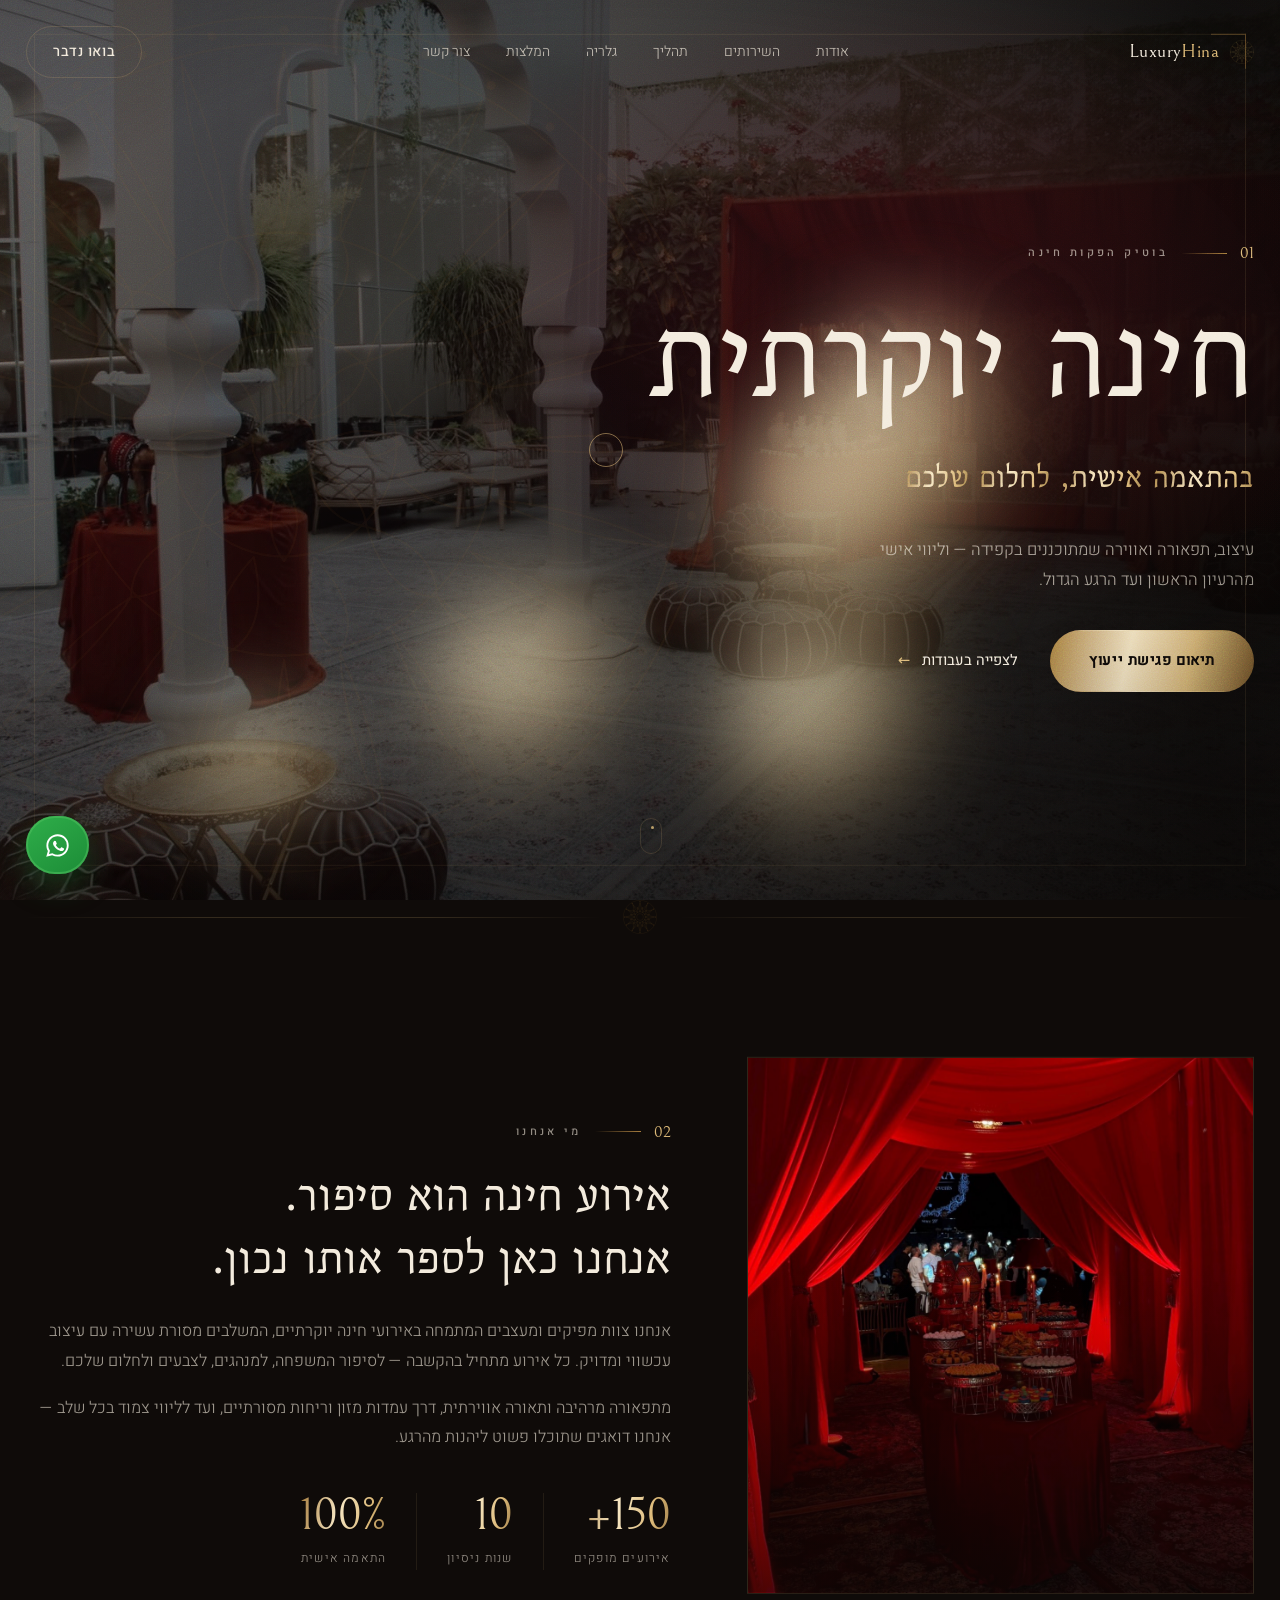
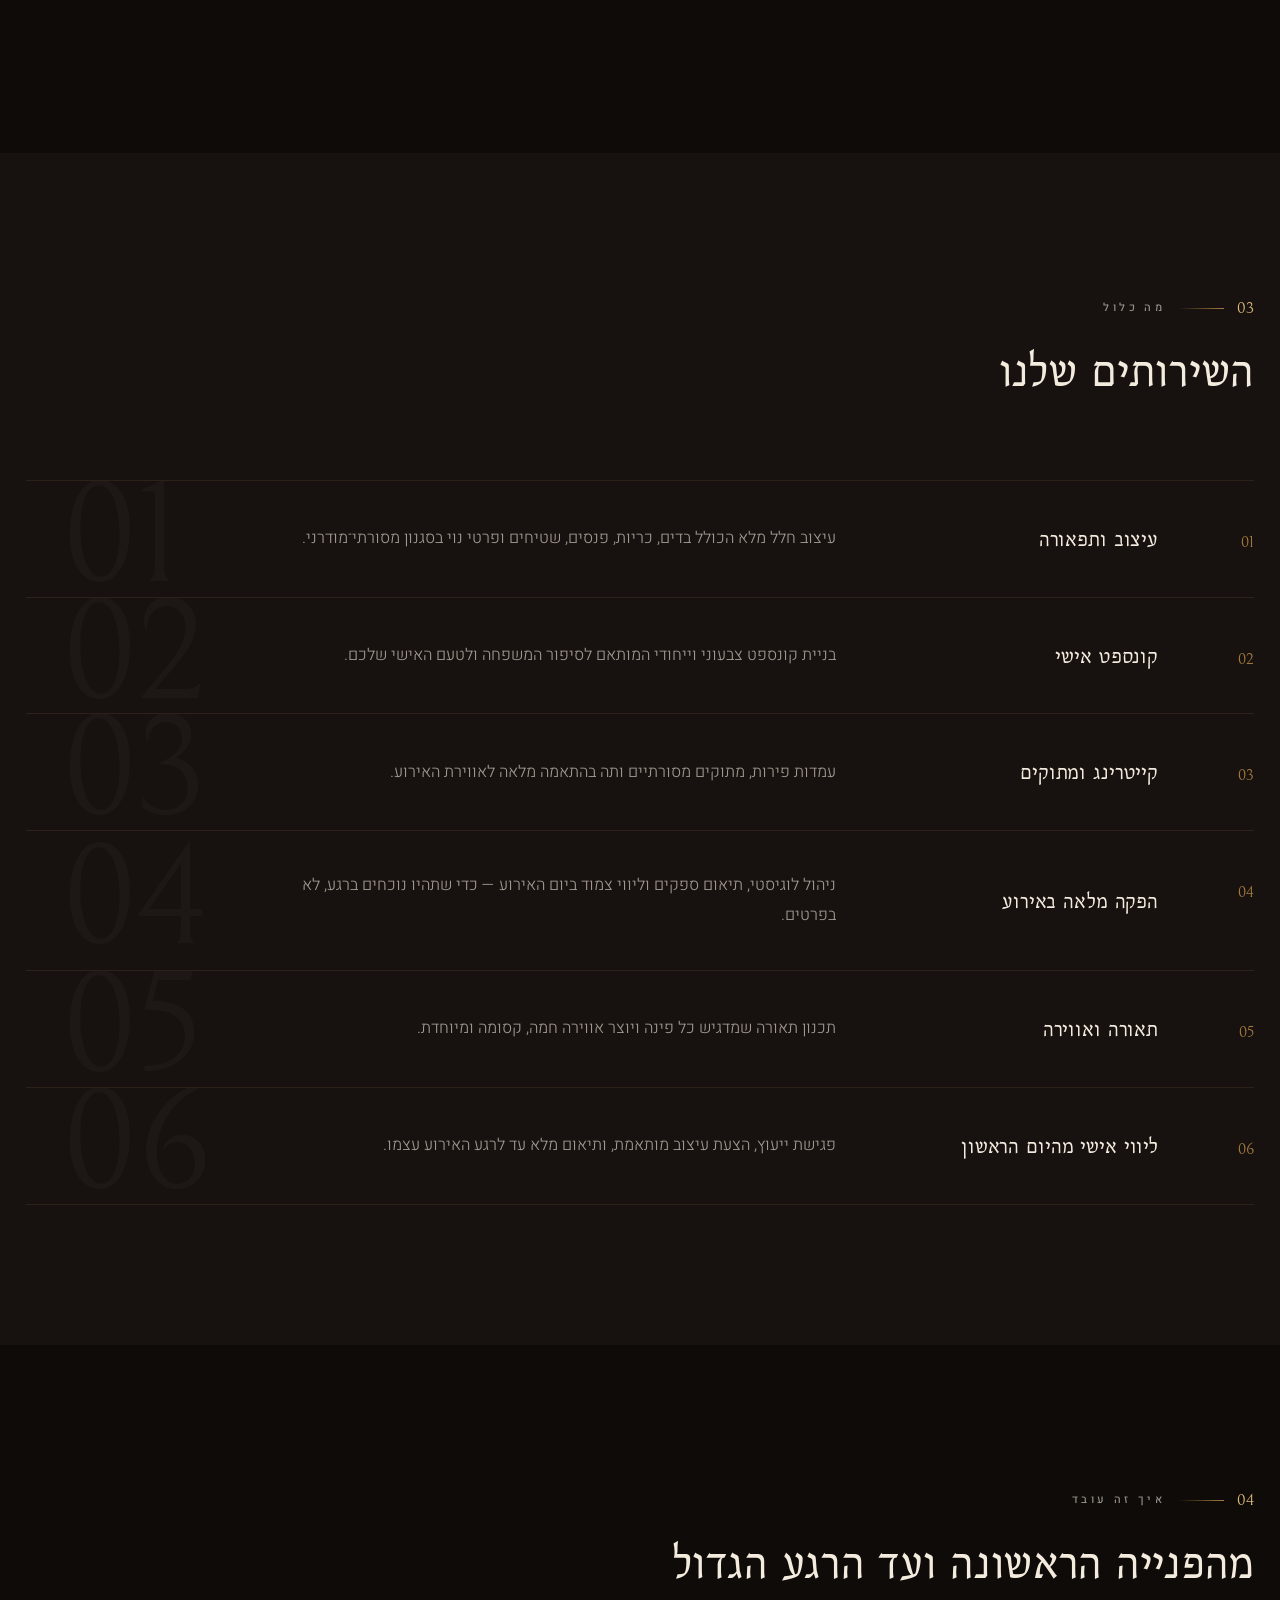
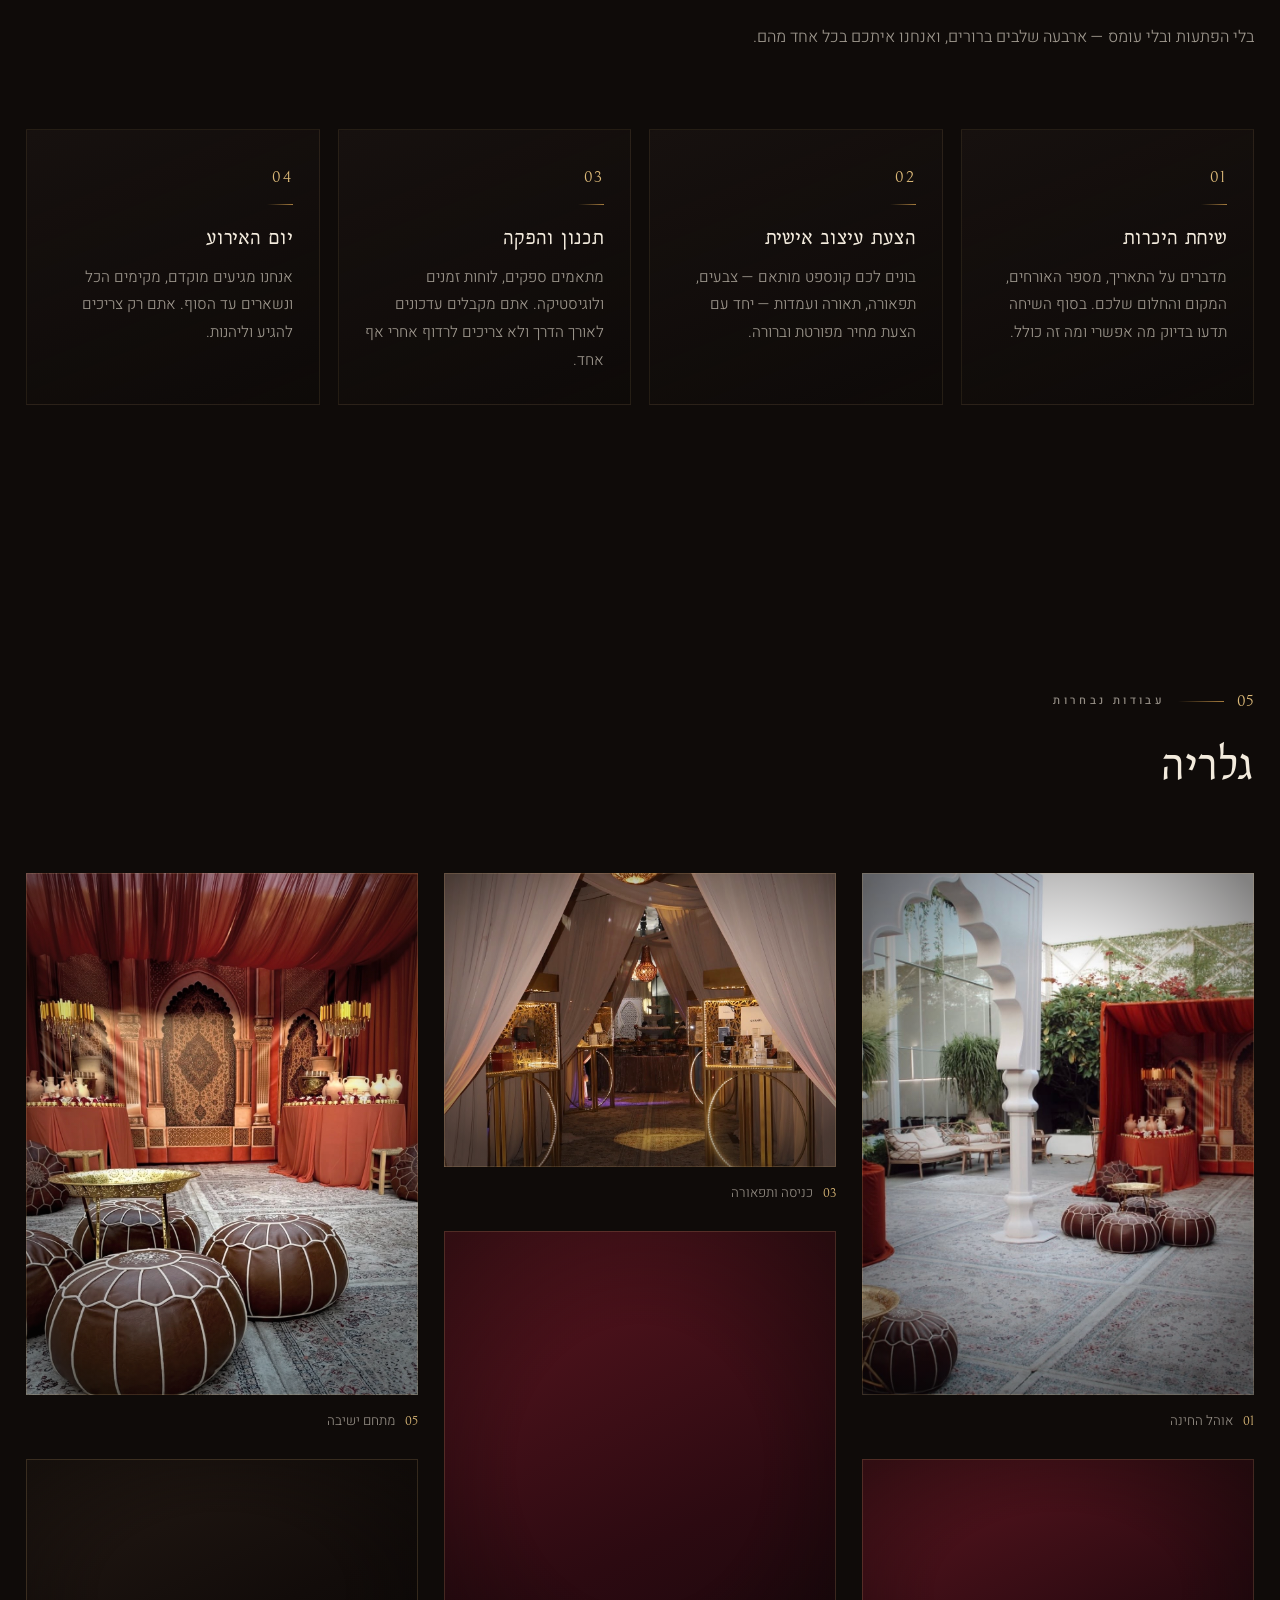
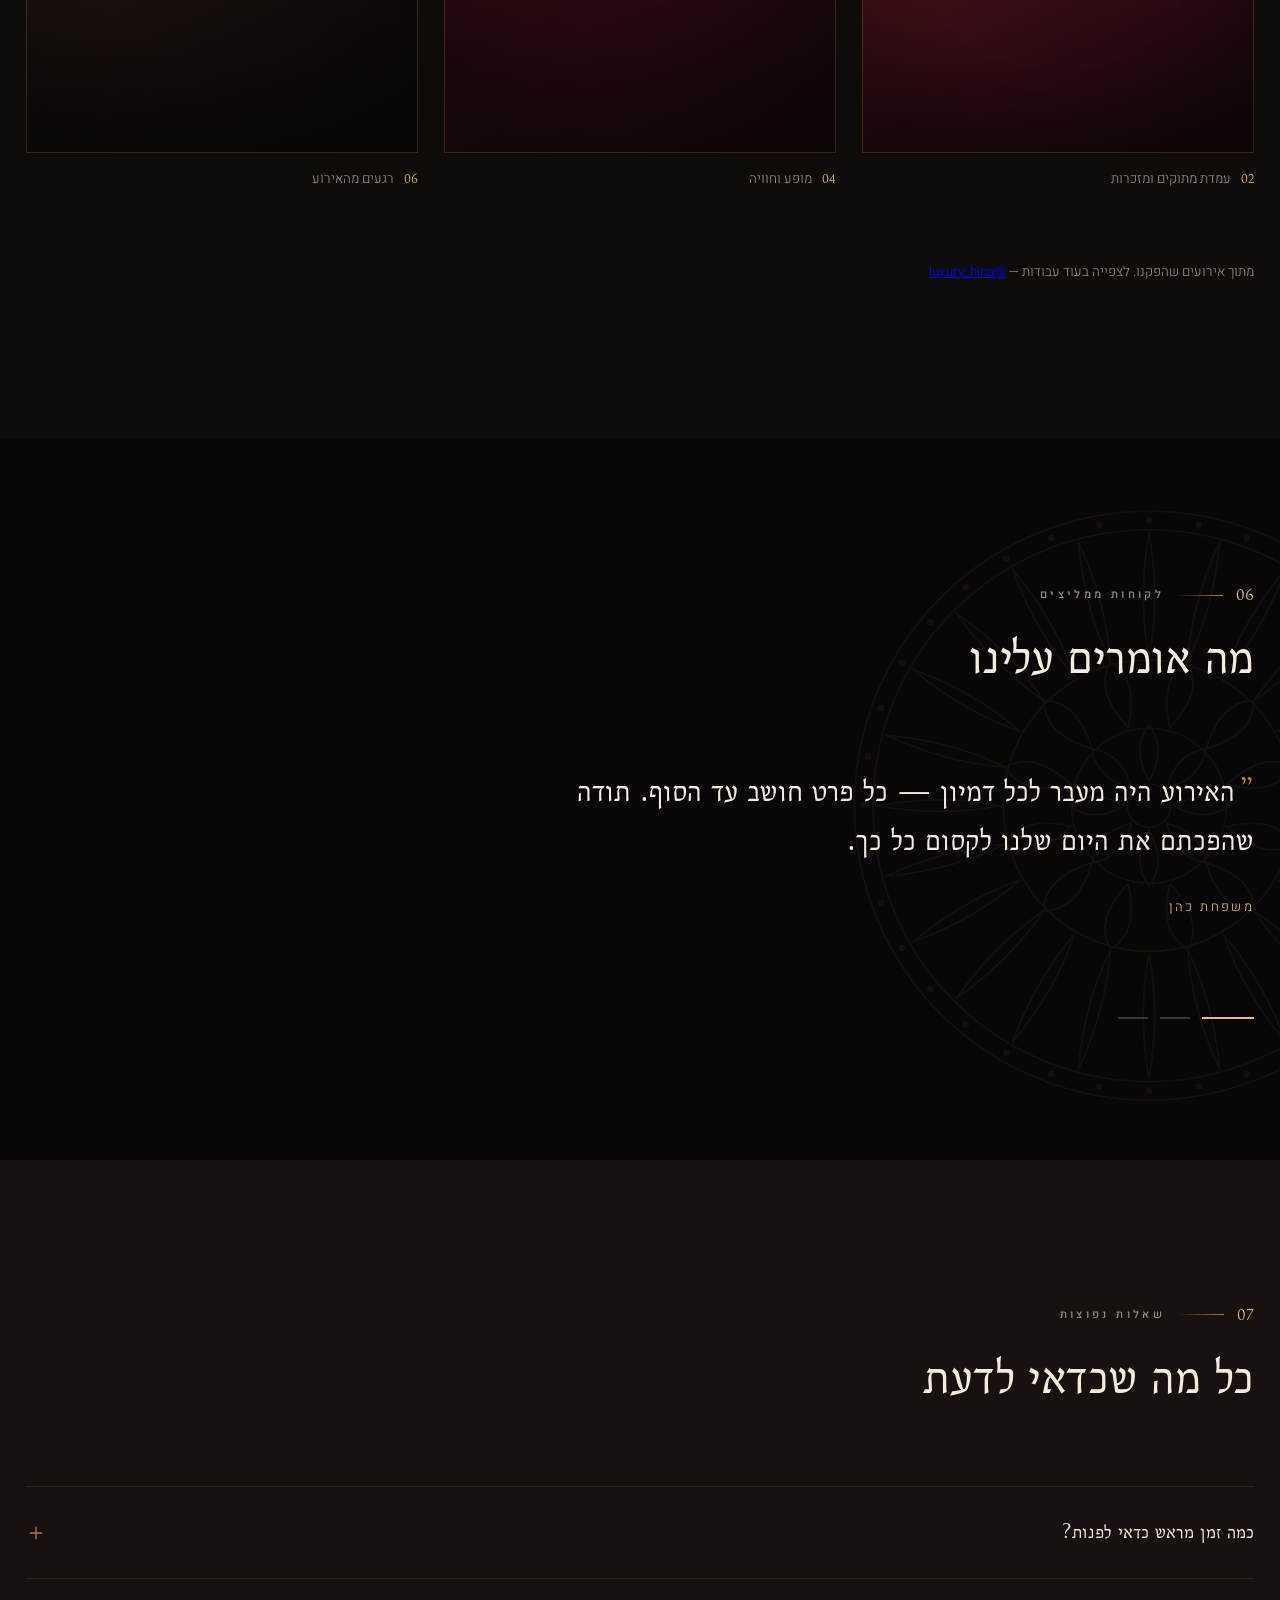
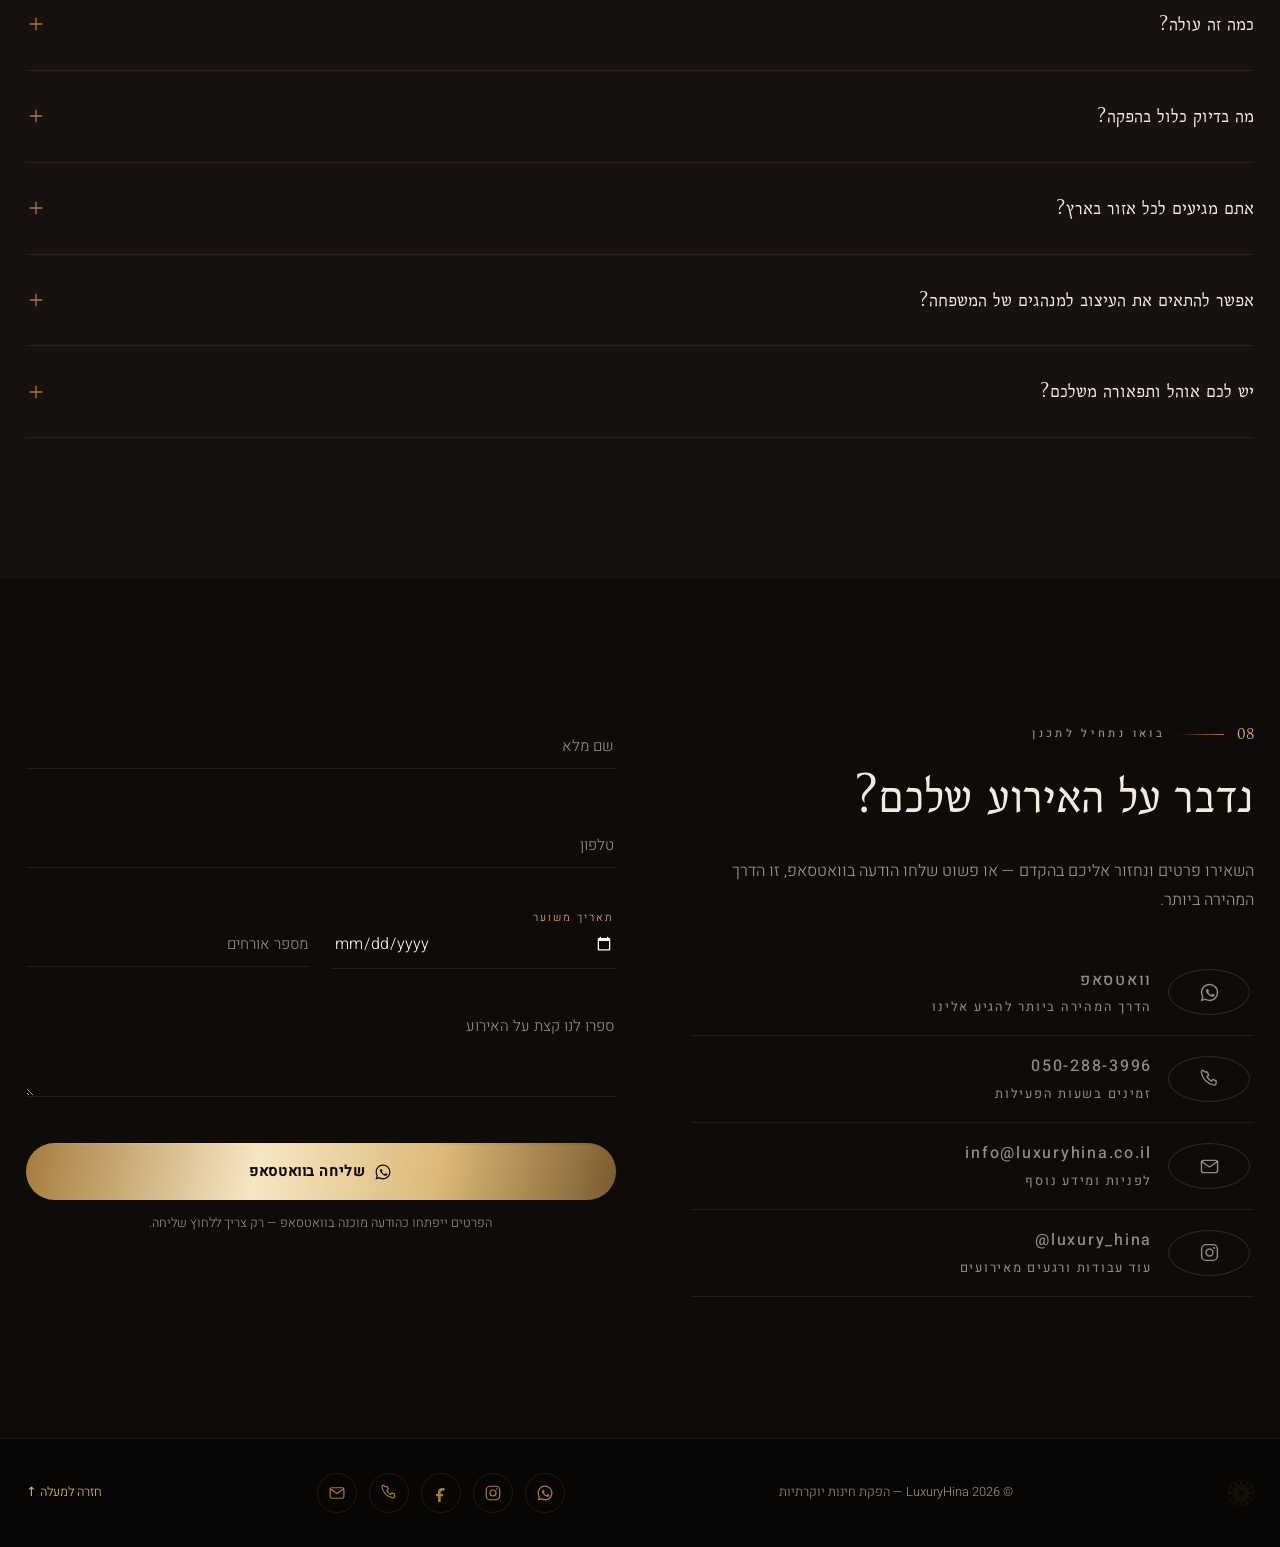
==== index.html @ 3c3fc256 "Add conversion layer: social icons, WhatsApp lead capture, process + FAQ Marketing gaps closed: - Re" ====
<!DOCTYPE html>
<html lang="he" dir="rtl">
<head>
<meta charset="UTF-8">
<meta name="viewport" content="width=device-width, initial-scale=1.0">
<title>LuxuryHina | הפקת חינות יוקרתיות ואירועי חינה מרוקאית</title>
<meta name="description" content="הפקת אירועי חינה יוקרתיים בהתאמה אישית: עיצוב ותפאורה מרוקאית, תאורה, עמדות מתוקים וליווי אישי מלא — מהרעיון הראשון ועד הרגע הגדול.">
<meta name="theme-color" content="#0f0b09">
<link rel="canonical" href="https://yehidi.github.io/LuxuryHina/">

<!-- Share card: this is what appears when the link is sent in WhatsApp -->
<meta property="og:site_name" content="LuxuryHina">
<meta property="og:title" content="LuxuryHina | הפקת חינות יוקרתיות">
<meta property="og:description" content="עיצוב, תפאורה ואווירה שמתוכננים בקפידה — וליווי אישי מהרעיון הראשון ועד הרגע הגדול.">
<meta property="og:type" content="website">
<meta property="og:locale" content="he_IL">
<meta property="og:url" content="https://yehidi.github.io/LuxuryHina/">
<meta property="og:image" content="https://yehidi.github.io/LuxuryHina/images/IMG_4621.jpeg">
<meta property="og:image:width" content="1602">
<meta property="og:image:height" content="1206">
<meta name="twitter:card" content="summary_large_image">
<meta name="twitter:image" content="https://yehidi.github.io/LuxuryHina/images/IMG_4621.jpeg">
<link rel="icon" href="data:image/svg+xml,%3Csvg xmlns='http://www.w3.org/2000/svg' viewBox='0 0 24 24'%3E%3Crect width='24' height='24' fill='%230f0b09'/%3E%3Cg fill='none' stroke='%23dcb978' stroke-width='1.1'%3E%3Ccircle cx='12' cy='12' r='7'/%3E%3Cpath d='M12 5v14M5 12h14M7 7l10 10M17 7L7 17'/%3E%3C/g%3E%3C/svg%3E">
<script type="application/ld+json">
{
  "@context": "https://schema.org",
  "@type": "LocalBusiness",
  "additionalType": "https://schema.org/EventService",
  "name": "LuxuryHina",
  "description": "הפקת אירועי חינה יוקרתיים בהתאמה אישית — עיצוב, תפאורה, תאורה וליווי מלא.",
  "url": "https://yehidi.github.io/LuxuryHina/",
  "image": "https://yehidi.github.io/LuxuryHina/images/IMG_4621.jpeg",
  "telephone": "+972502883996",
  "email": "info@luxuryhina.co.il",
  "priceRange": "$$$",
  "areaServed": { "@type": "Country", "name": "IL" },
  "sameAs": ["https://www.instagram.com/luxury_hina", "https://www.facebook.com/share/19AWW7qJVB/"]
}
</script>
<link rel="stylesheet" href="style.css">
</head>
<body class="is-loading">

<!-- ─────────────  ORNAMENT LIBRARY  ───────────── -->
<svg xmlns="http://www.w3.org/2000/svg" width="0" height="0" class="orn-defs" aria-hidden="true" focusable="false"><defs>
<symbol id="orn-mandala" viewBox="0 0 400 400">
    <g fill="none" stroke="currentColor" stroke-width="1.05" stroke-linejoin="round">
      <path d="M296.00,200.00 Q333.80,192.64 376.00,200.00 Q333.80,207.36 296.00,200.00 Z"/>
      <path d="M292.73,224.85 Q331.14,227.52 370.00,245.55 Q327.33,241.74 292.73,224.85 Z"/>
      <path d="M283.14,248.00 Q319.55,260.52 352.42,288.00 Q312.19,273.28 283.14,248.00 Z"/>
      <path d="M267.88,267.88 Q299.82,289.40 324.45,324.45 Q289.40,299.82 267.88,267.88 Z"/>
      <path d="M248.00,283.14 Q273.28,312.19 288.00,352.42 Q260.52,319.55 248.00,283.14 Z"/>
      <path d="M224.85,292.73 Q241.74,327.33 245.55,370.00 Q227.52,331.14 224.85,292.73 Z"/>
      <path d="M200.00,296.00 Q207.36,333.80 200.00,376.00 Q192.64,333.80 200.00,296.00 Z"/>
      <path d="M175.15,292.73 Q172.48,331.14 154.45,370.00 Q158.26,327.33 175.15,292.73 Z"/>
      <path d="M152.00,283.14 Q139.48,319.55 112.00,352.42 Q126.72,312.19 152.00,283.14 Z"/>
      <path d="M132.12,267.88 Q110.60,299.82 75.55,324.45 Q100.18,289.40 132.12,267.88 Z"/>
      <path d="M116.86,248.00 Q87.81,273.28 47.58,288.00 Q80.45,260.52 116.86,248.00 Z"/>
      <path d="M107.27,224.85 Q72.67,241.74 30.00,245.55 Q68.86,227.52 107.27,224.85 Z"/>
      <path d="M104.00,200.00 Q66.20,207.36 24.00,200.00 Q66.20,192.64 104.00,200.00 Z"/>
      <path d="M107.27,175.15 Q68.86,172.48 30.00,154.45 Q72.67,158.26 107.27,175.15 Z"/>
      <path d="M116.86,152.00 Q80.45,139.48 47.58,112.00 Q87.81,126.72 116.86,152.00 Z"/>
      <path d="M132.12,132.12 Q100.18,110.60 75.55,75.55 Q110.60,100.18 132.12,132.12 Z"/>
      <path d="M152.00,116.86 Q126.72,87.81 112.00,47.58 Q139.48,80.45 152.00,116.86 Z"/>
      <path d="M175.15,107.27 Q158.26,72.67 154.45,30.00 Q172.48,68.86 175.15,107.27 Z"/>
      <path d="M200.00,104.00 Q192.64,66.20 200.00,24.00 Q207.36,66.20 200.00,104.00 Z"/>
      <path d="M224.85,107.27 Q227.52,68.86 245.55,30.00 Q241.74,72.67 224.85,107.27 Z"/>
      <path d="M248.00,116.86 Q260.52,80.45 288.00,47.58 Q273.28,87.81 248.00,116.86 Z"/>
      <path d="M267.88,132.12 Q289.40,100.18 324.45,75.55 Q299.82,110.60 267.88,132.12 Z"/>
      <path d="M283.14,152.00 Q312.19,126.72 352.42,112.00 Q319.55,139.48 283.14,152.00 Z"/>
      <path d="M292.73,175.15 Q327.33,158.26 370.00,154.45 Q331.14,172.48 292.73,175.15 Z"/>
      <path d="M250.23,213.46 Q281.78,206.01 292.73,224.85 Q273.83,235.69 250.23,213.46 Z"/>
      <path d="M236.77,236.77 Q267.82,246.09 267.88,267.88 Q246.09,267.82 236.77,236.77 Z"/>
      <path d="M213.46,250.23 Q235.69,273.83 224.85,292.73 Q206.01,281.78 213.46,250.23 Z"/>
      <path d="M186.54,250.23 Q193.99,281.78 175.15,292.73 Q164.31,273.83 186.54,250.23 Z"/>
      <path d="M163.23,236.77 Q153.91,267.82 132.12,267.88 Q132.18,246.09 163.23,236.77 Z"/>
      <path d="M149.77,213.46 Q126.17,235.69 107.27,224.85 Q118.22,206.01 149.77,213.46 Z"/>
      <path d="M149.77,186.54 Q118.22,193.99 107.27,175.15 Q126.17,164.31 149.77,186.54 Z"/>
      <path d="M163.23,163.23 Q132.18,153.91 132.12,132.12 Q153.91,132.18 163.23,163.23 Z"/>
      <path d="M186.54,149.77 Q164.31,126.17 175.15,107.27 Q193.99,118.22 186.54,149.77 Z"/>
      <path d="M213.46,149.77 Q206.01,118.22 224.85,107.27 Q235.69,126.17 213.46,149.77 Z"/>
      <path d="M236.77,163.23 Q246.09,132.18 267.88,132.12 Q267.82,153.91 236.77,163.23 Z"/>
      <path d="M250.23,186.54 Q273.83,164.31 292.73,175.15 Q281.78,193.99 250.23,186.54 Z"/>
      <path d="M216.00,200.00 Q236.14,188.26 252.00,200.00 Q236.14,211.74 216.00,200.00 Z"/>
      <path d="M211.31,211.31 Q233.86,217.25 236.77,236.77 Q217.25,233.86 211.31,211.31 Z"/>
      <path d="M200.00,216.00 Q211.74,236.14 200.00,252.00 Q188.26,236.14 200.00,216.00 Z"/>
      <path d="M188.69,211.31 Q182.75,233.86 163.23,236.77 Q166.14,217.25 188.69,211.31 Z"/>
      <path d="M184.00,200.00 Q163.86,211.74 148.00,200.00 Q163.86,188.26 184.00,200.00 Z"/>
      <path d="M188.69,188.69 Q166.14,182.75 163.23,163.23 Q182.75,166.14 188.69,188.69 Z"/>
      <path d="M200.00,184.00 Q188.26,163.86 200.00,148.00 Q211.74,163.86 200.00,184.00 Z"/>
      <path d="M211.31,188.69 Q217.25,166.14 236.77,163.23 Q233.86,182.75 211.31,188.69 Z"/>
      <circle cx="200" cy="200" r="14"/>
      <circle cx="200" cy="200" r="50"/>
      <circle cx="200" cy="200" r="94"/>
      <circle cx="200" cy="200" r="178"/>
      <circle cx="200" cy="200" r="190"/>
      <circle cx="384.00" cy="200.00" r="1.6" class="fill"/>
      <circle cx="381.20" cy="231.95" r="1.6" class="fill"/>
      <circle cx="372.90" cy="262.93" r="1.6" class="fill"/>
      <circle cx="359.35" cy="292.00" r="1.6" class="fill"/>
      <circle cx="340.95" cy="318.27" r="1.6" class="fill"/>
      <circle cx="318.27" cy="340.95" r="1.6" class="fill"/>
      <circle cx="292.00" cy="359.35" r="1.6" class="fill"/>
      <circle cx="262.93" cy="372.90" r="1.6" class="fill"/>
      <circle cx="231.95" cy="381.20" r="1.6" class="fill"/>
      <circle cx="200.00" cy="384.00" r="1.6" class="fill"/>
      <circle cx="168.05" cy="381.20" r="1.6" class="fill"/>
      <circle cx="137.07" cy="372.90" r="1.6" class="fill"/>
      <circle cx="108.00" cy="359.35" r="1.6" class="fill"/>
      <circle cx="81.73" cy="340.95" r="1.6" class="fill"/>
      <circle cx="59.05" cy="318.27" r="1.6" class="fill"/>
      <circle cx="40.65" cy="292.00" r="1.6" class="fill"/>
      <circle cx="27.10" cy="262.93" r="1.6" class="fill"/>
      <circle cx="18.80" cy="231.95" r="1.6" class="fill"/>
      <circle cx="16.00" cy="200.00" r="1.6" class="fill"/>
      <circle cx="18.80" cy="168.05" r="1.6" class="fill"/>
      <circle cx="27.10" cy="137.07" r="1.6" class="fill"/>
      <circle cx="40.65" cy="108.00" r="1.6" class="fill"/>
      <circle cx="59.05" cy="81.73" r="1.6" class="fill"/>
      <circle cx="81.73" cy="59.05" r="1.6" class="fill"/>
      <circle cx="108.00" cy="40.65" r="1.6" class="fill"/>
      <circle cx="137.07" cy="27.10" r="1.6" class="fill"/>
      <circle cx="168.05" cy="18.80" r="1.6" class="fill"/>
      <circle cx="200.00" cy="16.00" r="1.6" class="fill"/>
      <circle cx="231.95" cy="18.80" r="1.6" class="fill"/>
      <circle cx="262.93" cy="27.10" r="1.6" class="fill"/>
      <circle cx="292.00" cy="40.65" r="1.6" class="fill"/>
      <circle cx="318.27" cy="59.05" r="1.6" class="fill"/>
      <circle cx="340.95" cy="81.73" r="1.6" class="fill"/>
      <circle cx="359.35" cy="108.00" r="1.6" class="fill"/>
      <circle cx="372.90" cy="137.07" r="1.6" class="fill"/>
      <circle cx="381.20" cy="168.05" r="1.6" class="fill"/>
    </g>
  </symbol>

  <symbol id="orn-rosette" viewBox="0 0 400 400">
    <g fill="none" stroke="currentColor" stroke-width="1.15" stroke-linejoin="round">
      <path d="M200.00,30.00 L223.81,111.13 L285.00,52.78 L265.05,134.95 L347.22,115.00 L288.87,176.19 L370.00,200.00 L288.87,223.81 L347.22,285.00 L265.05,265.05 L285.00,347.22 L223.81,288.87 L200.00,370.00 L176.19,288.87 L115.00,347.22 L134.95,265.05 L52.78,285.00 L111.13,223.81 L30.00,200.00 L111.13,176.19 L52.78,115.00 L134.95,134.95 L115.00,52.78 L176.19,111.13 Z"/>
      <path d="M231.06,84.09 L231.00,146.31 L284.85,115.15 L253.69,169.00 L315.91,168.94 L262.00,200.00 L315.91,231.06 L253.69,231.00 L284.85,284.85 L231.00,253.69 L231.06,315.91 L200.00,262.00 L168.94,315.91 L169.00,253.69 L115.15,284.85 L146.31,231.00 L84.09,231.06 L138.00,200.00 L84.09,168.94 L146.31,169.00 L115.15,115.15 L169.00,146.31 L168.94,84.09 L200.00,138.00 Z"/>
      <path d="M200.00,138.00 L200.00,14.00"/>
      <circle cx="200.00" cy="14.00" r="3" class="fill"/>
      <path d="M231.00,146.31 L293.00,38.92"/>
      <circle cx="293.00" cy="38.92" r="3" class="fill"/>
      <path d="M253.69,169.00 L361.08,107.00"/>
      <circle cx="361.08" cy="107.00" r="3" class="fill"/>
      <path d="M262.00,200.00 L386.00,200.00"/>
      <circle cx="386.00" cy="200.00" r="3" class="fill"/>
      <path d="M253.69,231.00 L361.08,293.00"/>
      <circle cx="361.08" cy="293.00" r="3" class="fill"/>
      <path d="M231.00,253.69 L293.00,361.08"/>
      <circle cx="293.00" cy="361.08" r="3" class="fill"/>
      <path d="M200.00,262.00 L200.00,386.00"/>
      <circle cx="200.00" cy="386.00" r="3" class="fill"/>
      <path d="M169.00,253.69 L107.00,361.08"/>
      <circle cx="107.00" cy="361.08" r="3" class="fill"/>
      <path d="M146.31,231.00 L38.92,293.00"/>
      <circle cx="38.92" cy="293.00" r="3" class="fill"/>
      <path d="M138.00,200.00 L14.00,200.00"/>
      <circle cx="14.00" cy="200.00" r="3" class="fill"/>
      <path d="M146.31,169.00 L38.92,107.00"/>
      <circle cx="38.92" cy="107.00" r="3" class="fill"/>
      <path d="M169.00,146.31 L107.00,38.92"/>
      <circle cx="107.00" cy="38.92" r="3" class="fill"/>
      <circle cx="200" cy="200" r="40"/>
      <circle cx="200" cy="200" r="62"/>
      <circle cx="200" cy="200" r="196"/>
    </g>
  </symbol>

  <symbol id="orn-boteh" viewBox="0 0 400 400">
    <g fill="none" stroke="currentColor" stroke-width="1.3" stroke-linejoin="round">
      <path transform="translate(186.00,212.00) scale(1.0) translate(-186.00,-212.00)" d="M250,58 C302,138 300,232 236,296 C186,346 104,342 84,286 C64,230 104,174 150,159 C196,144 226,118 250,58 Z"/>
      <path transform="translate(186.00,212.00) scale(0.8) translate(-186.00,-212.00)" d="M250,58 C302,138 300,232 236,296 C186,346 104,342 84,286 C64,230 104,174 150,159 C196,144 226,118 250,58 Z"/>
      <path transform="translate(186.00,212.00) scale(0.6) translate(-186.00,-212.00)" d="M250,58 C302,138 300,232 236,296 C186,346 104,342 84,286 C64,230 104,174 150,159 C196,144 226,118 250,58 Z"/>
      <path transform="translate(186.00,212.00) scale(0.42) translate(-186.00,-212.00)" d="M250,58 C302,138 300,232 236,296 C186,346 104,342 84,286 C64,230 104,174 150,159 C196,144 226,118 250,58 Z"/>
      <ellipse cx="232" cy="120" rx="13" ry="8.58" transform="rotate(-44.00 232 120)"/>
      <ellipse cx="246" cy="168" rx="15" ry="9.90" transform="rotate(-17.60 246 168)"/>
      <ellipse cx="240" cy="220" rx="15" ry="9.90" transform="rotate(11.00 240 220)"/>
      <ellipse cx="214" cy="262" rx="13" ry="8.58" transform="rotate(34.10 214 262)"/>
      <ellipse cx="174" cy="288" rx="11" ry="7.26" transform="rotate(48.40 174 288)"/>
      <ellipse cx="132" cy="288" rx="8" ry="5.28" transform="rotate(48.40 132 288)"/>
      <circle cx="242.60" cy="150.16" r="1.9" class="fill"/>
      <circle cx="254.56" cy="175.87" r="1.9" class="fill"/>
      <circle cx="259.81" cy="205.12" r="1.9" class="fill"/>
      <circle cx="257.84" cy="235.05" r="1.9" class="fill"/>
      <circle cx="248.83" cy="262.72" r="1.9" class="fill"/>
      <circle cx="233.67" cy="285.42" r="1.9" class="fill"/>
      <circle cx="213.85" cy="300.94" r="1.9" class="fill"/>
      <circle cx="191.30" cy="307.75" r="1.9" class="fill"/>
      <circle cx="168.23" cy="305.19" r="1.9" class="fill"/>
      <circle cx="146.90" cy="293.51" r="1.9" class="fill"/>
      <circle cx="129.40" cy="273.84" r="1.9" class="fill"/>
      <circle cx="117.44" cy="248.13" r="1.9" class="fill"/>
      <circle cx="112.19" cy="218.88" r="1.9" class="fill"/>
      <circle cx="114.16" cy="188.95" r="1.9" class="fill"/>
      <circle cx="123.17" cy="161.28" r="1.9" class="fill"/>
      <circle cx="138.33" cy="138.58" r="1.9" class="fill"/>
      <circle cx="158.15" cy="123.06" r="1.9" class="fill"/>
      <circle cx="180.70" cy="116.25" r="1.9" class="fill"/>
      <circle cx="203.77" cy="118.81" r="1.9" class="fill"/>
      <circle cx="225.10" cy="130.49" r="1.9" class="fill"/>
      <circle cx="268" cy="36" r="3.4" class="fill"/>
      <circle cx="282" cy="20" r="2.4" class="fill"/>
      <circle cx="292" cy="8" r="1.6" class="fill"/>
    </g>
  </symbol>

  <symbol id="orn-vine" viewBox="0 0 400 400">
    <g fill="none" stroke="currentColor" stroke-width="1.5" stroke-linecap="round" stroke-linejoin="round">
      <path d="M24,352 C96,312 66,222 138,186 C206,152 178,76 252,52 C312,32 348,58 380,40"/>
      <path transform="rotate(-46 70 306)" d="M70,306 c14,-20 40,-24 56,-2 c-16,22 -42,20 -56,2 Z"/>
      <path transform="rotate(-46 70 306)" d="M70,306 l54,-1"/>
      <path transform="rotate(34 104 266)" d="M104,266 c14,-20 40,-24 56,-2 c-16,22 -42,20 -56,2 Z"/>
      <path transform="rotate(34 104 266)" d="M104,266 l54,-1"/>
      <path transform="rotate(-38 140 214)" d="M140,214 c14,-20 40,-24 56,-2 c-16,22 -42,20 -56,2 Z"/>
      <path transform="rotate(-38 140 214)" d="M140,214 l54,-1"/>
      <path transform="rotate(28 176 170)" d="M176,170 c14,-20 40,-24 56,-2 c-16,22 -42,20 -56,2 Z"/>
      <path transform="rotate(28 176 170)" d="M176,170 l54,-1"/>
      <path transform="rotate(-34 214 132)" d="M214,132 c14,-20 40,-24 56,-2 c-16,22 -42,20 -56,2 Z"/>
      <path transform="rotate(-34 214 132)" d="M214,132 l54,-1"/>
      <path transform="rotate(22 252 92)" d="M252,92 c14,-20 40,-24 56,-2 c-16,22 -42,20 -56,2 Z"/>
      <path transform="rotate(22 252 92)" d="M252,92 l54,-1"/>
      <path transform="rotate(-26 300 60)" d="M300,60 c14,-20 40,-24 56,-2 c-16,22 -42,20 -56,2 Z"/>
      <path transform="rotate(-26 300 60)" d="M300,60 l54,-1"/>
      <path transform="rotate(16 342 50)" d="M342,50 c14,-20 40,-24 56,-2 c-16,22 -42,20 -56,2 Z"/>
      <path transform="rotate(16 342 50)" d="M342,50 l54,-1"/>
      <path d="M122.00,240.00 L122.56,239.20 L122.77,238.09 L122.50,236.82 L121.68,235.59 L120.34,234.61 L118.56,234.09 L116.52,234.20 L114.45,235.04 L112.61,236.64 L111.27,238.90 L110.67,241.66 L110.98,244.67 L112.29,247.62 L114.58,250.16 L117.71,251.98 L121.45,252.80 L125.46,252.41 L129.35,250.74 L132.70,247.84 L135.11,243.88 L136.26,239.18 L135.92,234.15 L134.01,229.28 L130.58,225.04 L125.87,221.93"/>
      <path d="M194.00,150.00 L193.44,149.20 L193.23,148.09 L193.50,146.82 L194.32,145.59 L195.66,144.61 L197.44,144.09 L199.48,144.20 L201.55,145.04 L203.39,146.64 L204.73,148.90 L205.33,151.66 L205.02,154.67 L203.71,157.62 L201.42,160.16 L198.29,161.98 L194.55,162.80 L190.54,162.41 L186.65,160.74 L183.30,157.84 L180.89,153.88 L179.74,149.18 L180.08,144.15 L181.99,139.28 L185.42,135.04 L190.13,131.93"/>
      <path d="M288.00,74.00 L288.56,73.20 L288.77,72.09 L288.50,70.82 L287.68,69.59 L286.34,68.61 L284.56,68.09 L282.52,68.20 L280.45,69.04 L278.61,70.64 L277.27,72.90 L276.67,75.66 L276.98,78.67 L278.29,81.62 L280.58,84.16 L283.71,85.98 L287.45,86.80 L291.46,86.41 L295.35,84.74 L298.70,81.84 L301.11,77.88 L302.26,73.18 L301.92,68.15 L300.01,63.28 L296.58,59.04 L291.87,55.93"/>
      <ellipse cx="150.00" cy="186.00" rx="6.4" ry="4.2" transform="rotate(0.00 150.00 186.00)"/>
      <ellipse cx="144.00" cy="196.39" rx="6.4" ry="4.2" transform="rotate(60.00 144.00 196.39)"/>
      <ellipse cx="132.00" cy="196.39" rx="6.4" ry="4.2" transform="rotate(120.00 132.00 196.39)"/>
      <ellipse cx="126.00" cy="186.00" rx="6.4" ry="4.2" transform="rotate(180.00 126.00 186.00)"/>
      <ellipse cx="132.00" cy="175.61" rx="6.4" ry="4.2" transform="rotate(240.00 132.00 175.61)"/>
      <ellipse cx="144.00" cy="175.61" rx="6.4" ry="4.2" transform="rotate(300.00 144.00 175.61)"/>
      <circle cx="138" cy="186" r="3.6" class="fill"/>
      <ellipse cx="264.00" cy="52.00" rx="6.4" ry="4.2" transform="rotate(0.00 264.00 52.00)"/>
      <ellipse cx="258.00" cy="62.39" rx="6.4" ry="4.2" transform="rotate(60.00 258.00 62.39)"/>
      <ellipse cx="246.00" cy="62.39" rx="6.4" ry="4.2" transform="rotate(120.00 246.00 62.39)"/>
      <ellipse cx="240.00" cy="52.00" rx="6.4" ry="4.2" transform="rotate(180.00 240.00 52.00)"/>
      <ellipse cx="246.00" cy="41.61" rx="6.4" ry="4.2" transform="rotate(240.00 246.00 41.61)"/>
      <ellipse cx="258.00" cy="41.61" rx="6.4" ry="4.2" transform="rotate(300.00 258.00 41.61)"/>
      <circle cx="252" cy="52" r="3.6" class="fill"/>
      <ellipse cx="392.00" cy="40.00" rx="6.4" ry="4.2" transform="rotate(0.00 392.00 40.00)"/>
      <ellipse cx="386.00" cy="50.39" rx="6.4" ry="4.2" transform="rotate(60.00 386.00 50.39)"/>
      <ellipse cx="374.00" cy="50.39" rx="6.4" ry="4.2" transform="rotate(120.00 374.00 50.39)"/>
      <ellipse cx="368.00" cy="40.00" rx="6.4" ry="4.2" transform="rotate(180.00 368.00 40.00)"/>
      <ellipse cx="374.00" cy="29.61" rx="6.4" ry="4.2" transform="rotate(240.00 374.00 29.61)"/>
      <ellipse cx="386.00" cy="29.61" rx="6.4" ry="4.2" transform="rotate(300.00 386.00 29.61)"/>
      <circle cx="380" cy="40" r="3.6" class="fill"/>
    </g>
  </symbol>

  <pattern id="pat-girih" width="120" height="120" patternUnits="userSpaceOnUse">
    <g fill="none" stroke="currentColor" stroke-width="0.9">
        <path d="M33.26,13.78 L11.46,11.46 L13.78,33.26 L0.00,16.20 L-13.78,33.26 L-11.46,11.46 L-33.26,13.78 L-16.20,0.00 L-33.26,-13.78 L-11.46,-11.46 L-13.78,-33.26 L-0.00,-16.20 L13.78,-33.26 L11.46,-11.46 L33.26,-13.78 L16.20,-0.00 Z"/>
        <path d="M153.26,13.78 L131.46,11.46 L133.78,33.26 L120.00,16.20 L106.22,33.26 L108.54,11.46 L86.74,13.78 L103.80,0.00 L86.74,-13.78 L108.54,-11.46 L106.22,-33.26 L120.00,-16.20 L133.78,-33.26 L131.46,-11.46 L153.26,-13.78 L136.20,-0.00 Z"/>
        <path d="M33.26,133.78 L11.46,131.46 L13.78,153.26 L0.00,136.20 L-13.78,153.26 L-11.46,131.46 L-33.26,133.78 L-16.20,120.00 L-33.26,106.22 L-11.46,108.54 L-13.78,86.74 L-0.00,103.80 L13.78,86.74 L11.46,108.54 L33.26,106.22 L16.20,120.00 Z"/>
        <path d="M153.26,133.78 L131.46,131.46 L133.78,153.26 L120.00,136.20 L106.22,153.26 L108.54,131.46 L86.74,133.78 L103.80,120.00 L86.74,106.22 L108.54,108.54 L106.22,86.74 L120.00,103.80 L133.78,86.74 L131.46,108.54 L153.26,106.22 L136.20,120.00 Z"/>
        <path d="M93.26,73.78 L71.46,71.46 L73.78,93.26 L60.00,76.20 L46.22,93.26 L48.54,71.46 L26.74,73.78 L43.80,60.00 L26.74,46.22 L48.54,48.54 L46.22,26.74 L60.00,43.80 L73.78,26.74 L71.46,48.54 L93.26,46.22 L76.20,60.00 Z"/>
        <path d="M72.75,5.28 L65.28,12.75 L54.72,12.75 L47.25,5.28 L47.25,-5.28 L54.72,-12.75 L65.28,-12.75 L72.75,-5.28 Z"/>
        <path d="M12.75,65.28 L5.28,72.75 L-5.28,72.75 L-12.75,65.28 L-12.75,54.72 L-5.28,47.25 L5.28,47.25 L12.75,54.72 Z"/>
        <path d="M132.75,65.28 L125.28,72.75 L114.72,72.75 L107.25,65.28 L107.25,54.72 L114.72,47.25 L125.28,47.25 L132.75,54.72 Z"/>
        <path d="M72.75,125.28 L65.28,132.75 L54.72,132.75 L47.25,125.28 L47.25,114.72 L54.72,107.25 L65.28,107.25 L72.75,114.72 Z"/>
    </g>
  </pattern>

  <pattern id="pat-ogee" width="120" height="160" patternUnits="userSpaceOnUse">
    <g fill="none" stroke="currentColor" stroke-width="0.9">
        <path d="M60.00,0 C110.40,25.60 120.00,44.80 120.00,80.00 C120.00,115.20 110.40,134.40 60.00,160.00 C9.60,134.40 0,115.20 0,80.00 C0,44.80 9.60,25.60 60.00,0 Z"/>
        <path d="M60.00,48.00 C84.00,64.00 84.00,96.00 60.00,112.00 C36.00,96.00 36.00,64.00 60.00,48.00 Z"/>
        <circle cx="60.00" cy="80.00" r="6.60" class="fill"/>
        <path d="M0,0 C12.00,16.00 19.20,32.00 19.20,80.00 C19.20,128.00 12.00,144.00 0,160.00" opacity=".5"/>
        <path d="M120.00,0 C108.00,16.00 100.80,32.00 100.80,80.00 C100.80,128.00 108.00,144.00 120.00,160.00" opacity=".5"/>
    </g>
  </pattern>

  <pattern id="pat-scallop" width="64" height="64" patternUnits="userSpaceOnUse">
    <g fill="none" stroke="currentColor" stroke-width="0.8">
        <circle cx="0.00" cy="0.00" r="32.00"/>
        <circle cx="64.00" cy="0.00" r="32.00"/>
        <circle cx="0.00" cy="64.00" r="32.00"/>
        <circle cx="64.00" cy="64.00" r="32.00"/>
        <circle cx="32.00" cy="32.00" r="32.00"/>
    </g>
  </pattern>

  <!-- ui / social icons (24x24 grid, stroke-based to match the ornament language) -->
  <symbol id="ic-whatsapp" viewBox="0 0 24 24">
    <path fill="currentColor" d="M12.04 2C6.58 2 2.13 6.45 2.13 11.91c0 1.75.46 3.45 1.32 4.95L2 22l5.25-1.38a9.86 9.86 0 0 0 4.79 1.22h.01c5.46 0 9.91-4.45 9.91-9.91 0-2.65-1.03-5.14-2.9-7.01A9.82 9.82 0 0 0 12.04 2Zm0 1.67c2.2 0 4.27.86 5.83 2.42a8.2 8.2 0 0 1 2.41 5.82c0 4.54-3.7 8.24-8.25 8.24a8.22 8.22 0 0 1-4.19-1.15l-.3-.18-3.12.82.83-3.04-.2-.31a8.19 8.19 0 0 1-1.26-4.38c0-4.54 3.7-8.24 8.25-8.24Zm-2.5 4.2c-.16 0-.42.06-.64.3-.22.24-.85.83-.85 2.02s.87 2.34.99 2.5c.12.16 1.7 2.6 4.12 3.64.58.25 1.02.4 1.37.51.58.18 1.1.16 1.52.1.46-.07 1.43-.58 1.63-1.15.2-.57.2-1.05.14-1.15-.06-.1-.22-.16-.46-.28-.24-.12-1.43-.71-1.65-.79-.22-.08-.38-.12-.54.12-.16.24-.62.79-.76.95-.14.16-.28.18-.52.06-.24-.12-1.02-.38-1.94-1.2-.72-.64-1.2-1.43-1.34-1.67-.14-.24-.02-.37.1-.49.11-.11.24-.28.36-.42.12-.14.16-.24.24-.4.08-.16.04-.3-.02-.42-.06-.12-.54-1.31-.74-1.79-.19-.46-.39-.4-.54-.41h-.46Z"/>
  </symbol>
  <symbol id="ic-instagram" viewBox="0 0 24 24">
    <g fill="none" stroke="currentColor" stroke-width="1.6" stroke-linecap="round" stroke-linejoin="round">
      <rect x="3" y="3" width="18" height="18" rx="5"/>
      <circle cx="12" cy="12" r="4"/>
      <circle cx="17.2" cy="6.8" r="1.1" fill="currentColor" stroke="none"/>
    </g>
  </symbol>
  <symbol id="ic-facebook" viewBox="0 0 24 24">
    <path fill="currentColor" d="M14.5 8.5h2.2V5.6c-.38-.05-1.69-.17-3.21-.17-3.18 0-5.36 1.9-5.36 5.4v2.34H5.3v3.26h2.83V24h3.47v-7.57h2.82l.43-3.26h-3.25v-2.02c0-.94.26-1.58 1.6-1.58Z"/>
  </symbol>
  <symbol id="ic-phone" viewBox="0 0 24 24">
    <path fill="none" stroke="currentColor" stroke-width="1.6" stroke-linecap="round" stroke-linejoin="round" d="M6.6 3.5h3l1.5 3.8-2 1.4a12.5 12.5 0 0 0 5.2 5.2l1.4-2 3.8 1.5v3a2 2 0 0 1-2.2 2 17.5 17.5 0 0 1-14.7-14.7 2 2 0 0 1 2-2.2Z"/>
  </symbol>
  <symbol id="ic-mail" viewBox="0 0 24 24">
    <g fill="none" stroke="currentColor" stroke-width="1.6" stroke-linecap="round" stroke-linejoin="round">
      <rect x="2.8" y="5" width="18.4" height="14" rx="2.4"/>
      <path d="m3.4 6.6 8.6 6 8.6-6"/>
    </g>
  </symbol>
  <symbol id="ic-plus" viewBox="0 0 24 24">
    <g fill="none" stroke="currentColor" stroke-width="1.6" stroke-linecap="round">
      <path d="M12 5v14M5 12h14"/>
    </g>
  </symbol>
</defs></svg>

<!-- ─────────────  INTRO  ───────────── -->
<div class="intro" id="intro">
  <div class="intro-inner">
    <svg class="intro-mark" viewBox="0 0 400 400" aria-hidden="true"><use href="#orn-rosette"/></svg>
    <span class="intro-word">LUXURYHINA</span>
    <span class="intro-count" id="introCount">0</span>
  </div>
  <span class="intro-panel intro-panel-a"></span>
  <span class="intro-panel intro-panel-b"></span>
</div>

<div class="progress" id="progress" aria-hidden="true"></div>
<div class="cursor" id="cursor" aria-hidden="true"><span class="cursor-dot"></span><span class="cursor-ring"></span></div>

<!-- ─────────────  HEADER  ───────────── -->
<header class="header" id="header">
  <div class="shell header-inner">
    <a href="#top" class="brand" aria-label="LuxuryHina - לראש העמוד">
      <svg class="brand-mark" viewBox="0 0 400 400" aria-hidden="true"><use href="#orn-rosette"/></svg>
      <span class="brand-name">Luxury<em>Hina</em></span>
    </a>
    <nav class="nav" id="nav" aria-label="ניווט ראשי">
      <a href="#about"><span>אודות</span></a>
      <a href="#services"><span>השירותים</span></a>
      <a href="#process"><span>תהליך</span></a>
      <a href="#gallery"><span>גלריה</span></a>
      <a href="#testimonials"><span>המלצות</span></a>
      <a href="#contact"><span>צור קשר</span></a>
    </nav>
    <a href="#contact" class="btn btn-ghost header-cta magnetic"><span>בואו נדבר</span></a>
    <button class="burger" id="burger" aria-label="פתיחת תפריט" aria-expanded="false" aria-controls="nav">
      <span></span><span></span>
    </button>
  </div>
</header>

<main>

<!-- ─────────────  HERO  ───────────── -->
<section class="hero" id="top">
  <div class="hero-photo" data-video="videos/hero.mp4" data-photo="images/IMG_4621.jpeg" aria-hidden="true"></div>
  <div class="hero-light" aria-hidden="true"></div>
  <div class="hero-mandala" aria-hidden="true" data-parallax="0.03">
    <svg viewBox="0 0 400 400"><use href="#orn-mandala"/></svg>
  </div>
  <div class="bokeh" id="bokeh" aria-hidden="true"></div>
  <div class="hero-frame" aria-hidden="true" data-parallax="0.014"></div>

  <div class="shell hero-inner">
    <p class="eyebrow hero-eyebrow"><b>01</b><i></i>בוטיק הפקות חינה</p>
    <h1 class="hero-title" data-split>חינה יוקרתית</h1>
    <p class="hero-lede" data-split>בהתאמה אישית, לחלום שלכם</p>
    <p class="hero-sub fade" style="--d:.9s">עיצוב, תפאורה ואווירה שמתוכננים בקפידה — וליווי אישי מהרעיון הראשון ועד הרגע הגדול.</p>
    <div class="hero-cta fade" style="--d:1.02s">
      <a href="https://wa.me/972502883996" target="_blank" rel="noopener" class="btn btn-gold magnetic"><span>תיאום פגישת ייעוץ</span></a>
      <a href="#gallery" class="arrow-link magnetic"><span>לצפייה בעבודות</span><i aria-hidden="true">←</i></a>
    </div>
  </div>

  <a href="#about" class="scroll-hint fade" style="--d:1.2s" aria-label="גלילה למטה"><span></span></a>
  <div class="grain" aria-hidden="true"></div>
  <div class="vignette" aria-hidden="true"></div>
</section>

<!-- ─────────────  RULE  ───────────── -->
<div class="rule" aria-hidden="true">
  <span class="rule-line"></span>
  <svg class="rule-mark" viewBox="0 0 400 400"><use href="#orn-rosette"/></svg>
  <span class="rule-line"></span>
</div>

<!-- ─────────────  ABOUT  ───────────── -->
<section class="about" id="about">
  <div class="shell about-grid">
    <div class="panel reveal" data-photo="images/IMG_4631.jpeg" aria-hidden="true" data-parallax="0.02">
      <div class="panel-glow"></div>
      <div class="panel-pattern"></div>
      <svg class="panel-motif" viewBox="0 0 400 400"><use href="#orn-mandala"/></svg>
      <span class="panel-corner tl"></span><span class="panel-corner tr"></span>
      <span class="panel-corner bl"></span><span class="panel-corner br"></span>
    </div>

    <div class="about-body">
      <p class="eyebrow reveal"><b>02</b><i></i>מי אנחנו</p>
      <h2 class="reveal" data-split>אירוע חינה הוא סיפור.<br>אנחנו כאן לספר אותו נכון.</h2>
      <p class="reveal" style="--d:.1s">אנחנו צוות מפיקים ומעצבים המתמחה באירועי חינה יוקרתיים, המשלבים מסורת עשירה עם עיצוב עכשווי ומדויק. כל אירוע מתחיל בהקשבה — לסיפור המשפחה, למנהגים, לצבעים ולחלום שלכם.</p>
      <p class="reveal" style="--d:.18s">מתפאורה מרהיבה ותאורה אווירתית, דרך עמדות מזון וריחות מסורתיים, ועד לליווי צמוד בכל שלב — אנחנו דואגים שתוכלו פשוט ליהנות מהרגע.</p>
      <ul class="stats reveal" style="--d:.26s">
        <li><strong class="foil" data-count="150" data-suffix="+">0</strong><span>אירועים מופקים</span></li>
        <li><strong class="foil" data-count="10">0</strong><span>שנות ניסיון</span></li>
        <li><strong class="foil" data-count="100" data-suffix="%">0</strong><span>התאמה אישית</span></li>
      </ul>
    </div>
  </div>
</section>

<!-- ─────────────  SERVICES  ───────────── -->
<section class="services" id="services">
  <div class="shell">
    <header class="sec-head">
      <p class="eyebrow reveal"><b>03</b><i></i>מה כלול</p>
      <h2 class="reveal" data-split>השירותים שלנו</h2>
    </header>

    <div class="rows">
      <article class="row reveal">
        <span class="row-ghost" aria-hidden="true">01</span>
        <span class="row-num">01</span>
        <h3>עיצוב ותפאורה</h3>
        <p>עיצוב חלל מלא הכולל בדים, כריות, פנסים, שטיחים ופרטי נוי בסגנון מסורתי־מודרני.</p>
        <svg class="row-orn" viewBox="0 0 400 400" aria-hidden="true"><use href="#orn-boteh"/></svg>
      </article>
      <article class="row reveal">
        <span class="row-ghost" aria-hidden="true">02</span>
        <span class="row-num">02</span>
        <h3>קונספט אישי</h3>
        <p>בניית קונספט צבעוני וייחודי המותאם לסיפור המשפחה ולטעם האישי שלכם.</p>
        <svg class="row-orn" viewBox="0 0 400 400" aria-hidden="true"><use href="#orn-rosette"/></svg>
      </article>
      <article class="row reveal">
        <span class="row-ghost" aria-hidden="true">03</span>
        <span class="row-num">03</span>
        <h3>קייטרינג ומתוקים</h3>
        <p>עמדות פירות, מתוקים מסורתיים ותה בהתאמה מלאה לאווירת האירוע.</p>
        <svg class="row-orn" viewBox="0 0 400 400" aria-hidden="true"><use href="#orn-vine"/></svg>
      </article>
      <article class="row reveal">
        <span class="row-ghost" aria-hidden="true">04</span>
        <span class="row-num">04</span>
        <h3>הפקה מלאה באירוע</h3>
        <p>ניהול לוגיסטי, תיאום ספקים וליווי צמוד ביום האירוע — כדי שתהיו נוכחים ברגע, לא בפרטים.</p>
        <svg class="row-orn" viewBox="0 0 400 400" aria-hidden="true"><use href="#orn-mandala"/></svg>
      </article>
      <article class="row reveal">
        <span class="row-ghost" aria-hidden="true">05</span>
        <span class="row-num">05</span>
        <h3>תאורה ואווירה</h3>
        <p>תכנון תאורה שמדגיש כל פינה ויוצר אווירה חמה, קסומה ומיוחדת.</p>
        <svg class="row-orn" viewBox="0 0 400 400" aria-hidden="true"><use href="#orn-rosette"/></svg>
      </article>
      <article class="row reveal">
        <span class="row-ghost" aria-hidden="true">06</span>
        <span class="row-num">06</span>
        <h3>ליווי אישי מהיום הראשון</h3>
        <p>פגישת ייעוץ, הצעת עיצוב מותאמת, ותיאום מלא עד לרגע האירוע עצמו.</p>
        <svg class="row-orn" viewBox="0 0 400 400" aria-hidden="true"><use href="#orn-boteh"/></svg>
      </article>
    </div>
  </div>
</section>

<!-- ─────────────  PROCESS  ───────────── -->
<section class="process" id="process">
  <div class="shell">
    <header class="sec-head">
      <p class="eyebrow reveal"><b>04</b><i></i>איך זה עובד</p>
      <h2 class="reveal" data-split>מהפנייה הראשונה ועד הרגע הגדול</h2>
      <p class="reveal" style="--d:.08s">בלי הפתעות ובלי עומס — ארבעה שלבים ברורים, ואנחנו איתכם בכל אחד מהם.</p>
    </header>

    <ol class="steps">
      <li class="step reveal">
        <span class="step-num">01</span>
        <h3>שיחת היכרות</h3>
        <p>מדברים על התאריך, מספר האורחים, המקום והחלום שלכם. בסוף השיחה תדעו בדיוק מה אפשרי ומה זה כולל.</p>
      </li>
      <li class="step reveal" style="--d:.08s">
        <span class="step-num">02</span>
        <h3>הצעת עיצוב אישית</h3>
        <p>בונים לכם קונספט מותאם — צבעים, תפאורה, תאורה ועמדות — יחד עם הצעת מחיר מפורטת וברורה.</p>
      </li>
      <li class="step reveal" style="--d:.16s">
        <span class="step-num">03</span>
        <h3>תכנון והפקה</h3>
        <p>מתאמים ספקים, לוחות זמנים ולוגיסטיקה. אתם מקבלים עדכונים לאורך הדרך ולא צריכים לרדוף אחרי אף אחד.</p>
      </li>
      <li class="step reveal" style="--d:.24s">
        <span class="step-num">04</span>
        <h3>יום האירוע</h3>
        <p>אנחנו מגיעים מוקדם, מקימים הכל ונשארים עד הסוף. אתם רק צריכים להגיע וליהנות.</p>
      </li>
    </ol>
  </div>
</section>

<!-- ─────────────  GALLERY  ───────────── -->
<section class="gallery" id="gallery">
  <div class="shell">
    <header class="sec-head">
      <p class="eyebrow reveal"><b>05</b><i></i>עבודות נבחרות</p>
      <h2 class="reveal" data-split>גלריה</h2>
    </header>

    <div class="plates" id="plates">
      <figure class="plate tall reveal">
        <button class="plate-face" type="button" data-motif="orn-mandala" data-tone="a" data-title="אוהל החינה" data-index="01" data-video="videos/gallery-01.mp4" data-photo="images/IMG_4621.jpeg">
          <span class="plate-bg tone-a"></span>
          <span class="plate-pat pat-girih"></span>
          <span class="plate-motif"><svg viewBox="0 0 400 400"><use href="#orn-mandala"/></svg></span>
          <span class="plate-sheen"></span>
          <span class="plate-edge"></span>
          <span class="plate-zoom" aria-hidden="true">הגדלה</span>
        </button>
        <figcaption><b>01</b> אוהל החינה</figcaption>
      </figure>

      <figure class="plate reveal" style="--d:.06s">
        <button class="plate-face" type="button" data-motif="orn-boteh" data-tone="b" data-title="עמדת מתוקים ומזכרות" data-index="02" data-video="videos/gallery-02.mp4" data-photo="images/IMG_4623.jpeg">
          <span class="plate-bg tone-b"></span>
          <span class="plate-pat pat-ogee"></span>
          <span class="plate-motif"><svg viewBox="0 0 400 400"><use href="#orn-boteh"/></svg></span>
          <span class="plate-sheen"></span>
          <span class="plate-edge"></span>
          <span class="plate-zoom" aria-hidden="true">הגדלה</span>
        </button>
        <figcaption><b>02</b> עמדת מתוקים ומזכרות</figcaption>
      </figure>

      <figure class="plate reveal" style="--d:.12s">
        <button class="plate-face" type="button" data-motif="orn-rosette" data-tone="a" data-title="כניסה ותפאורה" data-index="03" data-video="videos/gallery-03.mp4" data-photo="images/IMG_4624.jpeg">
          <span class="plate-bg tone-a"></span>
          <span class="plate-pat pat-scallop"></span>
          <span class="plate-motif"><svg viewBox="0 0 400 400"><use href="#orn-rosette"/></svg></span>
          <span class="plate-sheen"></span>
          <span class="plate-edge"></span>
          <span class="plate-zoom" aria-hidden="true">הגדלה</span>
        </button>
        <figcaption><b>03</b> כניסה ותפאורה</figcaption>
      </figure>

      <figure class="plate tall reveal" style="--d:.18s">
        <button class="plate-face" type="button" data-motif="orn-vine" data-tone="b" data-title="מופע וחוויה" data-index="04" data-video="videos/gallery-04.mp4" data-photo="images/IMG_4625.jpeg">
          <span class="plate-bg tone-b"></span>
          <span class="plate-pat pat-girih"></span>
          <span class="plate-motif"><svg viewBox="0 0 400 400"><use href="#orn-vine"/></svg></span>
          <span class="plate-sheen"></span>
          <span class="plate-edge"></span>
          <span class="plate-zoom" aria-hidden="true">הגדלה</span>
        </button>
        <figcaption><b>04</b> מופע וחוויה</figcaption>
      </figure>

      <figure class="plate tall reveal" style="--d:.24s">
        <button class="plate-face" type="button" data-motif="orn-mandala" data-tone="b" data-title="מתחם ישיבה" data-index="05" data-video="videos/gallery-05.mp4" data-photo="images/IMG_4622.jpeg">
          <span class="plate-bg tone-b"></span>
          <span class="plate-pat pat-ogee"></span>
          <span class="plate-motif"><svg viewBox="0 0 400 400"><use href="#orn-mandala"/></svg></span>
          <span class="plate-sheen"></span>
          <span class="plate-edge"></span>
          <span class="plate-zoom" aria-hidden="true">הגדלה</span>
        </button>
        <figcaption><b>05</b> מתחם ישיבה</figcaption>
      </figure>

      <figure class="plate reveal" style="--d:.3s">
        <button class="plate-face" type="button" data-motif="orn-boteh" data-tone="a" data-title="רגעים מהאירוע" data-index="06" data-video="videos/gallery-06.mp4" data-photo="images/IMG_4627.jpeg">
          <span class="plate-bg tone-a"></span>
          <span class="plate-pat pat-scallop"></span>
          <span class="plate-motif"><svg viewBox="0 0 400 400"><use href="#orn-boteh"/></svg></span>
          <span class="plate-sheen"></span>
          <span class="plate-edge"></span>
          <span class="plate-zoom" aria-hidden="true">הגדלה</span>
        </button>
        <figcaption><b>06</b> רגעים מהאירוע</figcaption>
      </figure>
    </div>

    <p class="plates-note reveal">מתוך אירועים שהפקנו. לצפייה בעוד עבודות — <a href="https://www.instagram.com/luxury_hina" target="_blank" rel="noopener">@luxury_hina</a></p>
  </div>
</section>

<!-- ─────────────  TESTIMONIALS  ───────────── -->
<section class="quotes" id="testimonials">
  <svg class="quotes-orn" viewBox="0 0 400 400" aria-hidden="true" data-parallax="0.025"><use href="#orn-mandala"/></svg>
  <div class="shell">
    <header class="sec-head">
      <p class="eyebrow reveal"><b>06</b><i></i>לקוחות ממליצים</p>
      <h2 class="reveal" data-split>מה אומרים עלינו</h2>
    </header>

    <div class="quote-box reveal">
      <div class="quote-track" id="quoteTrack">
        <blockquote class="quote is-on">
          <p>האירוע היה מעבר לכל דמיון — כל פרט חושב עד הסוף. תודה שהפכתם את היום שלנו לקסום כל כך.</p>
          <cite>משפחת כהן</cite>
        </blockquote>
        <blockquote class="quote">
          <p>מקצועיות, טעם עיצובי מדהים וזמינות מלאה לאורך כל התהליך. ממליצים בחום.</p>
          <cite>משפחת לוי</cite>
        </blockquote>
        <blockquote class="quote">
          <p>הצוות הבין בדיוק את החלום שלנו והפך אותו למציאות. אירוע שכל האורחים עדיין מדברים עליו.</p>
          <cite>משפחת אזולאי</cite>
        </blockquote>
      </div>
      <div class="quote-nav" id="quoteNav" role="tablist" aria-label="בחירת המלצה"></div>
    </div>
  </div>
  <div class="grain" aria-hidden="true"></div>
</section>

<!-- ─────────────  FAQ  ───────────── -->
<section class="faq" id="faq">
  <div class="shell">
    <header class="sec-head">
      <p class="eyebrow reveal"><b>07</b><i></i>שאלות נפוצות</p>
      <h2 class="reveal" data-split>כל מה שכדאי לדעת</h2>
    </header>

    <div class="faq-list">
      <details class="faq-item reveal">
        <summary><span>כמה זמן מראש כדאי לפנות?</span><svg class="faq-ic" viewBox="0 0 24 24" aria-hidden="true"><use href="#ic-plus"/></svg></summary>
        <div class="faq-body"><p>ככל שמוקדם יותר — כך יש יותר גמישות בתאריכים ובספקים. בעונה החמה התאריכים נתפסים מהר, אז שווה לפנות ברגע שיש תאריך משוער, גם אם עוד לא הכל סגור.</p></div>
      </details>
      <details class="faq-item reveal" style="--d:.05s">
        <summary><span>כמה זה עולה?</span><svg class="faq-ic" viewBox="0 0 24 24" aria-hidden="true"><use href="#ic-plus"/></svg></summary>
        <div class="faq-body"><p>המחיר נבנה לפי היקף האירוע — מספר האורחים, גודל החלל, היקף התפאורה והעמדות. אחרי שיחת היכרות קצרה נשלח הצעת מחיר מפורטת ושקופה, בלי הפתעות בהמשך.</p></div>
      </details>
      <details class="faq-item reveal" style="--d:.1s">
        <summary><span>מה בדיוק כלול בהפקה?</span><svg class="faq-ic" viewBox="0 0 24 24" aria-hidden="true"><use href="#ic-plus"/></svg></summary>
        <div class="faq-body"><p>אפשר לקחת הכל או רק חלק. הפקה מלאה כוללת עיצוב ותפאורה, תאורה, עמדות מתוקים וקייטרינג, תיאום ספקים וליווי צמוד ביום האירוע. אפשר גם רק עיצוב ותפאורה — נתאים לפי מה שצריך.</p></div>
      </details>
      <details class="faq-item reveal" style="--d:.15s">
        <summary><span>אתם מגיעים לכל אזור בארץ?</span><svg class="faq-ic" viewBox="0 0 24 24" aria-hidden="true"><use href="#ic-plus"/></svg></summary>
        <div class="faq-body"><p>כן, אנחנו מפיקים אירועים ברחבי הארץ. באזורים מרוחקים ייתכן תוספת הגעה שתופיע מראש ובשקיפות בהצעת המחיר.</p></div>
      </details>
      <details class="faq-item reveal" style="--d:.2s">
        <summary><span>אפשר להתאים את העיצוב למנהגים של המשפחה?</span><svg class="faq-ic" viewBox="0 0 24 24" aria-hidden="true"><use href="#ic-plus"/></svg></summary>
        <div class="faq-body"><p>בהחלט — זה בדיוק הלב של מה שאנחנו עושים. מרוקאי, תימני, כורדי או שילוב משלכם: אנחנו מקשיבים לסיפור המשפחה ובונים סביבו את העיצוב, הצבעים והפרטים.</p></div>
      </details>
      <details class="faq-item reveal" style="--d:.25s">
        <summary><span>יש לכם אוהל ותפאורה משלכם?</span><svg class="faq-ic" viewBox="0 0 24 24" aria-hidden="true"><use href="#ic-plus"/></svg></summary>
        <div class="faq-body"><p>כן. יש לנו מלאי תפאורה, אוהלים, שטיחים, פופים, פמוטים ופרטי נוי — כך שהעיצוב נבנה מתוך מה שראיתם בגלריה, ולא מתמונות שאי אפשר לממש.</p></div>
      </details>
    </div>
  </div>
</section>

<!-- ─────────────  CONTACT  ───────────── -->
<section class="contact" id="contact">
  <div class="shell contact-grid">
    <div class="contact-side">
      <p class="eyebrow reveal"><b>08</b><i></i>בואו נתחיל לתכנן</p>
      <h2 class="reveal" data-split>נדבר על האירוע שלכם?</h2>
      <p class="reveal" style="--d:.08s">השאירו פרטים ונחזור אליכם בהקדם — או פשוט שלחו הודעה בוואטסאפ, זו הדרך המהירה ביותר.</p>
      <ul class="channels reveal" style="--d:.16s">
        <li>
          <a class="ch" href="https://wa.me/972502883996" target="_blank" rel="noopener" data-wa-link>
            <span class="ch-ic ch-wa"><svg viewBox="0 0 24 24" aria-hidden="true"><use href="#ic-whatsapp"/></svg></span>
            <span class="ch-txt"><b>וואטסאפ</b><em>הדרך המהירה ביותר להגיע אלינו</em></span>
          </a>
        </li>
        <li>
          <a class="ch" href="tel:+972502883996">
            <span class="ch-ic"><svg viewBox="0 0 24 24" aria-hidden="true"><use href="#ic-phone"/></svg></span>
            <span class="ch-txt"><b dir="ltr">050-288-3996</b><em>זמינים בשעות הפעילות</em></span>
          </a>
        </li>
        <li>
          <a class="ch" href="mailto:info@luxuryhina.co.il">
            <span class="ch-ic"><svg viewBox="0 0 24 24" aria-hidden="true"><use href="#ic-mail"/></svg></span>
            <span class="ch-txt"><b dir="ltr">info@luxuryhina.co.il</b><em>לפניות ומידע נוסף</em></span>
          </a>
        </li>
        <li>
          <a class="ch" href="https://www.instagram.com/luxury_hina" target="_blank" rel="noopener">
            <span class="ch-ic ch-ig"><svg viewBox="0 0 24 24" aria-hidden="true"><use href="#ic-instagram"/></svg></span>
            <span class="ch-txt"><b dir="ltr">@luxury_hina</b><em>עוד עבודות ורגעים מאירועים</em></span>
          </a>
        </li>
      </ul>
    </div>

    <form class="form reveal" style="--d:.1s" id="form" novalidate>
      <div class="field">
        <input type="text" id="f-name" name="name" placeholder=" " required autocomplete="name">
        <label for="f-name">שם מלא</label>
        <span class="field-line"></span>
        <span class="field-err" data-for="f-name"></span>
      </div>
      <div class="field">
        <input type="tel" id="f-phone" name="phone" placeholder=" " required autocomplete="tel" inputmode="tel">
        <label for="f-phone">טלפון</label>
        <span class="field-line"></span>
        <span class="field-err" data-for="f-phone"></span>
      </div>
      <div class="field-pair">
        <div class="field">
          <input type="date" id="f-date" name="date" placeholder=" ">
          <label for="f-date" class="is-lifted">תאריך משוער</label>
          <span class="field-line"></span>
        </div>
        <div class="field">
          <input type="number" id="f-guests" name="guests" placeholder=" " min="1" inputmode="numeric">
          <label for="f-guests">מספר אורחים</label>
          <span class="field-line"></span>
        </div>
      </div>
      <div class="field">
        <textarea id="f-msg" name="message" rows="3" placeholder=" "></textarea>
        <label for="f-msg">ספרו לנו קצת על האירוע</label>
        <span class="field-line"></span>
      </div>
      <button type="submit" class="btn btn-gold form-send magnetic">
        <svg class="btn-ic" viewBox="0 0 24 24" aria-hidden="true"><use href="#ic-whatsapp"/></svg>
        <span>שליחה בוואטסאפ</span>
      </button>
      <p class="form-hint">הפרטים ייפתחו כהודעה מוכנה בוואטסאפ — רק צריך ללחוץ שליחה.</p>
      <p class="form-note" id="formNote" role="status" aria-live="polite"></p>
    </form>
  </div>
</section>

</main>

<footer class="footer">
  <div class="shell footer-inner">
    <svg class="footer-mark" viewBox="0 0 400 400" aria-hidden="true"><use href="#orn-rosette"/></svg>
    <p>© <span id="year"></span> LuxuryHina — הפקת חינות יוקרתיות</p>
    <ul class="social" aria-label="הרשתות החברתיות שלנו">
      <li><a href="https://wa.me/972502883996" target="_blank" rel="noopener" aria-label="וואטסאפ" data-wa-link><svg viewBox="0 0 24 24" aria-hidden="true"><use href="#ic-whatsapp"/></svg></a></li>
      <li><a href="https://www.instagram.com/luxury_hina" target="_blank" rel="noopener" aria-label="אינסטגרם"><svg viewBox="0 0 24 24" aria-hidden="true"><use href="#ic-instagram"/></svg></a></li>
      <li><a href="https://www.facebook.com/share/19AWW7qJVB/" target="_blank" rel="noopener" aria-label="פייסבוק"><svg viewBox="0 0 24 24" aria-hidden="true"><use href="#ic-facebook"/></svg></a></li>
      <li><a href="tel:+972502883996" aria-label="טלפון"><svg viewBox="0 0 24 24" aria-hidden="true"><use href="#ic-phone"/></svg></a></li>
      <li><a href="mailto:info@luxuryhina.co.il" aria-label="אימייל"><svg viewBox="0 0 24 24" aria-hidden="true"><use href="#ic-mail"/></svg></a></li>
    </ul>
    <a href="#top" class="to-top">חזרה למעלה ↑</a>
  </div>
</footer>

<!-- ─────────────  LIGHTBOX  ───────────── -->
<div class="lb" id="lb" role="dialog" aria-modal="true" aria-label="תצוגה מוגדלת" hidden>
  <button class="lb-close" id="lbClose" aria-label="סגירה">✕</button>
  <button class="lb-prev" id="lbPrev" aria-label="הקודם">←</button>
  <button class="lb-next" id="lbNext" aria-label="הבא">→</button>
  <figure class="lb-stage">
    <span class="lb-plate" id="lbPlate">
      <span class="lb-bg" id="lbBg"></span>
      <span class="lb-pat" id="lbPat"></span>
      <span class="lb-motif"><svg viewBox="0 0 400 400"><use href="#orn-mandala" id="lbUse"/></svg></span>
      <span class="lb-photo" id="lbPhoto"></span>
      <span class="lb-edge"></span>
    </span>
    <figcaption class="lb-cap"><b id="lbIndex">01</b> <span id="lbTitle"></span></figcaption>
  </figure>
</div>

<a class="wa-float" id="waFloat" href="https://wa.me/972502883996" target="_blank" rel="noopener" data-wa-link aria-label="שליחת הודעה בוואטסאפ">
  <svg viewBox="0 0 24 24" aria-hidden="true"><use href="#ic-whatsapp"/></svg>
  <span class="wa-float-txt">דברו איתנו</span>
</a>

<button class="totop-btn" id="toTop" aria-label="חזרה לראש העמוד">↑</button>

<script src="script.js"></script>
</body>
</html>
---- style.css ----
@font-face {
  font-family: 'Bellefair';
  font-style: normal;
  font-weight: 400;
  font-display: swap;
  src: url('fonts/bellefair-400-hebrew.woff2') format('woff2');
  unicode-range: U+0307-0308, U+0590-05FF, U+200C-2010, U+20AA, U+25CC, U+FB1D-FB4F;
}
@font-face {
  font-family: 'Bellefair';
  font-style: normal;
  font-weight: 400;
  font-display: swap;
  src: url('fonts/bellefair-400-latin.woff2') format('woff2');
  unicode-range: U+0000-00FF, U+0131, U+0152-0153, U+02BB-02BC, U+02C6, U+02DA, U+02DC, U+0304, U+0308, U+0329, U+2000-206F, U+20AC, U+2122, U+2191, U+2193, U+2212, U+2215, U+FEFF, U+FFFD;
}
@font-face {
  font-family: 'Heebo';
  font-style: normal;
  font-weight: 300;
  font-display: swap;
  src: url('fonts/heebo-300-hebrew.woff2') format('woff2');
  unicode-range: U+0307-0308, U+0590-05FF, U+200C-2010, U+20AA, U+25CC, U+FB1D-FB4F;
}
@font-face {
  font-family: 'Heebo';
  font-style: normal;
  font-weight: 300;
  font-display: swap;
  src: url('fonts/heebo-300-latin.woff2') format('woff2');
  unicode-range: U+0000-00FF, U+0131, U+0152-0153, U+02BB-02BC, U+02C6, U+02DA, U+02DC, U+0304, U+0308, U+0329, U+2000-206F, U+20AC, U+2122, U+2191, U+2193, U+2212, U+2215, U+FEFF, U+FFFD;
}
@font-face {
  font-family: 'Heebo';
  font-style: normal;
  font-weight: 400;
  font-display: swap;
  src: url('fonts/heebo-400-hebrew.woff2') format('woff2');
  unicode-range: U+0307-0308, U+0590-05FF, U+200C-2010, U+20AA, U+25CC, U+FB1D-FB4F;
}
@font-face {
  font-family: 'Heebo';
  font-style: normal;
  font-weight: 400;
  font-display: swap;
  src: url('fonts/heebo-400-latin.woff2') format('woff2');
  unicode-range: U+0000-00FF, U+0131, U+0152-0153, U+02BB-02BC, U+02C6, U+02DA, U+02DC, U+0304, U+0308, U+0329, U+2000-206F, U+20AC, U+2122, U+2191, U+2193, U+2212, U+2215, U+FEFF, U+FFFD;
}
@font-face {
  font-family: 'Heebo';
  font-style: normal;
  font-weight: 500;
  font-display: swap;
  src: url('fonts/heebo-500-hebrew.woff2') format('woff2');
  unicode-range: U+0307-0308, U+0590-05FF, U+200C-2010, U+20AA, U+25CC, U+FB1D-FB4F;
}
@font-face {
  font-family: 'Heebo';
  font-style: normal;
  font-weight: 500;
  font-display: swap;
  src: url('fonts/heebo-500-latin.woff2') format('woff2');
  unicode-range: U+0000-00FF, U+0131, U+0152-0153, U+02BB-02BC, U+02C6, U+02DA, U+02DC, U+0304, U+0308, U+0329, U+2000-206F, U+20AC, U+2122, U+2191, U+2193, U+2212, U+2215, U+FEFF, U+FFFD;
}

:root {
  --girih-url: url("data:image/svg+xml,%3Csvg xmlns='http://www.w3.org/2000/svg' width='120' height='120' viewBox='0 0 120 120'%3E%3Cg fill='none' stroke='%23dcb978' stroke-width='0.9'%3E%3Cpath d='M33.26,13.78 L11.46,11.46 L13.78,33.26 L0.00,16.20 L-13.78,33.26 L-11.46,11.46 L-33.26,13.78 L-16.20,0.00 L-33.26,-13.78 L-11.46,-11.46 L-13.78,-33.26 L-0.00,-16.20 L13.78,-33.26 L11.46,-11.46 L33.26,-13.78 L16.20,-0.00 Z'/%3E%3Cpath d='M153.26,13.78 L131.46,11.46 L133.78,33.26 L120.00,16.20 L106.22,33.26 L108.54,11.46 L86.74,13.78 L103.80,0.00 L86.74,-13.78 L108.54,-11.46 L106.22,-33.26 L120.00,-16.20 L133.78,-33.26 L131.46,-11.46 L153.26,-13.78 L136.20,-0.00 Z'/%3E%3Cpath d='M33.26,133.78 L11.46,131.46 L13.78,153.26 L0.00,136.20 L-13.78,153.26 L-11.46,131.46 L-33.26,133.78 L-16.20,120.00 L-33.26,106.22 L-11.46,108.54 L-13.78,86.74 L-0.00,103.80 L13.78,86.74 L11.46,108.54 L33.26,106.22 L16.20,120.00 Z'/%3E%3Cpath d='M153.26,133.78 L131.46,131.46 L133.78,153.26 L120.00,136.20 L106.22,153.26 L108.54,131.46 L86.74,133.78 L103.80,120.00 L86.74,106.22 L108.54,108.54 L106.22,86.74 L120.00,103.80 L133.78,86.74 L131.46,108.54 L153.26,106.22 L136.20,120.00 Z'/%3E%3Cpath d='M93.26,73.78 L71.46,71.46 L73.78,93.26 L60.00,76.20 L46.22,93.26 L48.54,71.46 L26.74,73.78 L43.80,60.00 L26.74,46.22 L48.54,48.54 L46.22,26.74 L60.00,43.80 L73.78,26.74 L71.46,48.54 L93.26,46.22 L76.20,60.00 Z'/%3E%3Cpath d='M72.75,5.28 L65.28,12.75 L54.72,12.75 L47.25,5.28 L47.25,-5.28 L54.72,-12.75 L65.28,-12.75 L72.75,-5.28 Z'/%3E%3Cpath d='M12.75,65.28 L5.28,72.75 L-5.28,72.75 L-12.75,65.28 L-12.75,54.72 L-5.28,47.25 L5.28,47.25 L12.75,54.72 Z'/%3E%3Cpath d='M132.75,65.28 L125.28,72.75 L114.72,72.75 L107.25,65.28 L107.25,54.72 L114.72,47.25 L125.28,47.25 L132.75,54.72 Z'/%3E%3Cpath d='M72.75,125.28 L65.28,132.75 L54.72,132.75 L47.25,125.28 L47.25,114.72 L54.72,107.25 L65.28,107.25 L72.75,114.72 Z'/%3E%3C/g%3E%3C/svg%3E");
  --ogee-url: url("data:image/svg+xml,%3Csvg xmlns='http://www.w3.org/2000/svg' width='120' height='160' viewBox='0 0 120 160'%3E%3Cg fill='none' stroke='%23dcb978' stroke-width='0.9'%3E%3Cpath d='M60.00,0 C110.40,25.60 120.00,44.80 120.00,80.00 C120.00,115.20 110.40,134.40 60.00,160.00 C9.60,134.40 0,115.20 0,80.00 C0,44.80 9.60,25.60 60.00,0 Z'/%3E%3Cpath d='M60.00,48.00 C84.00,64.00 84.00,96.00 60.00,112.00 C36.00,96.00 36.00,64.00 60.00,48.00 Z'/%3E%3Ccircle cx='60.00' cy='80.00' r='6.60' fill='%23dcb978'/%3E%3C/g%3E%3C/svg%3E");
  --scallop-url: url("data:image/svg+xml,%3Csvg xmlns='http://www.w3.org/2000/svg' width='64' height='64' viewBox='0 0 64 64'%3E%3Cg fill='none' stroke='%23dcb978' stroke-width='0.8'%3E%3Ccircle cx='0.00' cy='0.00' r='32.00'/%3E%3Ccircle cx='64.00' cy='0.00' r='32.00'/%3E%3Ccircle cx='0.00' cy='64.00' r='32.00'/%3E%3Ccircle cx='64.00' cy='64.00' r='32.00'/%3E%3Ccircle cx='32.00' cy='32.00' r='32.00'/%3E%3C/g%3E%3C/svg%3E");
}

/* ═══════════════  TOKENS  ═══════════════ */
:root {
  --void:        #080605;
  --ink:         #0f0b09;
  --ink-raised:  #171110;
  --ink-lift:    #1e1614;
  --wine:        #4a1018;
  --wine-glow:   #7a1e2a;

  --gold-1: #f7e7c3;
  --gold-2: #dcb978;
  --gold-3: #a67c3d;
  --gold-4: #6b4d24;

  --cream:      #f3ebdd;
  --cream-dim:  rgba(243, 235, 221, .62);
  --cream-faint:rgba(243, 235, 221, .58);   /* .34 failed WCAG AA (2.75:1) on --ink */
  --hair:       rgba(220, 185, 120, .18);
  --hair-soft:  rgba(220, 185, 120, .10);

  --shell: 1280px;
  --ease:  cubic-bezier(.22, 1, .36, 1);
  --ease-io: cubic-bezier(.65, 0, .35, 1);

  --f-display: 'Bellefair', 'Frank Ruhl Libre', Georgia, serif;
  --f-body:    'Heebo', system-ui, -apple-system, sans-serif;

  --foil: linear-gradient(102deg,
    var(--gold-3)  0%,  var(--gold-1) 18%, var(--gold-2) 32%,
    var(--gold-4) 48%,  var(--gold-1) 66%, var(--gold-2) 80%, var(--gold-3) 100%);
}

* { box-sizing: border-box; }

html {
  scroll-behavior: smooth;
  scroll-padding-top: 96px;
  -webkit-text-size-adjust: 100%;
}

body {
  margin: 0;
  background: var(--ink);
  color: var(--cream);
  font-family: var(--f-body);
  font-weight: 300;
  font-size: 1.02rem;
  line-height: 1.8;
  overflow-x: hidden;
  -webkit-font-smoothing: antialiased;
}
body.is-loading { overflow: hidden; }
body.lb-open { overflow: hidden; }

.orn-defs { position: absolute; width: 0; height: 0; overflow: hidden; }
.fill { fill: currentColor; }

.shell {
  width: 100%;
  max-width: var(--shell);
  margin-inline: auto;
  padding-inline: 26px;
}

::selection { background: var(--gold-3); color: var(--ink); }

:focus-visible {
  outline: 2px solid var(--gold-2);
  outline-offset: 3px;
  border-radius: 2px;
}

/* ═══════════════  TYPE  ═══════════════ */
h1, h2, h3 {
  font-family: var(--f-display);
  font-weight: 400;
  margin: 0 0 .5em;
  line-height: 1.06;
  letter-spacing: -.005em;
  color: var(--cream);
}
h2 { font-size: clamp(2.1rem, 4.6vw, 3.5rem); }
h3 { font-size: clamp(1.3rem, 2vw, 1.65rem); line-height: 1.25; margin-bottom: .3em; }
p  { margin: 0 0 1.1em; color: var(--cream-dim); }

.foil {
  background: var(--foil);
  background-size: 260% 100%;
  -webkit-background-clip: text;
  background-clip: text;
  color: transparent;
  animation: foil 11s linear infinite;
}
@keyframes foil { to { background-position: 260% 0; } }

.eyebrow {
  display: flex;
  align-items: center;
  gap: 13px;
  font-size: .7rem;
  font-weight: 500;
  letter-spacing: .3em;
  text-transform: uppercase;
  color: var(--cream-faint);
  margin: 0 0 1.5em;
}
.eyebrow b {
  font-family: var(--f-display);
  font-weight: 400;
  font-size: 1.05rem;
  letter-spacing: 0;
  color: var(--gold-2);
}
.eyebrow i { width: 46px; height: 1px; background: linear-gradient(to left, var(--gold-3), transparent); }

.sec-head { margin-bottom: clamp(48px, 6vw, 78px); max-width: 720px; }

/* ═══════════════  BUTTONS  ═══════════════ */
.btn {
  --pad: 17px 38px;
  position: relative;
  display: inline-flex;
  align-items: center;
  justify-content: center;
  padding: var(--pad);
  border: 1px solid transparent;
  border-radius: 999px;
  font-family: var(--f-body);
  font-size: .9rem;
  font-weight: 500;
  letter-spacing: .04em;
  text-decoration: none;
  cursor: pointer;
  overflow: hidden;
  isolation: isolate;
  transition: color .45s var(--ease), border-color .45s var(--ease), background .45s var(--ease);
}
.btn > span { position: relative; z-index: 2; }

.btn-gold {
  color: var(--ink);
  background: var(--foil);
  background-size: 220% 100%;
  animation: foil 11s linear infinite;
  font-weight: 600;
}
.btn-gold::after {
  content: "";
  position: absolute; inset: 0; z-index: 1;
  background: linear-gradient(100deg, transparent 35%, rgba(255,255,255,.55) 50%, transparent 65%);
  transform: translateX(-130%);
  transition: transform .85s var(--ease);
}
.btn-gold:hover::after { transform: translateX(130%); }

.btn-ghost {
  color: var(--cream);
  border-color: var(--hair);
  background: transparent;
}
.btn-ghost:hover { border-color: var(--gold-2); color: var(--gold-2); }

.arrow-link {
  display: inline-flex;
  align-items: center;
  gap: 12px;
  color: var(--cream);
  text-decoration: none;
  font-size: .92rem;
  font-weight: 400;
  padding: 17px 2px;
}
.arrow-link i { font-style: normal; color: var(--gold-2); transition: transform .45s var(--ease); }
.arrow-link:hover i { transform: translateX(-7px); }
.arrow-link span { position: relative; }
.arrow-link span::after {
  content: ""; position: absolute; inset-inline-end: 0; bottom: -3px;
  width: 100%; height: 1px; background: var(--gold-2);
  transform: scaleX(0); transform-origin: right; /* RTL: inline-end -> physical right is the reading start */
  transition: transform .45s var(--ease);
}
.arrow-link:hover span::after { transform: scaleX(1); }

/* ═══════════════  TEXTURE LAYERS  ═══════════════ */
.grain {
  position: absolute; inset: 0; z-index: 6;
  pointer-events: none; opacity: .30; mix-blend-mode: overlay;
  background-image: url("data:image/svg+xml;utf8,<svg xmlns='http://www.w3.org/2000/svg' width='160' height='160'><filter id='g'><feTurbulence type='fractalNoise' baseFrequency='.86' numOctaves='3' stitchTiles='stitch'/></filter><rect width='100%25' height='100%25' filter='url(%23g)'/></svg>");
  animation: grainShift 900ms steps(3) infinite;
}
@keyframes grainShift {
  0%   { transform: translate(0, 0); }
  33%  { transform: translate(-2%, 1%); }
  66%  { transform: translate(1%, -2%); }
  100% { transform: translate(0, 0); }
}
.vignette {
  position: absolute; inset: 0; z-index: 5; pointer-events: none;
  background: radial-gradient(120% 90% at 50% 40%, transparent 42%, rgba(8,6,5,.55) 88%, rgba(8,6,5,.85) 100%);
}

/* ═══════════════  INTRO  ═══════════════ */
.intro {
  position: fixed; inset: 0; z-index: 9999;
  display: grid; place-items: center;
  background: var(--void);
}
.intro-inner {
  position: relative; z-index: 2;
  display: grid; place-items: center; gap: 22px;
  transition: opacity .5s var(--ease);
}
.intro.is-done .intro-inner { opacity: 0; }
.intro-mark {
  width: 96px; height: 96px; color: var(--gold-3);
}
.intro-mark path, .intro-mark circle { stroke-dasharray: 620; stroke-dashoffset: 620; animation: draw 1.5s var(--ease) forwards; }
@keyframes draw { to { stroke-dashoffset: 0; } }
.intro-word {
  font-family: var(--f-display);
  font-size: 1.15rem; letter-spacing: .42em;
  color: var(--cream); opacity: 0;
  animation: introIn .9s var(--ease) .35s forwards;
}
.intro-count {
  font-family: var(--f-display); font-size: .95rem;
  color: var(--gold-3); letter-spacing: .1em;
  opacity: 0; animation: introIn .6s var(--ease) .5s forwards;
}
@keyframes introIn { to { opacity: 1; } }

.intro-panel {
  position: absolute; inset-inline: 0; height: 50.5%;
  background: var(--void); z-index: 1;
  transition: transform 1s var(--ease);
}
.intro-panel-a { top: 0; }
.intro-panel-b { bottom: 0; }
.intro.is-done .intro-panel-a { transform: translateY(-100%); }
.intro.is-done .intro-panel-b { transform: translateY(100%); }
.intro.is-gone { pointer-events: none; visibility: hidden; }

/* ═══════════════  PROGRESS + CURSOR  ═══════════════ */
.progress {
  position: fixed; top: 0; inset-inline-end: 0; height: 2px; width: 0;
  background: var(--foil); background-size: 300% 100%;
  z-index: 900; transition: width .12s linear;
}
.cursor { position: fixed; top: 0; left: 0; z-index: 9998; pointer-events: none; opacity: 0; transition: opacity .35s; }
body.has-cursor .cursor { opacity: 1; }
.cursor-dot, .cursor-ring {
  position: absolute; border-radius: 50%;
  transform: translate(-50%, -50%);
  will-change: transform;
}
.cursor-dot { width: 5px; height: 5px; background: var(--gold-1); }
.cursor-ring {
  width: 34px; height: 34px; border: 1px solid rgba(220,185,120,.55);
  transition: width .3s var(--ease), height .3s var(--ease), background .3s var(--ease), border-color .3s;
}
.cursor.is-hot .cursor-ring { width: 58px; height: 58px; background: rgba(220,185,120,.08); border-color: rgba(220,185,120,.32); }
.cursor.is-hot .cursor-dot { opacity: 0; }

/* ═══════════════  HEADER  ═══════════════ */
.header {
  position: fixed; inset-inline: 0; top: 0; z-index: 800;
  border-bottom: 1px solid transparent;
  transition: background .5s var(--ease), border-color .5s var(--ease), backdrop-filter .5s;
}
.header.is-stuck {
  background: rgba(15, 11, 9, .78);
  backdrop-filter: blur(16px) saturate(140%);
  border-bottom-color: var(--hair-soft);
}
.header-inner {
  display: flex; align-items: center; justify-content: space-between; gap: 18px;
  padding-block: 26px;
  transition: padding-block .5s var(--ease);
}
.header.is-stuck .header-inner { padding-block: 15px; }

.brand { display: inline-flex; align-items: center; gap: 11px; text-decoration: none; }
.brand-mark { width: 24px; height: 24px; color: var(--gold-2); transition: transform 1.1s var(--ease); }
.brand:hover .brand-mark { transform: rotate(90deg); }
.brand-name { font-family: var(--f-display); font-size: 1.22rem; color: var(--cream); letter-spacing: .02em; }
.brand-name em { font-style: normal; color: var(--gold-2); }

.nav { display: none; gap: 36px; }
.nav a { position: relative; color: var(--cream); opacity: .74; text-decoration: none; font-size: .88rem; padding-block: 5px; transition: opacity .35s; }
.nav a:hover { opacity: 1; }
.nav a span::after {
  content: ""; position: absolute; inset-inline-end: 0; bottom: 0;
  width: 100%; height: 1px; background: var(--gold-2);
  transform: scaleX(0); transform-origin: right; /* RTL: inline-end -> physical right is the reading start */ transition: transform .45s var(--ease);
}
.nav a:hover span::after { transform: scaleX(1); }
.header-cta { display: none; --pad: 12px 26px; }

.burger { display: grid; gap: 6px; background: none; border: 0; cursor: pointer; padding: 8px; }
.burger span { display: block; width: 24px; height: 1px; background: var(--cream); transition: transform .4s var(--ease), opacity .3s; }
.burger[aria-expanded="true"] span:first-child { transform: translateY(3.5px) rotate(45deg); }
.burger[aria-expanded="true"] span:last-child  { transform: translateY(-3.5px) rotate(-45deg); }

.nav.is-open {
  display: flex; flex-direction: column; gap: 20px;
  position: absolute; inset-inline: 0; top: 100%;
  padding: 26px;
  background: rgba(15,11,9,.97);
  backdrop-filter: blur(16px);
  border-bottom: 1px solid var(--hair-soft);
}

/* ═══════════════  HERO  ═══════════════ */
.hero {
  position: relative;
  min-height: 100svh;
  display: flex; align-items: center;
  padding-block: 140px 110px;
  background: var(--ink);
  overflow: hidden;
}
.hero-light {
  position: absolute; inset: 0; z-index: 0;
  background:
    radial-gradient(58% 52% at 72% 34%, rgba(122,30,42,.34), transparent 68%),
    radial-gradient(46% 44% at 20% 78%, rgba(166,124,61,.20), transparent 70%),
    radial-gradient(90% 80% at 50% 50%, rgba(30,22,20,.6), var(--ink) 76%);
}
/* Positioned with the individual `translate` property so the spin animation
   (which uses `rotate`) and the parallax offset can compose without fighting. */
.hero-mandala {
  position: absolute; z-index: 1;
  top: 50%; inset-inline-end: -13%;
  width: min(104vh, 900px); aspect-ratio: 1;
  translate: 0 calc(-50% + var(--py, 0px));
  color: var(--gold-3); opacity: .10;
  animation: spin 260s linear infinite;
  will-change: rotate;
}
.hero-mandala svg { width: 100%; height: 100%; }
@keyframes spin { to { rotate: 360deg; } }

.hero-frame {
  position: absolute; z-index: 2;
  inset: 34px;
  border: 1px solid var(--hair-soft);
  translate: 0 var(--py, 0px);
}
.hero-frame::before, .hero-frame::after {
  content: ""; position: absolute; width: 34px; height: 34px;
  border: 1px solid var(--gold-3); opacity: .5;
}
.hero-frame::before { top: -1px; inset-inline-start: -1px; border-inline-end: 0; border-block-end: 0; }
.hero-frame::after  { bottom: -1px; inset-inline-end: -1px; border-inline-start: 0; border-block-start: 0; }

.bokeh { position: absolute; inset: 0; z-index: 1; pointer-events: none; }
.bokeh span {
  position: absolute; border-radius: 50%;
  background: radial-gradient(circle at 35% 35%, rgba(247,231,195,.85), rgba(220,185,120,.35) 45%, transparent 72%);
  filter: blur(46px);
  will-change: transform;
  animation: drift linear infinite;
}
@keyframes drift {
  0%   { transform: translate3d(0,0,0) scale(1);    opacity: 0; }
  14%  { opacity: var(--o, .16); }
  86%  { opacity: var(--o, .16); }
  100% { transform: translate3d(var(--dx,40px), var(--dy,-160px), 0) scale(1.22); opacity: 0; }
}

.hero-inner { position: relative; z-index: 4; }
.hero-eyebrow { color: var(--cream-faint); }
.hero-title {
  font-size: clamp(3.1rem, 11.5vw, 9.2rem);
  line-height: .92;
  margin: 0 0 .16em;
  color: var(--cream);
}
.hero-lede {
  font-family: var(--f-display);
  font-size: clamp(1.25rem, 3.1vw, 2.35rem);
  line-height: 1.25;
  margin: 0 0 .9em;
}
/* The foil must sit on whatever element actually holds the glyphs. After
   [data-split] runs, that is `.word-in` — putting background-clip:text on the
   parent would clip to text the parent no longer directly contains. */
.hero-lede, .hero-lede .word-in {
  background: var(--foil);
  background-size: 260% 100%;
  -webkit-background-clip: text; background-clip: text;
  color: transparent;
  animation: foil 11s linear infinite;
}
.hero-sub { max-width: 46ch; font-size: 1.04rem; color: var(--cream-dim); }
.hero-cta { display: flex; flex-wrap: wrap; align-items: center; gap: 14px 30px; margin-top: 34px; }

.scroll-hint {
  position: absolute; z-index: 4; bottom: 46px; left: 50%;
  width: 22px; height: 36px; margin-inline-start: -11px;
  border: 1px solid var(--hair); border-radius: 12px;
}
.scroll-hint span {
  position: absolute; top: 7px; left: 50%; width: 3px; height: 3px;
  margin-inline-start: -1.5px; border-radius: 50%; background: var(--gold-2);
  animation: hint 2.1s var(--ease-io) infinite;
}
@keyframes hint { 0% { top: 7px; opacity: 1; } 70% { opacity: .25; } 100% { top: 21px; opacity: 0; } }

/* split-text reveal */
[data-split] .word-mask { display: inline-block; overflow: hidden; vertical-align: bottom; padding-block-end: .06em; }
[data-split] .word-in {
  display: inline-block;
  transform: translateY(112%);
  transition: transform 1.05s var(--ease);
  transition-delay: var(--wd, 0s);
}
[data-split].is-in .word-in { transform: translateY(0); }

.fade { opacity: 0; transform: translateY(16px); transition: opacity .9s var(--ease) var(--d,0s), transform .9s var(--ease) var(--d,0s); }
body:not(.is-loading) .hero .fade { opacity: 1; transform: none; }

.reveal { opacity: 0; transform: translateY(26px); transition: opacity .95s var(--ease) var(--d,0s), transform .95s var(--ease) var(--d,0s); }
.reveal.is-in { opacity: 1; transform: none; }

/* ═══════════════  RULE  ═══════════════ */
.rule { display: flex; align-items: center; gap: 22px; padding: 0 26px; background: var(--ink); }
.rule-line { flex: 1; height: 1px; background: linear-gradient(to var(--dir, left), transparent, var(--hair) 30%, var(--hair) 70%, transparent); }
.rule-mark { width: 34px; height: 34px; color: var(--gold-3); opacity: .75; }

/* ═══════════════  ABOUT  ═══════════════ */
.about { position: relative; padding-block: clamp(88px, 11vw, 150px); background: var(--ink); }
.about-grid { display: grid; gap: clamp(44px, 6vw, 78px); align-items: center; }

.panel {
  position: relative; aspect-ratio: 1 / 1.06;
  translate: 0 var(--py, 0px);
  background: linear-gradient(158deg, var(--ink-lift), var(--void) 62%, #120c0a);
  border: 1px solid var(--hair);
  display: grid; place-items: center;
  overflow: hidden;
}
.panel-glow {
  position: absolute; inset: 0;
  background: radial-gradient(58% 48% at 50% 42%, rgba(166,124,61,.28), transparent 70%);
}
.panel-pattern {
  position: absolute; inset: 0; color: var(--gold-3); opacity: .16;
  background-image: var(--girih-url);
  background-size: 120px 120px;
}
.panel-motif { position: relative; width: 74%; height: 74%; color: var(--gold-2); opacity: .82; }
.panel-corner { position: absolute; width: 26px; height: 26px; border: 1px solid var(--gold-3); opacity: .7; }
.panel-corner.tl { top: 12px; left: 12px; border-inline-end: 0; border-block-end: 0; }
.panel-corner.tr { top: 12px; right: 12px; border-inline-start: 0; border-block-end: 0; }
.panel-corner.bl { bottom: 12px; left: 12px; border-inline-end: 0; border-block-start: 0; }
.panel-corner.br { bottom: 12px; right: 12px; border-inline-start: 0; border-block-start: 0; }

.stats { display: flex; flex-wrap: wrap; list-style: none; padding: 0; margin: 40px 0 0; }
.stats li { display: flex; flex-direction: column; padding-inline: 30px; border-inline-end: 1px solid var(--hair-soft); }
.stats li:first-child { padding-inline-start: 0; }
.stats li:last-child { border-inline-end: 0; }
.stats strong { font-family: var(--f-display); font-size: clamp(2.1rem, 3.6vw, 2.9rem); line-height: 1; font-weight: 400; }
.stats span { font-size: .76rem; letter-spacing: .1em; color: var(--cream-faint); margin-top: 9px; }

/* ═══════════════  SERVICES  ═══════════════ */
.services { position: relative; padding-block: clamp(88px, 11vw, 150px); background: var(--ink-raised); }
.rows { border-top: 1px solid var(--hair-soft); }

.row {
  position: relative;
  display: grid;
  grid-template-columns: 54px 1fr;
  gap: 4px 22px;
  padding: 34px 0;
  border-bottom: 1px solid var(--hair-soft);
  overflow: hidden;
  transition: padding-inline-start .55s var(--ease);
}
.row::before {
  content: ""; position: absolute; inset: 0; z-index: 0;
  background: linear-gradient(to left, rgba(122,30,42,.28), rgba(166,124,61,.10) 45%, transparent 75%);
  transform: scaleX(0); transform-origin: right; /* RTL: inline-end -> physical right is the reading start */
  transition: transform .7s var(--ease);
}
.row:hover::before { transform: scaleX(1); }
.row::after {
  /* marker sits at the reading start (right, in RTL) beside the row number */
  content: ""; position: absolute; inset-block: 0; inset-inline-start: 0; width: 2px;
  background: var(--foil); background-size: 100% 300%;
  transform: scaleY(0); transform-origin: bottom;
  transition: transform .6s var(--ease);
}
.row:hover::after { transform: scaleY(1); }
.row:hover { padding-inline-start: 16px; }

.row-ghost {
  position: absolute; z-index: 0;
  inset-inline-end: 3%; top: 50%; transform: translateY(-50%);
  font-family: var(--f-display); font-size: 7rem; line-height: 1;
  color: var(--cream); opacity: .028;
  pointer-events: none;
}
.row-num { position: relative; z-index: 1; font-family: var(--f-display); font-size: 1rem; color: var(--gold-3); padding-top: 7px; transition: color .5s; }
.row:hover .row-num { color: var(--gold-1); }
.row h3 { position: relative; z-index: 1; grid-column: 2; }
.row:hover h3 { background: var(--foil); background-size: 260% 100%; -webkit-background-clip: text; background-clip: text; color: transparent; animation: foil 11s linear infinite; }
.row p  { position: relative; z-index: 1; grid-column: 2; margin: 0; max-width: 62ch; }
.row-orn {
  position: absolute; z-index: 0; inset-inline-start: 4%; top: 50%;
  width: 108px; height: 108px; color: var(--gold-2);
  opacity: 0; transform: translateY(-50%) rotate(-22deg) scale(.85);
  transition: opacity .65s var(--ease), transform .8s var(--ease);
  pointer-events: none;
}
.row:hover .row-orn { opacity: .30; transform: translateY(-50%) rotate(0deg) scale(1); }

/* ═══════════════  GALLERY  ═══════════════ */
.gallery { padding-block: clamp(88px, 11vw, 150px); background: var(--ink); }
/* Multi-column masonry: mixed 4:3 / 3:4 plates pack flush here, whereas a
   row-based grid leaves a ragged gap under every short plate. */
.plates { columns: 1; column-gap: 22px; }

.plate { margin: 0 0 22px; break-inside: avoid; }
.plate-face {
  position: relative; display: block; width: 100%; aspect-ratio: 4 / 3;
  padding: 0; border: 0; cursor: pointer; overflow: hidden; background: none;
  transition: transform .8s var(--ease);
}
.plate.tall .plate-face { aspect-ratio: 3 / 4; }
.plate-face > span { position: absolute; inset: 0; display: block; }

.plate-bg.tone-a { background: linear-gradient(155deg, #241a14 0%, #120c0a 55%, #080605 100%); }
.plate-bg.tone-b { background: linear-gradient(155deg, #5c1620 0%, #2c0a11 58%, #12060a 100%); }
.plate-pat { color: var(--gold-2); opacity: .13; background-repeat: repeat; }
.plate-pat.pat-girih   { background-image: var(--girih-url);   background-size: 120px 120px; }
.plate-pat.pat-ogee    { background-image: var(--ogee-url);    background-size: 120px 160px; }
.plate-pat.pat-scallop { background-image: var(--scallop-url); background-size: 64px 64px; }

.plate-motif { display: grid; place-items: center; color: var(--gold-2); }
.plate-motif svg { width: 62%; height: 62%; opacity: .9; transition: transform 1s var(--ease); }
.plate-face:hover .plate-motif svg { transform: scale(1.07) rotate(4deg); }

.plate-sheen {
  background: linear-gradient(104deg, transparent 36%, rgba(247,231,195,.16) 50%, transparent 64%);
  transform: translateX(-120%);
  transition: transform 1.1s var(--ease);
}
.plate-face:hover .plate-sheen { transform: translateX(120%); }

.plate-edge { border: 1px solid var(--hair); transition: border-color .6s var(--ease); }
.plate-face:hover .plate-edge { border-color: rgba(220,185,120,.5); }
.plate-face::after {
  content: ""; position: absolute; inset: 0; z-index: 2;
  background: radial-gradient(70% 60% at 50% 45%, transparent 45%, rgba(8,6,5,.5) 100%);
  pointer-events: none;
}

.plate-zoom {
  position: absolute; z-index: 3; inset: auto 14px 14px auto;
  width: auto; height: auto;
  font-family: var(--f-body); font-size: .68rem; letter-spacing: .22em;
  color: var(--gold-1); text-transform: uppercase;
  padding: 7px 14px; border: 1px solid rgba(220,185,120,.4);
  border-radius: 999px; background: rgba(8,6,5,.5); backdrop-filter: blur(4px);
  opacity: 0; transform: translateY(8px);
  transition: opacity .5s var(--ease), transform .5s var(--ease);
}
.plate-face:hover .plate-zoom { opacity: 1; transform: none; }

.plate figcaption { display: flex; gap: 10px; margin-top: 14px; font-size: .84rem; color: var(--cream-faint); }
.plate figcaption b { font-family: var(--f-display); font-weight: 400; color: var(--gold-2); }
.plates-note { margin-top: 42px; font-size: .84rem; color: var(--cream-faint); max-width: 60ch; }

/* ═══════════════  QUOTES  ═══════════════ */
.quotes { position: relative; padding-block: clamp(88px, 11vw, 150px); background: var(--void); overflow: hidden; }
.quotes-orn {
  position: absolute; z-index: 0;
  inset-inline-start: -14%; top: 50%;
  translate: 0 calc(-50% + var(--py, 0px));
  width: min(70vh, 620px); height: min(70vh, 620px);
  color: var(--gold-3); opacity: .07;
}
.quotes .shell { position: relative; z-index: 2; }
.quote-box { max-width: 780px; }
.quote-track { position: relative; min-height: 210px; }
.quote {
  position: absolute; inset: 0; margin: 0;
  opacity: 0; visibility: hidden; transform: translateY(14px);
  transition: opacity .8s var(--ease), transform .8s var(--ease), visibility .8s;
}
.quote.is-on { position: relative; opacity: 1; visibility: visible; transform: none; }
.quote p {
  font-family: var(--f-display);
  font-size: clamp(1.4rem, 3vw, 2.15rem);
  line-height: 1.42; color: var(--cream); margin-bottom: .8em;
}
.quote p::before { content: "”"; color: var(--gold-3); margin-inline-end: .12em; }
.quote cite { font-style: normal; font-size: .82rem; letter-spacing: .18em; color: var(--gold-2); }

.quote-nav { display: flex; gap: 12px; margin-top: 40px; }
.quote-nav button {
  width: 30px; height: 2px; padding: 0; border: 0; cursor: pointer;
  background: rgba(243,235,221,.2);
  transition: background .45s, width .45s var(--ease);
}
.quote-nav button.is-on { background: var(--gold-2); width: 52px; }

/* ═══════════════  CONTACT  ═══════════════ */
.contact { padding-block: clamp(88px, 11vw, 150px); background: var(--ink); }
.contact-grid { display: grid; gap: clamp(48px, 6vw, 80px); }

.channels { list-style: none; padding: 0; margin: 34px 0 0; }
.channels li {
  display: flex; align-items: baseline; gap: 14px;
  padding-block: 16px; border-bottom: 1px solid var(--hair-soft);
}
.channels span { min-width: 82px; font-size: .78rem; letter-spacing: .14em; color: var(--cream-faint); }
.channels a { color: var(--cream); text-decoration: none; font-weight: 400; transition: color .4s; }
.channels a:hover { color: var(--gold-2); }

.field { position: relative; margin-bottom: 30px; }
.field input, .field textarea {
  width: 100%; padding: 14px 2px 11px;
  font-family: var(--f-body); font-size: 1rem; font-weight: 300;
  color: var(--cream); background: transparent;
  border: 0; border-bottom: 1px solid var(--hair-soft);
  border-radius: 0; resize: vertical;
}
.field input:focus, .field textarea:focus { outline: none; }
.field label {
  position: absolute; inset-inline-start: 2px; top: 14px;
  font-size: .95rem; color: var(--cream-faint); pointer-events: none;
  transition: transform .45s var(--ease), font-size .45s var(--ease), color .45s var(--ease), letter-spacing .45s var(--ease);
  transform-origin: right; /* RTL: inline-start == right */
}
.field input:focus + label,
.field input:not(:placeholder-shown) + label,
.field textarea:focus + label,
.field textarea:not(:placeholder-shown) + label,
.field label.is-lifted {
  transform: translateY(-22px);
  font-size: .68rem; letter-spacing: .18em; color: var(--gold-2);
}
.field-line {
  position: absolute; inset-inline-start: 0; bottom: 0; height: 1px; width: 100%;
  background: var(--gold-2); transform: scaleX(0); transform-origin: right; /* RTL: inline-start == right */
  transition: transform .55s var(--ease);
}
.field input:focus ~ .field-line, .field textarea:focus ~ .field-line { transform: scaleX(1); }
.field-err { display: block; margin-top: 7px; font-size: .74rem; color: #e0827f; min-height: 1em; }
.field.has-err input, .field.has-err textarea { border-bottom-color: #e0827f; }

.field input[type="date"] { color-scheme: dark; }
.form-send { width: 100%; margin-top: 6px; }
.form-note { margin: 18px 0 0; font-size: .86rem; color: var(--gold-2); min-height: 1.4em; }

/* ═══════════════  FOOTER  ═══════════════ */
.footer { background: var(--void); border-top: 1px solid var(--hair-soft); padding-block: 34px; }
.footer-inner { display: flex; flex-direction: column; align-items: center; gap: 14px; text-align: center; font-size: .8rem; color: var(--cream-faint); }
.footer-inner p { margin: 0; color: inherit; }
.footer-mark { width: 26px; height: 26px; color: var(--gold-3); }
.to-top { color: var(--gold-2); text-decoration: none; }

.totop-btn {
  position: fixed; z-index: 700; bottom: 26px; inset-inline-start: 26px;
  width: 46px; height: 46px; border-radius: 50%;
  background: rgba(15,11,9,.8); backdrop-filter: blur(8px);
  border: 1px solid var(--hair); color: var(--gold-2);
  cursor: pointer; font-size: 1rem;
  opacity: 0; visibility: hidden; transform: translateY(10px);
  transition: opacity .45s var(--ease), transform .45s var(--ease), border-color .35s;
}
.totop-btn.is-on { opacity: 1; visibility: visible; transform: none; }
.totop-btn:hover { border-color: var(--gold-2); }

/* ═══════════════  LIGHTBOX  ═══════════════ */
.lb {
  position: fixed; inset: 0; z-index: 9500;
  display: grid; place-items: center;
  background: rgba(6,4,4,.93); backdrop-filter: blur(10px);
  opacity: 0; transition: opacity .5s var(--ease);
}
.lb.is-on { opacity: 1; }
.lb[hidden] { display: none; }
.lb-stage { margin: 0; display: grid; gap: 20px; justify-items: center; padding: 26px; }
.lb-plate {
  position: relative; display: block;
  width: min(76vw, 60vh); aspect-ratio: 1;
  transform: scale(.94); transition: transform .6s var(--ease);
  overflow: hidden;
}
.lb.is-on .lb-plate { transform: scale(1); }
.lb-plate > span { position: absolute; inset: 0; display: block; }
.lb-bg.tone-a { background: linear-gradient(155deg, #241a14 0%, #120c0a 55%, #080605 100%); }
.lb-bg.tone-b { background: linear-gradient(155deg, #5c1620 0%, #2c0a11 58%, #12060a 100%); }
.lb-pat { color: var(--gold-2); opacity: .13; }
.lb-motif { display: grid; place-items: center; color: var(--gold-2); }
.lb-motif svg { width: 66%; height: 66%; }
.lb-edge { border: 1px solid rgba(220,185,120,.4); }
.lb-cap { font-size: .9rem; color: var(--cream-dim); display: flex; gap: 10px; }
.lb-cap b { font-family: var(--f-display); font-weight: 400; color: var(--gold-2); }

.lb-close, .lb-prev, .lb-next {
  position: absolute; z-index: 2;
  width: 50px; height: 50px; border-radius: 50%;
  background: rgba(20,14,12,.7); border: 1px solid var(--hair);
  color: var(--cream); cursor: pointer; font-size: 1.05rem;
  transition: border-color .35s, color .35s, background .35s;
}
.lb-close:hover, .lb-prev:hover, .lb-next:hover { border-color: var(--gold-2); color: var(--gold-2); }
.lb-close { top: 22px; inset-inline-end: 22px; }
.lb-prev  { top: 50%; inset-inline-end: 20px; transform: translateY(-50%); }
.lb-next  { top: 50%; inset-inline-start: 20px; transform: translateY(-50%); }

/* ═══════════════  PHOTOGRAPHY  ═══════════════
   Photos are mounted by script.js only after they successfully preload, so a
   missing file degrades silently to the ornamental plate beneath — never a
   broken-image icon. Drop files into images/ to light these up. */
.photo {
  position: absolute; inset: 0;
  width: 100%; height: 100%;
  object-fit: cover;
  display: block;
}

/* hero backdrop */
.hero-photo { position: absolute; inset: 0; z-index: 0; overflow: hidden; }
.hero-photo .photo {
  opacity: .58;
  filter: saturate(.9) contrast(1.05);
  transform: scale(1.04);
  animation: heroDrift 34s ease-in-out infinite alternate;
}
@keyframes heroDrift { to { transform: scale(1.12) translate3d(1.5%, -1.5%, 0); } }
/* deepen the scrim once a photo is present so the headline keeps its contrast */
.hero-photo.has-photo ~ .hero-light {
  background:
    radial-gradient(58% 52% at 72% 34%, rgba(122,30,42,.30), transparent 68%),
    linear-gradient(to left, rgba(8,6,5,.93) 6%, rgba(8,6,5,.70) 40%, rgba(8,6,5,.34) 100%);
}
.hero-photo.has-photo ~ .hero-mandala { opacity: .05; }
.hero-photo video.photo { background: var(--void); }

/* about panel */
.panel.has-photo .panel-motif,
.panel.has-photo .panel-pattern { opacity: 0; }
.panel.has-photo .panel-glow {
  background: linear-gradient(to top, rgba(8,6,5,.72), transparent 62%);
  z-index: 2;
}
.panel .photo { z-index: 1; }
.panel.has-photo { background: var(--void); }

/* gallery plates */
.plate-face .photo { z-index: 1; transition: transform 1.1s var(--ease); }
.plate-face:hover .photo { transform: scale(1.06); }
.plate-face.has-photo .plate-motif { opacity: 0; }
.plate-face.has-photo .plate-pat { opacity: 0; }
.plate-face.has-photo .plate-sheen,
.plate-face.has-photo .plate-edge,
.plate-face.has-photo .plate-zoom { z-index: 3; }

/* video: mounted elements also get .has-photo (shares all the rules above —
   ornament hides, sheen/edge/zoom stay on top); .has-video only adds the
   video-specific bits below. Playback itself is muted/looped and started on
   pointerenter by script.js, not autoplay, so six thumbnails never compete
   for bandwidth or battery at once. */
.plate-face video.photo { background: #000; }
.plate-video-badge {
  position: absolute; z-index: 3; inset: 14px auto auto 14px;
  width: 34px; height: 34px; border-radius: 50%;
  display: grid; place-items: center;
  background: rgba(8,6,5,.55); backdrop-filter: blur(4px);
  border: 1px solid rgba(220,185,120,.4);
  color: var(--gold-1); font-size: .68rem;
  pointer-events: none;
}
.plate-video-badge::before { content: "▶"; margin-inline-start: 2px; }

/* lightbox */
.lb-photo { z-index: 1; overflow: hidden; }
.lb-plate.has-photo .lb-motif, .lb-plate.has-photo .lb-pat,
.lb-plate.has-video .lb-motif, .lb-plate.has-video .lb-pat { opacity: 0; }
.lb-plate.has-photo, .lb-plate.has-video { width: min(88vw, 1000px); aspect-ratio: auto; }
.lb-plate.has-photo .lb-photo .photo,
.lb-plate.has-video .lb-photo .photo {
  position: relative; max-height: 74vh; height: auto; width: 100%; object-fit: contain;
}
.lb-plate.has-photo .lb-photo, .lb-plate.has-video .lb-photo { position: relative; inset: auto; }
.lb-plate.has-video video.photo { background: #000; border-radius: 2px; }

@media (prefers-reduced-motion: reduce) {
  .hero-photo .photo { animation: none !important; transform: none !important; }
  .plate-face:hover .photo { transform: none !important; }
  /* thumbnail hover-preview is itself motion; script.js also gates the
     pointerenter/leave play() calls behind the same media query */
}

/* ═══════════════  ICONS  ═══════════════ */
.btn-ic { width: 18px; height: 18px; margin-inline-end: 9px; flex: none; }
.btn-gold .btn-ic { color: var(--ink); position: relative; z-index: 2; }

/* ═══════════════  PROCESS  ═══════════════ */
.process { padding-block: clamp(88px, 11vw, 140px); background: var(--ink); }
.steps {
  list-style: none; margin: 0; padding: 0;
  display: grid; gap: 22px;
  counter-reset: step;
}
.step {
  position: relative;
  padding: 32px 26px 30px;
  border: 1px solid var(--hair-soft);
  background: linear-gradient(158deg, rgba(30,22,20,.5), rgba(8,6,5,.2));
  transition: border-color .5s var(--ease), transform .5s var(--ease), background .5s var(--ease);
}
.step:hover {
  border-color: rgba(220,185,120,.34);
  transform: translateY(-5px);
  background: linear-gradient(158deg, rgba(40,28,24,.6), rgba(8,6,5,.25));
}
.step-num {
  display: block;
  font-family: var(--f-display); font-size: 1.05rem;
  color: var(--gold-2); letter-spacing: .1em; margin-bottom: 16px;
}
.step-num::after {
  content: ""; display: block; width: 26px; height: 1px;
  background: linear-gradient(to left, var(--gold-3), transparent);
  margin-top: 12px;
}
.step h3 { margin-bottom: .4em; }
.step p { margin: 0; font-size: .96rem; }

/* ═══════════════  FAQ  ═══════════════ */
.faq { padding-block: clamp(88px, 11vw, 140px); background: var(--ink-raised); }
.faq-list { border-top: 1px solid var(--hair-soft); }
.faq-item { border-bottom: 1px solid var(--hair-soft); }
.faq-item summary {
  display: flex; align-items: center; justify-content: space-between; gap: 20px;
  padding: 26px 0; cursor: pointer; list-style: none;
  font-family: var(--f-display); font-size: clamp(1.1rem, 1.9vw, 1.35rem);
  color: var(--cream);
  transition: color .4s var(--ease);
}
.faq-item summary::-webkit-details-marker { display: none; }
.faq-item summary:hover { color: var(--gold-2); }
.faq-ic {
  width: 20px; height: 20px; flex: none; color: var(--gold-3);
  transition: transform .45s var(--ease), color .4s var(--ease);
}
.faq-item[open] .faq-ic { transform: rotate(135deg); color: var(--gold-1); }
.faq-body { padding-bottom: 26px; max-width: 78ch; }
.faq-body p { margin: 0; }
/* keeps the open/close feeling considered rather than a hard jump */
.faq-item[open] .faq-body { animation: faqIn .5s var(--ease); }
@keyframes faqIn { from { opacity: 0; transform: translateY(-6px); } }

/* ═══════════════  CONTACT CHANNELS  ═══════════════ */
.channels li { display: block; padding: 0; border: 0; }
.ch {
  display: flex; align-items: center; gap: 16px;
  padding: 16px 4px;
  border-bottom: 1px solid var(--hair-soft);
  text-decoration: none; color: var(--cream);
  transition: padding-inline-start .45s var(--ease);
}
.ch:hover { padding-inline-start: 8px; }
.ch-ic {
  flex: none; display: grid; place-items: center;
  width: 46px; height: 46px; border-radius: 50%;
  border: 1px solid var(--hair);
  color: var(--gold-2);
  transition: border-color .45s var(--ease), background .45s var(--ease), color .45s var(--ease), transform .45s var(--ease);
}
.ch-ic svg { width: 21px; height: 21px; }
.ch:hover .ch-ic { border-color: var(--gold-2); background: rgba(220,185,120,.10); transform: scale(1.06); }
.ch-wa:hover, .ch:hover .ch-wa { border-color: #4bbd5c; color: #57cf6a; background: rgba(75,189,92,.12); }
.ch:hover .ch-ig { border-color: #d774a8; color: #e08cba; background: rgba(215,116,168,.12); }
.ch-txt { display: flex; flex-direction: column; gap: 2px; min-width: 0; }
.ch-txt b { font-weight: 500; font-size: 1rem; }
.ch-txt em { font-style: normal; font-size: .8rem; color: var(--cream-faint); }

/* ═══════════════  FOOTER SOCIAL  ═══════════════ */
.social { display: flex; gap: 12px; list-style: none; margin: 0; padding: 0; }
.social a {
  display: grid; place-items: center;
  width: 40px; height: 40px; border-radius: 50%;
  border: 1px solid var(--hair-soft); color: var(--gold-3);
  transition: border-color .4s var(--ease), color .4s var(--ease), background .4s var(--ease), transform .4s var(--ease);
}
.social svg { width: 18px; height: 18px; }
.social a:hover { border-color: var(--gold-2); color: var(--gold-1); background: rgba(220,185,120,.10); transform: translateY(-3px); }

/* ═══════════════  FLOATING WHATSAPP  ═══════════════ */
.wa-float {
  position: fixed; z-index: 720;
  bottom: 26px; inset-inline-end: 26px;
  display: inline-flex; align-items: center; gap: 0;
  height: 58px; padding: 0 18px;
  border-radius: 999px;
  background: linear-gradient(145deg, #2fae4a, #1c8c37);
  color: #fff; text-decoration: none;
  box-shadow: 0 12px 30px rgba(20,110,45,.4);
  transition: transform .45s var(--ease), box-shadow .45s var(--ease), gap .45s var(--ease), padding .45s var(--ease);
}
.wa-float svg { width: 27px; height: 27px; flex: none; }
.wa-float-txt {
  max-width: 0; overflow: hidden; white-space: nowrap;
  font-size: .92rem; font-weight: 500;
  transition: max-width .5s var(--ease), margin .5s var(--ease);
}
.wa-float:hover { transform: translateY(-3px); box-shadow: 0 16px 38px rgba(20,110,45,.5); }
.wa-float.is-tucked {
  opacity: 0; visibility: hidden;
  transform: translateY(14px) scale(.9);
  pointer-events: none;
}
.wa-float:hover .wa-float-txt { max-width: 160px; margin-inline-start: 11px; }
/* a single, slow attention pulse — enough to be noticed, not enough to nag */
.wa-float::after {
  content: ""; position: absolute; inset: 0; border-radius: inherit;
  border: 2px solid rgba(75,189,92,.6);
  animation: waPulse 2.8s var(--ease) 3;
  pointer-events: none;
}
@keyframes waPulse {
  0%   { transform: scale(1); opacity: .7; }
  70%  { transform: scale(1.5); opacity: 0; }
  100% { transform: scale(1.5); opacity: 0; }
}

/* ═══════════════  FORM EXTRAS  ═══════════════ */
.field-pair { display: grid; gap: 0 22px; }
.form-hint { margin: 12px 0 0; font-size: .8rem; color: var(--cream-faint); text-align: center; }

/* ═══════════════  RESPONSIVE (new blocks)  ═══════════════ */
@media (min-width: 700px) {
  .steps { grid-template-columns: repeat(2, 1fr); }
  .field-pair { grid-template-columns: 1fr 1fr; }
}
@media (min-width: 1024px) {
  .steps { grid-template-columns: repeat(4, 1fr); gap: 18px; }
}
@media (max-width: 899px) {
  /* keep the bubble clear of the back-to-top control */
  .wa-float { bottom: 18px; inset-inline-end: 18px; height: 54px; padding: 0 15px; }
  .wa-float .wa-float-txt { display: none; }
  .ch-ic { width: 42px; height: 42px; }
  .ch-ic svg { width: 19px; height: 19px; }
  .footer-inner .social { order: 3; }
}

@media (prefers-reduced-motion: reduce) {
  .wa-float::after { animation: none !important; }
  .faq-item[open] .faq-body { animation: none !important; }
  .step:hover { transform: none !important; }
}

/* ═══════════════  RESPONSIVE  ═══════════════ */
@media (min-width: 700px) {
  .plates { columns: 2; column-gap: 26px; }
  .plate { margin-bottom: 26px; }
}

@media (min-width: 900px) {
  .nav { display: flex; }
  .nav.is-open { position: static; flex-direction: row; padding: 0; background: none; border: 0; backdrop-filter: none; }
  .burger { display: none; }
  .header-cta { display: inline-flex; }

  .about-grid { grid-template-columns: .88fr 1.12fr; }
  .contact-grid { grid-template-columns: 1fr 1.05fr; }
  .row { grid-template-columns: 74px 300px 1fr; padding-block: 40px; }
  .row h3 { grid-column: 2; margin: 0; align-self: center; }
  .row p  { grid-column: 3; align-self: center; }
  .row-ghost { font-size: 9rem; }
  .plates { columns: 3; }
  .footer-inner { flex-direction: row; justify-content: space-between; text-align: start; }
  .lb-plate { width: min(52vw, 68vh); }
}

@media (max-width: 899px) {
  .hero-frame { inset: 16px; }
  .row-ghost { font-size: 5rem; opacity: .022; }
  .row-orn { display: none; }
  .stats li { padding-inline: 18px; }
  .totop-btn { bottom: 18px; inset-inline-start: 18px; width: 42px; height: 42px; }
  .lb-prev, .lb-next { top: auto; bottom: 22px; transform: none; width: 46px; height: 46px; }
  .lb-prev { inset-inline-end: calc(50% - 56px); }
  .lb-next { inset-inline-start: calc(50% - 56px); }
}

/* ═══════════════  REDUCED MOTION  ═══════════════ */
@media (prefers-reduced-motion: reduce) {
  html { scroll-behavior: auto; }
  *, *::before, *::after {
    animation-duration: .001ms !important;
    animation-iteration-count: 1 !important;
    transition-duration: .001ms !important;
  }
  .reveal, .fade { opacity: 1 !important; transform: none !important; }
  [data-split] .word-in { transform: none !important; }
  .grain, .bokeh, .cursor { display: none !important; }
  .hero-mandala { animation: none !important; }
  .foil, .hero-lede, .btn-gold { animation: none !important; }
}
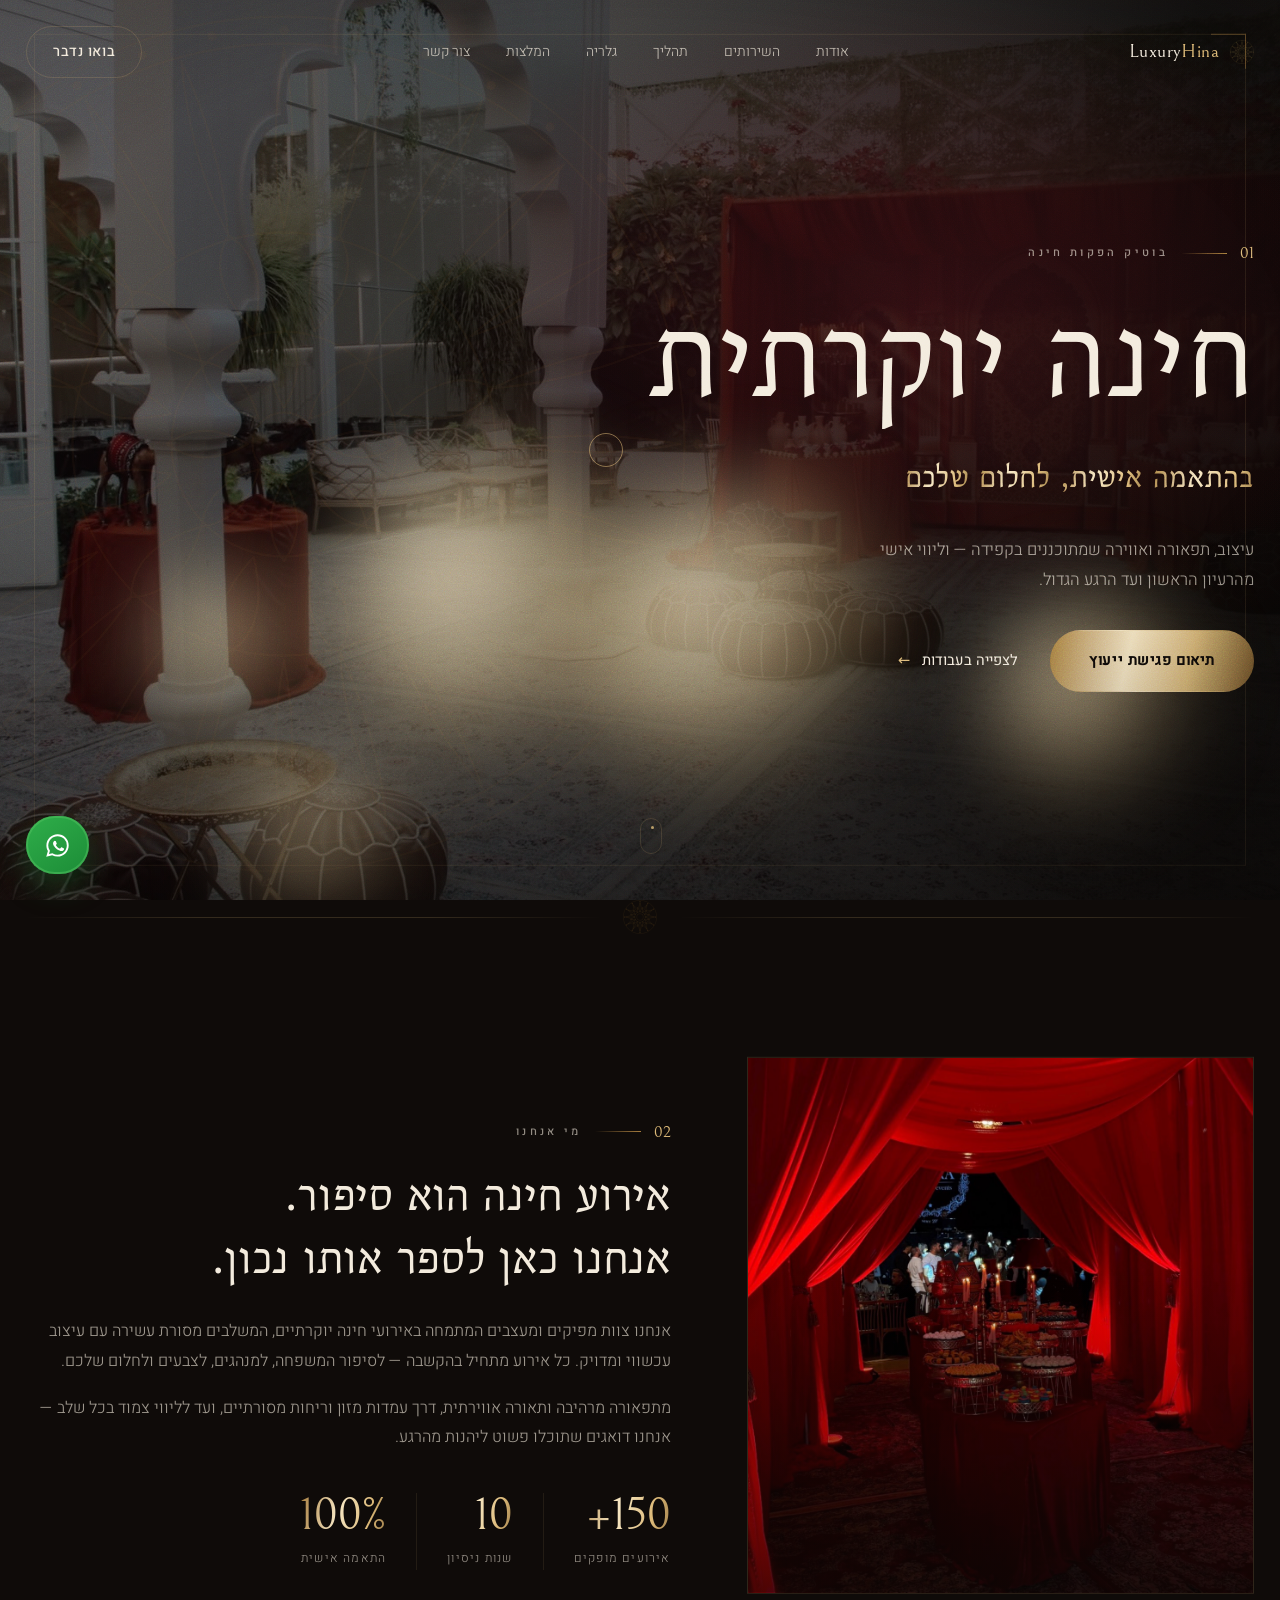
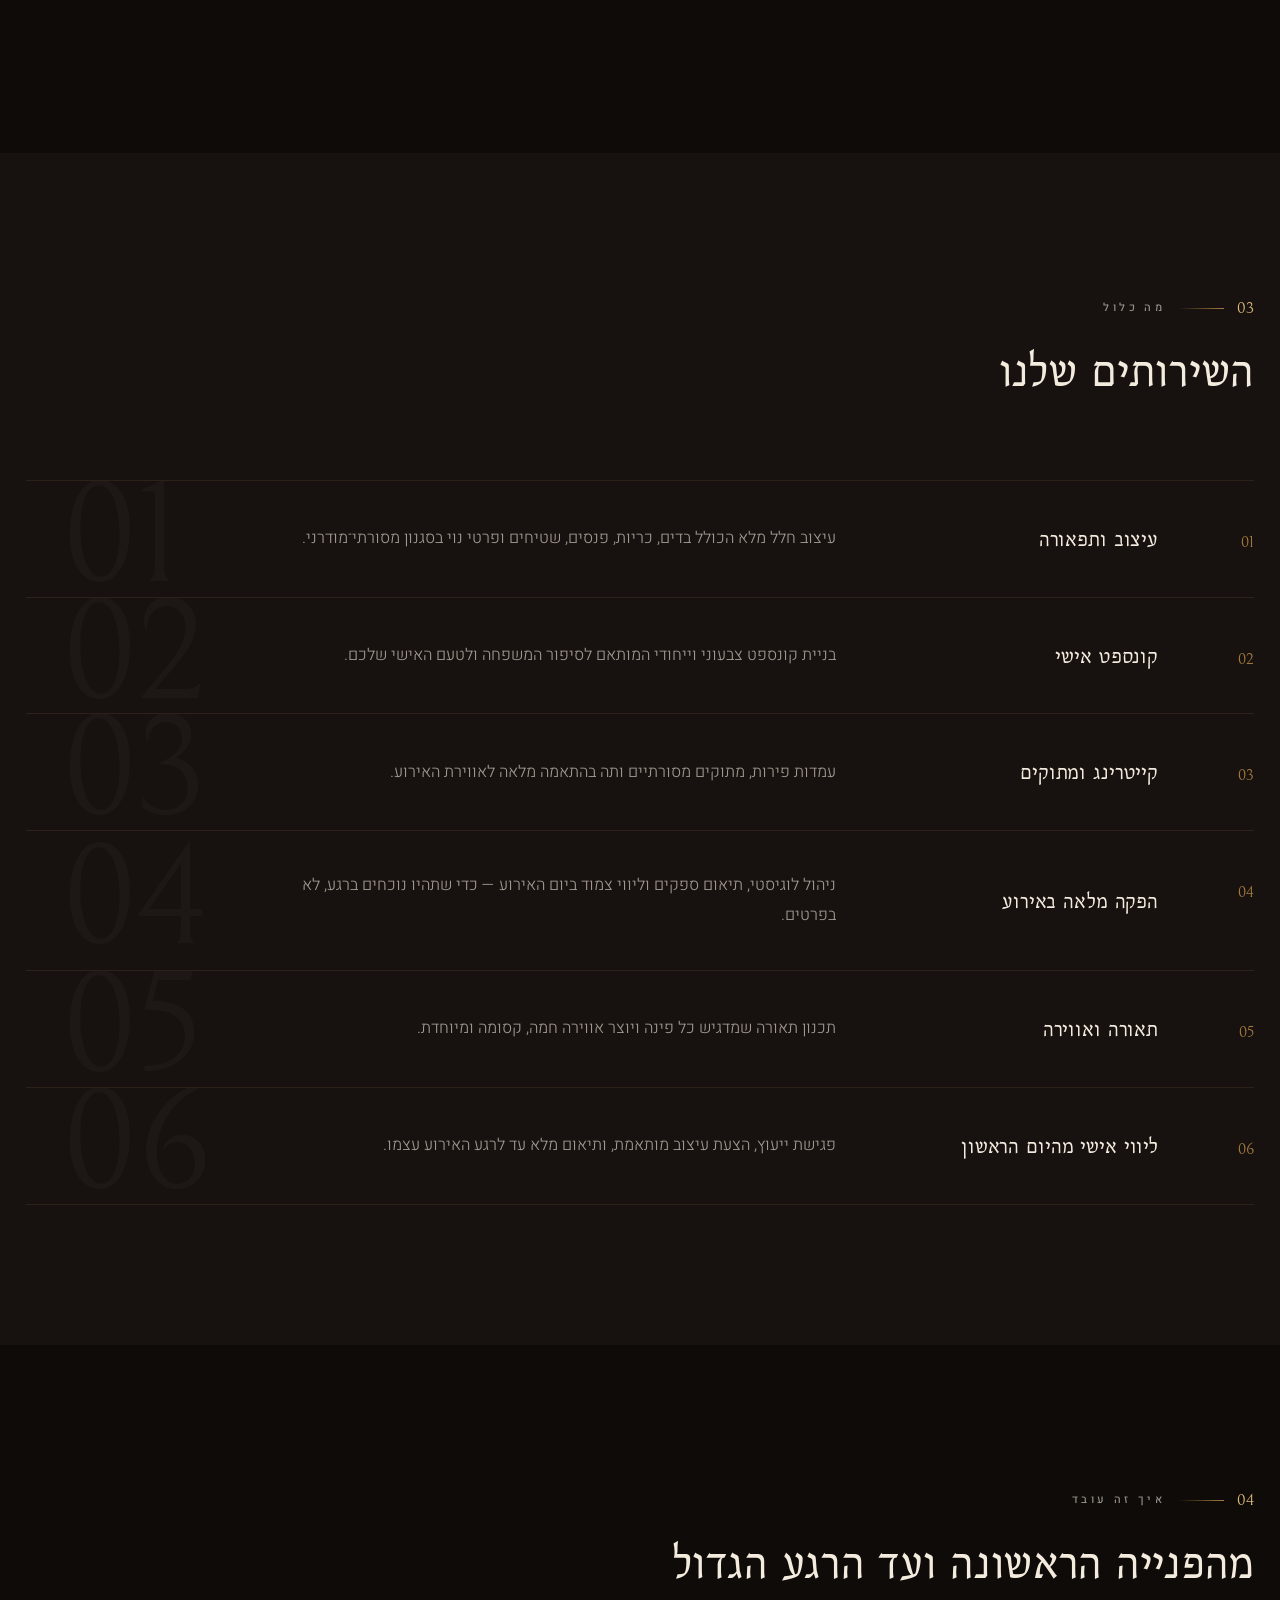
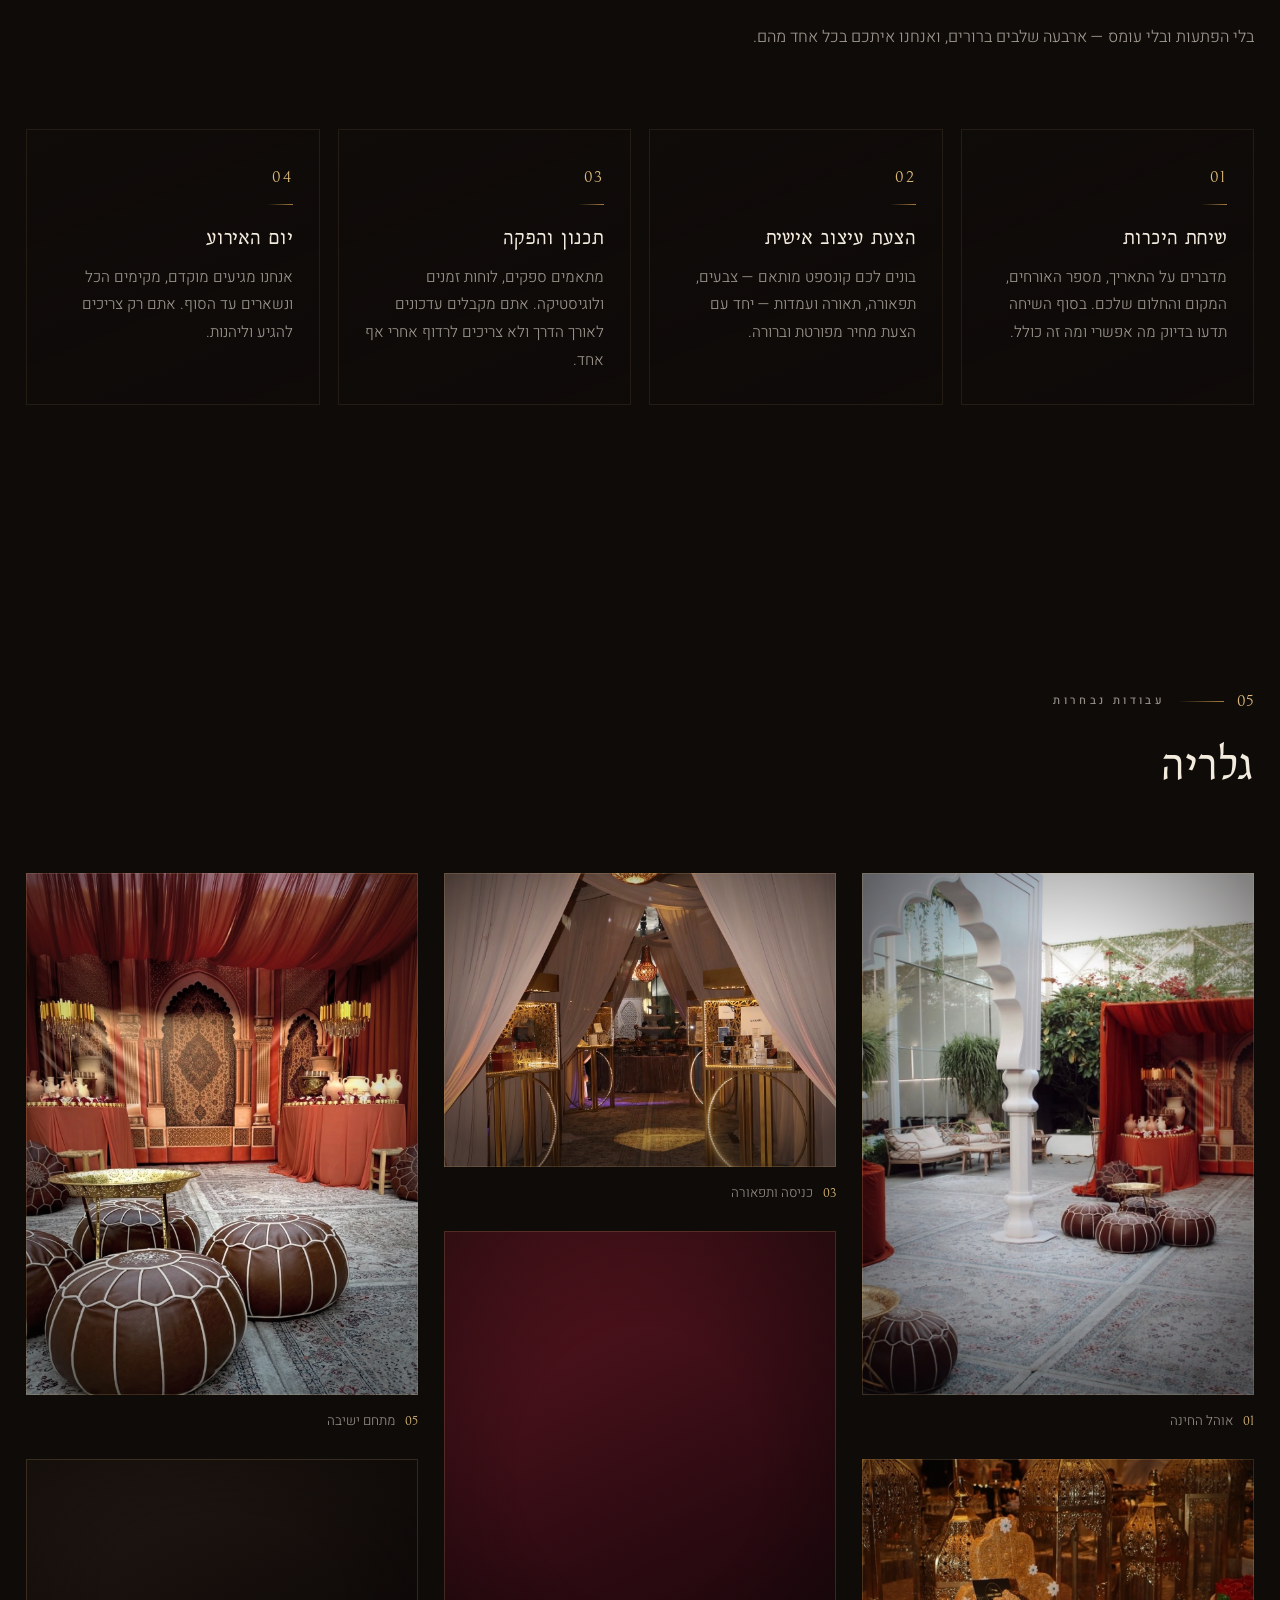
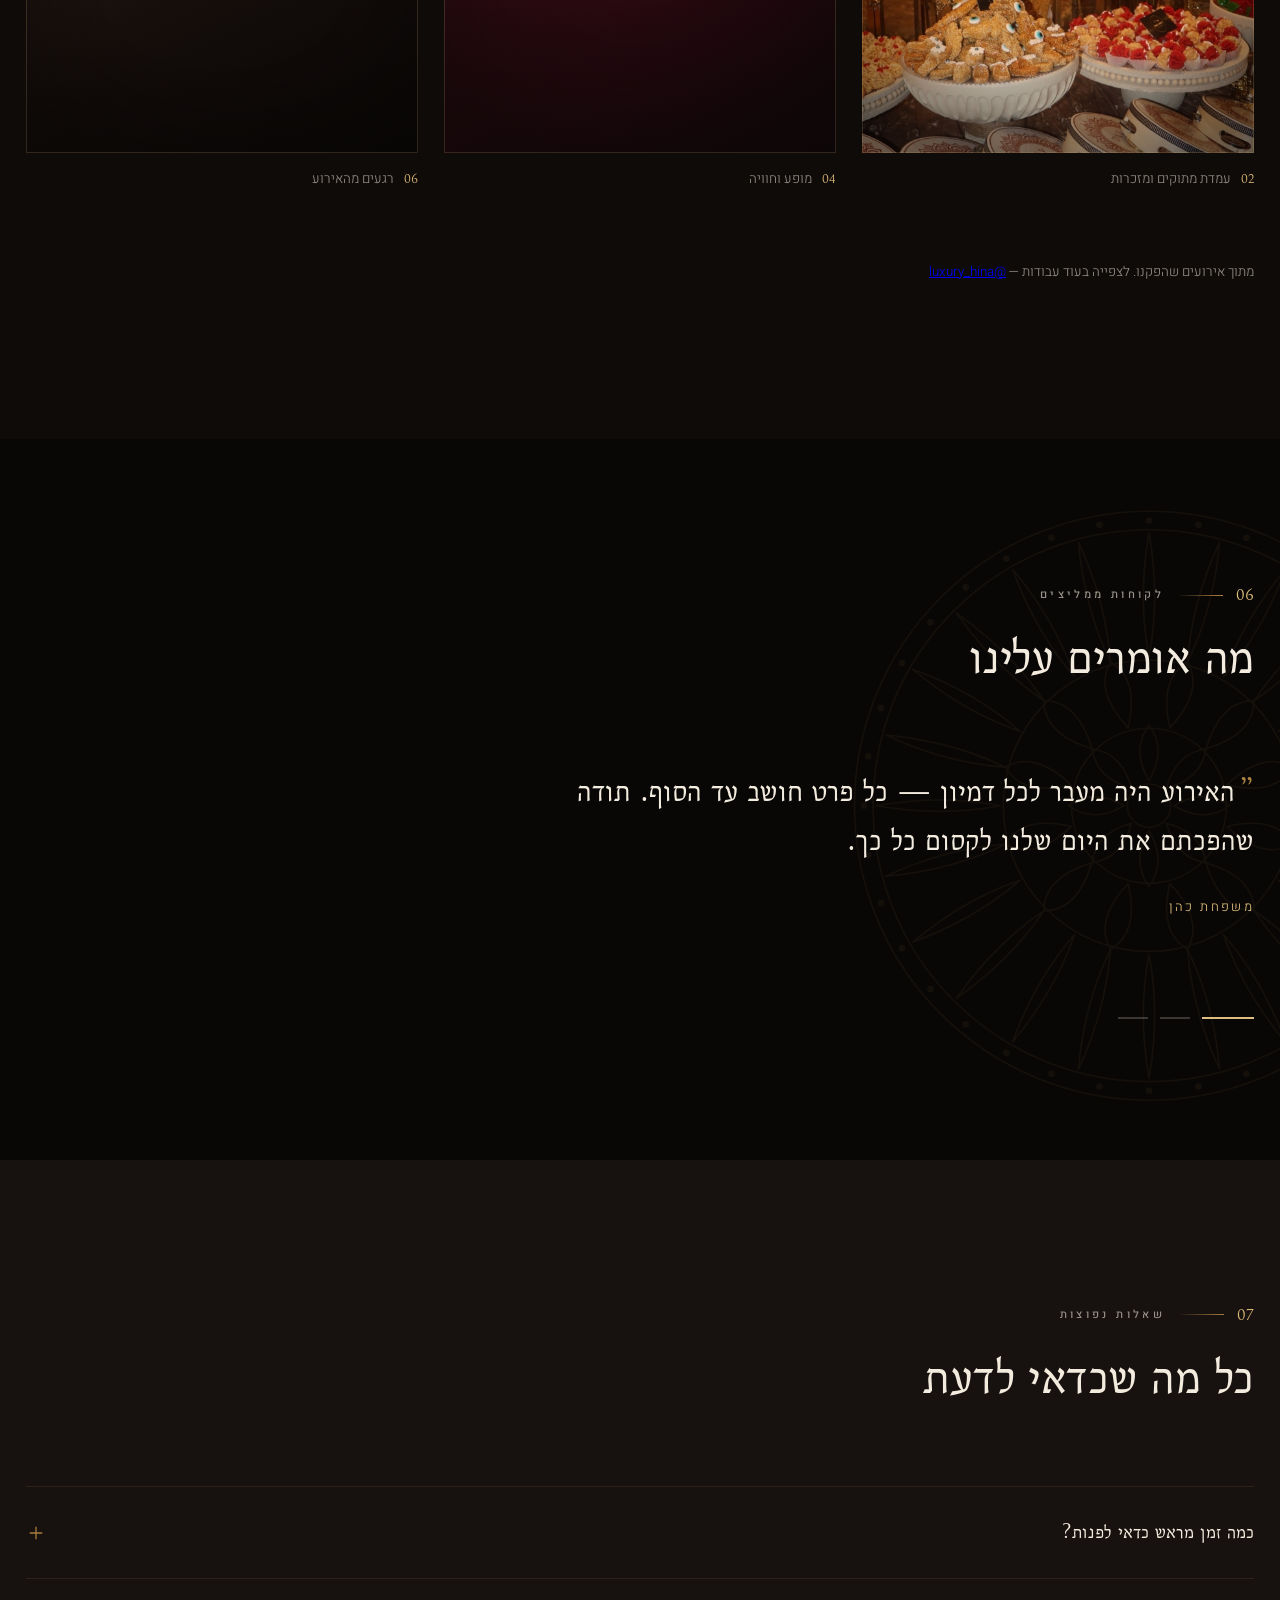
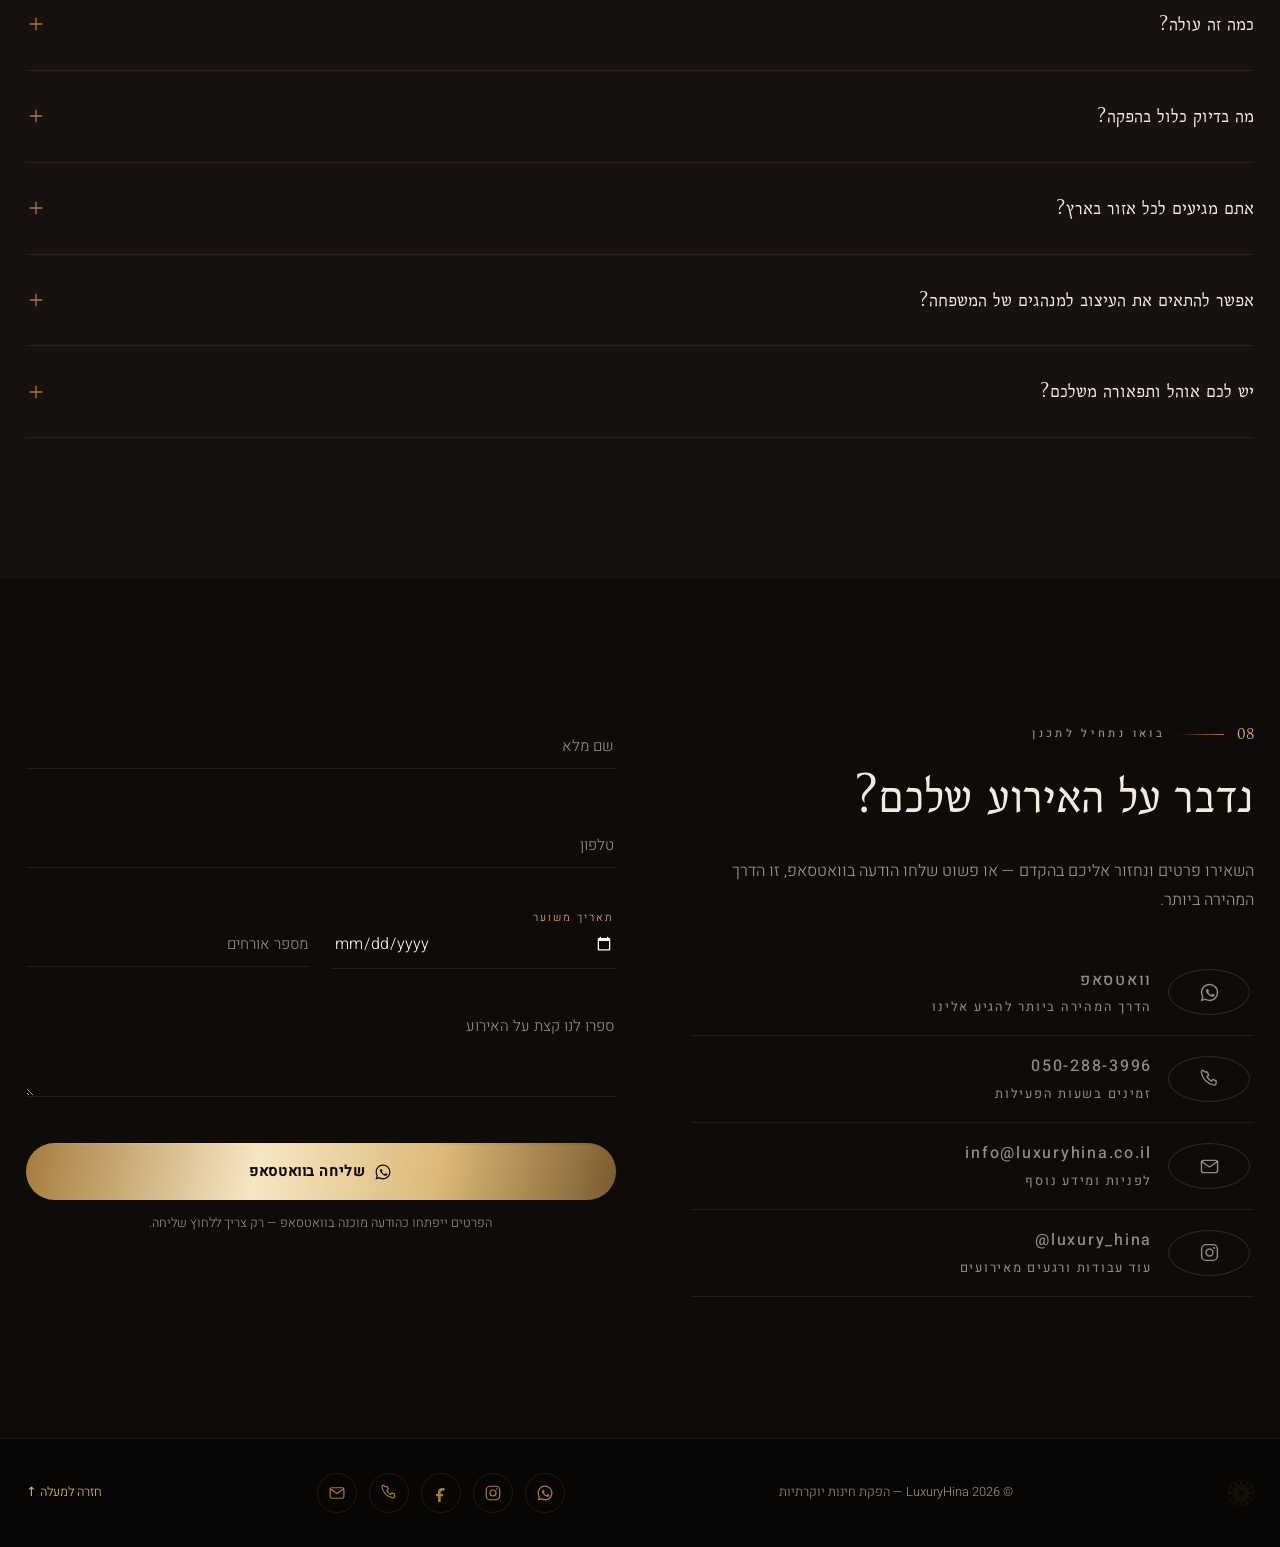
==== commit dcf3f15b: "Move site content to JSON data layer, add 3 switchable themes Restructures the site so all text/imag" ====
--- a/index.html
+++ b/index.html
@@ -6,6 +6,9 @@
 <title>LuxuryHina | הפקת חינות יוקרתיות ואירועי חינה מרוקאית</title>
 <meta name="description" content="הפקת אירועי חינה יוקרתיים בהתאמה אישית: עיצוב ותפאורה מרוקאית, תאורה, עמדות מתוקים וליווי אישי מלא — מהרעיון הראשון ועד הרגע הגדול.">
 <meta name="theme-color" content="#0f0b09">
+<!-- Applies the last-known theme before first paint, so returning visitors
+     never see a flash of the wrong theme while content.json is fetched. -->
+<script>try{document.documentElement.setAttribute('data-theme', localStorage.getItem('lh-theme') || 'candlelit');}catch(e){}</script>
 <link rel="canonical" href="https://yehidi.github.io/LuxuryHina/">
 
 <!-- Share card: this is what appears when the link is sent in WhatsApp -->
@@ -319,7 +322,7 @@
 <div class="intro" id="intro">
   <div class="intro-inner">
     <svg class="intro-mark" viewBox="0 0 400 400" aria-hidden="true"><use href="#orn-rosette"/></svg>
-    <span class="intro-word">LUXURYHINA</span>
+    <span class="intro-word" id="introWord">LUXURYHINA</span>
     <span class="intro-count" id="introCount">0</span>
   </div>
   <span class="intro-panel intro-panel-a"></span>
@@ -332,19 +335,19 @@
 <!-- ─────────────  HEADER  ───────────── -->
 <header class="header" id="header">
   <div class="shell header-inner">
-    <a href="#top" class="brand" aria-label="LuxuryHina - לראש העמוד">
+    <a href="#top" class="brand" id="brandLink" aria-label="LuxuryHina - לראש העמוד">
       <svg class="brand-mark" viewBox="0 0 400 400" aria-hidden="true"><use href="#orn-rosette"/></svg>
-      <span class="brand-name">Luxury<em>Hina</em></span>
+      <span class="brand-name"><span id="brandFirst">Luxury</span><em id="brandLast">Hina</em></span>
     </a>
     <nav class="nav" id="nav" aria-label="ניווט ראשי">
-      <a href="#about"><span>אודות</span></a>
-      <a href="#services"><span>השירותים</span></a>
-      <a href="#process"><span>תהליך</span></a>
-      <a href="#gallery"><span>גלריה</span></a>
-      <a href="#testimonials"><span>המלצות</span></a>
-      <a href="#contact"><span>צור קשר</span></a>
+      <a href="#about"><span id="navAbout">אודות</span></a>
+      <a href="#services"><span id="navServices">השירותים</span></a>
+      <a href="#process"><span id="navProcess">תהליך</span></a>
+      <a href="#gallery"><span id="navGallery">גלריה</span></a>
+      <a href="#testimonials"><span id="navTestimonials">המלצות</span></a>
+      <a href="#contact"><span id="navContact">צור קשר</span></a>
     </nav>
-    <a href="#contact" class="btn btn-ghost header-cta magnetic"><span>בואו נדבר</span></a>
+    <a href="#contact" class="btn btn-ghost header-cta magnetic"><span id="headerCta">בואו נדבר</span></a>
     <button class="burger" id="burger" aria-label="פתיחת תפריט" aria-expanded="false" aria-controls="nav">
       <span></span><span></span>
     </button>
@@ -355,7 +358,7 @@
 
 <!-- ─────────────  HERO  ───────────── -->
 <section class="hero" id="top">
-  <div class="hero-photo" data-video="videos/hero.mp4" data-photo="images/IMG_4621.jpeg" aria-hidden="true"></div>
+  <div class="hero-photo" id="heroPhoto" aria-hidden="true"></div>
   <div class="hero-light" aria-hidden="true"></div>
   <div class="hero-mandala" aria-hidden="true" data-parallax="0.03">
     <svg viewBox="0 0 400 400"><use href="#orn-mandala"/></svg>
@@ -364,13 +367,13 @@
   <div class="hero-frame" aria-hidden="true" data-parallax="0.014"></div>
 
   <div class="shell hero-inner">
-    <p class="eyebrow hero-eyebrow"><b>01</b><i></i>בוטיק הפקות חינה</p>
-    <h1 class="hero-title" data-split>חינה יוקרתית</h1>
-    <p class="hero-lede" data-split>בהתאמה אישית, לחלום שלכם</p>
-    <p class="hero-sub fade" style="--d:.9s">עיצוב, תפאורה ואווירה שמתוכננים בקפידה — וליווי אישי מהרעיון הראשון ועד הרגע הגדול.</p>
+    <p class="eyebrow hero-eyebrow"><b id="heroEyebrowNum">01</b><i></i><span id="heroEyebrow">בוטיק הפקות חינה</span></p>
+    <h1 class="hero-title" id="heroTitle" data-split>חינה יוקרתית</h1>
+    <p class="hero-lede" id="heroLede" data-split>בהתאמה אישית, לחלום שלכם</p>
+    <p class="hero-sub fade" id="heroSub" style="--d:.9s">עיצוב, תפאורה ואווירה שמתוכננים בקפידה — וליווי אישי מהרעיון הראשון ועד הרגע הגדול.</p>
     <div class="hero-cta fade" style="--d:1.02s">
-      <a href="https://wa.me/972502883996" target="_blank" rel="noopener" class="btn btn-gold magnetic"><span>תיאום פגישת ייעוץ</span></a>
-      <a href="#gallery" class="arrow-link magnetic"><span>לצפייה בעבודות</span><i aria-hidden="true">←</i></a>
+      <a href="https://wa.me/972502883996" id="heroCtaPrimary" target="_blank" rel="noopener" class="btn btn-gold magnetic"><span id="heroCtaPrimaryLabel">תיאום פגישת ייעוץ</span></a>
+      <a href="#gallery" class="arrow-link magnetic"><span id="heroCtaSecondaryLabel">לצפייה בעבודות</span><i aria-hidden="true">←</i></a>
     </div>
   </div>
 
@@ -389,7 +392,7 @@
 <!-- ─────────────  ABOUT  ───────────── -->
 <section class="about" id="about">
   <div class="shell about-grid">
-    <div class="panel reveal" data-photo="images/IMG_4631.jpeg" aria-hidden="true" data-parallax="0.02">
+    <div class="panel reveal" id="aboutPanel" aria-hidden="true" data-parallax="0.02">
       <div class="panel-glow"></div>
       <div class="panel-pattern"></div>
       <svg class="panel-motif" viewBox="0 0 400 400"><use href="#orn-mandala"/></svg>
@@ -398,15 +401,10 @@
     </div>
 
     <div class="about-body">
-      <p class="eyebrow reveal"><b>02</b><i></i>מי אנחנו</p>
-      <h2 class="reveal" data-split>אירוע חינה הוא סיפור.<br>אנחנו כאן לספר אותו נכון.</h2>
-      <p class="reveal" style="--d:.1s">אנחנו צוות מפיקים ומעצבים המתמחה באירועי חינה יוקרתיים, המשלבים מסורת עשירה עם עיצוב עכשווי ומדויק. כל אירוע מתחיל בהקשבה — לסיפור המשפחה, למנהגים, לצבעים ולחלום שלכם.</p>
-      <p class="reveal" style="--d:.18s">מתפאורה מרהיבה ותאורה אווירתית, דרך עמדות מזון וריחות מסורתיים, ועד לליווי צמוד בכל שלב — אנחנו דואגים שתוכלו פשוט ליהנות מהרגע.</p>
-      <ul class="stats reveal" style="--d:.26s">
-        <li><strong class="foil" data-count="150" data-suffix="+">0</strong><span>אירועים מופקים</span></li>
-        <li><strong class="foil" data-count="10">0</strong><span>שנות ניסיון</span></li>
-        <li><strong class="foil" data-count="100" data-suffix="%">0</strong><span>התאמה אישית</span></li>
-      </ul>
+      <p class="eyebrow reveal"><b id="aboutEyebrowNum">02</b><i></i><span id="aboutEyebrow">מי אנחנו</span></p>
+      <h2 class="reveal" id="aboutHeading" data-split>אירוע חינה הוא סיפור.<br>אנחנו כאן לספר אותו נכון.</h2>
+      <div id="aboutParagraphs"></div>
+      <ul class="stats reveal" id="aboutStats" style="--d:.26s"></ul>
     </div>
   </div>
 </section>
@@ -415,54 +413,11 @@
 <section class="services" id="services">
   <div class="shell">
     <header class="sec-head">
-      <p class="eyebrow reveal"><b>03</b><i></i>מה כלול</p>
-      <h2 class="reveal" data-split>השירותים שלנו</h2>
+      <p class="eyebrow reveal"><b id="servicesEyebrowNum">03</b><i></i><span id="servicesEyebrow">מה כלול</span></p>
+      <h2 class="reveal" id="servicesHeading" data-split>השירותים שלנו</h2>
     </header>
 
-    <div class="rows">
-      <article class="row reveal">
-        <span class="row-ghost" aria-hidden="true">01</span>
-        <span class="row-num">01</span>
-        <h3>עיצוב ותפאורה</h3>
-        <p>עיצוב חלל מלא הכולל בדים, כריות, פנסים, שטיחים ופרטי נוי בסגנון מסורתי־מודרני.</p>
-        <svg class="row-orn" viewBox="0 0 400 400" aria-hidden="true"><use href="#orn-boteh"/></svg>
-      </article>
-      <article class="row reveal">
-        <span class="row-ghost" aria-hidden="true">02</span>
-        <span class="row-num">02</span>
-        <h3>קונספט אישי</h3>
-        <p>בניית קונספט צבעוני וייחודי המותאם לסיפור המשפחה ולטעם האישי שלכם.</p>
-        <svg class="row-orn" viewBox="0 0 400 400" aria-hidden="true"><use href="#orn-rosette"/></svg>
-      </article>
-      <article class="row reveal">
-        <span class="row-ghost" aria-hidden="true">03</span>
-        <span class="row-num">03</span>
-        <h3>קייטרינג ומתוקים</h3>
-        <p>עמדות פירות, מתוקים מסורתיים ותה בהתאמה מלאה לאווירת האירוע.</p>
-        <svg class="row-orn" viewBox="0 0 400 400" aria-hidden="true"><use href="#orn-vine"/></svg>
-      </article>
-      <article class="row reveal">
-        <span class="row-ghost" aria-hidden="true">04</span>
-        <span class="row-num">04</span>
-        <h3>הפקה מלאה באירוע</h3>
-        <p>ניהול לוגיסטי, תיאום ספקים וליווי צמוד ביום האירוע — כדי שתהיו נוכחים ברגע, לא בפרטים.</p>
-        <svg class="row-orn" viewBox="0 0 400 400" aria-hidden="true"><use href="#orn-mandala"/></svg>
-      </article>
-      <article class="row reveal">
-        <span class="row-ghost" aria-hidden="true">05</span>
-        <span class="row-num">05</span>
-        <h3>תאורה ואווירה</h3>
-        <p>תכנון תאורה שמדגיש כל פינה ויוצר אווירה חמה, קסומה ומיוחדת.</p>
-        <svg class="row-orn" viewBox="0 0 400 400" aria-hidden="true"><use href="#orn-rosette"/></svg>
-      </article>
-      <article class="row reveal">
-        <span class="row-ghost" aria-hidden="true">06</span>
-        <span class="row-num">06</span>
-        <h3>ליווי אישי מהיום הראשון</h3>
-        <p>פגישת ייעוץ, הצעת עיצוב מותאמת, ותיאום מלא עד לרגע האירוע עצמו.</p>
-        <svg class="row-orn" viewBox="0 0 400 400" aria-hidden="true"><use href="#orn-boteh"/></svg>
-      </article>
-    </div>
+    <div class="rows" id="servicesRows"></div>
   </div>
 </section>
 
@@ -470,33 +425,12 @@
 <section class="process" id="process">
   <div class="shell">
     <header class="sec-head">
-      <p class="eyebrow reveal"><b>04</b><i></i>איך זה עובד</p>
-      <h2 class="reveal" data-split>מהפנייה הראשונה ועד הרגע הגדול</h2>
-      <p class="reveal" style="--d:.08s">בלי הפתעות ובלי עומס — ארבעה שלבים ברורים, ואנחנו איתכם בכל אחד מהם.</p>
+      <p class="eyebrow reveal"><b id="processEyebrowNum">04</b><i></i><span id="processEyebrow">איך זה עובד</span></p>
+      <h2 class="reveal" id="processHeading" data-split>מהפנייה הראשונה ועד הרגע הגדול</h2>
+      <p class="reveal" id="processSub" style="--d:.08s">בלי הפתעות ובלי עומס — ארבעה שלבים ברורים, ואנחנו איתכם בכל אחד מהם.</p>
     </header>
 
-    <ol class="steps">
-      <li class="step reveal">
-        <span class="step-num">01</span>
-        <h3>שיחת היכרות</h3>
-        <p>מדברים על התאריך, מספר האורחים, המקום והחלום שלכם. בסוף השיחה תדעו בדיוק מה אפשרי ומה זה כולל.</p>
-      </li>
-      <li class="step reveal" style="--d:.08s">
-        <span class="step-num">02</span>
-        <h3>הצעת עיצוב אישית</h3>
-        <p>בונים לכם קונספט מותאם — צבעים, תפאורה, תאורה ועמדות — יחד עם הצעת מחיר מפורטת וברורה.</p>
-      </li>
-      <li class="step reveal" style="--d:.16s">
-        <span class="step-num">03</span>
-        <h3>תכנון והפקה</h3>
-        <p>מתאמים ספקים, לוחות זמנים ולוגיסטיקה. אתם מקבלים עדכונים לאורך הדרך ולא צריכים לרדוף אחרי אף אחד.</p>
-      </li>
-      <li class="step reveal" style="--d:.24s">
-        <span class="step-num">04</span>
-        <h3>יום האירוע</h3>
-        <p>אנחנו מגיעים מוקדם, מקימים הכל ונשארים עד הסוף. אתם רק צריכים להגיע וליהנות.</p>
-      </li>
-    </ol>
+    <ol class="steps" id="processSteps"></ol>
   </div>
 </section>
 
@@ -504,85 +438,13 @@
 <section class="gallery" id="gallery">
   <div class="shell">
     <header class="sec-head">
-      <p class="eyebrow reveal"><b>05</b><i></i>עבודות נבחרות</p>
-      <h2 class="reveal" data-split>גלריה</h2>
+      <p class="eyebrow reveal"><b id="galleryEyebrowNum">05</b><i></i><span id="galleryEyebrow">עבודות נבחרות</span></p>
+      <h2 class="reveal" id="galleryHeading" data-split>גלריה</h2>
     </header>
 
-    <div class="plates" id="plates">
-      <figure class="plate tall reveal">
-        <button class="plate-face" type="button" data-motif="orn-mandala" data-tone="a" data-title="אוהל החינה" data-index="01" data-video="videos/gallery-01.mp4" data-photo="images/IMG_4621.jpeg">
-          <span class="plate-bg tone-a"></span>
-          <span class="plate-pat pat-girih"></span>
-          <span class="plate-motif"><svg viewBox="0 0 400 400"><use href="#orn-mandala"/></svg></span>
-          <span class="plate-sheen"></span>
-          <span class="plate-edge"></span>
-          <span class="plate-zoom" aria-hidden="true">הגדלה</span>
-        </button>
-        <figcaption><b>01</b> אוהל החינה</figcaption>
-      </figure>
-
-      <figure class="plate reveal" style="--d:.06s">
-        <button class="plate-face" type="button" data-motif="orn-boteh" data-tone="b" data-title="עמדת מתוקים ומזכרות" data-index="02" data-video="videos/gallery-02.mp4" data-photo="images/IMG_4623.jpeg">
-          <span class="plate-bg tone-b"></span>
-          <span class="plate-pat pat-ogee"></span>
-          <span class="plate-motif"><svg viewBox="0 0 400 400"><use href="#orn-boteh"/></svg></span>
-          <span class="plate-sheen"></span>
-          <span class="plate-edge"></span>
-          <span class="plate-zoom" aria-hidden="true">הגדלה</span>
-        </button>
-        <figcaption><b>02</b> עמדת מתוקים ומזכרות</figcaption>
-      </figure>
-
-      <figure class="plate reveal" style="--d:.12s">
-        <button class="plate-face" type="button" data-motif="orn-rosette" data-tone="a" data-title="כניסה ותפאורה" data-index="03" data-video="videos/gallery-03.mp4" data-photo="images/IMG_4624.jpeg">
-          <span class="plate-bg tone-a"></span>
-          <span class="plate-pat pat-scallop"></span>
-          <span class="plate-motif"><svg viewBox="0 0 400 400"><use href="#orn-rosette"/></svg></span>
-          <span class="plate-sheen"></span>
-          <span class="plate-edge"></span>
-          <span class="plate-zoom" aria-hidden="true">הגדלה</span>
-        </button>
-        <figcaption><b>03</b> כניסה ותפאורה</figcaption>
-      </figure>
-
-      <figure class="plate tall reveal" style="--d:.18s">
-        <button class="plate-face" type="button" data-motif="orn-vine" data-tone="b" data-title="מופע וחוויה" data-index="04" data-video="videos/gallery-04.mp4" data-photo="images/IMG_4625.jpeg">
-          <span class="plate-bg tone-b"></span>
-          <span class="plate-pat pat-girih"></span>
-          <span class="plate-motif"><svg viewBox="0 0 400 400"><use href="#orn-vine"/></svg></span>
-          <span class="plate-sheen"></span>
-          <span class="plate-edge"></span>
-          <span class="plate-zoom" aria-hidden="true">הגדלה</span>
-        </button>
-        <figcaption><b>04</b> מופע וחוויה</figcaption>
-      </figure>
-
-      <figure class="plate tall reveal" style="--d:.24s">
-        <button class="plate-face" type="button" data-motif="orn-mandala" data-tone="b" data-title="מתחם ישיבה" data-index="05" data-video="videos/gallery-05.mp4" data-photo="images/IMG_4622.jpeg">
-          <span class="plate-bg tone-b"></span>
-          <span class="plate-pat pat-ogee"></span>
-          <span class="plate-motif"><svg viewBox="0 0 400 400"><use href="#orn-mandala"/></svg></span>
-          <span class="plate-sheen"></span>
-          <span class="plate-edge"></span>
-          <span class="plate-zoom" aria-hidden="true">הגדלה</span>
-        </button>
-        <figcaption><b>05</b> מתחם ישיבה</figcaption>
-      </figure>
-
-      <figure class="plate reveal" style="--d:.3s">
-        <button class="plate-face" type="button" data-motif="orn-boteh" data-tone="a" data-title="רגעים מהאירוע" data-index="06" data-video="videos/gallery-06.mp4" data-photo="images/IMG_4627.jpeg">
-          <span class="plate-bg tone-a"></span>
-          <span class="plate-pat pat-scallop"></span>
-          <span class="plate-motif"><svg viewBox="0 0 400 400"><use href="#orn-boteh"/></svg></span>
-          <span class="plate-sheen"></span>
-          <span class="plate-edge"></span>
-          <span class="plate-zoom" aria-hidden="true">הגדלה</span>
-        </button>
-        <figcaption><b>06</b> רגעים מהאירוע</figcaption>
-      </figure>
-    </div>
-
-    <p class="plates-note reveal">מתוך אירועים שהפקנו. לצפייה בעוד עבודות — <a href="https://www.instagram.com/luxury_hina" target="_blank" rel="noopener">@luxury_hina</a></p>
+    <div class="plates" id="plates"></div>
+
+    <p class="plates-note reveal" id="galleryNote"></p>
   </div>
 </section>
 
@@ -591,25 +453,12 @@
   <svg class="quotes-orn" viewBox="0 0 400 400" aria-hidden="true" data-parallax="0.025"><use href="#orn-mandala"/></svg>
   <div class="shell">
     <header class="sec-head">
-      <p class="eyebrow reveal"><b>06</b><i></i>לקוחות ממליצים</p>
-      <h2 class="reveal" data-split>מה אומרים עלינו</h2>
+      <p class="eyebrow reveal"><b id="testimonialsEyebrowNum">06</b><i></i><span id="testimonialsEyebrow">לקוחות ממליצים</span></p>
+      <h2 class="reveal" id="testimonialsHeading" data-split>מה אומרים עלינו</h2>
     </header>
 
     <div class="quote-box reveal">
-      <div class="quote-track" id="quoteTrack">
-        <blockquote class="quote is-on">
-          <p>האירוע היה מעבר לכל דמיון — כל פרט חושב עד הסוף. תודה שהפכתם את היום שלנו לקסום כל כך.</p>
-          <cite>משפחת כהן</cite>
-        </blockquote>
-        <blockquote class="quote">
-          <p>מקצועיות, טעם עיצובי מדהים וזמינות מלאה לאורך כל התהליך. ממליצים בחום.</p>
-          <cite>משפחת לוי</cite>
-        </blockquote>
-        <blockquote class="quote">
-          <p>הצוות הבין בדיוק את החלום שלנו והפך אותו למציאות. אירוע שכל האורחים עדיין מדברים עליו.</p>
-          <cite>משפחת אזולאי</cite>
-        </blockquote>
-      </div>
+      <div class="quote-track" id="quoteTrack"></div>
       <div class="quote-nav" id="quoteNav" role="tablist" aria-label="בחירת המלצה"></div>
     </div>
   </div>
@@ -620,36 +469,11 @@
 <section class="faq" id="faq">
   <div class="shell">
     <header class="sec-head">
-      <p class="eyebrow reveal"><b>07</b><i></i>שאלות נפוצות</p>
-      <h2 class="reveal" data-split>כל מה שכדאי לדעת</h2>
+      <p class="eyebrow reveal"><b id="faqEyebrowNum">07</b><i></i><span id="faqEyebrow">שאלות נפוצות</span></p>
+      <h2 class="reveal" id="faqHeading" data-split>כל מה שכדאי לדעת</h2>
     </header>
 
-    <div class="faq-list">
-      <details class="faq-item reveal">
-        <summary><span>כמה זמן מראש כדאי לפנות?</span><svg class="faq-ic" viewBox="0 0 24 24" aria-hidden="true"><use href="#ic-plus"/></svg></summary>
-        <div class="faq-body"><p>ככל שמוקדם יותר — כך יש יותר גמישות בתאריכים ובספקים. בעונה החמה התאריכים נתפסים מהר, אז שווה לפנות ברגע שיש תאריך משוער, גם אם עוד לא הכל סגור.</p></div>
-      </details>
-      <details class="faq-item reveal" style="--d:.05s">
-        <summary><span>כמה זה עולה?</span><svg class="faq-ic" viewBox="0 0 24 24" aria-hidden="true"><use href="#ic-plus"/></svg></summary>
-        <div class="faq-body"><p>המחיר נבנה לפי היקף האירוע — מספר האורחים, גודל החלל, היקף התפאורה והעמדות. אחרי שיחת היכרות קצרה נשלח הצעת מחיר מפורטת ושקופה, בלי הפתעות בהמשך.</p></div>
-      </details>
-      <details class="faq-item reveal" style="--d:.1s">
-        <summary><span>מה בדיוק כלול בהפקה?</span><svg class="faq-ic" viewBox="0 0 24 24" aria-hidden="true"><use href="#ic-plus"/></svg></summary>
-        <div class="faq-body"><p>אפשר לקחת הכל או רק חלק. הפקה מלאה כוללת עיצוב ותפאורה, תאורה, עמדות מתוקים וקייטרינג, תיאום ספקים וליווי צמוד ביום האירוע. אפשר גם רק עיצוב ותפאורה — נתאים לפי מה שצריך.</p></div>
-      </details>
-      <details class="faq-item reveal" style="--d:.15s">
-        <summary><span>אתם מגיעים לכל אזור בארץ?</span><svg class="faq-ic" viewBox="0 0 24 24" aria-hidden="true"><use href="#ic-plus"/></svg></summary>
-        <div class="faq-body"><p>כן, אנחנו מפיקים אירועים ברחבי הארץ. באזורים מרוחקים ייתכן תוספת הגעה שתופיע מראש ובשקיפות בהצעת המחיר.</p></div>
-      </details>
-      <details class="faq-item reveal" style="--d:.2s">
-        <summary><span>אפשר להתאים את העיצוב למנהגים של המשפחה?</span><svg class="faq-ic" viewBox="0 0 24 24" aria-hidden="true"><use href="#ic-plus"/></svg></summary>
-        <div class="faq-body"><p>בהחלט — זה בדיוק הלב של מה שאנחנו עושים. מרוקאי, תימני, כורדי או שילוב משלכם: אנחנו מקשיבים לסיפור המשפחה ובונים סביבו את העיצוב, הצבעים והפרטים.</p></div>
-      </details>
-      <details class="faq-item reveal" style="--d:.25s">
-        <summary><span>יש לכם אוהל ותפאורה משלכם?</span><svg class="faq-ic" viewBox="0 0 24 24" aria-hidden="true"><use href="#ic-plus"/></svg></summary>
-        <div class="faq-body"><p>כן. יש לנו מלאי תפאורה, אוהלים, שטיחים, פופים, פמוטים ופרטי נוי — כך שהעיצוב נבנה מתוך מה שראיתם בגלריה, ולא מתמונות שאי אפשר לממש.</p></div>
-      </details>
-    </div>
+    <div class="faq-list" id="faqList"></div>
   </div>
 </section>
 
@@ -657,35 +481,10 @@
 <section class="contact" id="contact">
   <div class="shell contact-grid">
     <div class="contact-side">
-      <p class="eyebrow reveal"><b>08</b><i></i>בואו נתחיל לתכנן</p>
-      <h2 class="reveal" data-split>נדבר על האירוע שלכם?</h2>
-      <p class="reveal" style="--d:.08s">השאירו פרטים ונחזור אליכם בהקדם — או פשוט שלחו הודעה בוואטסאפ, זו הדרך המהירה ביותר.</p>
-      <ul class="channels reveal" style="--d:.16s">
-        <li>
-          <a class="ch" href="https://wa.me/972502883996" target="_blank" rel="noopener" data-wa-link>
-            <span class="ch-ic ch-wa"><svg viewBox="0 0 24 24" aria-hidden="true"><use href="#ic-whatsapp"/></svg></span>
-            <span class="ch-txt"><b>וואטסאפ</b><em>הדרך המהירה ביותר להגיע אלינו</em></span>
-          </a>
-        </li>
-        <li>
-          <a class="ch" href="tel:+972502883996">
-            <span class="ch-ic"><svg viewBox="0 0 24 24" aria-hidden="true"><use href="#ic-phone"/></svg></span>
-            <span class="ch-txt"><b dir="ltr">050-288-3996</b><em>זמינים בשעות הפעילות</em></span>
-          </a>
-        </li>
-        <li>
-          <a class="ch" href="mailto:info@luxuryhina.co.il">
-            <span class="ch-ic"><svg viewBox="0 0 24 24" aria-hidden="true"><use href="#ic-mail"/></svg></span>
-            <span class="ch-txt"><b dir="ltr">info@luxuryhina.co.il</b><em>לפניות ומידע נוסף</em></span>
-          </a>
-        </li>
-        <li>
-          <a class="ch" href="https://www.instagram.com/luxury_hina" target="_blank" rel="noopener">
-            <span class="ch-ic ch-ig"><svg viewBox="0 0 24 24" aria-hidden="true"><use href="#ic-instagram"/></svg></span>
-            <span class="ch-txt"><b dir="ltr">@luxury_hina</b><em>עוד עבודות ורגעים מאירועים</em></span>
-          </a>
-        </li>
-      </ul>
+      <p class="eyebrow reveal"><b id="contactEyebrowNum">08</b><i></i><span id="contactEyebrow">בואו נתחיל לתכנן</span></p>
+      <h2 class="reveal" id="contactHeading" data-split>נדבר על האירוע שלכם?</h2>
+      <p class="reveal" id="contactSub" style="--d:.08s">השאירו פרטים ונחזור אליכם בהקדם — או פשוט שלחו הודעה בוואטסאפ, זו הדרך המהירה ביותר.</p>
+      <ul class="channels reveal" style="--d:.16s" id="contactChannels"></ul>
     </div>
 
     <form class="form reveal" style="--d:.1s" id="form" novalidate>
@@ -733,14 +532,8 @@
 <footer class="footer">
   <div class="shell footer-inner">
     <svg class="footer-mark" viewBox="0 0 400 400" aria-hidden="true"><use href="#orn-rosette"/></svg>
-    <p>© <span id="year"></span> LuxuryHina — הפקת חינות יוקרתיות</p>
-    <ul class="social" aria-label="הרשתות החברתיות שלנו">
-      <li><a href="https://wa.me/972502883996" target="_blank" rel="noopener" aria-label="וואטסאפ" data-wa-link><svg viewBox="0 0 24 24" aria-hidden="true"><use href="#ic-whatsapp"/></svg></a></li>
-      <li><a href="https://www.instagram.com/luxury_hina" target="_blank" rel="noopener" aria-label="אינסטגרם"><svg viewBox="0 0 24 24" aria-hidden="true"><use href="#ic-instagram"/></svg></a></li>
-      <li><a href="https://www.facebook.com/share/19AWW7qJVB/" target="_blank" rel="noopener" aria-label="פייסבוק"><svg viewBox="0 0 24 24" aria-hidden="true"><use href="#ic-facebook"/></svg></a></li>
-      <li><a href="tel:+972502883996" aria-label="טלפון"><svg viewBox="0 0 24 24" aria-hidden="true"><use href="#ic-phone"/></svg></a></li>
-      <li><a href="mailto:info@luxuryhina.co.il" aria-label="אימייל"><svg viewBox="0 0 24 24" aria-hidden="true"><use href="#ic-mail"/></svg></a></li>
-    </ul>
+    <p>© <span id="year"></span> <span id="footerCopyright">LuxuryHina — הפקת חינות יוקרתיות</span></p>
+    <ul class="social" aria-label="הרשתות החברתיות שלנו" id="footerSocial"></ul>
     <a href="#top" class="to-top">חזרה למעלה ↑</a>
   </div>
 </footer>
@@ -762,7 +555,7 @@
   </figure>
 </div>
 
-<a class="wa-float" id="waFloat" href="https://wa.me/972502883996" target="_blank" rel="noopener" data-wa-link aria-label="שליחת הודעה בוואטסאפ">
+<a class="wa-float" id="waFloat" href="#" target="_blank" rel="noopener" data-wa-link aria-label="שליחת הודעה בוואטסאפ">
   <svg viewBox="0 0 24 24" aria-hidden="true"><use href="#ic-whatsapp"/></svg>
   <span class="wa-float-txt">דברו איתנו</span>
 </a>
--- a/style.css
+++ b/style.css
@@ -96,9 +96,83 @@
   --f-display: 'Bellefair', 'Frank Ruhl Libre', Georgia, serif;
   --f-body:    'Heebo', system-ui, -apple-system, sans-serif;
 
+  /* RGB triplets so rgba(var(--x-rgb), alpha) can theme colours that need
+     to vary opacity — literal rgba(var(--gold-2-rgb),.4) can't respond to
+     data-theme, this can. */
+  --void-rgb: 8, 6, 5;
+  --ink-rgb: 15, 11, 9;
+  --gold-1-rgb: 247, 231, 195;
+  --gold-2-rgb: 220, 185, 120;
+  --gold-3-rgb: 166, 124, 61;
+  --cream-rgb: 243, 235, 221;
+  --wine-glow-rgb: 122, 30, 42;
+
   --foil: linear-gradient(102deg,
     var(--gold-3)  0%,  var(--gold-1) 18%, var(--gold-2) 32%,
     var(--gold-4) 48%,  var(--gold-1) 66%, var(--gold-2) 80%, var(--gold-3) 100%);
+}
+
+/* ═══════════════  THEMES  ═══════════════
+   Each block re-declares the full token set from the default (candlelit)
+   :root above. --foil is NOT re-declared: it's a gradient recipe built
+   from var(--gold-*) references, so it re-theme itself automatically
+   once those tokens change here — same for every rgba(var(--x-rgb),a)
+   usage across the stylesheet. */
+
+:root[data-theme="candlelit"] {
+  --void: #080605; --ink: #0f0b09; --ink-raised: #171110; --ink-lift: #1e1614;
+  --wine: #4a1018; --wine-glow: #7a1e2a;
+  --gold-1: #f7e7c3; --gold-2: #dcb978; --gold-3: #a67c3d; --gold-4: #6b4d24;
+  --cream: #f3ebdd;
+  --cream-dim: rgba(243, 235, 221, .62);
+  --cream-faint: rgba(243, 235, 221, .58);
+  --hair: rgba(220, 185, 120, .18);
+  --hair-soft: rgba(220, 185, 120, .10);
+  --void-rgb: 8, 6, 5;
+  --ink-rgb: 15, 11, 9;
+  --gold-1-rgb: 247, 231, 195;
+  --gold-2-rgb: 220, 185, 120;
+  --gold-3-rgb: 166, 124, 61;
+  --cream-rgb: 243, 235, 221;
+  --wine-glow-rgb: 122, 30, 42;
+}
+
+/* Light — bright paper ground, deep espresso text, saturated gold for AA contrast */
+:root[data-theme="light"] {
+  --void: #f5eee0; --ink: #faf7f2; --ink-raised: #f2ead9; --ink-lift: #ece0c8;
+  --wine: #7a1f30; --wine-glow: #a33349;
+  --gold-1: #916a27; --gold-2: #815e22; --gold-3: #71521e; --gold-4: #513b15;
+  --cream: #2a1d14;
+  --cream-dim: rgba(42, 29, 20, .68);
+  --cream-faint: rgba(42, 29, 20, .62);
+  --hair: rgba(129, 94, 34, .30);
+  --hair-soft: rgba(129, 94, 34, .17);
+  --void-rgb: 245, 238, 224;
+  --ink-rgb: 250, 247, 242;
+  --gold-1-rgb: 145, 106, 39;
+  --gold-2-rgb: 129, 94, 34;
+  --gold-3-rgb: 113, 82, 30;
+  --cream-rgb: 42, 29, 20;
+  --wine-glow-rgb: 163, 51, 73;
+}
+
+/* Bold — deep emerald jewel-tone ground, rose-gold accent, magenta secondary */
+:root[data-theme="bold"] {
+  --void: #04120d; --ink: #071b14; --ink-raised: #0d271d; --ink-lift: #113224;
+  --wine: #8a1249; --wine-glow: #b8215f;
+  --gold-1: #ffe3c2; --gold-2: #dba06a; --gold-3: #b97a45; --gold-4: #7a4f28;
+  --cream: #f4efe1;
+  --cream-dim: rgba(244, 239, 225, .62);
+  --cream-faint: rgba(244, 239, 225, .58);
+  --hair: rgba(219, 160, 106, .18);
+  --hair-soft: rgba(219, 160, 106, .10);
+  --void-rgb: 4, 18, 13;
+  --ink-rgb: 7, 27, 20;
+  --gold-1-rgb: 255, 227, 194;
+  --gold-2-rgb: 219, 160, 106;
+  --gold-3-rgb: 185, 122, 69;
+  --cream-rgb: 244, 239, 225;
+  --wine-glow-rgb: 184, 33, 95;
 }
 
 * { box-sizing: border-box; }
@@ -267,7 +341,7 @@
 }
 .vignette {
   position: absolute; inset: 0; z-index: 5; pointer-events: none;
-  background: radial-gradient(120% 90% at 50% 40%, transparent 42%, rgba(8,6,5,.55) 88%, rgba(8,6,5,.85) 100%);
+  background: radial-gradient(120% 90% at 50% 40%, transparent 42%, rgba(var(--void-rgb),.55) 88%, rgba(var(--void-rgb),.85) 100%);
 }
 
 /* ═══════════════  INTRO  ═══════════════ */
@@ -326,10 +400,10 @@
 }
 .cursor-dot { width: 5px; height: 5px; background: var(--gold-1); }
 .cursor-ring {
-  width: 34px; height: 34px; border: 1px solid rgba(220,185,120,.55);
+  width: 34px; height: 34px; border: 1px solid rgba(var(--gold-2-rgb),.55);
   transition: width .3s var(--ease), height .3s var(--ease), background .3s var(--ease), border-color .3s;
 }
-.cursor.is-hot .cursor-ring { width: 58px; height: 58px; background: rgba(220,185,120,.08); border-color: rgba(220,185,120,.32); }
+.cursor.is-hot .cursor-ring { width: 58px; height: 58px; background: rgba(var(--gold-2-rgb),.08); border-color: rgba(var(--gold-2-rgb),.32); }
 .cursor.is-hot .cursor-dot { opacity: 0; }
 
 /* ═══════════════  HEADER  ═══════════════ */
@@ -339,7 +413,7 @@
   transition: background .5s var(--ease), border-color .5s var(--ease), backdrop-filter .5s;
 }
 .header.is-stuck {
-  background: rgba(15, 11, 9, .78);
+  background: rgba(var(--ink-rgb), .78);
   backdrop-filter: blur(16px) saturate(140%);
   border-bottom-color: var(--hair-soft);
 }
@@ -376,7 +450,7 @@
   display: flex; flex-direction: column; gap: 20px;
   position: absolute; inset-inline: 0; top: 100%;
   padding: 26px;
-  background: rgba(15,11,9,.97);
+  background: rgba(var(--ink-rgb),.97);
   backdrop-filter: blur(16px);
   border-bottom: 1px solid var(--hair-soft);
 }
@@ -393,9 +467,9 @@
 .hero-light {
   position: absolute; inset: 0; z-index: 0;
   background:
-    radial-gradient(58% 52% at 72% 34%, rgba(122,30,42,.34), transparent 68%),
-    radial-gradient(46% 44% at 20% 78%, rgba(166,124,61,.20), transparent 70%),
-    radial-gradient(90% 80% at 50% 50%, rgba(30,22,20,.6), var(--ink) 76%);
+    radial-gradient(58% 52% at 72% 34%, rgba(var(--wine-glow-rgb),.34), transparent 68%),
+    radial-gradient(46% 44% at 20% 78%, rgba(var(--gold-3-rgb),.20), transparent 70%),
+    radial-gradient(90% 80% at 50% 50%, rgba(var(--ink-rgb),.6), var(--ink) 76%);
 }
 /* Positioned with the individual `translate` property so the spin animation
    (which uses `rotate`) and the parallax offset can compose without fighting. */
@@ -427,7 +501,7 @@
 .bokeh { position: absolute; inset: 0; z-index: 1; pointer-events: none; }
 .bokeh span {
   position: absolute; border-radius: 50%;
-  background: radial-gradient(circle at 35% 35%, rgba(247,231,195,.85), rgba(220,185,120,.35) 45%, transparent 72%);
+  background: radial-gradient(circle at 35% 35%, rgba(var(--gold-1-rgb),.85), rgba(var(--gold-2-rgb),.35) 45%, transparent 72%);
   filter: blur(46px);
   will-change: transform;
   animation: drift linear infinite;
@@ -506,14 +580,14 @@
 .panel {
   position: relative; aspect-ratio: 1 / 1.06;
   translate: 0 var(--py, 0px);
-  background: linear-gradient(158deg, var(--ink-lift), var(--void) 62%, #120c0a);
+  background: linear-gradient(158deg, var(--ink-lift), var(--void) 62%, var(--void));
   border: 1px solid var(--hair);
   display: grid; place-items: center;
   overflow: hidden;
 }
 .panel-glow {
   position: absolute; inset: 0;
-  background: radial-gradient(58% 48% at 50% 42%, rgba(166,124,61,.28), transparent 70%);
+  background: radial-gradient(58% 48% at 50% 42%, rgba(var(--gold-3-rgb),.28), transparent 70%);
 }
 .panel-pattern {
   position: absolute; inset: 0; color: var(--gold-3); opacity: .16;
@@ -550,7 +624,7 @@
 }
 .row::before {
   content: ""; position: absolute; inset: 0; z-index: 0;
-  background: linear-gradient(to left, rgba(122,30,42,.28), rgba(166,124,61,.10) 45%, transparent 75%);
+  background: linear-gradient(to left, rgba(var(--wine-glow-rgb),.28), rgba(var(--gold-3-rgb),.10) 45%, transparent 75%);
   transform: scaleX(0); transform-origin: right; /* RTL: inline-end -> physical right is the reading start */
   transition: transform .7s var(--ease);
 }
@@ -613,17 +687,17 @@
 .plate-face:hover .plate-motif svg { transform: scale(1.07) rotate(4deg); }
 
 .plate-sheen {
-  background: linear-gradient(104deg, transparent 36%, rgba(247,231,195,.16) 50%, transparent 64%);
+  background: linear-gradient(104deg, transparent 36%, rgba(var(--gold-1-rgb),.16) 50%, transparent 64%);
   transform: translateX(-120%);
   transition: transform 1.1s var(--ease);
 }
 .plate-face:hover .plate-sheen { transform: translateX(120%); }
 
 .plate-edge { border: 1px solid var(--hair); transition: border-color .6s var(--ease); }
-.plate-face:hover .plate-edge { border-color: rgba(220,185,120,.5); }
+.plate-face:hover .plate-edge { border-color: rgba(var(--gold-2-rgb),.5); }
 .plate-face::after {
   content: ""; position: absolute; inset: 0; z-index: 2;
-  background: radial-gradient(70% 60% at 50% 45%, transparent 45%, rgba(8,6,5,.5) 100%);
+  background: radial-gradient(70% 60% at 50% 45%, transparent 45%, rgba(var(--void-rgb),.5) 100%);
   pointer-events: none;
 }
 
@@ -632,8 +706,8 @@
   width: auto; height: auto;
   font-family: var(--f-body); font-size: .68rem; letter-spacing: .22em;
   color: var(--gold-1); text-transform: uppercase;
-  padding: 7px 14px; border: 1px solid rgba(220,185,120,.4);
-  border-radius: 999px; background: rgba(8,6,5,.5); backdrop-filter: blur(4px);
+  padding: 7px 14px; border: 1px solid rgba(var(--gold-2-rgb),.4);
+  border-radius: 999px; background: rgba(var(--void-rgb),.5); backdrop-filter: blur(4px);
   opacity: 0; transform: translateY(8px);
   transition: opacity .5s var(--ease), transform .5s var(--ease);
 }
@@ -672,7 +746,7 @@
 .quote-nav { display: flex; gap: 12px; margin-top: 40px; }
 .quote-nav button {
   width: 30px; height: 2px; padding: 0; border: 0; cursor: pointer;
-  background: rgba(243,235,221,.2);
+  background: rgba(var(--cream-rgb),.2);
   transition: background .45s, width .45s var(--ease);
 }
 .quote-nav button.is-on { background: var(--gold-2); width: 52px; }
@@ -736,7 +810,7 @@
 .totop-btn {
   position: fixed; z-index: 700; bottom: 26px; inset-inline-start: 26px;
   width: 46px; height: 46px; border-radius: 50%;
-  background: rgba(15,11,9,.8); backdrop-filter: blur(8px);
+  background: rgba(var(--ink-rgb),.8); backdrop-filter: blur(8px);
   border: 1px solid var(--hair); color: var(--gold-2);
   cursor: pointer; font-size: 1rem;
   opacity: 0; visibility: hidden; transform: translateY(10px);
@@ -768,7 +842,7 @@
 .lb-pat { color: var(--gold-2); opacity: .13; }
 .lb-motif { display: grid; place-items: center; color: var(--gold-2); }
 .lb-motif svg { width: 66%; height: 66%; }
-.lb-edge { border: 1px solid rgba(220,185,120,.4); }
+.lb-edge { border: 1px solid rgba(var(--gold-2-rgb),.4); }
 .lb-cap { font-size: .9rem; color: var(--cream-dim); display: flex; gap: 10px; }
 .lb-cap b { font-family: var(--f-display); font-weight: 400; color: var(--gold-2); }
 
@@ -807,8 +881,8 @@
 /* deepen the scrim once a photo is present so the headline keeps its contrast */
 .hero-photo.has-photo ~ .hero-light {
   background:
-    radial-gradient(58% 52% at 72% 34%, rgba(122,30,42,.30), transparent 68%),
-    linear-gradient(to left, rgba(8,6,5,.93) 6%, rgba(8,6,5,.70) 40%, rgba(8,6,5,.34) 100%);
+    radial-gradient(58% 52% at 72% 34%, rgba(var(--wine-glow-rgb),.30), transparent 68%),
+    linear-gradient(to left, rgba(var(--void-rgb),.93) 6%, rgba(var(--void-rgb),.70) 40%, rgba(var(--void-rgb),.34) 100%);
 }
 .hero-photo.has-photo ~ .hero-mandala { opacity: .05; }
 .hero-photo video.photo { background: var(--void); }
@@ -817,7 +891,7 @@
 .panel.has-photo .panel-motif,
 .panel.has-photo .panel-pattern { opacity: 0; }
 .panel.has-photo .panel-glow {
-  background: linear-gradient(to top, rgba(8,6,5,.72), transparent 62%);
+  background: linear-gradient(to top, rgba(var(--void-rgb),.72), transparent 62%);
   z-index: 2;
 }
 .panel .photo { z-index: 1; }
@@ -842,8 +916,8 @@
   position: absolute; z-index: 3; inset: 14px auto auto 14px;
   width: 34px; height: 34px; border-radius: 50%;
   display: grid; place-items: center;
-  background: rgba(8,6,5,.55); backdrop-filter: blur(4px);
-  border: 1px solid rgba(220,185,120,.4);
+  background: rgba(var(--void-rgb),.55); backdrop-filter: blur(4px);
+  border: 1px solid rgba(var(--gold-2-rgb),.4);
   color: var(--gold-1); font-size: .68rem;
   pointer-events: none;
 }
@@ -883,13 +957,13 @@
   position: relative;
   padding: 32px 26px 30px;
   border: 1px solid var(--hair-soft);
-  background: linear-gradient(158deg, rgba(30,22,20,.5), rgba(8,6,5,.2));
+  background: linear-gradient(158deg, rgba(var(--ink-rgb),.5), rgba(var(--void-rgb),.2));
   transition: border-color .5s var(--ease), transform .5s var(--ease), background .5s var(--ease);
 }
 .step:hover {
-  border-color: rgba(220,185,120,.34);
+  border-color: rgba(var(--gold-2-rgb),.34);
   transform: translateY(-5px);
-  background: linear-gradient(158deg, rgba(40,28,24,.6), rgba(8,6,5,.25));
+  background: linear-gradient(158deg, rgba(var(--ink-rgb),.65), rgba(var(--void-rgb),.25));
 }
 .step-num {
   display: block;
@@ -946,7 +1020,7 @@
   transition: border-color .45s var(--ease), background .45s var(--ease), color .45s var(--ease), transform .45s var(--ease);
 }
 .ch-ic svg { width: 21px; height: 21px; }
-.ch:hover .ch-ic { border-color: var(--gold-2); background: rgba(220,185,120,.10); transform: scale(1.06); }
+.ch:hover .ch-ic { border-color: var(--gold-2); background: rgba(var(--gold-2-rgb),.10); transform: scale(1.06); }
 .ch-wa:hover, .ch:hover .ch-wa { border-color: #4bbd5c; color: #57cf6a; background: rgba(75,189,92,.12); }
 .ch:hover .ch-ig { border-color: #d774a8; color: #e08cba; background: rgba(215,116,168,.12); }
 .ch-txt { display: flex; flex-direction: column; gap: 2px; min-width: 0; }
@@ -962,7 +1036,7 @@
   transition: border-color .4s var(--ease), color .4s var(--ease), background .4s var(--ease), transform .4s var(--ease);
 }
 .social svg { width: 18px; height: 18px; }
-.social a:hover { border-color: var(--gold-2); color: var(--gold-1); background: rgba(220,185,120,.10); transform: translateY(-3px); }
+.social a:hover { border-color: var(--gold-2); color: var(--gold-1); background: rgba(var(--gold-2-rgb),.10); transform: translateY(-3px); }
 
 /* ═══════════════  FLOATING WHATSAPP  ═══════════════ */
 .wa-float {
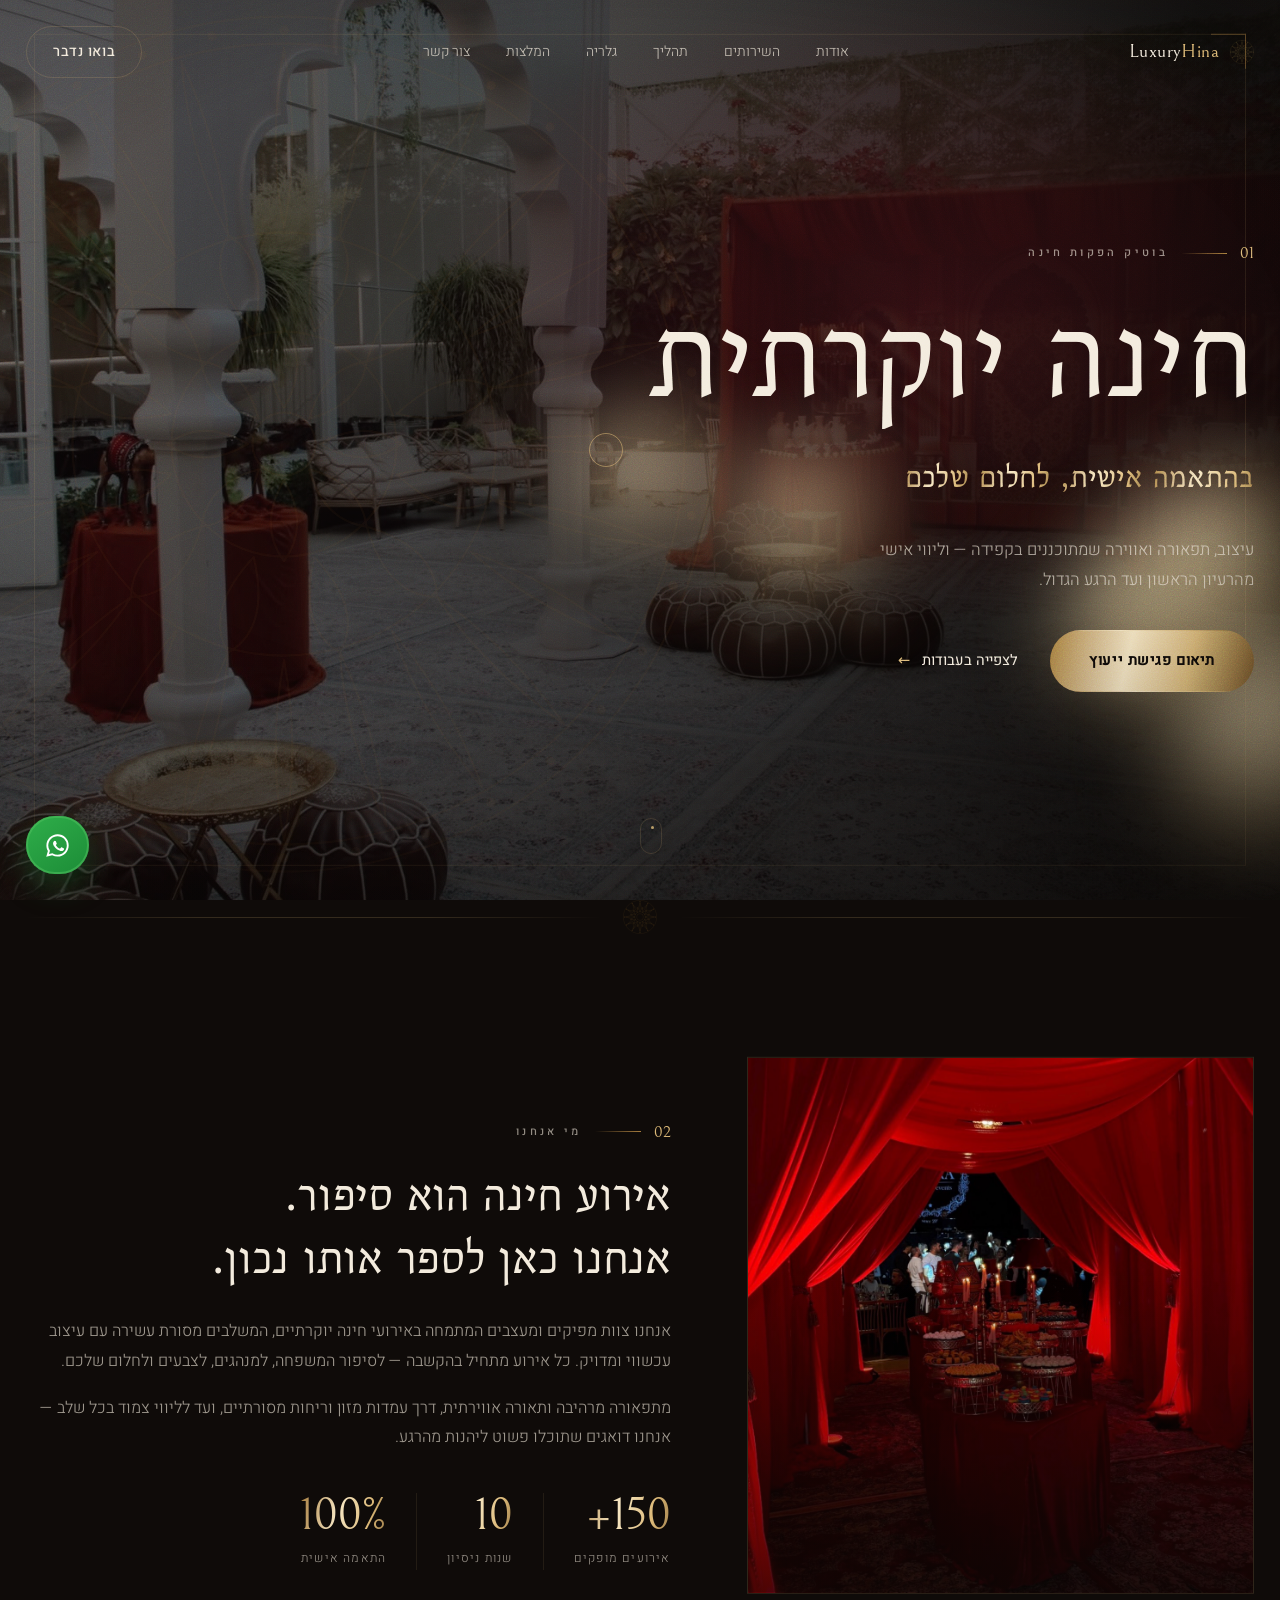
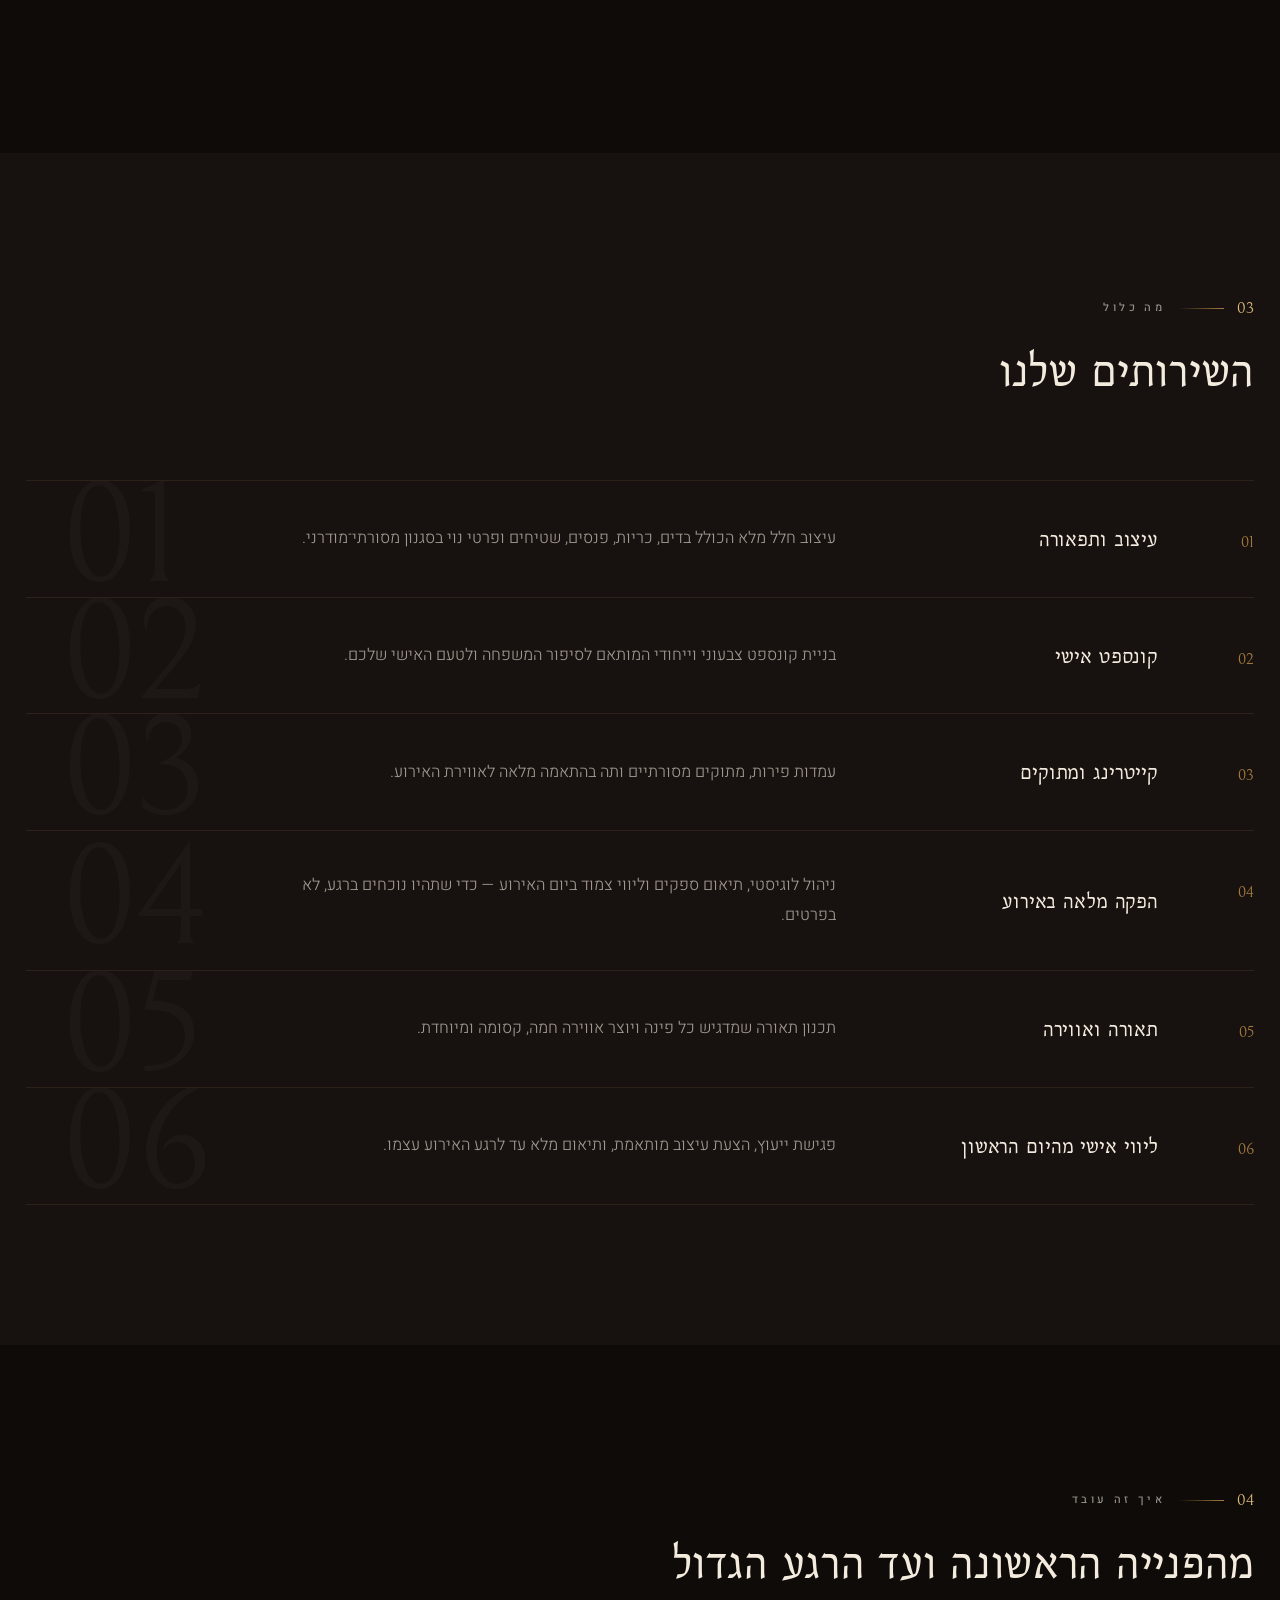
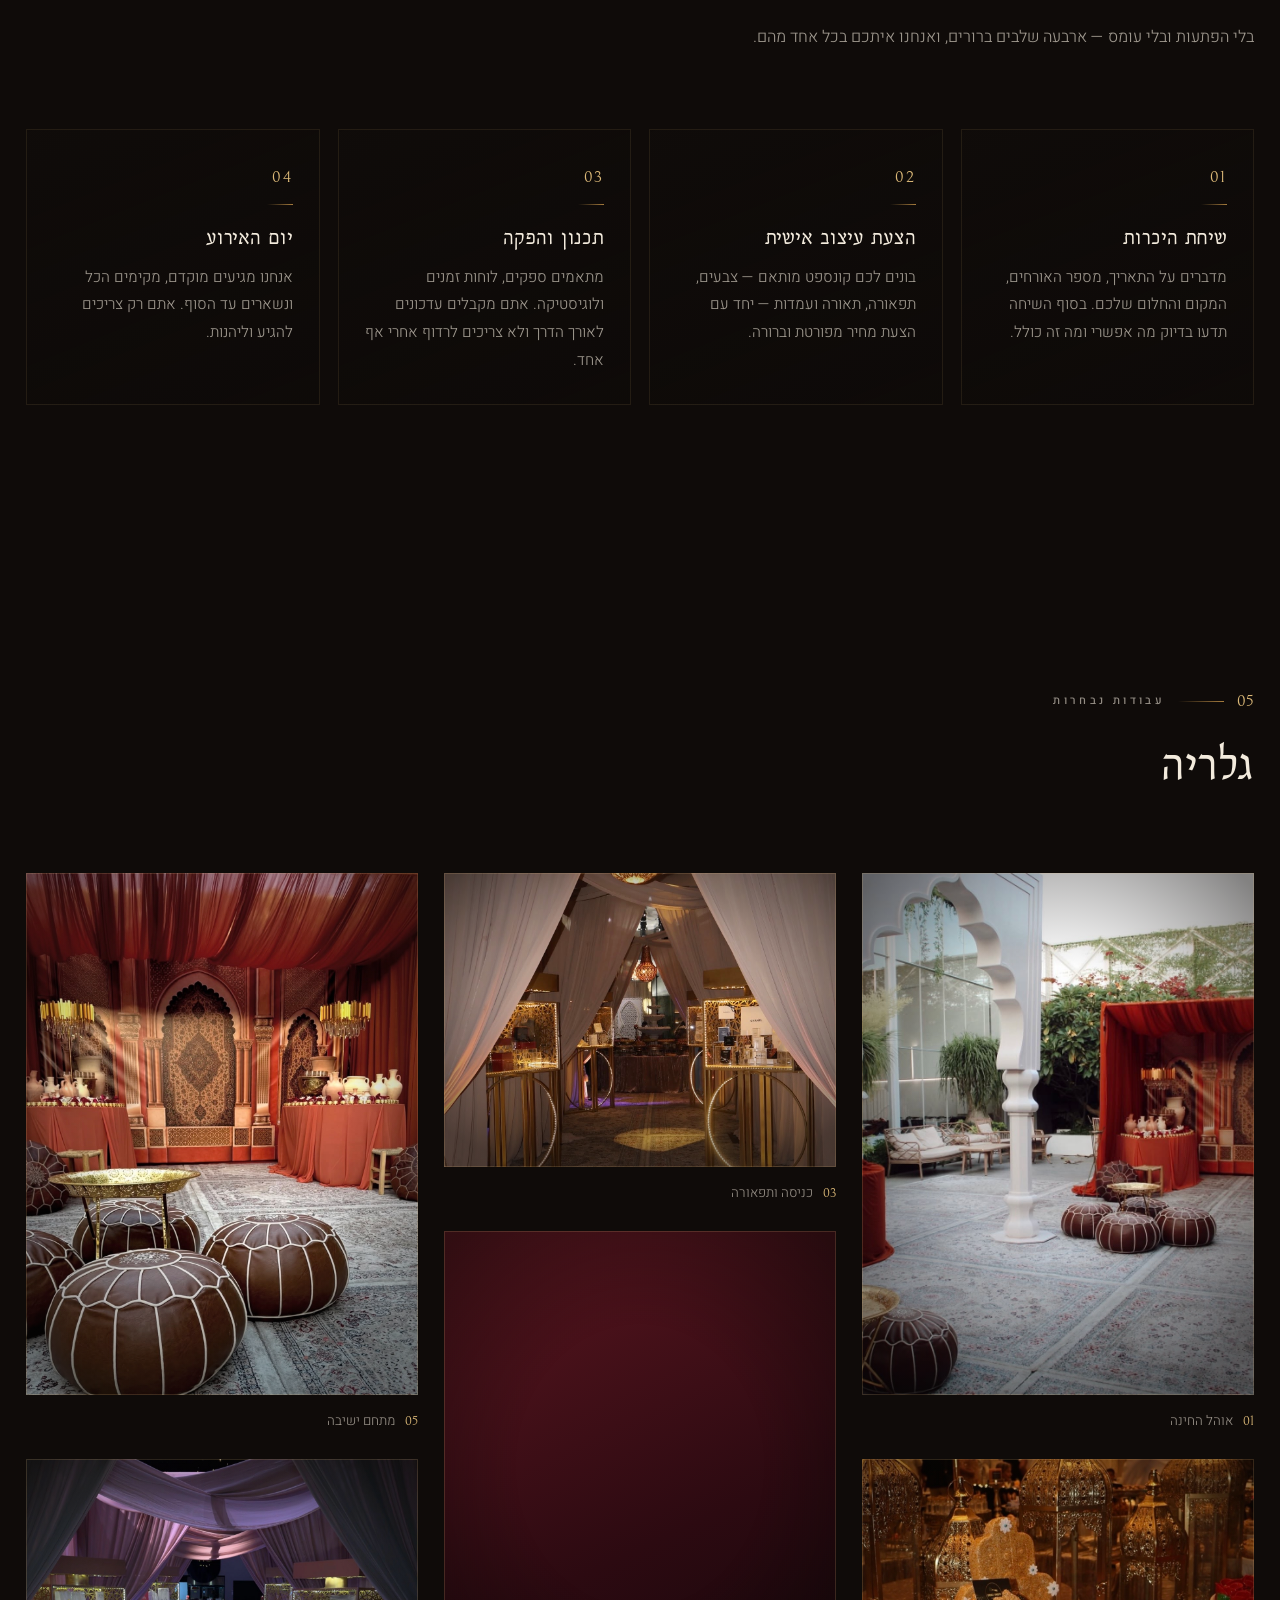
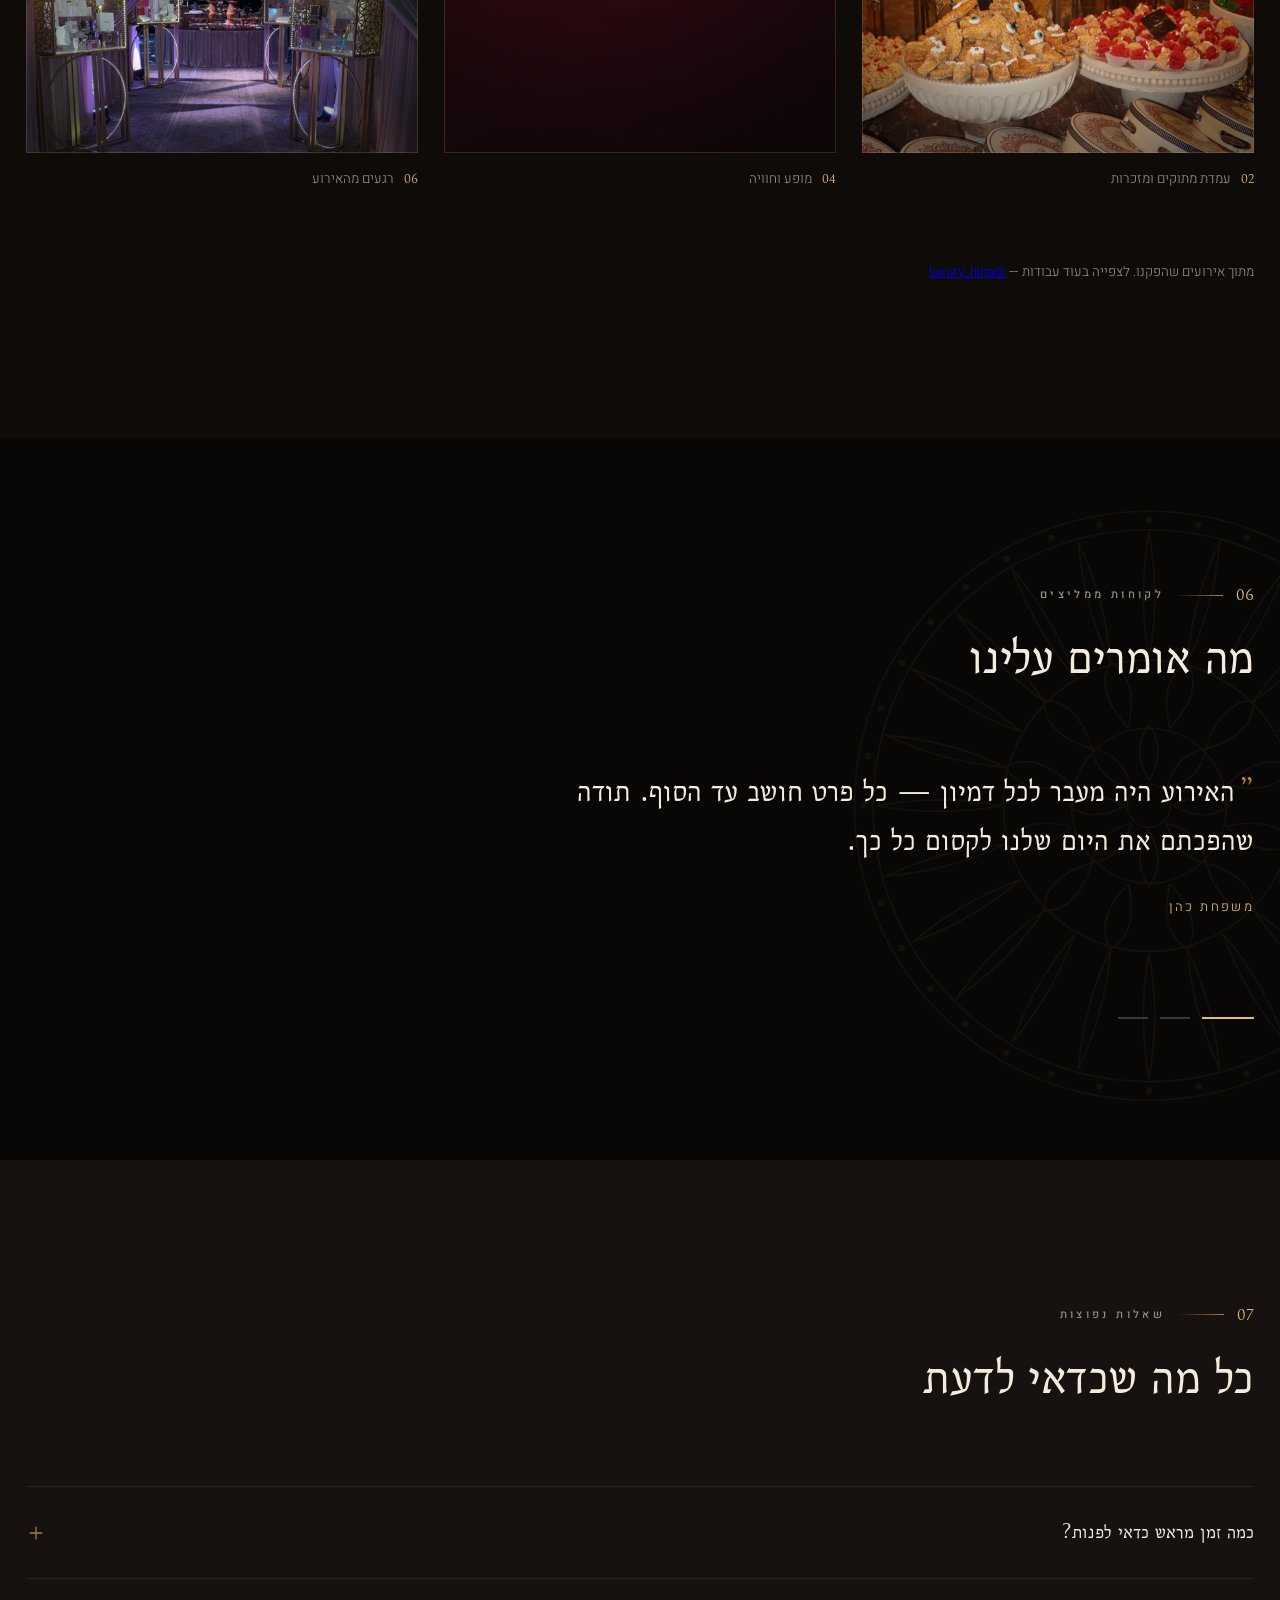
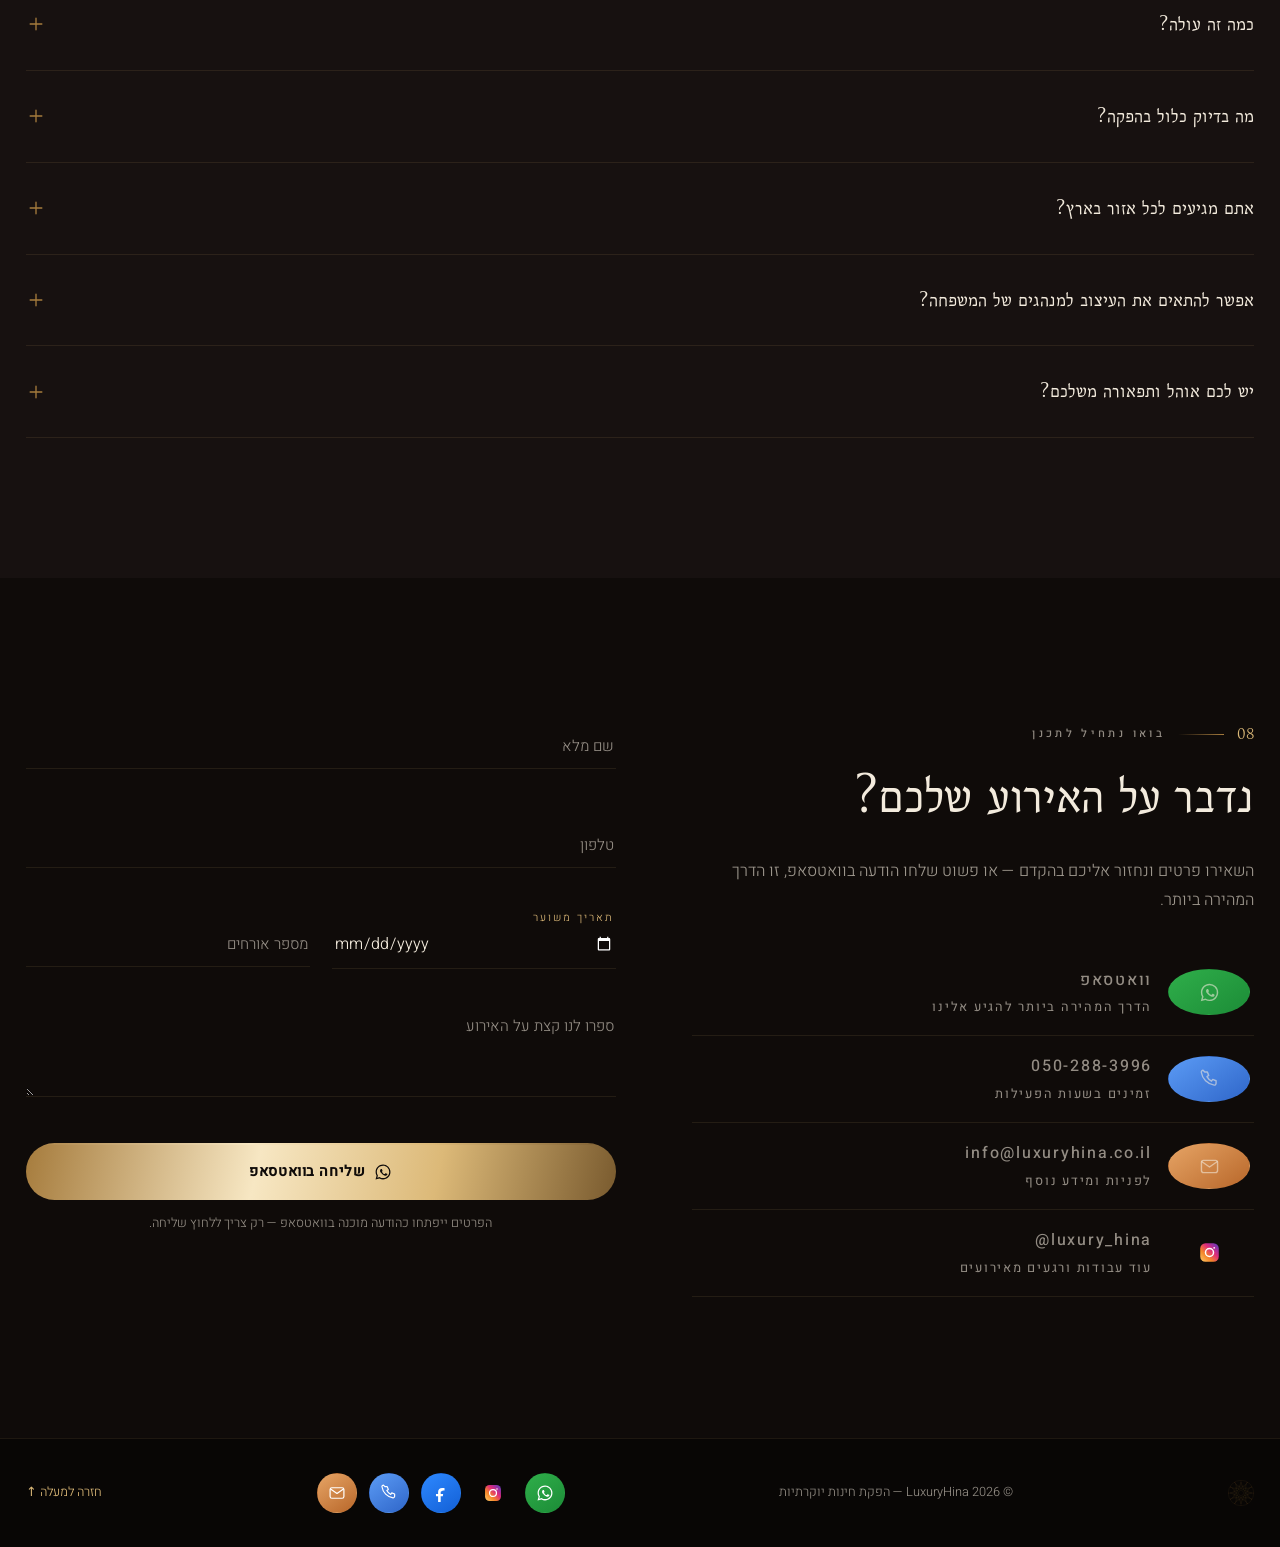
==== commit 47334f06: "Give WhatsApp, Instagram, phone, and mail icons real brand colors These were all rendering in the si" ====
--- a/index.html
+++ b/index.html
@@ -293,10 +293,19 @@
     <path fill="currentColor" d="M12.04 2C6.58 2 2.13 6.45 2.13 11.91c0 1.75.46 3.45 1.32 4.95L2 22l5.25-1.38a9.86 9.86 0 0 0 4.79 1.22h.01c5.46 0 9.91-4.45 9.91-9.91 0-2.65-1.03-5.14-2.9-7.01A9.82 9.82 0 0 0 12.04 2Zm0 1.67c2.2 0 4.27.86 5.83 2.42a8.2 8.2 0 0 1 2.41 5.82c0 4.54-3.7 8.24-8.25 8.24a8.22 8.22 0 0 1-4.19-1.15l-.3-.18-3.12.82.83-3.04-.2-.31a8.19 8.19 0 0 1-1.26-4.38c0-4.54 3.7-8.24 8.25-8.24Zm-2.5 4.2c-.16 0-.42.06-.64.3-.22.24-.85.83-.85 2.02s.87 2.34.99 2.5c.12.16 1.7 2.6 4.12 3.64.58.25 1.02.4 1.37.51.58.18 1.1.16 1.52.1.46-.07 1.43-.58 1.63-1.15.2-.57.2-1.05.14-1.15-.06-.1-.22-.16-.46-.28-.24-.12-1.43-.71-1.65-.79-.22-.08-.38-.12-.54.12-.16.24-.62.79-.76.95-.14.16-.28.18-.52.06-.24-.12-1.02-.38-1.94-1.2-.72-.64-1.2-1.43-1.34-1.67-.14-.24-.02-.37.1-.49.11-.11.24-.28.36-.42.12-.14.16-.24.24-.4.08-.16.04-.3-.02-.42-.06-.12-.54-1.31-.74-1.79-.19-.46-.39-.4-.54-.41h-.46Z"/>
   </symbol>
   <symbol id="ic-instagram" viewBox="0 0 24 24">
-    <g fill="none" stroke="currentColor" stroke-width="1.6" stroke-linecap="round" stroke-linejoin="round">
-      <rect x="3" y="3" width="18" height="18" rx="5"/>
-      <circle cx="12" cy="12" r="4"/>
-      <circle cx="17.2" cy="6.8" r="1.1" fill="currentColor" stroke="none"/>
+    <defs>
+      <linearGradient id="ig-grad" x1="0" y1="24" x2="24" y2="0" gradientUnits="userSpaceOnUse">
+        <stop offset="0" stop-color="#FEDA75"/>
+        <stop offset=".35" stop-color="#F58529"/>
+        <stop offset=".6" stop-color="#DD2A7B"/>
+        <stop offset=".82" stop-color="#8134AF"/>
+        <stop offset="1" stop-color="#515BD4"/>
+      </linearGradient>
+    </defs>
+    <rect x="1.4" y="1.4" width="21.2" height="21.2" rx="6" fill="url(#ig-grad)"/>
+    <g fill="none" stroke="#fff" stroke-width="1.7" stroke-linecap="round" stroke-linejoin="round">
+      <circle cx="12" cy="12" r="4.6"/>
+      <circle cx="17.35" cy="6.65" r="1" fill="#fff" stroke="none"/>
     </g>
   </symbol>
   <symbol id="ic-facebook" viewBox="0 0 24 24">
--- a/style.css
+++ b/style.css
@@ -1021,8 +1021,18 @@
 }
 .ch-ic svg { width: 21px; height: 21px; }
 .ch:hover .ch-ic { border-color: var(--gold-2); background: rgba(var(--gold-2-rgb),.10); transform: scale(1.06); }
-.ch-wa:hover, .ch:hover .ch-wa { border-color: #4bbd5c; color: #57cf6a; background: rgba(75,189,92,.12); }
-.ch:hover .ch-ig { border-color: #d774a8; color: #e08cba; background: rgba(215,116,168,.12); }
+/* Brand icons carry their own real-world colour at rest, not the site's
+   gold accent — WhatsApp/Instagram in particular should read instantly
+   as themselves regardless of which site theme is active. */
+.ch-wa, .ch-ph, .ch-ml { border-color: transparent; color: #fff; }
+.ch-wa { background: linear-gradient(145deg, #2fae4a, #1c8c37); }
+.ch-ph { background: linear-gradient(145deg, #5b9bf5, #2f66c9); }
+.ch-ml { background: linear-gradient(145deg, #e6a465, #b8672a); }
+.ch-ig { border-color: transparent; background: none; }
+.ch:hover .ch-wa { background: linear-gradient(145deg, #34c150, #1c8c37); transform: scale(1.06); }
+.ch:hover .ch-ph { background: linear-gradient(145deg, #6ba7ff, #2f66c9); transform: scale(1.06); }
+.ch:hover .ch-ml { background: linear-gradient(145deg, #f0b077, #b8672a); transform: scale(1.06); }
+.ch:hover .ch-ig { background: rgba(var(--gold-2-rgb),.08); transform: scale(1.06); }
 .ch-txt { display: flex; flex-direction: column; gap: 2px; min-width: 0; }
 .ch-txt b { font-weight: 500; font-size: 1rem; }
 .ch-txt em { font-style: normal; font-size: .8rem; color: var(--cream-faint); }
@@ -1036,7 +1046,17 @@
   transition: border-color .4s var(--ease), color .4s var(--ease), background .4s var(--ease), transform .4s var(--ease);
 }
 .social svg { width: 18px; height: 18px; }
-.social a:hover { border-color: var(--gold-2); color: var(--gold-1); background: rgba(var(--gold-2-rgb),.10); transform: translateY(-3px); }
+.social a:hover { transform: translateY(-3px); }
+.social a.soc-wa, .social a.soc-fb, .social a.soc-ph, .social a.soc-ml { border-color: transparent; color: #fff; }
+.social a.soc-wa { background: linear-gradient(145deg, #2fae4a, #1c8c37); }
+.social a.soc-fb { background: linear-gradient(145deg, #2d88ff, #1360d6); }
+.social a.soc-ph { background: linear-gradient(145deg, #5b9bf5, #2f66c9); }
+.social a.soc-ml { background: linear-gradient(145deg, #e6a465, #b8672a); }
+.social a.soc-ig { border-color: transparent; }
+.social a.soc-wa:hover { background: linear-gradient(145deg, #34c150, #1c8c37); }
+.social a.soc-fb:hover { background: linear-gradient(145deg, #4a9bff, #1360d6); }
+.social a.soc-ph:hover { background: linear-gradient(145deg, #6ba7ff, #2f66c9); }
+.social a.soc-ml:hover { background: linear-gradient(145deg, #f0b077, #b8672a); }
 
 /* ═══════════════  FLOATING WHATSAPP  ═══════════════ */
 .wa-float {
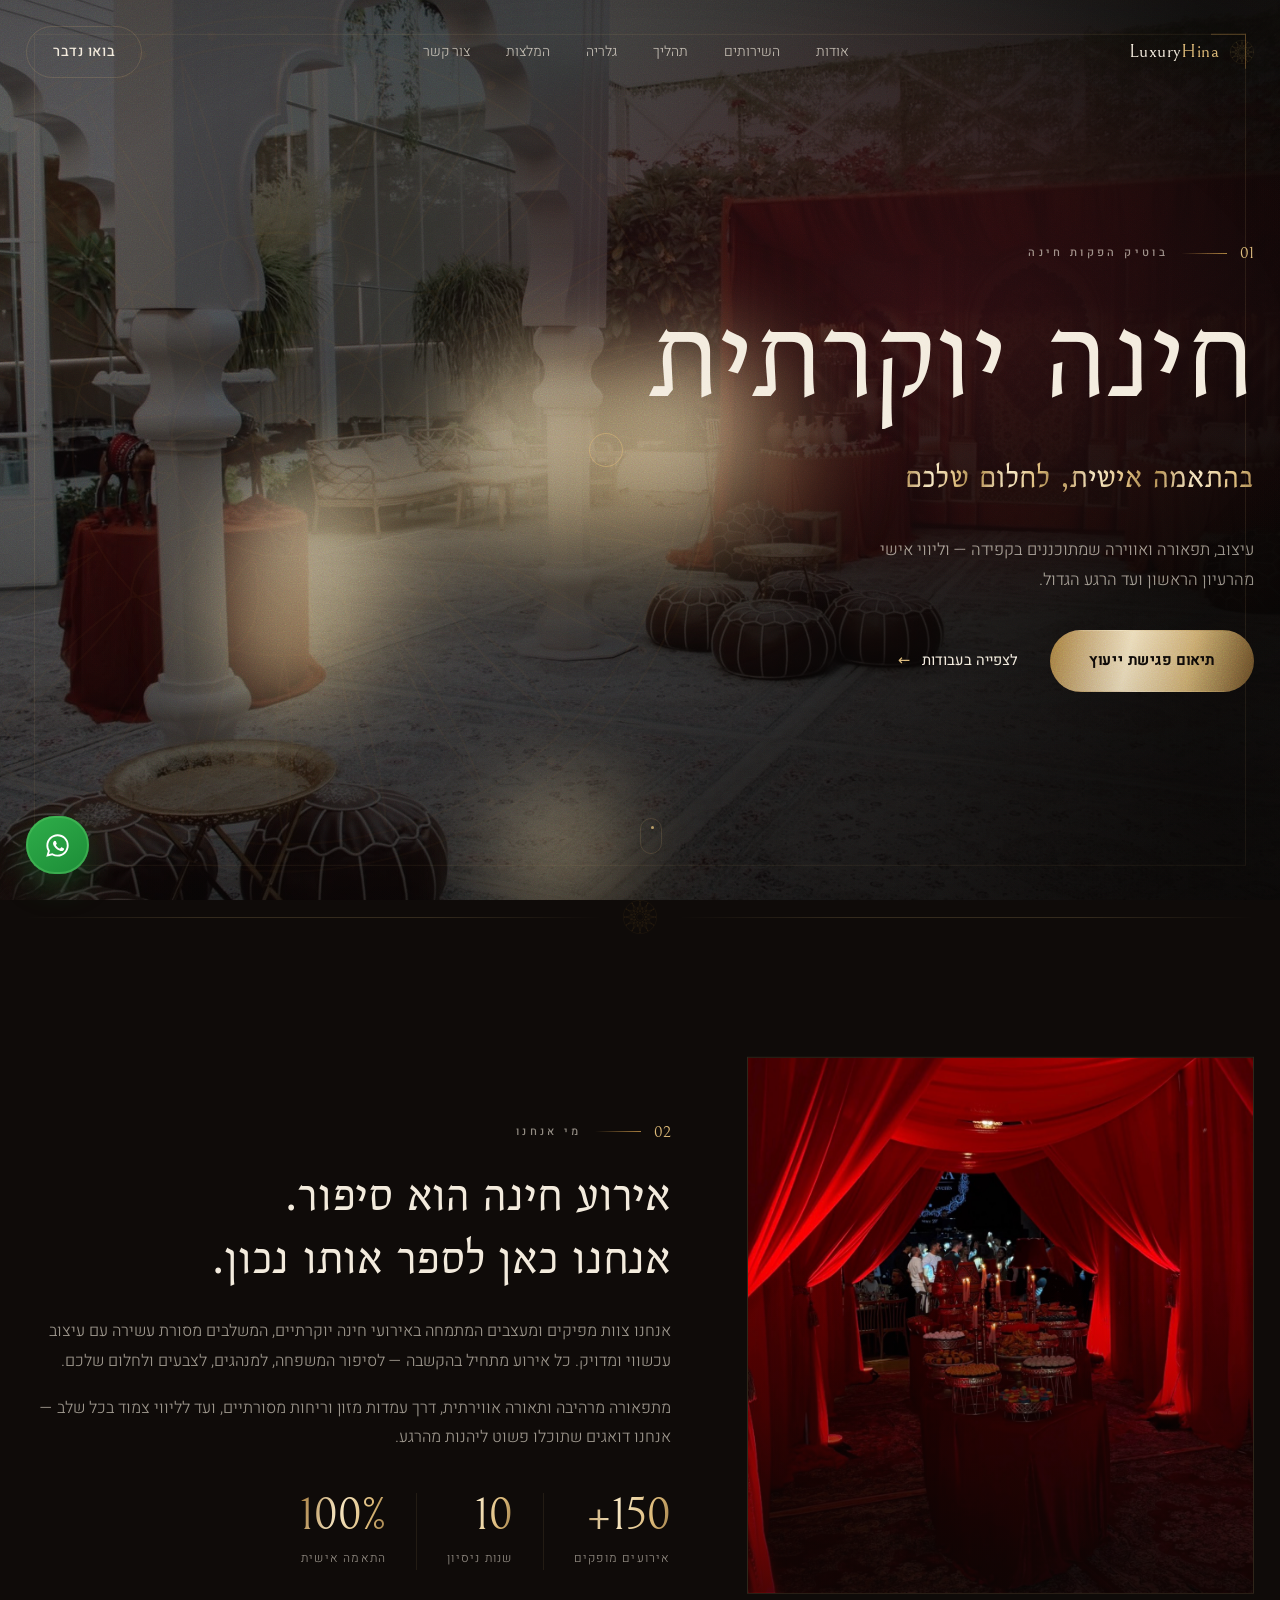
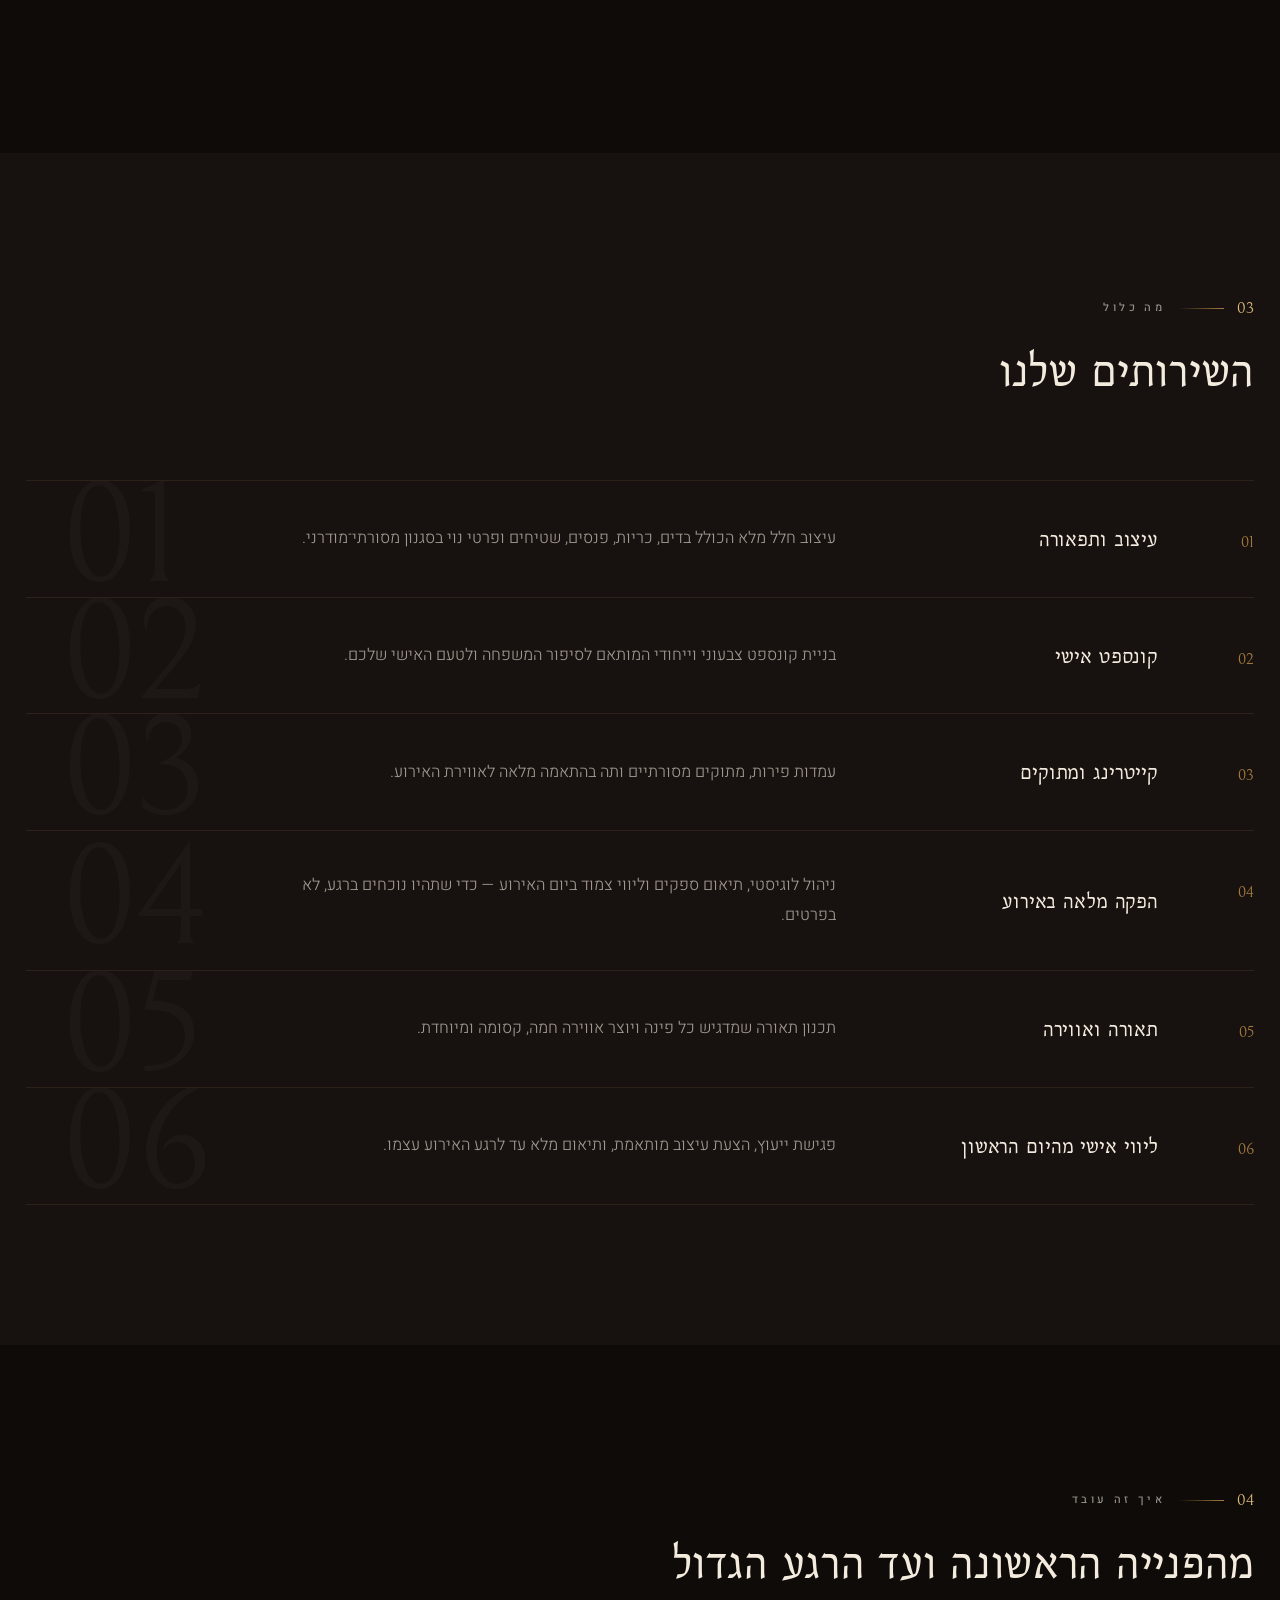
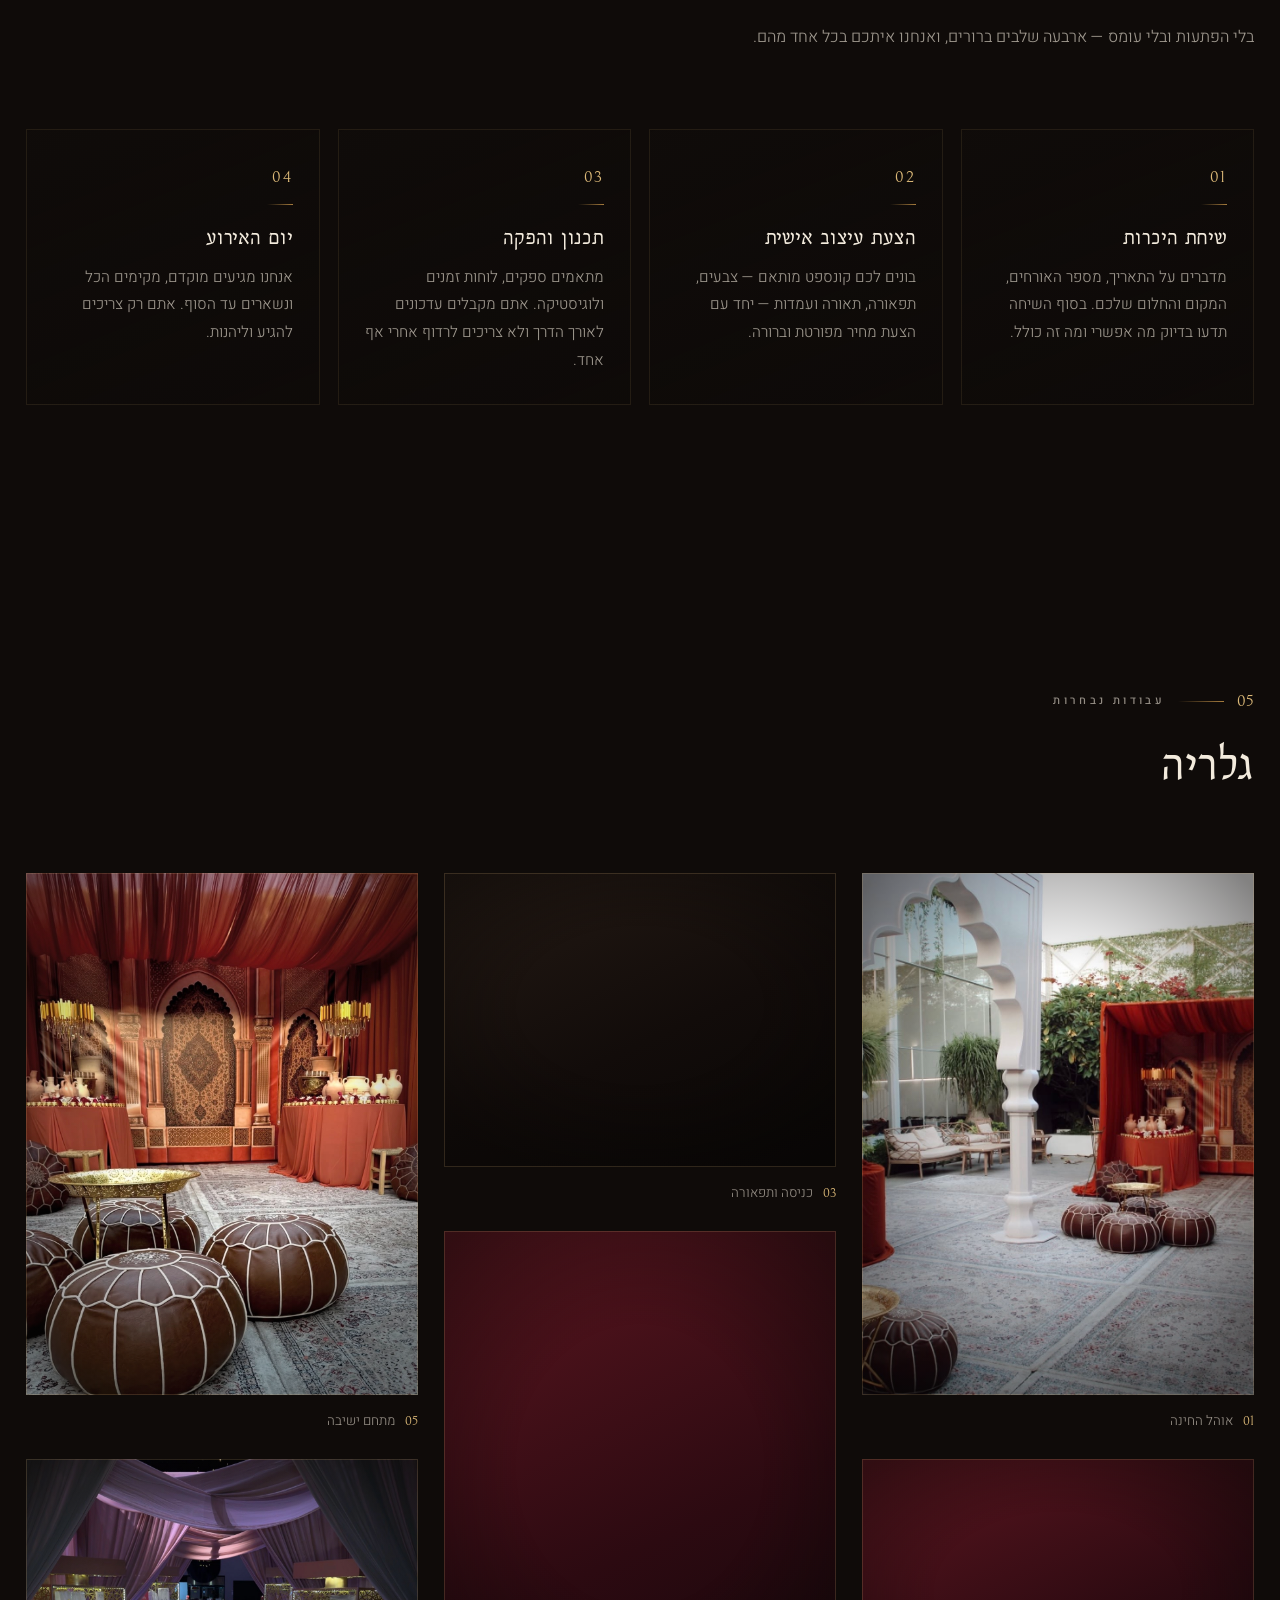
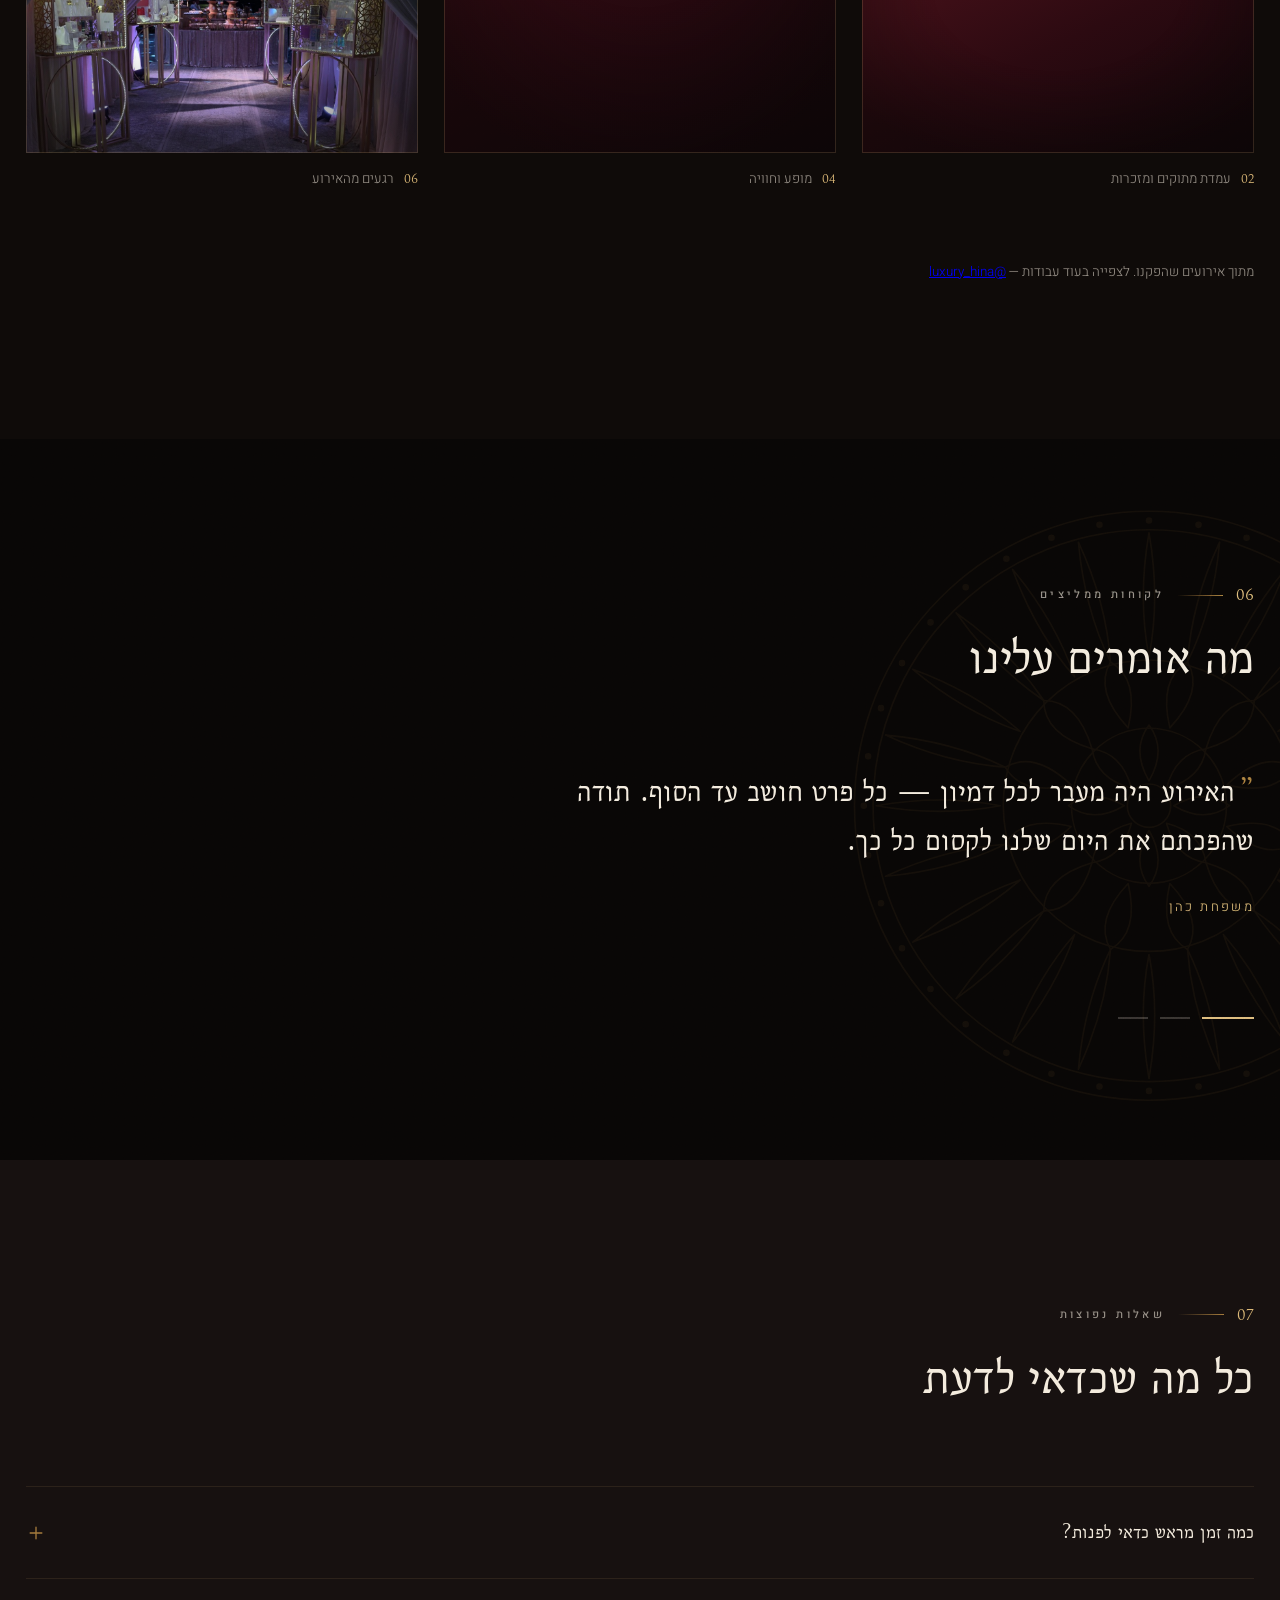
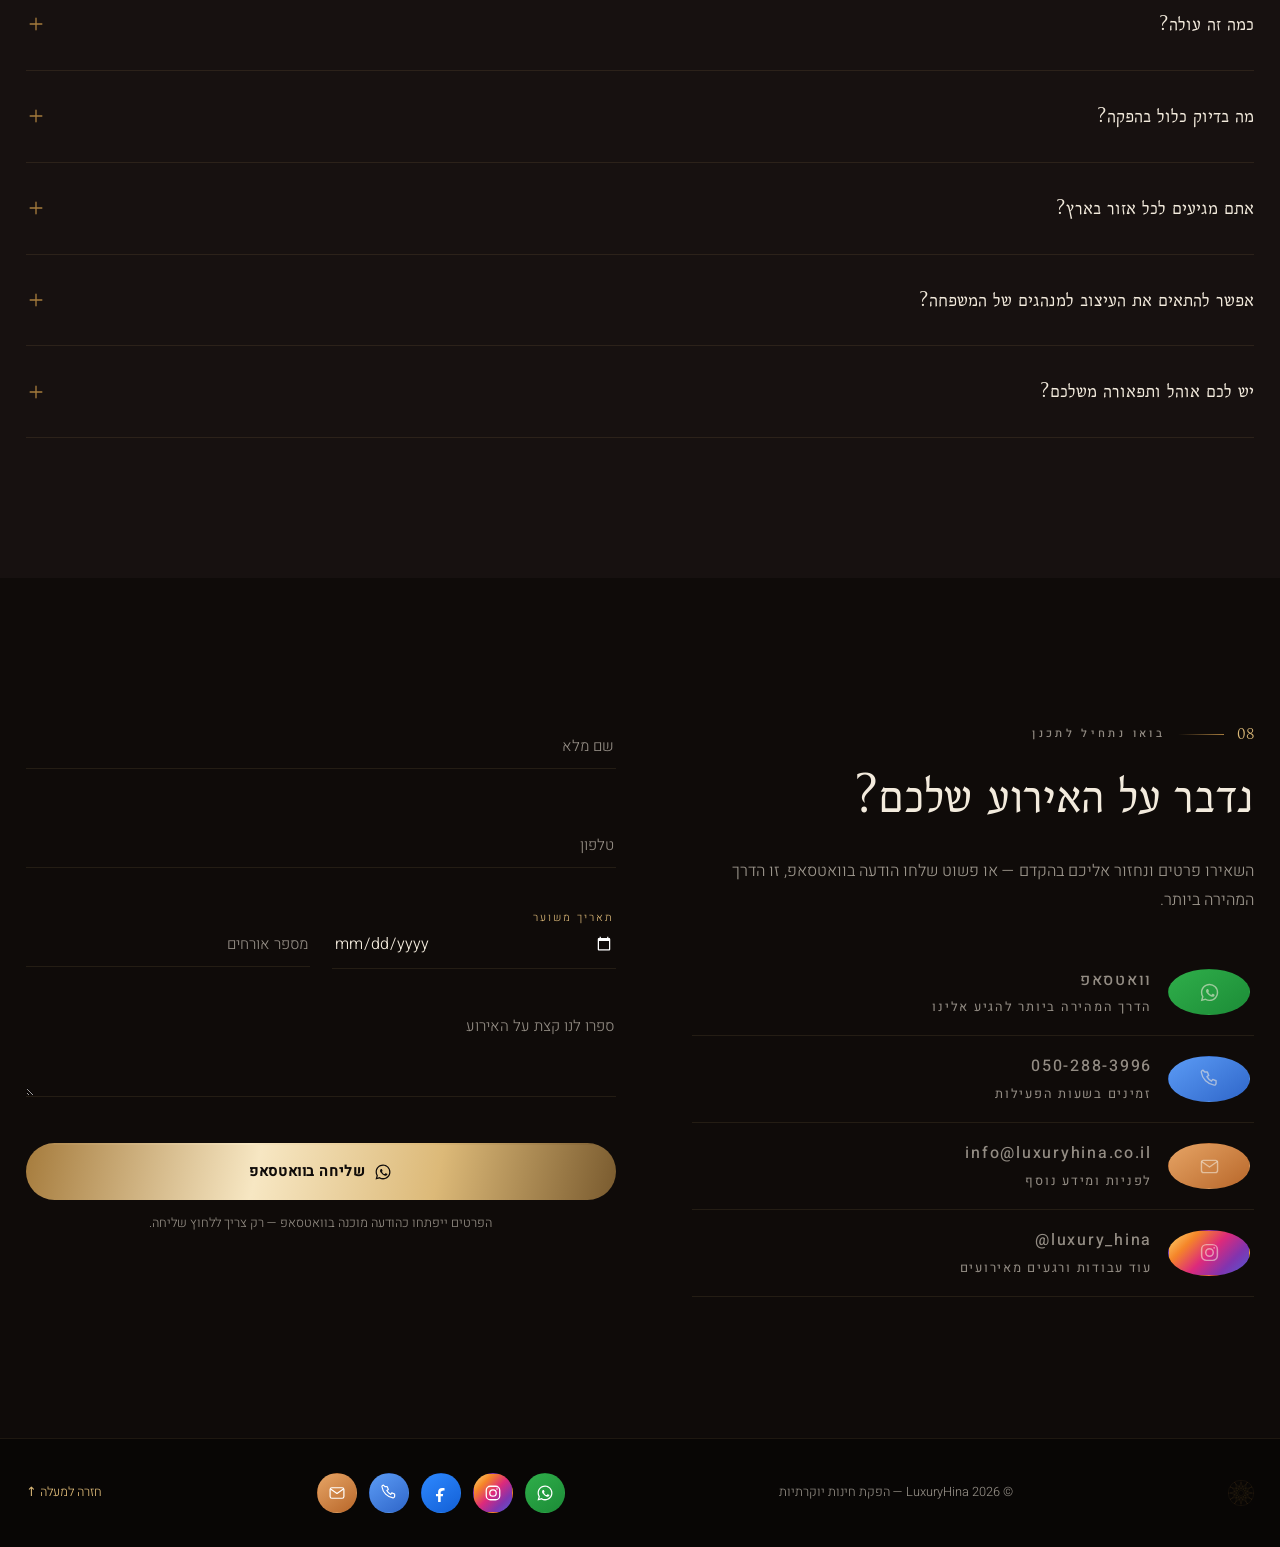
==== commit 6437c6d2: "Fix Instagram icon: fill the whole badge, not just a small square The Instagram icon previously carr" ====
--- a/index.html
+++ b/index.html
@@ -293,19 +293,10 @@
     <path fill="currentColor" d="M12.04 2C6.58 2 2.13 6.45 2.13 11.91c0 1.75.46 3.45 1.32 4.95L2 22l5.25-1.38a9.86 9.86 0 0 0 4.79 1.22h.01c5.46 0 9.91-4.45 9.91-9.91 0-2.65-1.03-5.14-2.9-7.01A9.82 9.82 0 0 0 12.04 2Zm0 1.67c2.2 0 4.27.86 5.83 2.42a8.2 8.2 0 0 1 2.41 5.82c0 4.54-3.7 8.24-8.25 8.24a8.22 8.22 0 0 1-4.19-1.15l-.3-.18-3.12.82.83-3.04-.2-.31a8.19 8.19 0 0 1-1.26-4.38c0-4.54 3.7-8.24 8.25-8.24Zm-2.5 4.2c-.16 0-.42.06-.64.3-.22.24-.85.83-.85 2.02s.87 2.34.99 2.5c.12.16 1.7 2.6 4.12 3.64.58.25 1.02.4 1.37.51.58.18 1.1.16 1.52.1.46-.07 1.43-.58 1.63-1.15.2-.57.2-1.05.14-1.15-.06-.1-.22-.16-.46-.28-.24-.12-1.43-.71-1.65-.79-.22-.08-.38-.12-.54.12-.16.24-.62.79-.76.95-.14.16-.28.18-.52.06-.24-.12-1.02-.38-1.94-1.2-.72-.64-1.2-1.43-1.34-1.67-.14-.24-.02-.37.1-.49.11-.11.24-.28.36-.42.12-.14.16-.24.24-.4.08-.16.04-.3-.02-.42-.06-.12-.54-1.31-.74-1.79-.19-.46-.39-.4-.54-.41h-.46Z"/>
   </symbol>
   <symbol id="ic-instagram" viewBox="0 0 24 24">
-    <defs>
-      <linearGradient id="ig-grad" x1="0" y1="24" x2="24" y2="0" gradientUnits="userSpaceOnUse">
-        <stop offset="0" stop-color="#FEDA75"/>
-        <stop offset=".35" stop-color="#F58529"/>
-        <stop offset=".6" stop-color="#DD2A7B"/>
-        <stop offset=".82" stop-color="#8134AF"/>
-        <stop offset="1" stop-color="#515BD4"/>
-      </linearGradient>
-    </defs>
-    <rect x="1.4" y="1.4" width="21.2" height="21.2" rx="6" fill="url(#ig-grad)"/>
-    <g fill="none" stroke="#fff" stroke-width="1.7" stroke-linecap="round" stroke-linejoin="round">
-      <circle cx="12" cy="12" r="4.6"/>
-      <circle cx="17.35" cy="6.65" r="1" fill="#fff" stroke="none"/>
+    <g fill="none" stroke="currentColor" stroke-width="1.7" stroke-linecap="round" stroke-linejoin="round">
+      <rect x="3" y="3" width="18" height="18" rx="5.5"/>
+      <circle cx="12" cy="12" r="4.3"/>
+      <circle cx="17.35" cy="6.65" r="1" fill="currentColor" stroke="none"/>
     </g>
   </symbol>
   <symbol id="ic-facebook" viewBox="0 0 24 24">
--- a/style.css
+++ b/style.css
@@ -1024,15 +1024,15 @@
 /* Brand icons carry their own real-world colour at rest, not the site's
    gold accent — WhatsApp/Instagram in particular should read instantly
    as themselves regardless of which site theme is active. */
-.ch-wa, .ch-ph, .ch-ml { border-color: transparent; color: #fff; }
+.ch-wa, .ch-ph, .ch-ml, .ch-ig { border-color: transparent; color: #fff; }
 .ch-wa { background: linear-gradient(145deg, #2fae4a, #1c8c37); }
 .ch-ph { background: linear-gradient(145deg, #5b9bf5, #2f66c9); }
 .ch-ml { background: linear-gradient(145deg, #e6a465, #b8672a); }
-.ch-ig { border-color: transparent; background: none; }
+.ch-ig { background: linear-gradient(135deg, #FEDA75 0%, #F58529 25%, #DD2A7B 50%, #8134AF 75%, #515BD4 100%); }
 .ch:hover .ch-wa { background: linear-gradient(145deg, #34c150, #1c8c37); transform: scale(1.06); }
 .ch:hover .ch-ph { background: linear-gradient(145deg, #6ba7ff, #2f66c9); transform: scale(1.06); }
 .ch:hover .ch-ml { background: linear-gradient(145deg, #f0b077, #b8672a); transform: scale(1.06); }
-.ch:hover .ch-ig { background: rgba(var(--gold-2-rgb),.08); transform: scale(1.06); }
+.ch:hover .ch-ig { background: linear-gradient(135deg, #ffe28f 0%, #ff9a3d 25%, #ea3d8f 50%, #9548c9 75%, #6470e8 100%); transform: scale(1.06); }
 .ch-txt { display: flex; flex-direction: column; gap: 2px; min-width: 0; }
 .ch-txt b { font-weight: 500; font-size: 1rem; }
 .ch-txt em { font-style: normal; font-size: .8rem; color: var(--cream-faint); }
@@ -1047,16 +1047,17 @@
 }
 .social svg { width: 18px; height: 18px; }
 .social a:hover { transform: translateY(-3px); }
-.social a.soc-wa, .social a.soc-fb, .social a.soc-ph, .social a.soc-ml { border-color: transparent; color: #fff; }
+.social a.soc-wa, .social a.soc-fb, .social a.soc-ph, .social a.soc-ml, .social a.soc-ig { border-color: transparent; color: #fff; }
 .social a.soc-wa { background: linear-gradient(145deg, #2fae4a, #1c8c37); }
 .social a.soc-fb { background: linear-gradient(145deg, #2d88ff, #1360d6); }
 .social a.soc-ph { background: linear-gradient(145deg, #5b9bf5, #2f66c9); }
 .social a.soc-ml { background: linear-gradient(145deg, #e6a465, #b8672a); }
-.social a.soc-ig { border-color: transparent; }
+.social a.soc-ig { background: linear-gradient(135deg, #FEDA75 0%, #F58529 25%, #DD2A7B 50%, #8134AF 75%, #515BD4 100%); }
 .social a.soc-wa:hover { background: linear-gradient(145deg, #34c150, #1c8c37); }
 .social a.soc-fb:hover { background: linear-gradient(145deg, #4a9bff, #1360d6); }
 .social a.soc-ph:hover { background: linear-gradient(145deg, #6ba7ff, #2f66c9); }
 .social a.soc-ml:hover { background: linear-gradient(145deg, #f0b077, #b8672a); }
+.social a.soc-ig:hover { background: linear-gradient(135deg, #ffe28f 0%, #ff9a3d 25%, #ea3d8f 50%, #9548c9 75%, #6470e8 100%); }
 
 /* ═══════════════  FLOATING WHATSAPP  ═══════════════ */
 .wa-float {
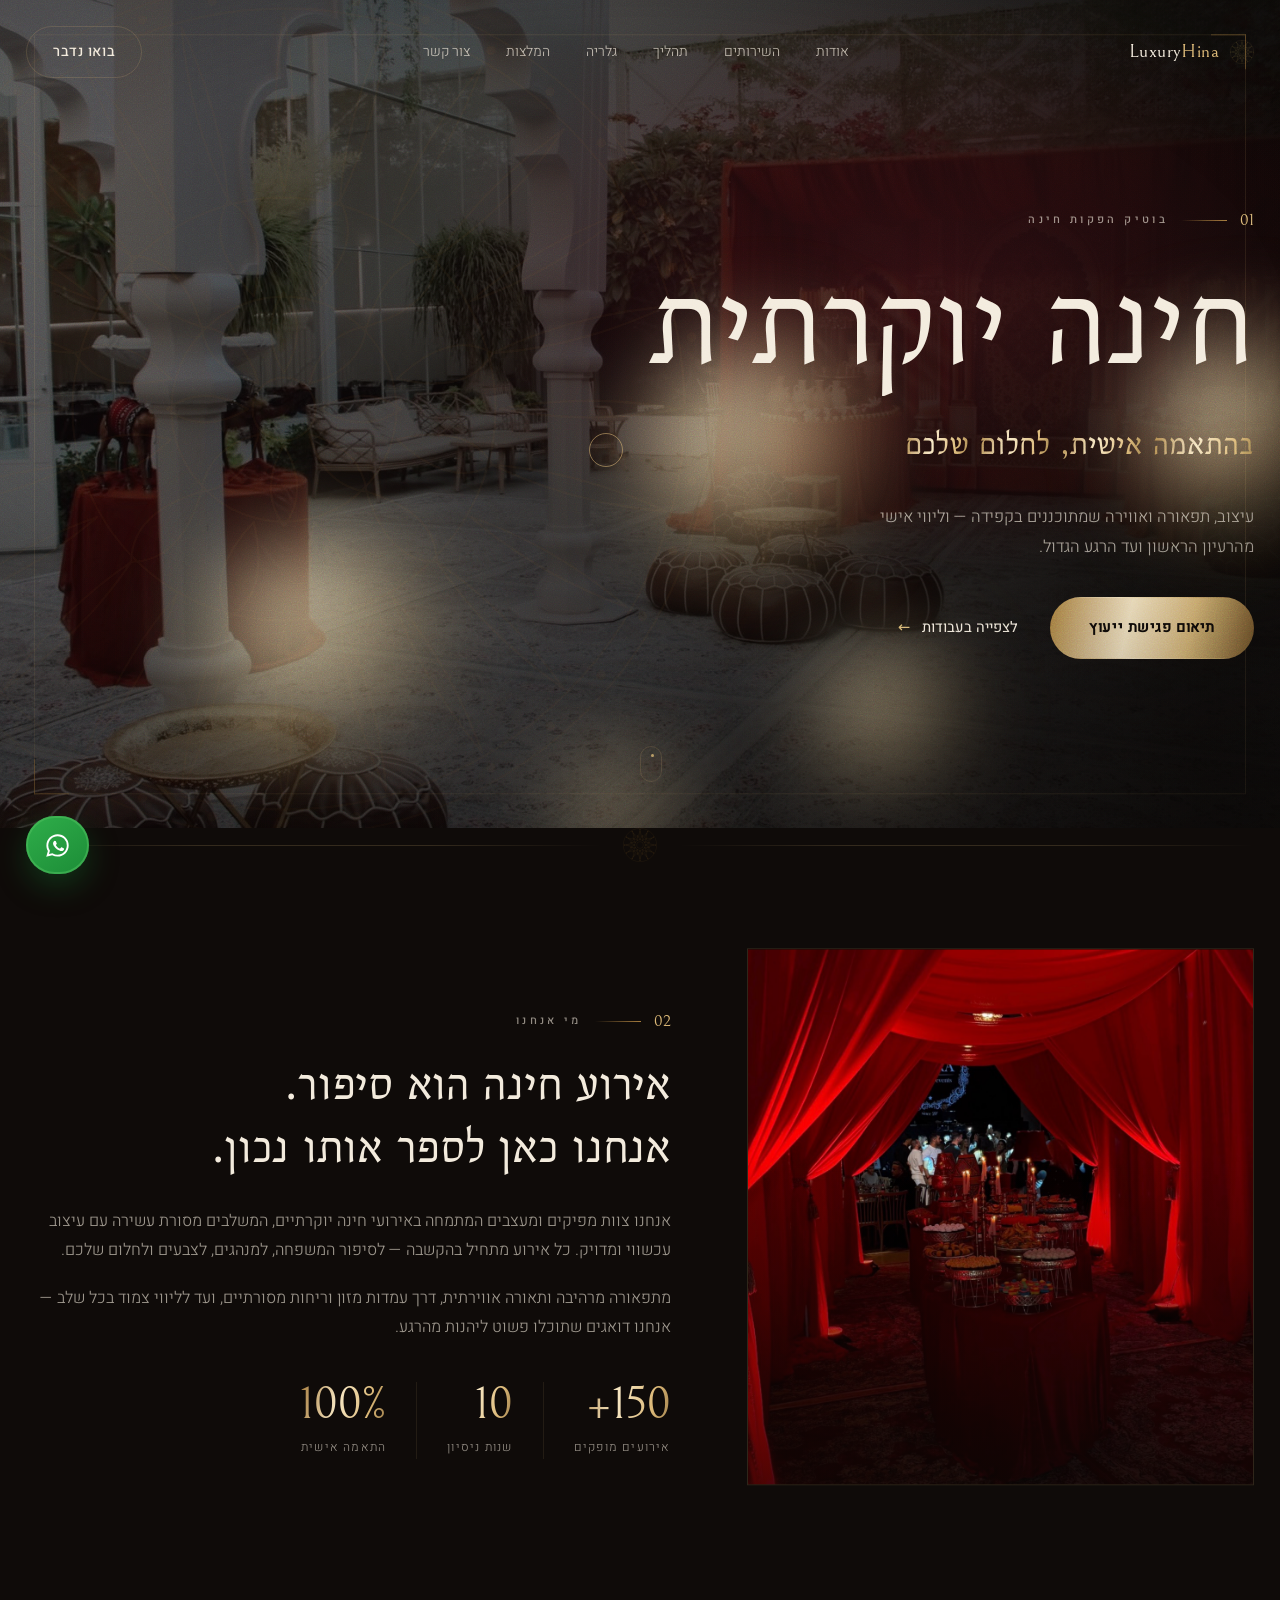
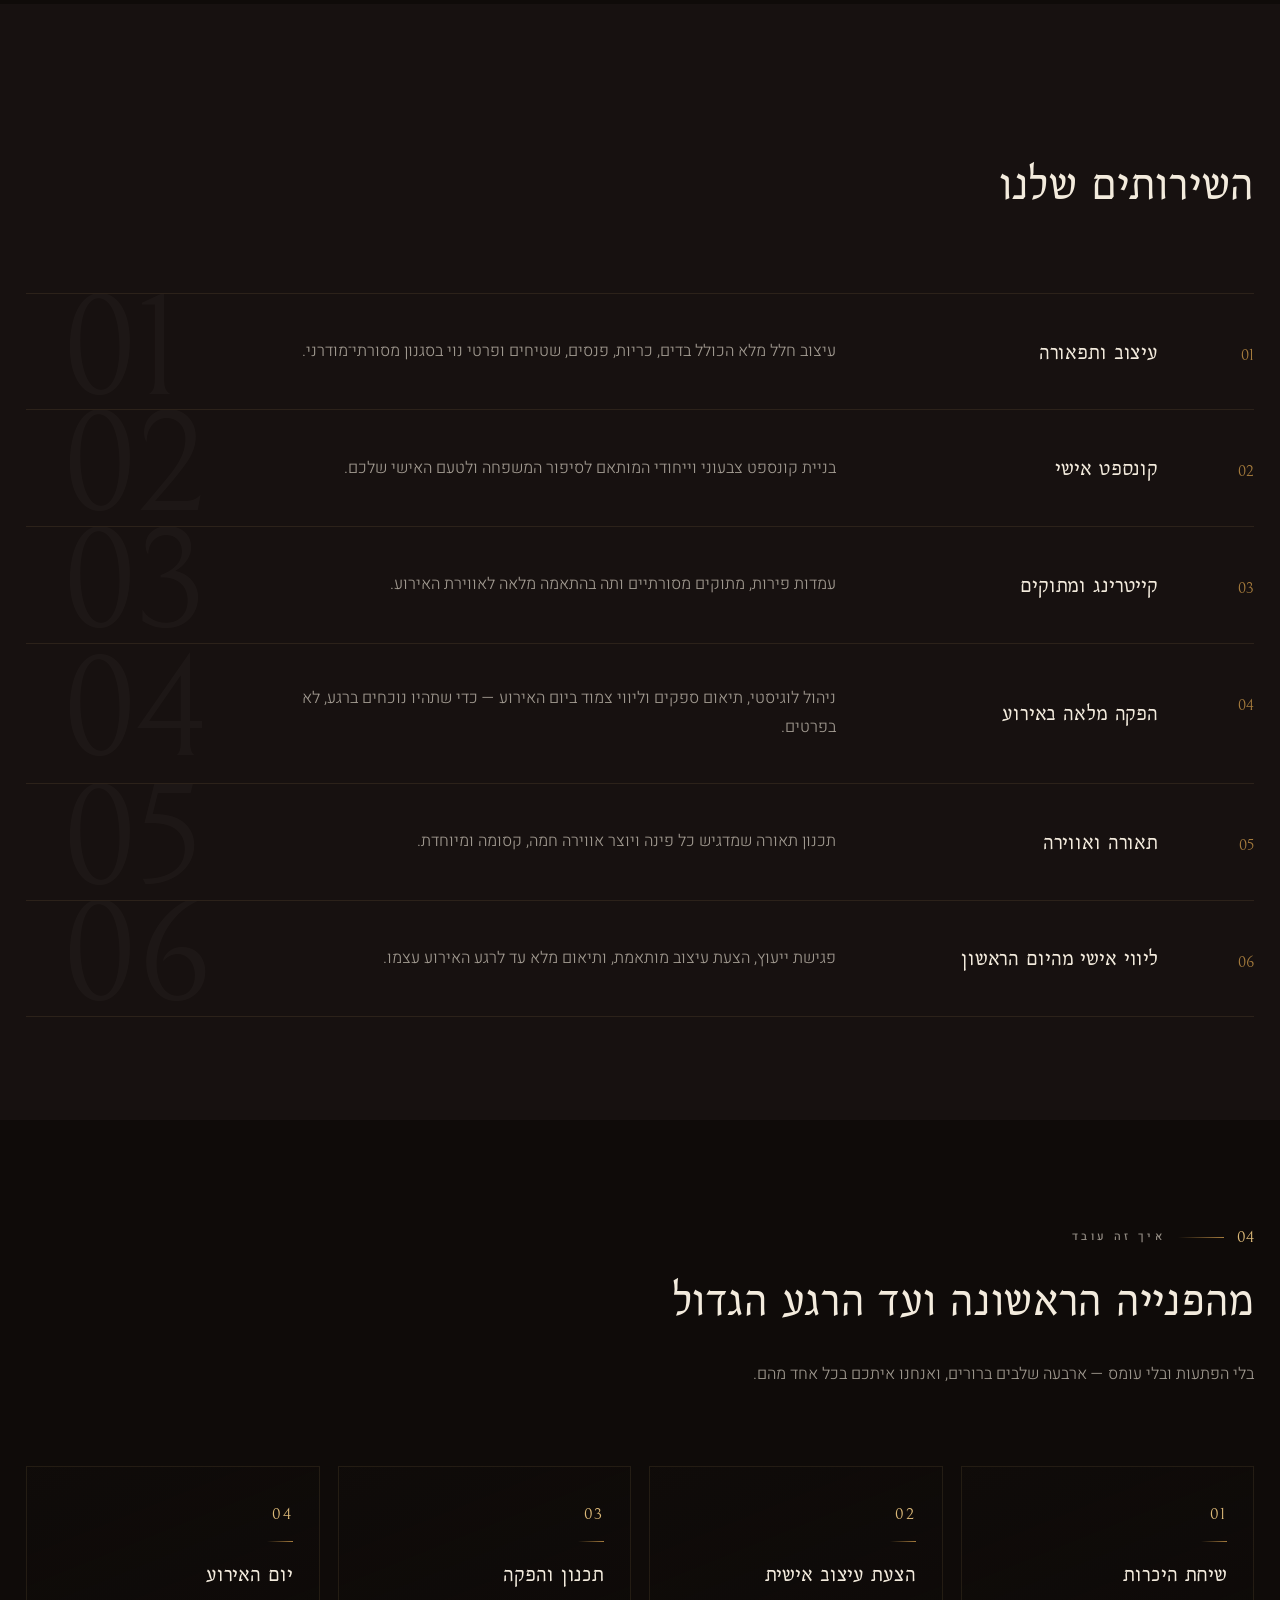
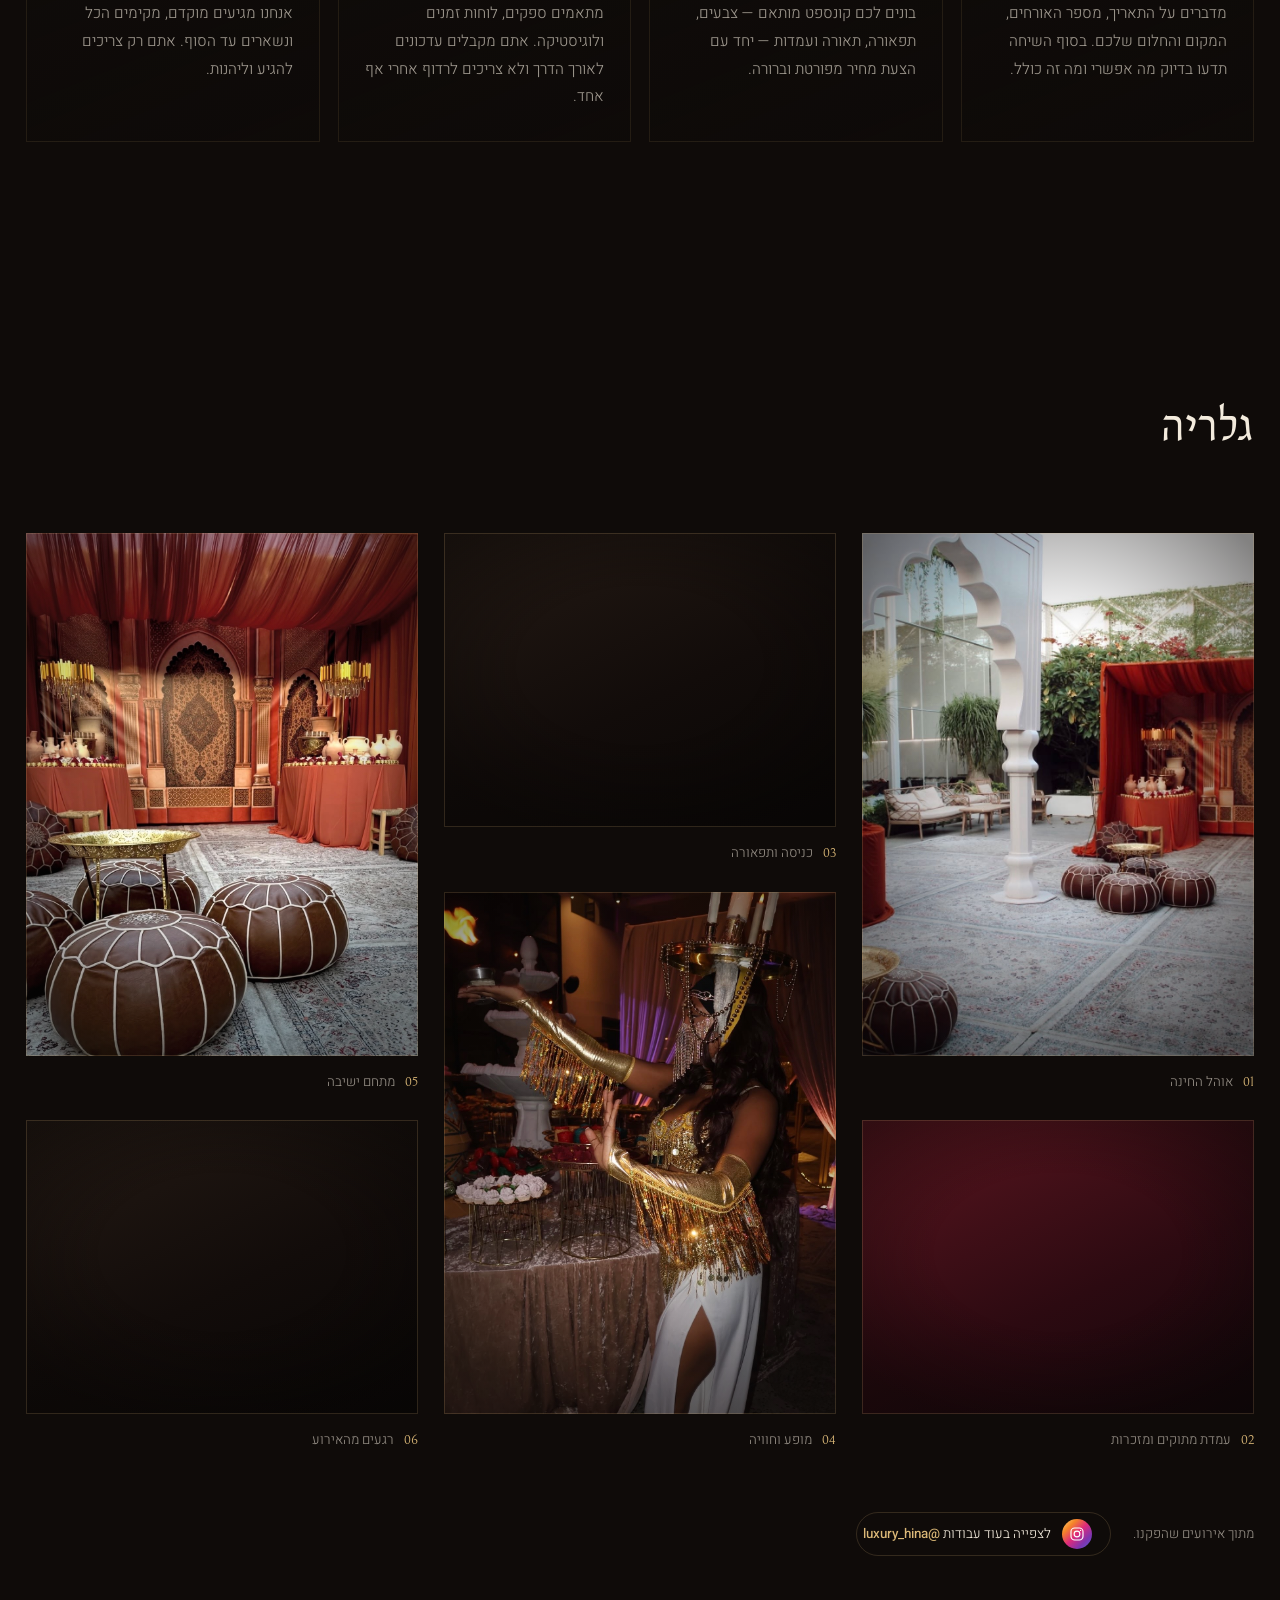
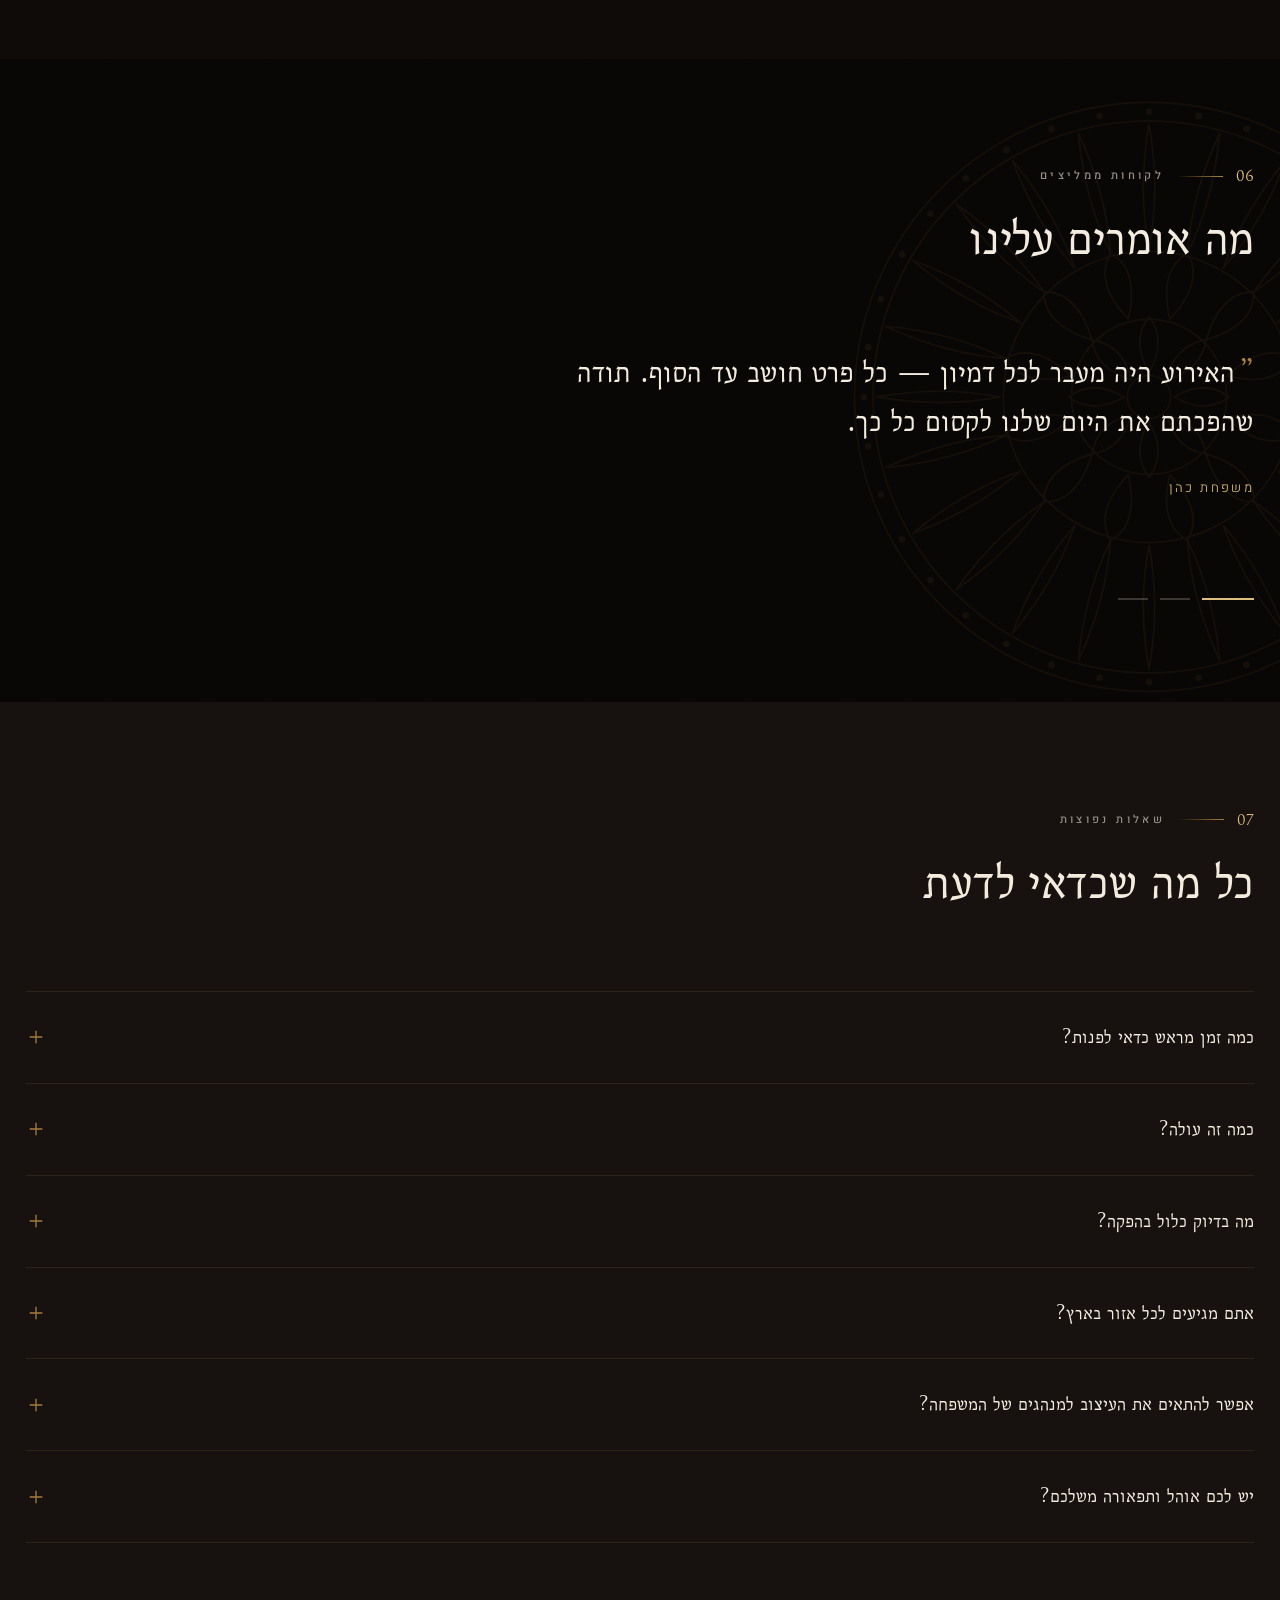
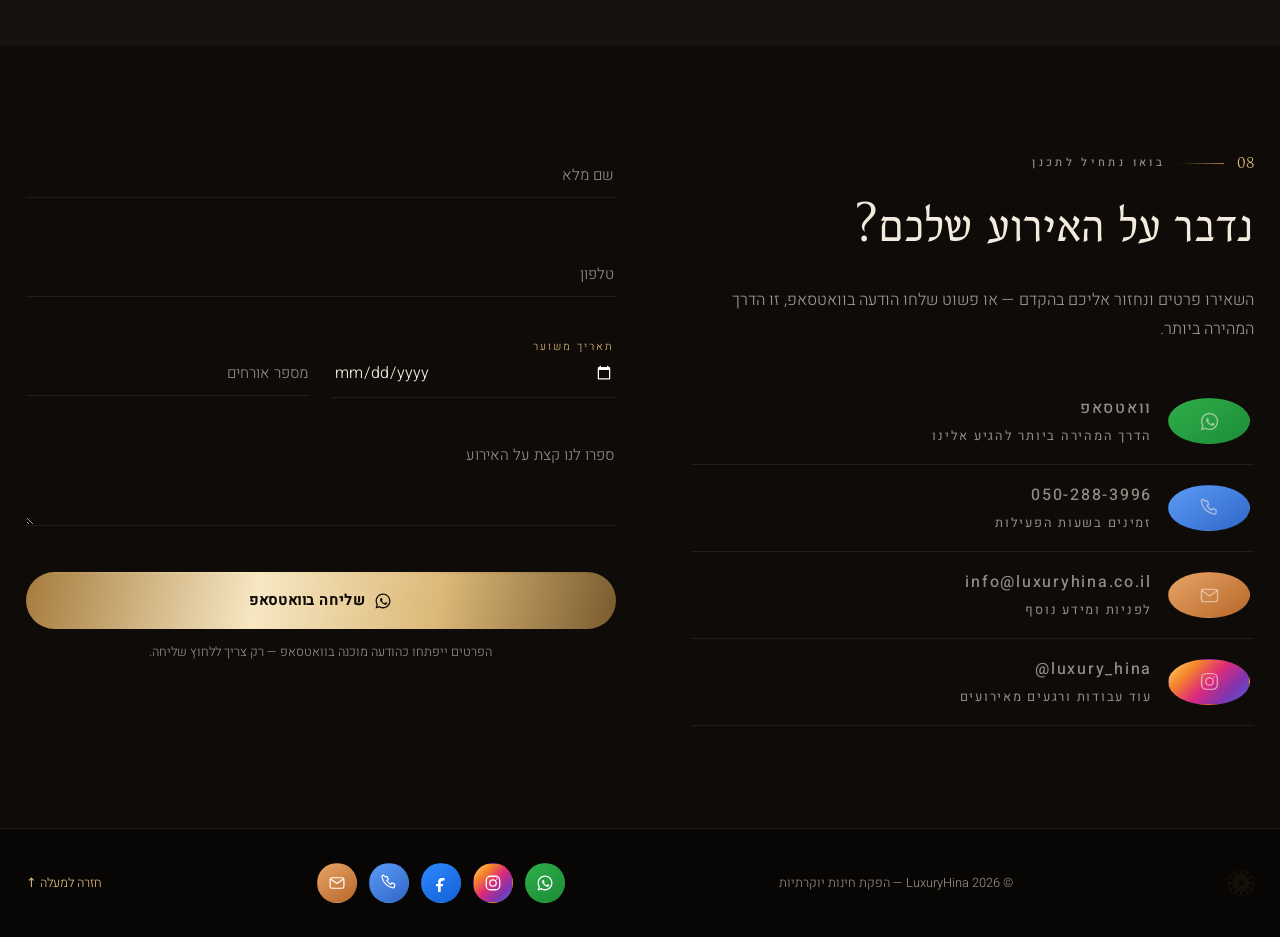
==== commit c5b815b3: "Restyle gallery Instagram note, improve mobile nav, tighten page length - Gallery note: the plain se" ====
--- a/index.html
+++ b/index.html
@@ -444,7 +444,7 @@
 
     <div class="plates" id="plates"></div>
 
-    <p class="plates-note reveal" id="galleryNote"></p>
+    <div class="gallery-foot reveal" id="galleryNote"></div>
   </div>
 </section>
 
--- a/style.css
+++ b/style.css
@@ -441,26 +441,36 @@
 .nav a:hover span::after { transform: scaleX(1); }
 .header-cta { display: none; --pad: 12px 26px; }
 
-.burger { display: grid; gap: 6px; background: none; border: 0; cursor: pointer; padding: 8px; }
+.burger { display: grid; gap: 6px; background: none; border: 0; cursor: pointer; padding: 11px; }
 .burger span { display: block; width: 24px; height: 1px; background: var(--cream); transition: transform .4s var(--ease), opacity .3s; }
 .burger[aria-expanded="true"] span:first-child { transform: translateY(3.5px) rotate(45deg); }
 .burger[aria-expanded="true"] span:last-child  { transform: translateY(-3.5px) rotate(-45deg); }
 
 .nav.is-open {
-  display: flex; flex-direction: column; gap: 20px;
+  display: flex; flex-direction: column; gap: 4px;
   position: absolute; inset-inline: 0; top: 100%;
-  padding: 26px;
+  padding: 14px 26px 26px;
   background: rgba(var(--ink-rgb),.97);
   backdrop-filter: blur(16px);
   border-bottom: 1px solid var(--hair-soft);
 }
+@media (max-width: 899px) {
+  .nav.is-open a {
+    display: block;
+    font-size: 1.05rem;
+    padding: 15px 2px;
+    border-bottom: 1px solid var(--hair-soft);
+  }
+  .nav.is-open a:last-child { border-bottom: 0; }
+}
+body.nav-open { overflow: hidden; }
 
 /* ═══════════════  HERO  ═══════════════ */
 .hero {
   position: relative;
-  min-height: 100svh;
+  min-height: 92svh;
   display: flex; align-items: center;
-  padding-block: 140px 110px;
+  padding-block: 120px 84px;
   background: var(--ink);
   overflow: hidden;
 }
@@ -574,7 +584,7 @@
 .rule-mark { width: 34px; height: 34px; color: var(--gold-3); opacity: .75; }
 
 /* ═══════════════  ABOUT  ═══════════════ */
-.about { position: relative; padding-block: clamp(88px, 11vw, 150px); background: var(--ink); }
+.about { position: relative; padding-block: clamp(60px, 8vw, 108px); background: var(--ink); }
 .about-grid { display: grid; gap: clamp(44px, 6vw, 78px); align-items: center; }
 
 .panel {
@@ -609,7 +619,7 @@
 .stats span { font-size: .76rem; letter-spacing: .1em; color: var(--cream-faint); margin-top: 9px; }
 
 /* ═══════════════  SERVICES  ═══════════════ */
-.services { position: relative; padding-block: clamp(88px, 11vw, 150px); background: var(--ink-raised); }
+.services { position: relative; padding-block: clamp(60px, 8vw, 108px); background: var(--ink-raised); }
 .rows { border-top: 1px solid var(--hair-soft); }
 
 .row {
@@ -661,7 +671,7 @@
 .row:hover .row-orn { opacity: .30; transform: translateY(-50%) rotate(0deg) scale(1); }
 
 /* ═══════════════  GALLERY  ═══════════════ */
-.gallery { padding-block: clamp(88px, 11vw, 150px); background: var(--ink); }
+.gallery { padding-block: clamp(60px, 8vw, 108px); background: var(--ink); }
 /* Multi-column masonry: mixed 4:3 / 3:4 plates pack flush here, whereas a
    row-based grid leaves a ragged gap under every short plate. */
 .plates { columns: 1; column-gap: 22px; }
@@ -715,10 +725,32 @@
 
 .plate figcaption { display: flex; gap: 10px; margin-top: 14px; font-size: .84rem; color: var(--cream-faint); }
 .plate figcaption b { font-family: var(--f-display); font-weight: 400; color: var(--gold-2); }
-.plates-note { margin-top: 42px; font-size: .84rem; color: var(--cream-faint); max-width: 60ch; }
+.gallery-foot {
+  margin-top: 34px;
+  display: flex; flex-wrap: wrap; align-items: center; gap: 16px 22px;
+}
+.plates-note { margin: 0; font-size: .84rem; color: var(--cream-faint); }
+.ig-chip {
+  display: inline-flex; align-items: center; gap: 11px;
+  padding: 6px 18px 6px 6px;
+  border-radius: 999px;
+  border: 1px solid var(--hair);
+  color: var(--cream);
+  text-decoration: none;
+  font-size: .84rem;
+  transition: border-color .35s var(--ease), background .35s var(--ease), transform .35s var(--ease);
+}
+.ig-chip b { color: var(--gold-2); font-weight: 500; }
+.ig-chip-ic {
+  display: grid; place-items: center; flex: none;
+  width: 30px; height: 30px; border-radius: 50%; color: #fff;
+  background: linear-gradient(135deg, #FEDA75 0%, #F58529 25%, #DD2A7B 50%, #8134AF 75%, #515BD4 100%);
+}
+.ig-chip-ic svg { width: 16px; height: 16px; }
+.ig-chip:hover { border-color: rgba(var(--gold-2-rgb),.4); background: rgba(var(--gold-2-rgb),.08); transform: translateY(-2px); }
 
 /* ═══════════════  QUOTES  ═══════════════ */
-.quotes { position: relative; padding-block: clamp(88px, 11vw, 150px); background: var(--void); overflow: hidden; }
+.quotes { position: relative; padding-block: clamp(60px, 8vw, 108px); background: var(--void); overflow: hidden; }
 .quotes-orn {
   position: absolute; z-index: 0;
   inset-inline-start: -14%; top: 50%;
@@ -752,7 +784,7 @@
 .quote-nav button.is-on { background: var(--gold-2); width: 52px; }
 
 /* ═══════════════  CONTACT  ═══════════════ */
-.contact { padding-block: clamp(88px, 11vw, 150px); background: var(--ink); }
+.contact { padding-block: clamp(60px, 8vw, 108px); background: var(--ink); }
 .contact-grid { display: grid; gap: clamp(48px, 6vw, 80px); }
 
 .channels { list-style: none; padding: 0; margin: 34px 0 0; }
@@ -947,7 +979,7 @@
 .btn-gold .btn-ic { color: var(--ink); position: relative; z-index: 2; }
 
 /* ═══════════════  PROCESS  ═══════════════ */
-.process { padding-block: clamp(88px, 11vw, 140px); background: var(--ink); }
+.process { padding-block: clamp(60px, 8vw, 104px); background: var(--ink); }
 .steps {
   list-style: none; margin: 0; padding: 0;
   display: grid; gap: 22px;
@@ -979,7 +1011,7 @@
 .step p { margin: 0; font-size: .96rem; }
 
 /* ═══════════════  FAQ  ═══════════════ */
-.faq { padding-block: clamp(88px, 11vw, 140px); background: var(--ink-raised); }
+.faq { padding-block: clamp(60px, 8vw, 104px); background: var(--ink-raised); }
 .faq-list { border-top: 1px solid var(--hair-soft); }
 .faq-item { border-bottom: 1px solid var(--hair-soft); }
 .faq-item summary {
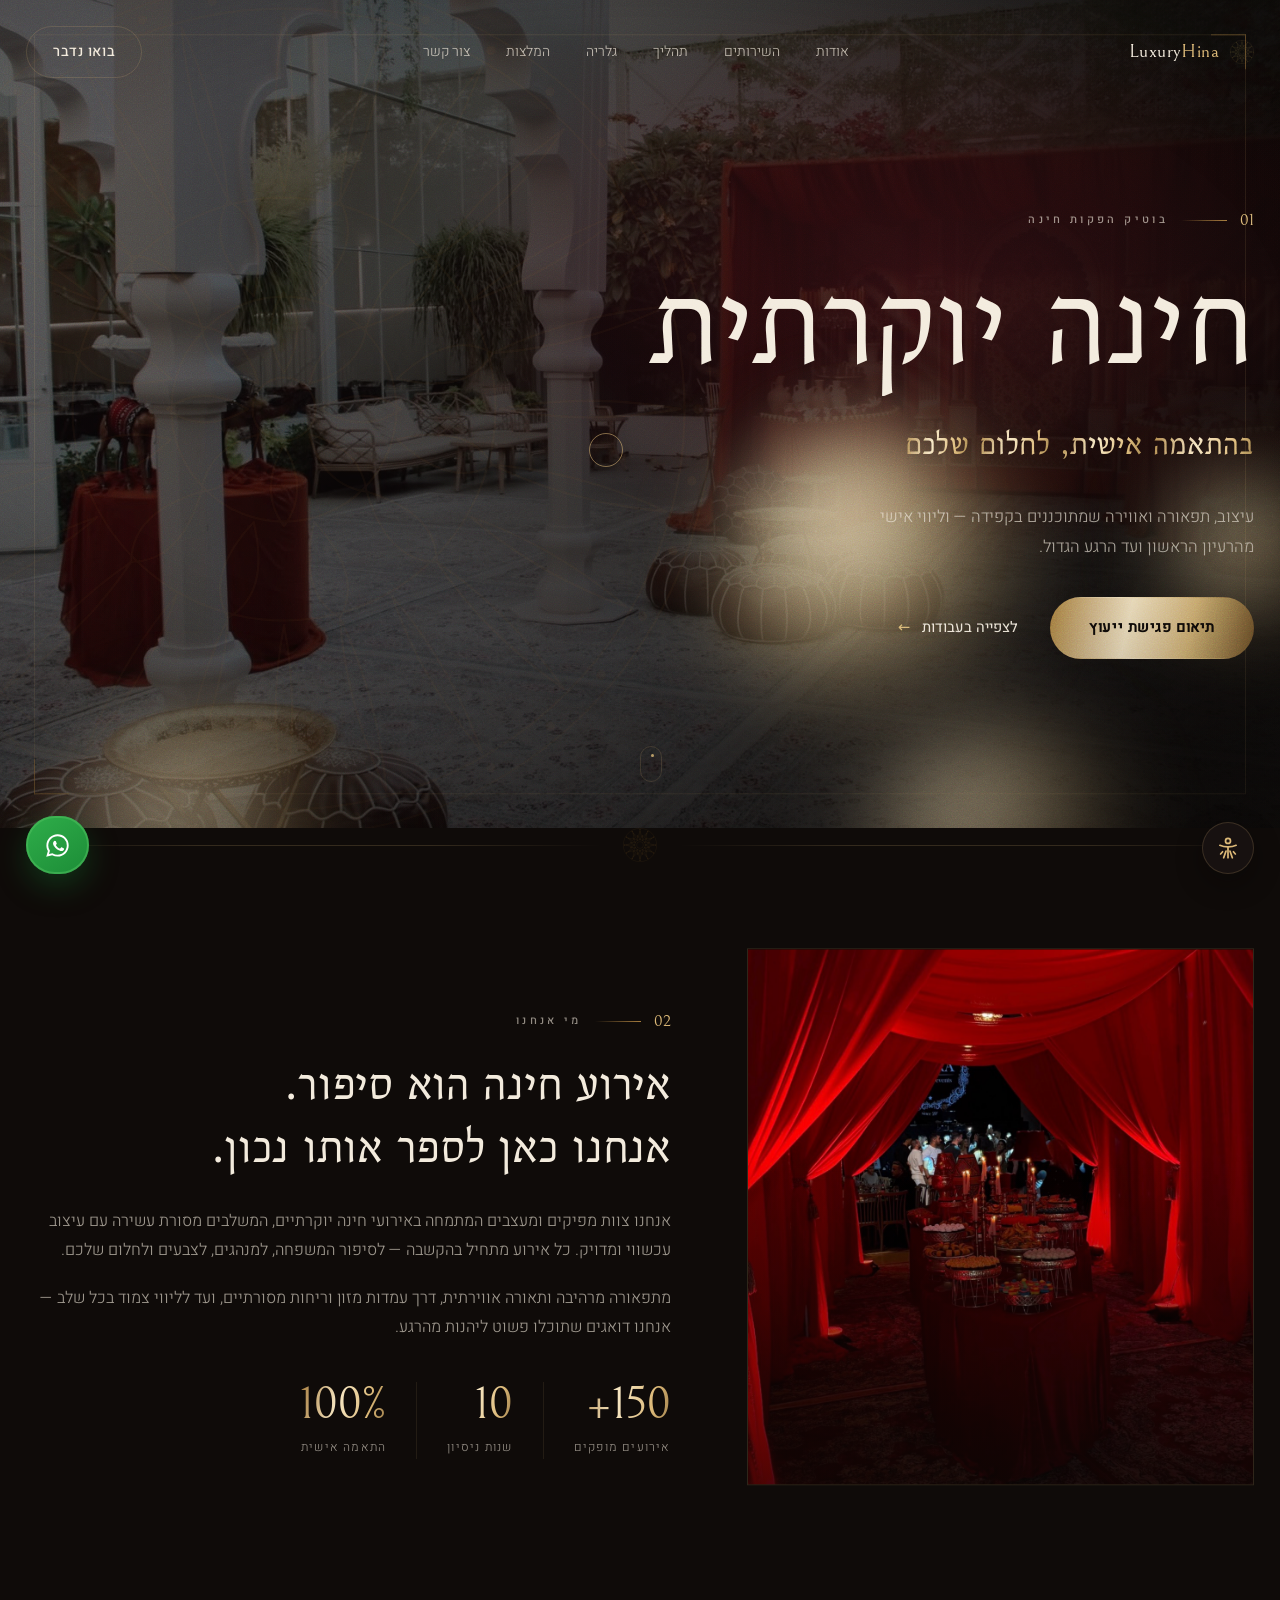
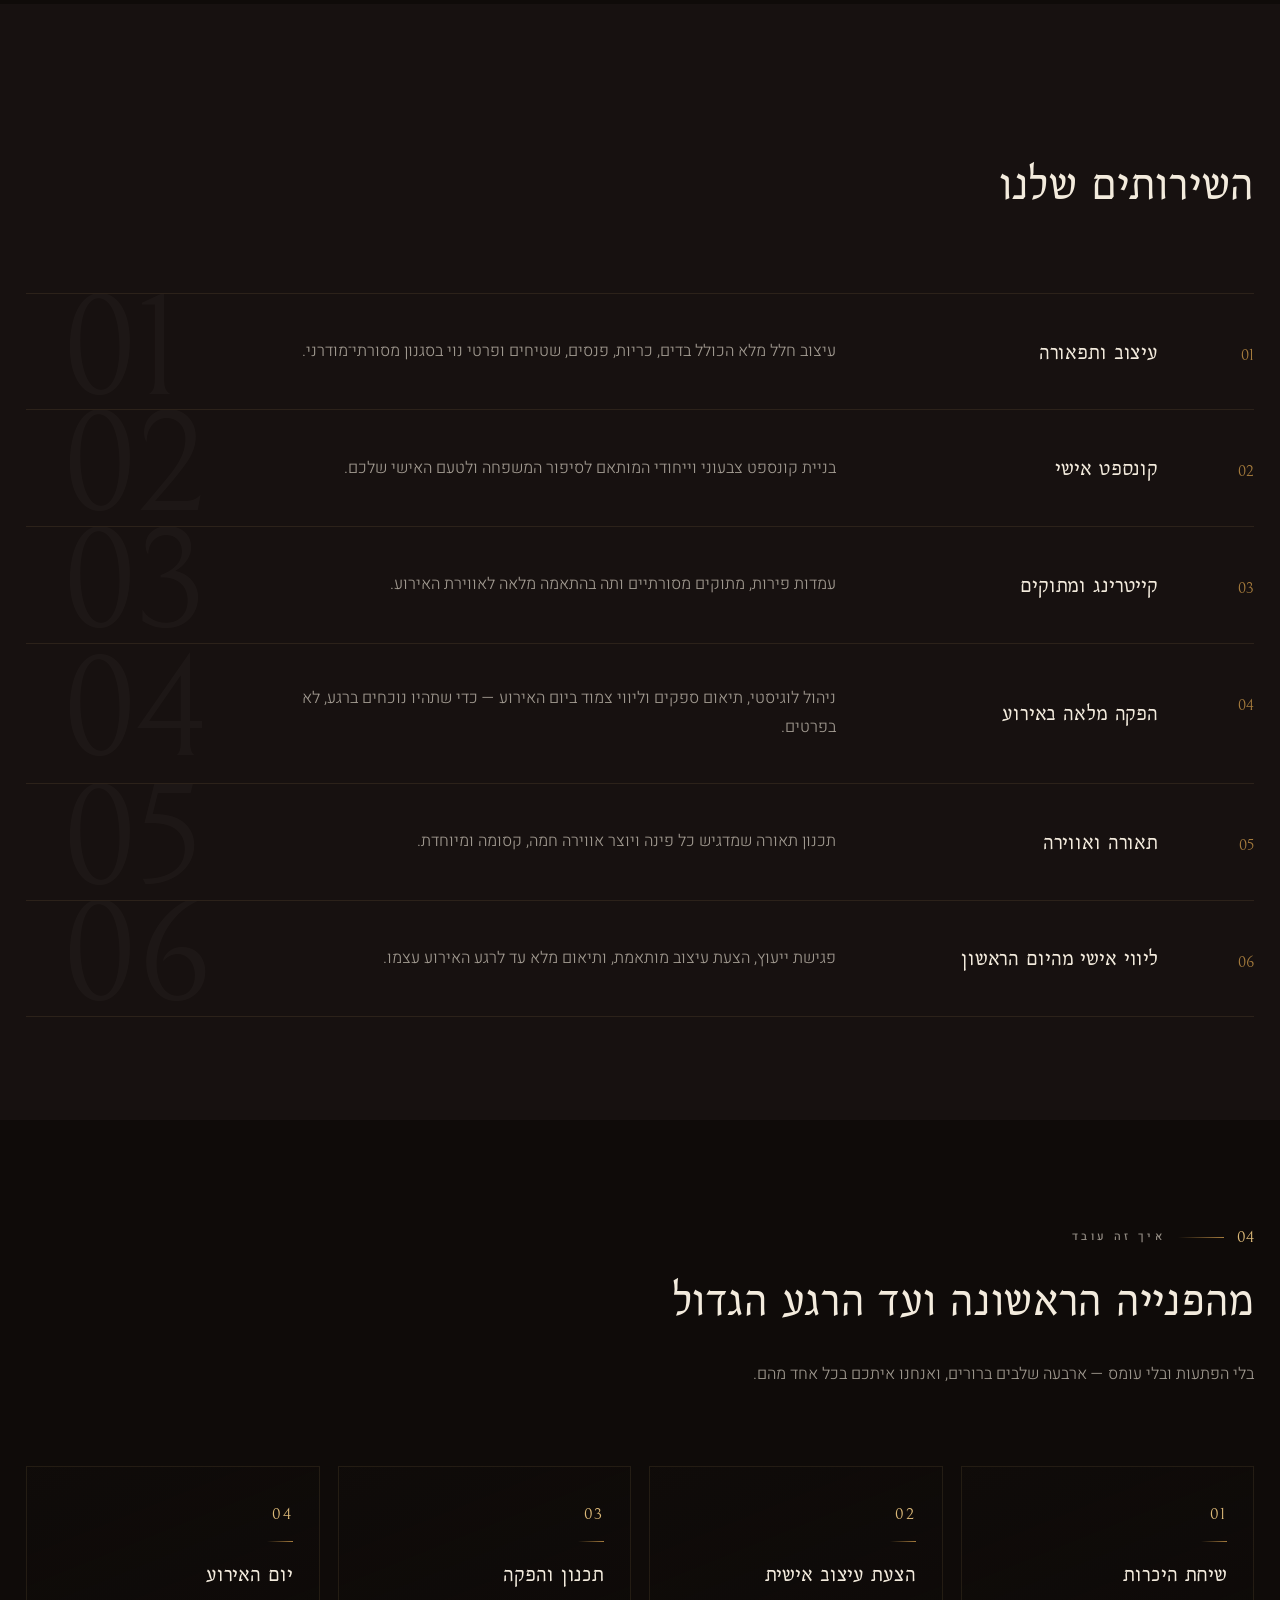
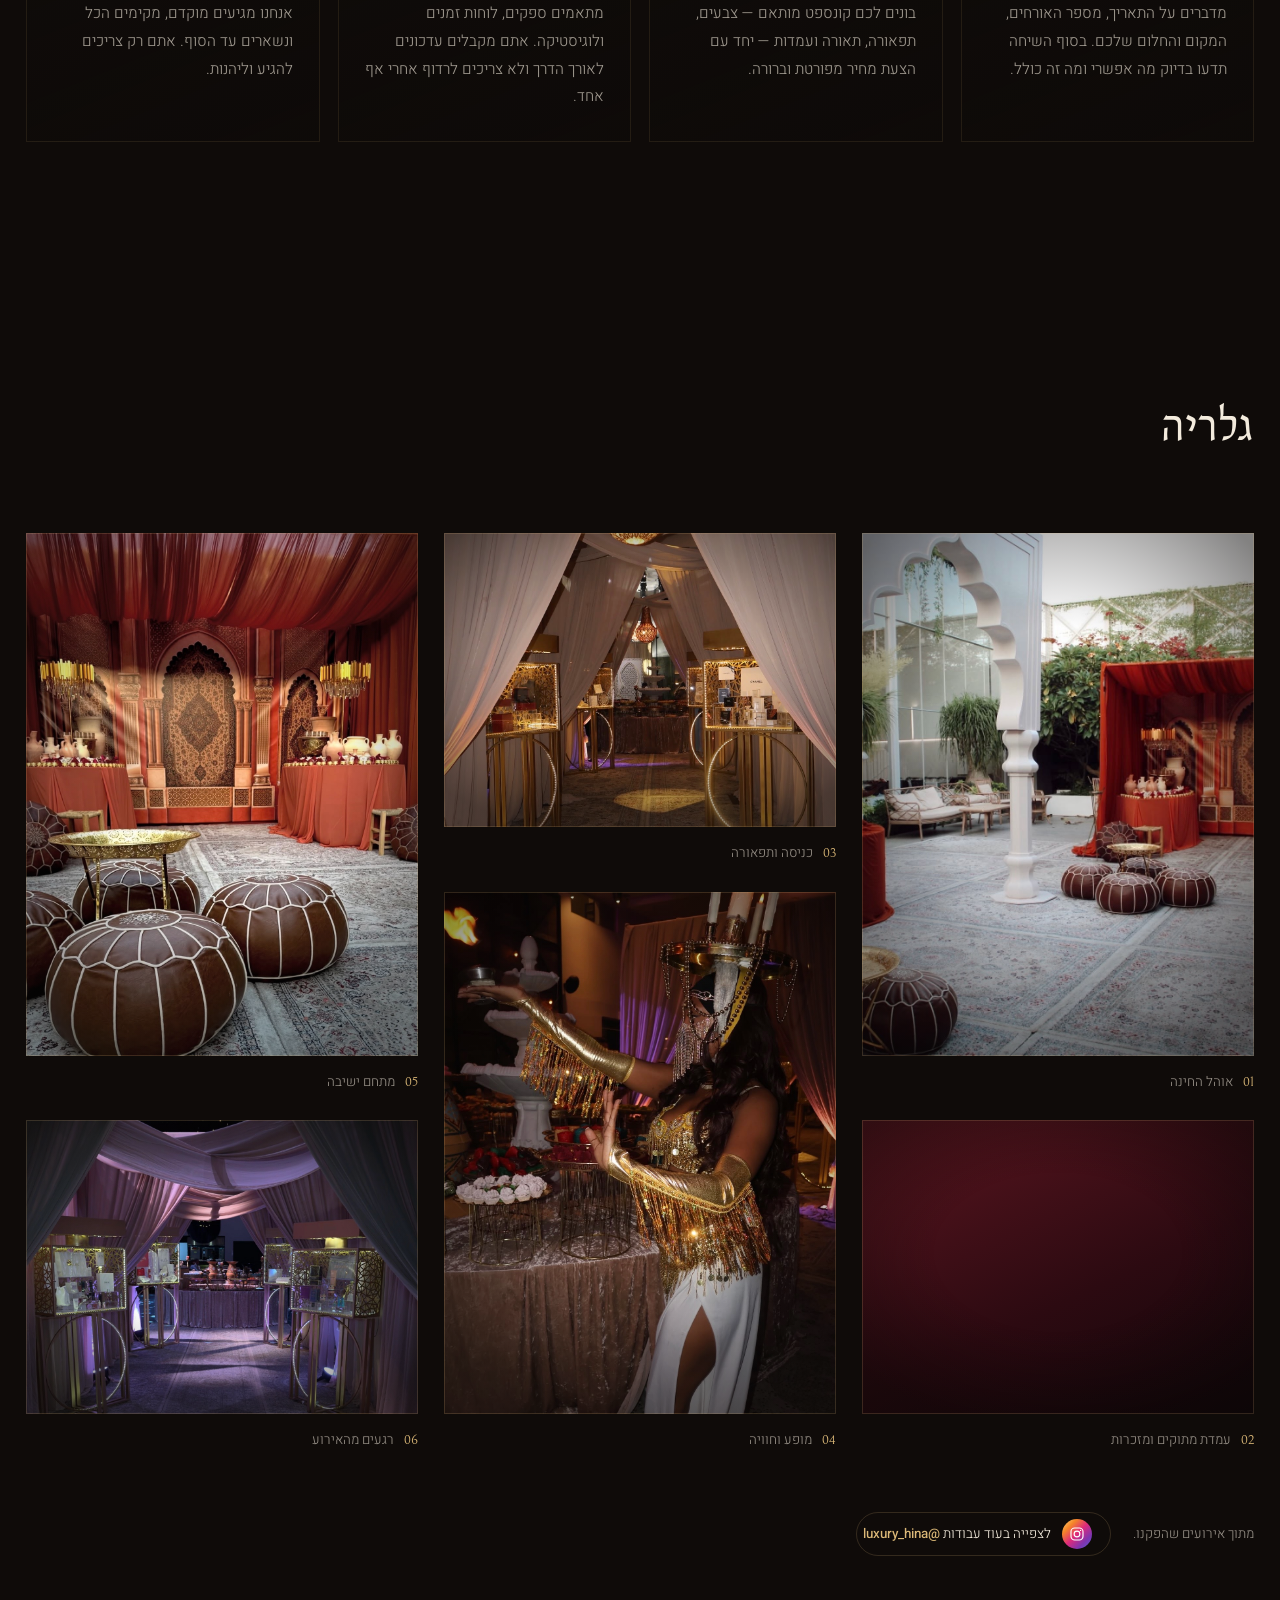
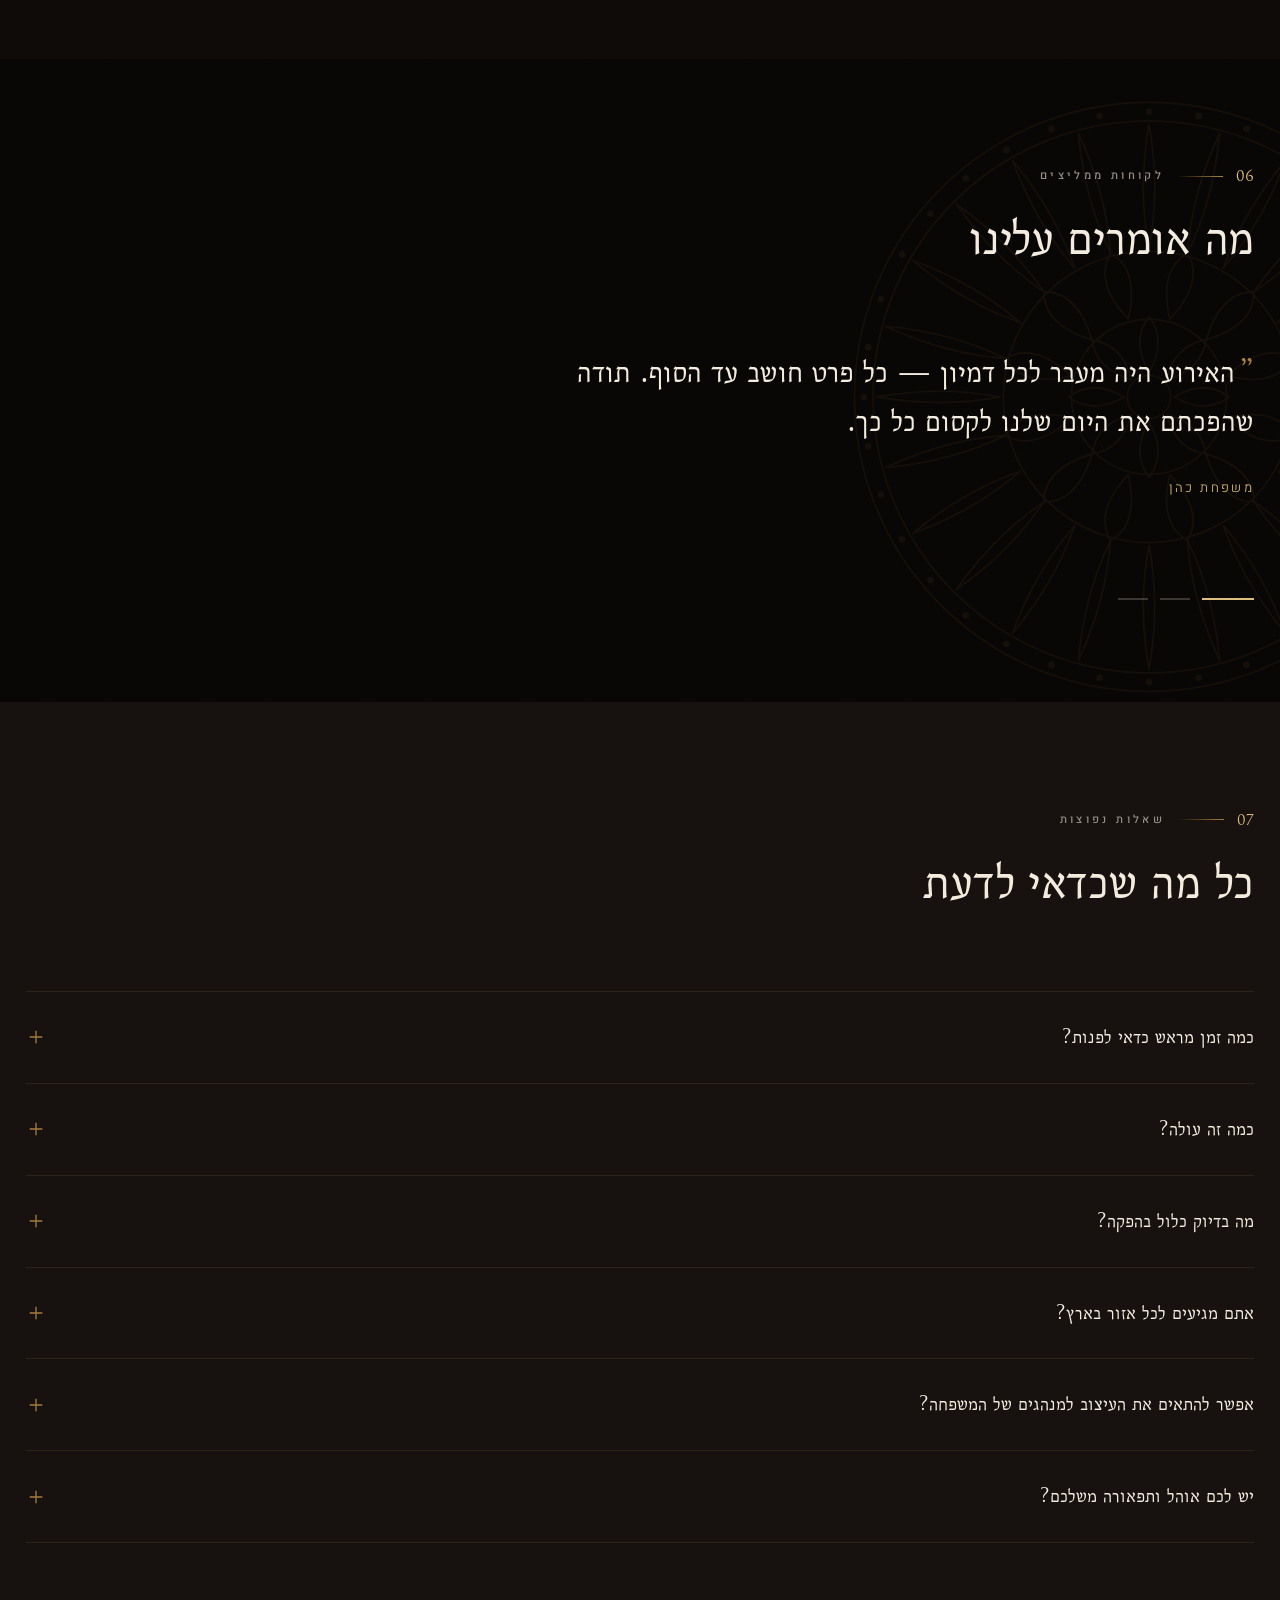
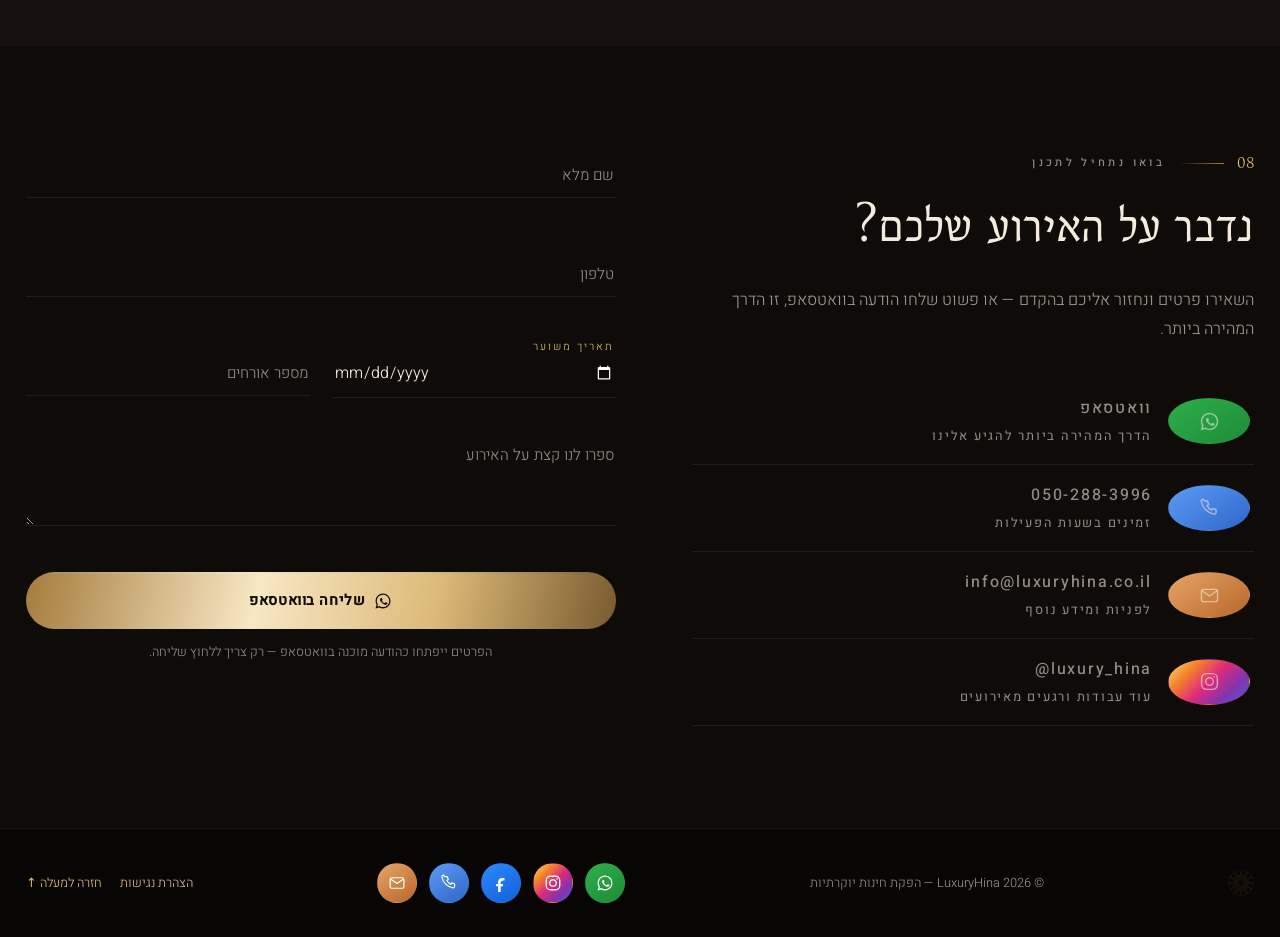
==== commit cf38d5a6: "Add accessibility toolbar, statement page, and semantic fixes Adds real, working accessibility suppo" ====
--- a/index.html
+++ b/index.html
@@ -9,6 +9,7 @@
 <!-- Applies the last-known theme before first paint, so returning visitors
      never see a flash of the wrong theme while content.json is fetched. -->
 <script>try{document.documentElement.setAttribute('data-theme', localStorage.getItem('lh-theme') || 'candlelit');}catch(e){}</script>
+<script src="a11y.js"></script>
 <link rel="canonical" href="https://yehidi.github.io/LuxuryHina/">
 
 <!-- Share card: this is what appears when the link is sent in WhatsApp -->
@@ -43,6 +44,8 @@
 <link rel="stylesheet" href="style.css">
 </head>
 <body class="is-loading">
+
+<a href="#main" class="skip-link">דלגו לתוכן הראשי</a>
 
 <!-- ─────────────  ORNAMENT LIBRARY  ───────────── -->
 <svg xmlns="http://www.w3.org/2000/svg" width="0" height="0" class="orn-defs" aria-hidden="true" focusable="false"><defs>
@@ -354,7 +357,7 @@
   </div>
 </header>
 
-<main>
+<main id="main">
 
 <!-- ─────────────  HERO  ───────────── -->
 <section class="hero" id="top">
@@ -534,7 +537,10 @@
     <svg class="footer-mark" viewBox="0 0 400 400" aria-hidden="true"><use href="#orn-rosette"/></svg>
     <p>© <span id="year"></span> <span id="footerCopyright">LuxuryHina — הפקת חינות יוקרתיות</span></p>
     <ul class="social" aria-label="הרשתות החברתיות שלנו" id="footerSocial"></ul>
-    <a href="#top" class="to-top">חזרה למעלה ↑</a>
+    <div class="footer-links">
+      <a href="accessibility.html" class="to-top">הצהרת נגישות</a>
+      <a href="#top" class="to-top">חזרה למעלה ↑</a>
+    </div>
   </div>
 </footer>
 
--- a/style.css
+++ b/style.css
@@ -175,6 +175,107 @@
   --wine-glow-rgb: 184, 33, 95;
 }
 
+/* ═══════════════  ACCESSIBILITY TOOLBAR  ═══════════════
+   User-invoked, persisted overrides — independent of and layered on top
+   of whichever data-theme is active, and separate from the OS-level
+   prefers-reduced-motion support the rest of the site already respects. */
+:root[data-a11y-contrast="high"] {
+  --void: #000; --ink: #000; --ink-raised: #000; --ink-lift: #050505;
+  --wine: #000; --wine-glow: #000;
+  --gold-1: #ffe600; --gold-2: #ffe600; --gold-3: #ffe600; --gold-4: #ffe600;
+  --cream: #fff;
+  --cream-dim: #fff;
+  --cream-faint: #fff;
+  --hair: #fff;
+  --hair-soft: rgba(255,255,255,.5);
+  --void-rgb: 0, 0, 0;
+  --ink-rgb: 0, 0, 0;
+  --gold-1-rgb: 255, 230, 0;
+  --gold-2-rgb: 255, 230, 0;
+  --gold-3-rgb: 255, 230, 0;
+  --cream-rgb: 255, 255, 255;
+  --wine-glow-rgb: 0, 0, 0;
+}
+html[data-a11y-contrast="high"] img,
+html[data-a11y-contrast="high"] video,
+html[data-a11y-contrast="high"] .photo { filter: grayscale(1) contrast(1.2) !important; }
+html[data-a11y-contrast="high"] .foil { -webkit-text-fill-color: var(--gold-2); background: none; animation: none; }
+html[data-a11y-contrast="high"] .plate-pat,
+html[data-a11y-contrast="high"] .lb-pat,
+html[data-a11y-contrast="high"] .panel-pattern,
+html[data-a11y-contrast="high"] .bokeh,
+html[data-a11y-contrast="high"] .grain,
+html[data-a11y-contrast="high"] .hero-mandala,
+html[data-a11y-contrast="high"] .quotes-orn { display: none !important; }
+
+html[data-a11y-motion="reduce"] *,
+html[data-a11y-motion="reduce"] *::before,
+html[data-a11y-motion="reduce"] *::after {
+  animation-duration: .001ms !important;
+  animation-iteration-count: 1 !important;
+  transition-duration: .001ms !important;
+  scroll-behavior: auto !important;
+}
+
+html[data-a11y-underline="on"] a { text-decoration: underline !important; text-underline-offset: 3px; }
+
+html[data-a11y-font="plain"] * { font-family: var(--f-body) !important; }
+
+html { font-size: calc(100% * var(--a11y-scale, 1)); }
+
+.a11y-fab {
+  position: fixed; z-index: 850; bottom: 26px; inset-inline-start: 26px;
+  width: 52px; height: 52px; border-radius: 50%;
+  display: grid; place-items: center;
+  background: var(--ink-raised); border: 1px solid var(--hair);
+  color: var(--gold-2); cursor: pointer;
+  box-shadow: 0 10px 26px rgba(var(--void-rgb),.4);
+  transition: transform .35s var(--ease), border-color .35s var(--ease);
+}
+.a11y-fab:hover { transform: translateY(-3px); border-color: var(--gold-2); }
+.a11y-fab svg { width: 26px; height: 26px; }
+
+.a11y-panel {
+  position: fixed; z-index: 900; bottom: 88px; inset-inline-start: 26px;
+  width: min(320px, calc(100vw - 40px));
+  background: var(--ink-raised); border: 1px solid var(--hair);
+  border-radius: 16px; padding: 18px;
+  box-shadow: 0 20px 60px rgba(var(--void-rgb),.5);
+}
+.a11y-panel[hidden] { display: none; }
+.a11y-panel h2 { font-size: 1.05rem; margin: 0 0 4px; }
+.a11y-panel p.a11y-sub { margin: 0 0 14px; font-size: .78rem; color: var(--cream-faint); }
+.a11y-row {
+  display: flex; align-items: center; justify-content: space-between; gap: 10px;
+  padding: 10px 0; border-top: 1px solid var(--hair-soft);
+}
+.a11y-row:first-of-type { border-top: 0; }
+.a11y-row span { font-size: .86rem; color: var(--cream); }
+.a11y-btns { display: flex; gap: 6px; }
+.a11y-btn {
+  min-width: 36px; height: 34px; padding: 0 10px;
+  border-radius: 8px; border: 1px solid var(--hair);
+  background: var(--ink); color: var(--cream);
+  font-size: .8rem; cursor: pointer;
+  transition: border-color .25s, color .25s, background .25s;
+}
+.a11y-btn:hover { border-color: var(--gold-2); color: var(--gold-2); }
+.a11y-btn[aria-pressed="true"] { background: var(--gold-2); border-color: var(--gold-2); color: var(--ink); }
+.a11y-reset {
+  width: 100%; margin-top: 14px; padding: 10px; border-radius: 8px;
+  border: 1px solid var(--hair); background: none; color: var(--cream-faint);
+  font-size: .8rem; cursor: pointer; transition: border-color .25s, color .25s;
+}
+.a11y-reset:hover { border-color: var(--gold-2); color: var(--gold-2); }
+.a11y-panel-foot { margin-top: 12px; text-align: center; }
+.a11y-panel-foot a { font-size: .74rem; color: var(--gold-3); }
+
+@media (max-width: 520px) {
+  .a11y-fab { width: 46px; height: 46px; bottom: 18px; inset-inline-start: 18px; }
+  .a11y-fab svg { width: 22px; height: 22px; }
+  .a11y-panel { bottom: 74px; inset-inline-start: 18px; }
+}
+
 * { box-sizing: border-box; }
 
 html {
@@ -214,6 +315,17 @@
   outline-offset: 3px;
   border-radius: 2px;
 }
+
+.skip-link {
+  position: fixed; z-index: 10000;
+  top: -100px; inset-inline-start: 16px;
+  background: var(--gold-2); color: var(--ink);
+  font-family: var(--f-body); font-weight: 500; font-size: .9rem;
+  padding: 12px 22px; border-radius: 8px;
+  text-decoration: none;
+  transition: top .25s var(--ease);
+}
+.skip-link:focus { top: 16px; }
 
 /* ═══════════════  TYPE  ═══════════════ */
 h1, h2, h3 {
@@ -837,10 +949,11 @@
 .footer-inner { display: flex; flex-direction: column; align-items: center; gap: 14px; text-align: center; font-size: .8rem; color: var(--cream-faint); }
 .footer-inner p { margin: 0; color: inherit; }
 .footer-mark { width: 26px; height: 26px; color: var(--gold-3); }
+.footer-links { display: flex; align-items: center; gap: 18px; }
 .to-top { color: var(--gold-2); text-decoration: none; }
 
 .totop-btn {
-  position: fixed; z-index: 700; bottom: 26px; inset-inline-start: 26px;
+  position: fixed; z-index: 700; bottom: 92px; inset-inline-start: 26px;
   width: 46px; height: 46px; border-radius: 50%;
   background: rgba(var(--ink-rgb),.8); backdrop-filter: blur(8px);
   border: 1px solid var(--hair); color: var(--gold-2);
@@ -1184,7 +1297,7 @@
   .row-ghost { font-size: 5rem; opacity: .022; }
   .row-orn { display: none; }
   .stats li { padding-inline: 18px; }
-  .totop-btn { bottom: 18px; inset-inline-start: 18px; width: 42px; height: 42px; }
+  .totop-btn { bottom: 76px; inset-inline-start: 18px; width: 42px; height: 42px; }
   .lb-prev, .lb-next { top: auto; bottom: 22px; transform: none; width: 46px; height: 46px; }
   .lb-prev { inset-inline-end: calc(50% - 56px); }
   .lb-next { inset-inline-start: calc(50% - 56px); }
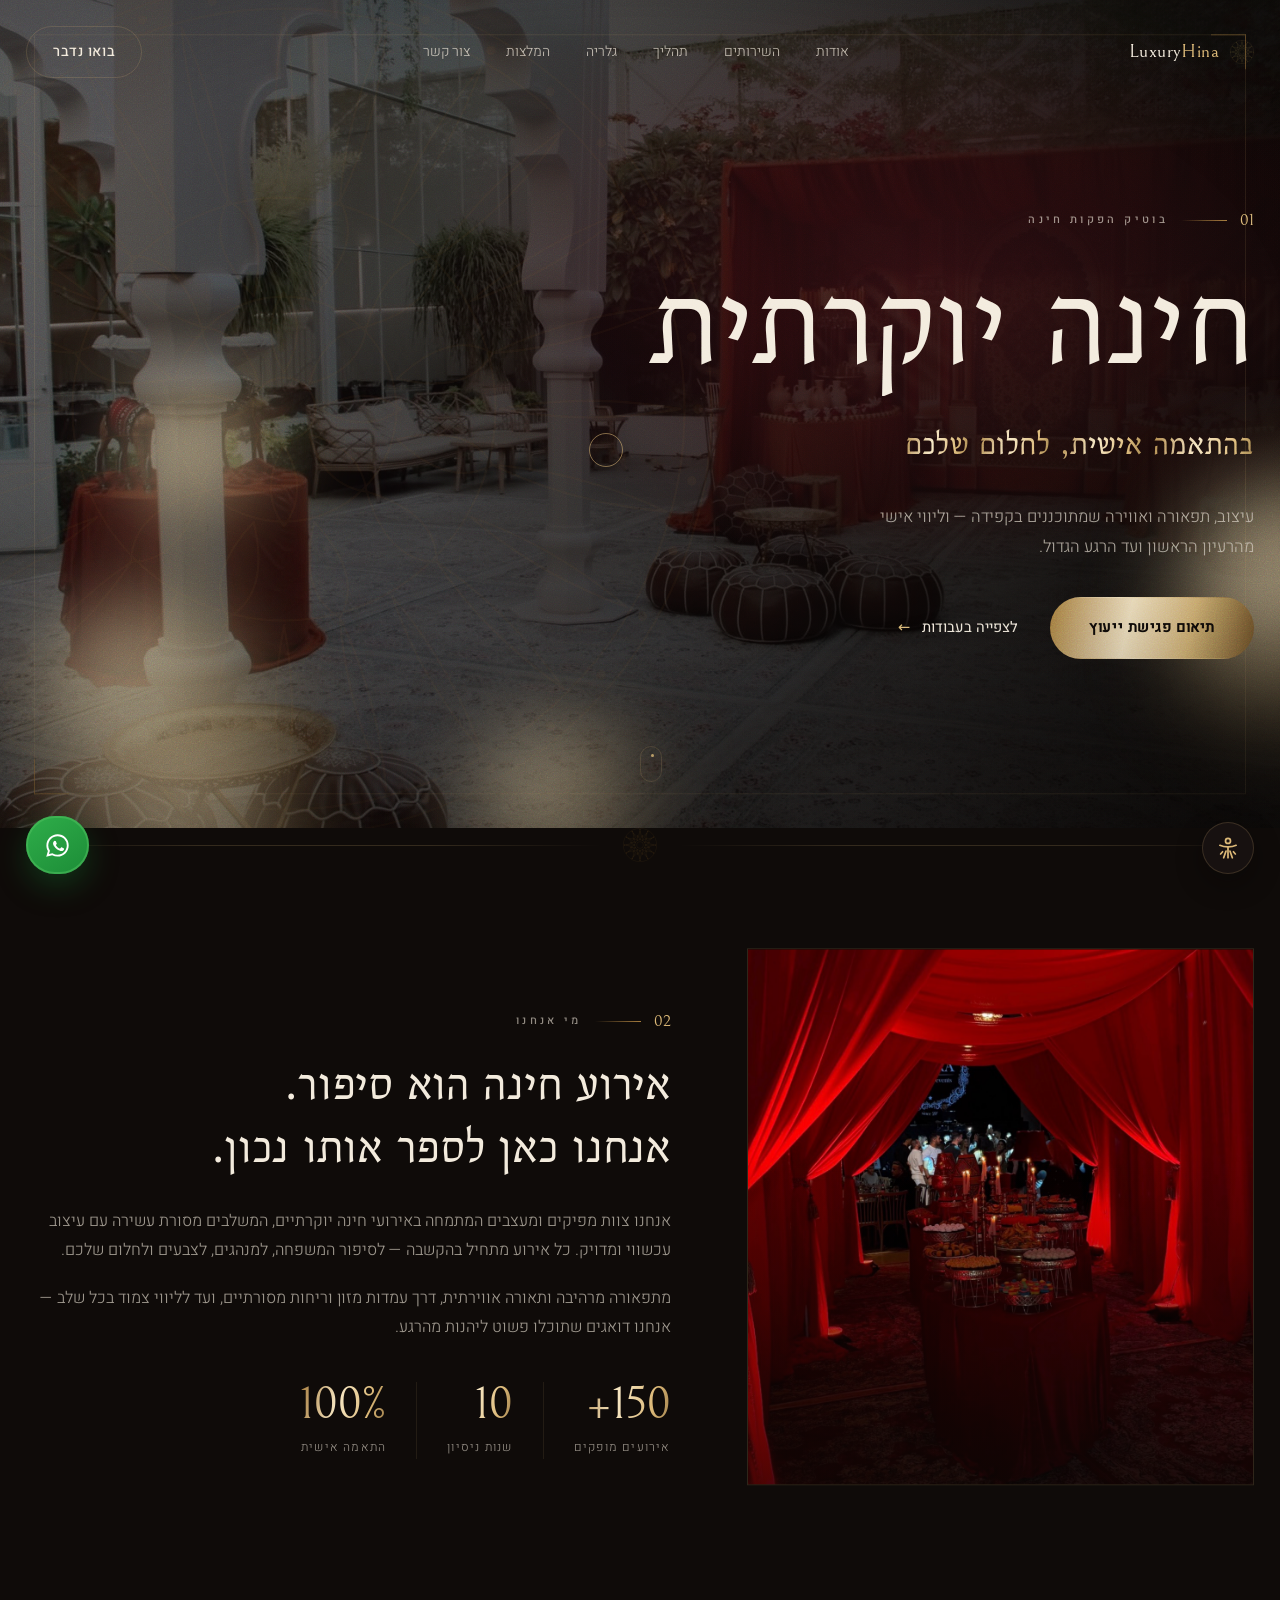
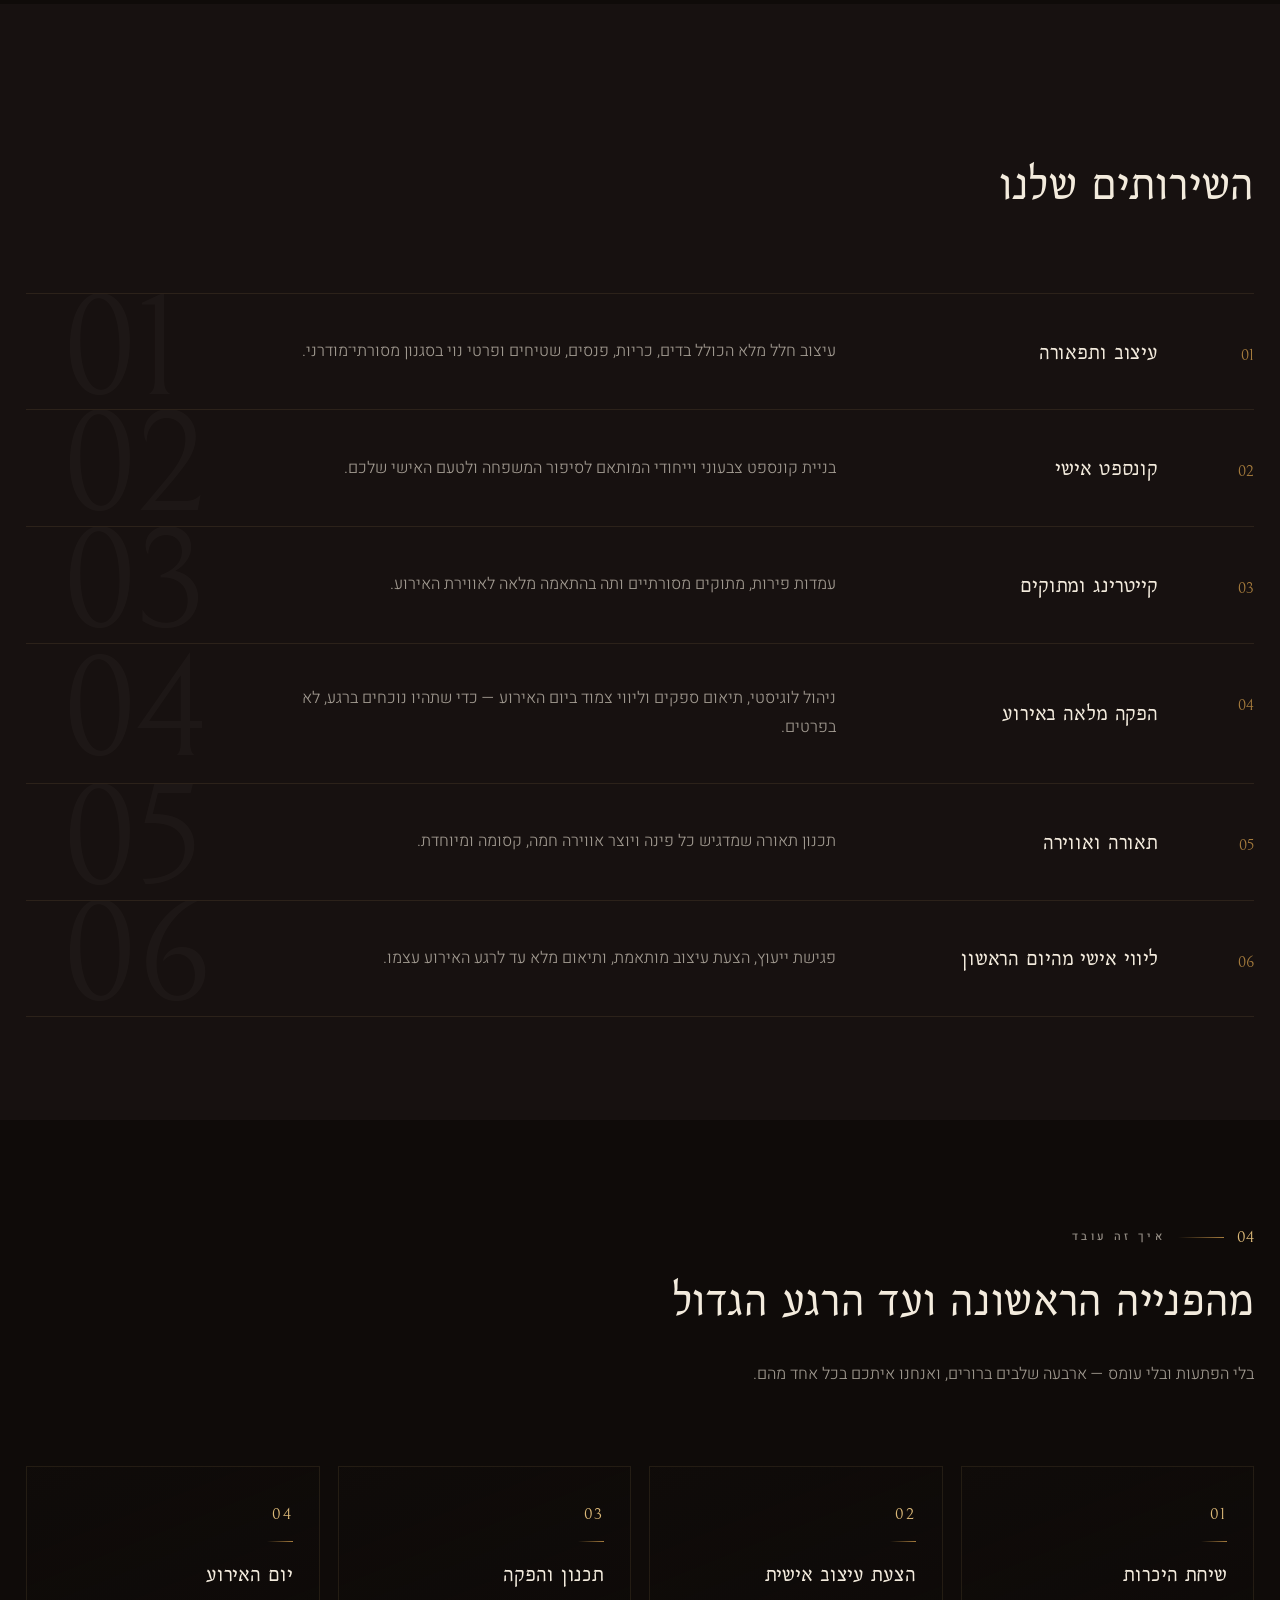
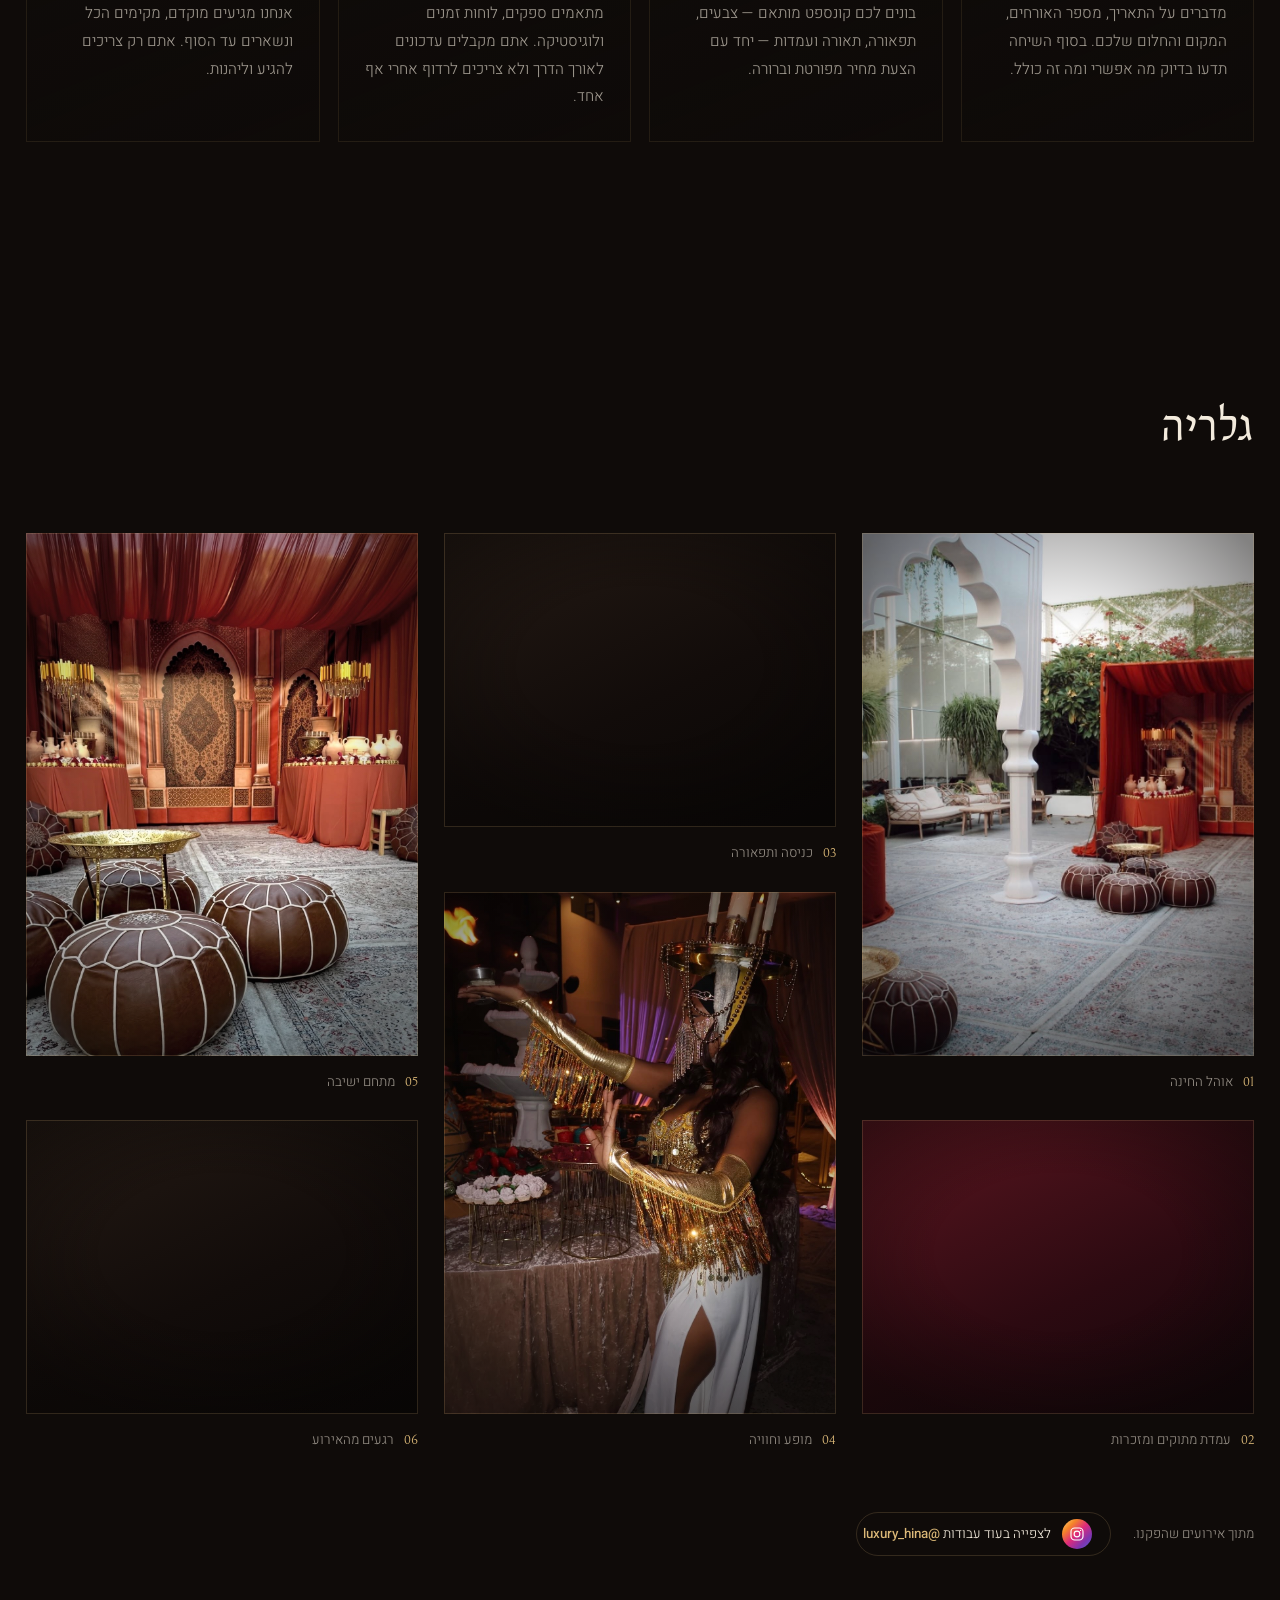
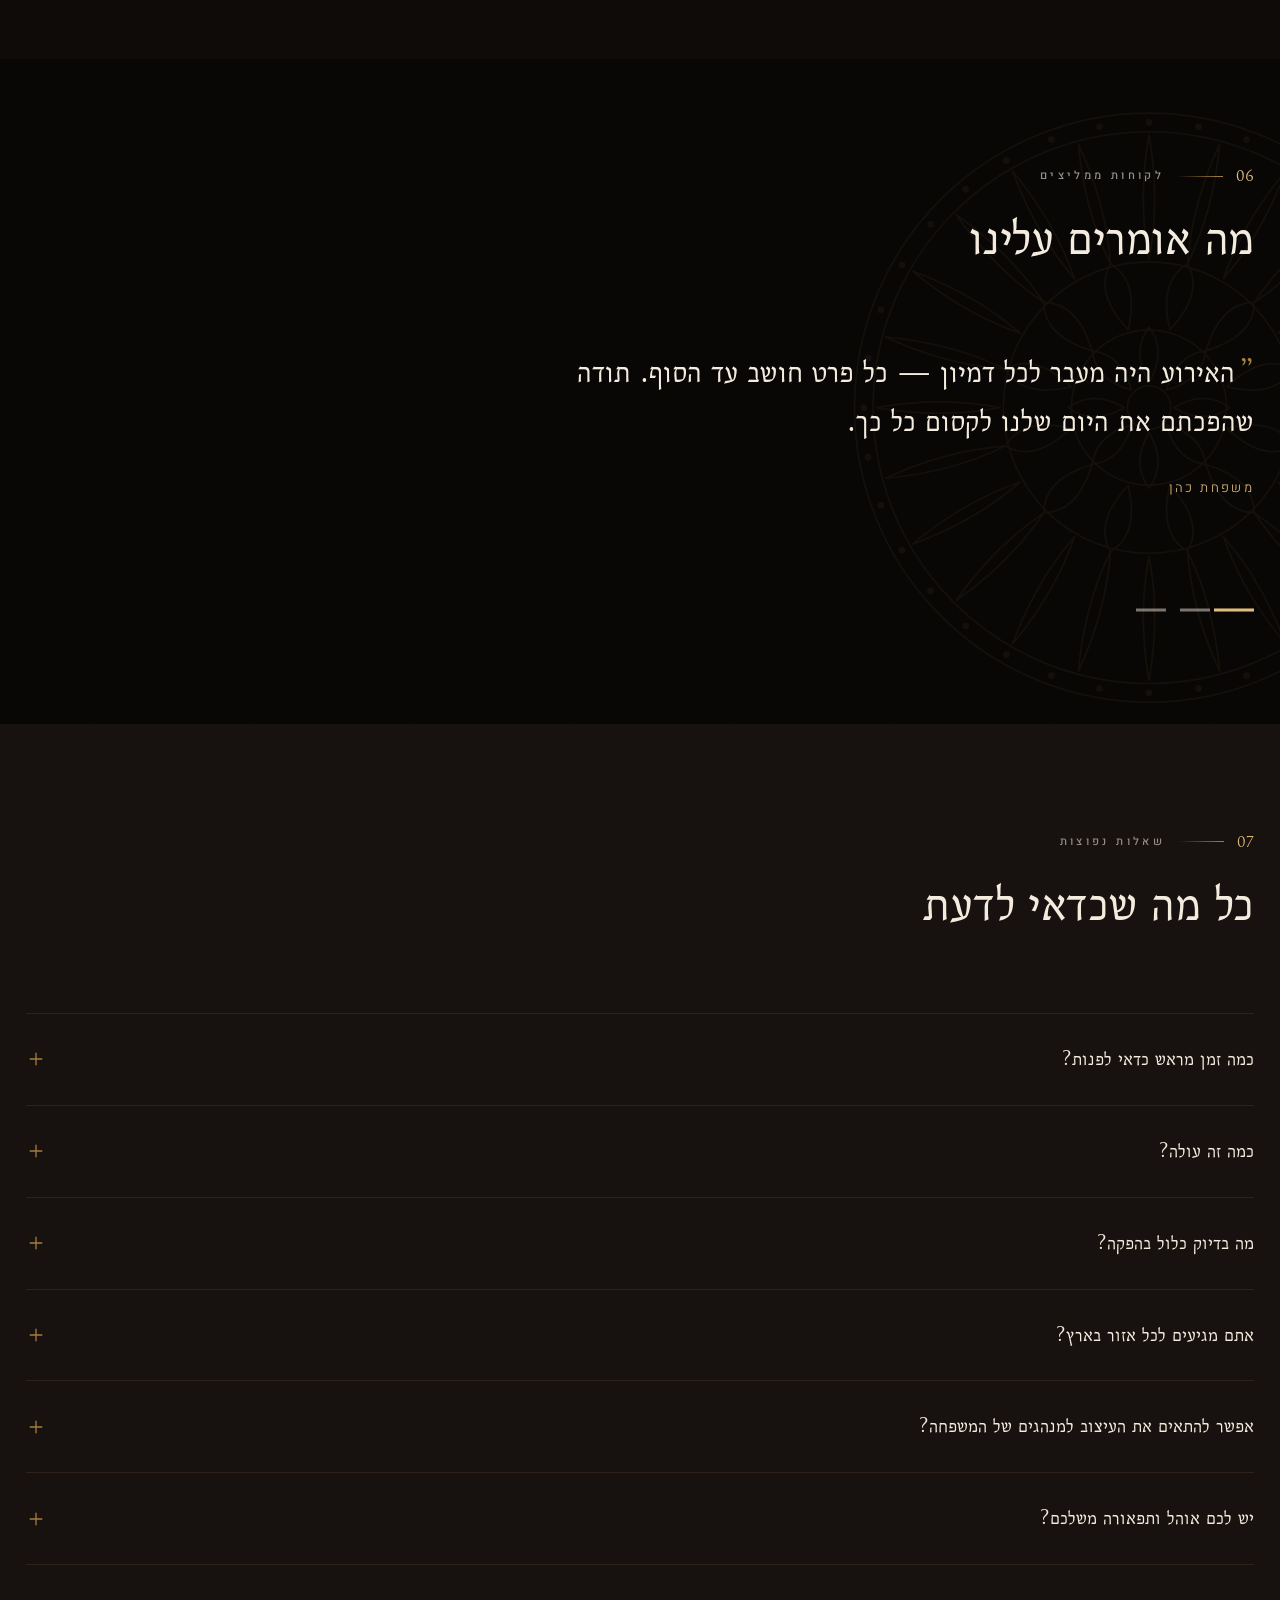
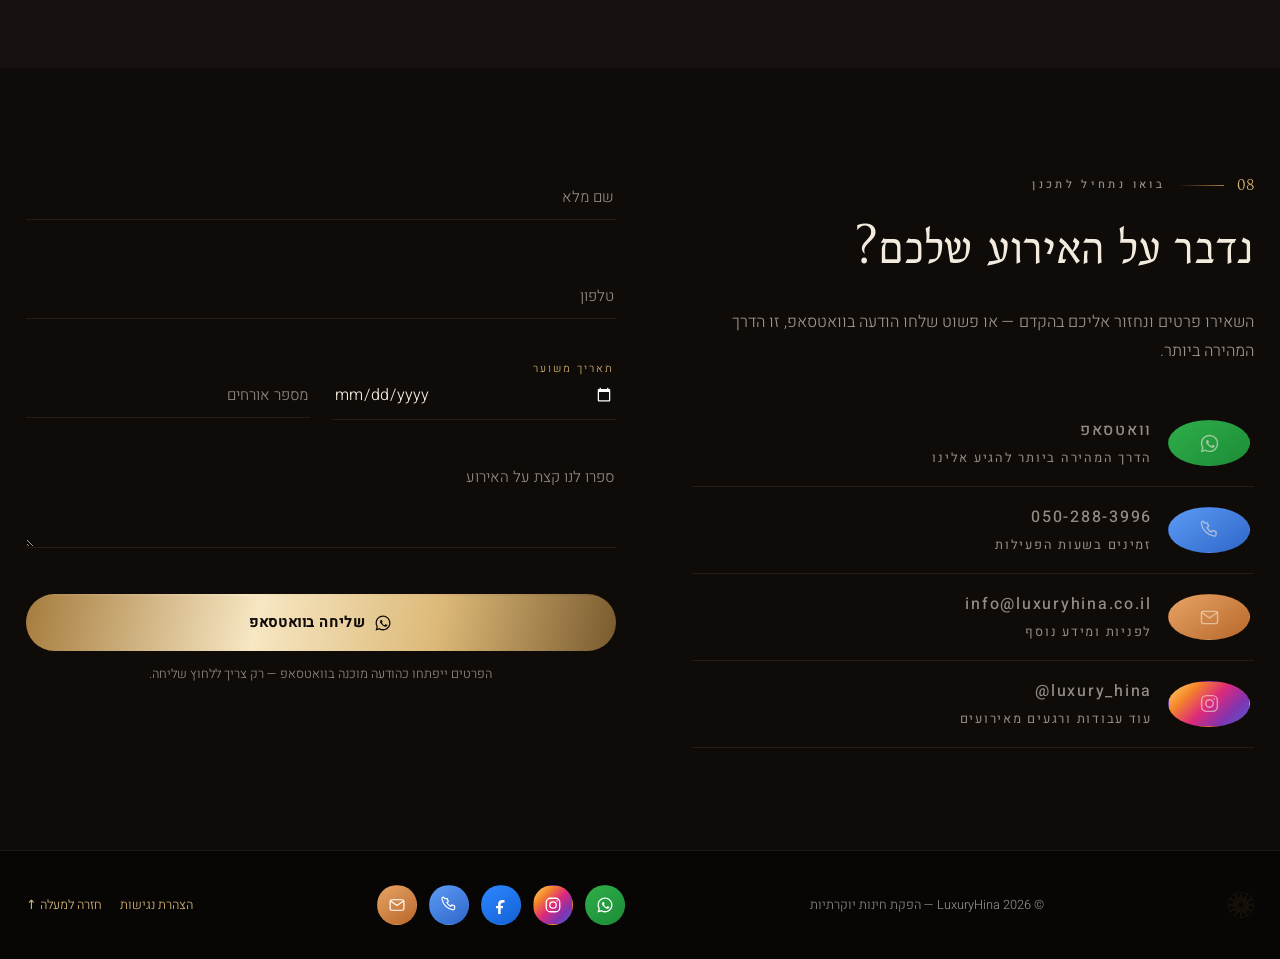
==== commit 35651ddd: "Fix two real accessibility gaps found in a standards audit - Testimonial carousel dots were an actua" ====
--- a/index.html
+++ b/index.html
@@ -492,16 +492,16 @@
 
     <form class="form reveal" style="--d:.1s" id="form" novalidate>
       <div class="field">
-        <input type="text" id="f-name" name="name" placeholder=" " required autocomplete="name">
+        <input type="text" id="f-name" name="name" placeholder=" " required autocomplete="name" aria-describedby="err-f-name">
         <label for="f-name">שם מלא</label>
         <span class="field-line"></span>
-        <span class="field-err" data-for="f-name"></span>
+        <span class="field-err" id="err-f-name" data-for="f-name" role="alert"></span>
       </div>
       <div class="field">
-        <input type="tel" id="f-phone" name="phone" placeholder=" " required autocomplete="tel" inputmode="tel">
+        <input type="tel" id="f-phone" name="phone" placeholder=" " required autocomplete="tel" inputmode="tel" aria-describedby="err-f-phone">
         <label for="f-phone">טלפון</label>
         <span class="field-line"></span>
-        <span class="field-err" data-for="f-phone"></span>
+        <span class="field-err" id="err-f-phone" data-for="f-phone" role="alert"></span>
       </div>
       <div class="field-pair">
         <div class="field">
--- a/style.css
+++ b/style.css
@@ -887,13 +887,18 @@
 .quote p::before { content: "”"; color: var(--gold-3); margin-inline-end: .12em; }
 .quote cite { font-style: normal; font-size: .82rem; letter-spacing: .18em; color: var(--gold-2); }
 
-.quote-nav { display: flex; gap: 12px; margin-top: 40px; }
+.quote-nav { display: flex; gap: 4px; margin-top: 40px; }
 .quote-nav button {
-  width: 30px; height: 2px; padding: 0; border: 0; cursor: pointer;
-  background: rgba(var(--cream-rgb),.2);
+  position: relative;
+  width: 40px; height: 24px; padding: 0; border: 0; background: none; cursor: pointer;
+}
+.quote-nav button::after {
+  content: ""; position: absolute; inset-inline-start: 0; top: 50%;
+  width: 30px; height: 3px; transform: translateY(-50%);
+  background: rgba(var(--cream-rgb),.45);
   transition: background .45s, width .45s var(--ease);
 }
-.quote-nav button.is-on { background: var(--gold-2); width: 52px; }
+.quote-nav button.is-on::after { background: var(--gold-2); width: 100%; }
 
 /* ═══════════════  CONTACT  ═══════════════ */
 .contact { padding-block: clamp(60px, 8vw, 108px); background: var(--ink); }
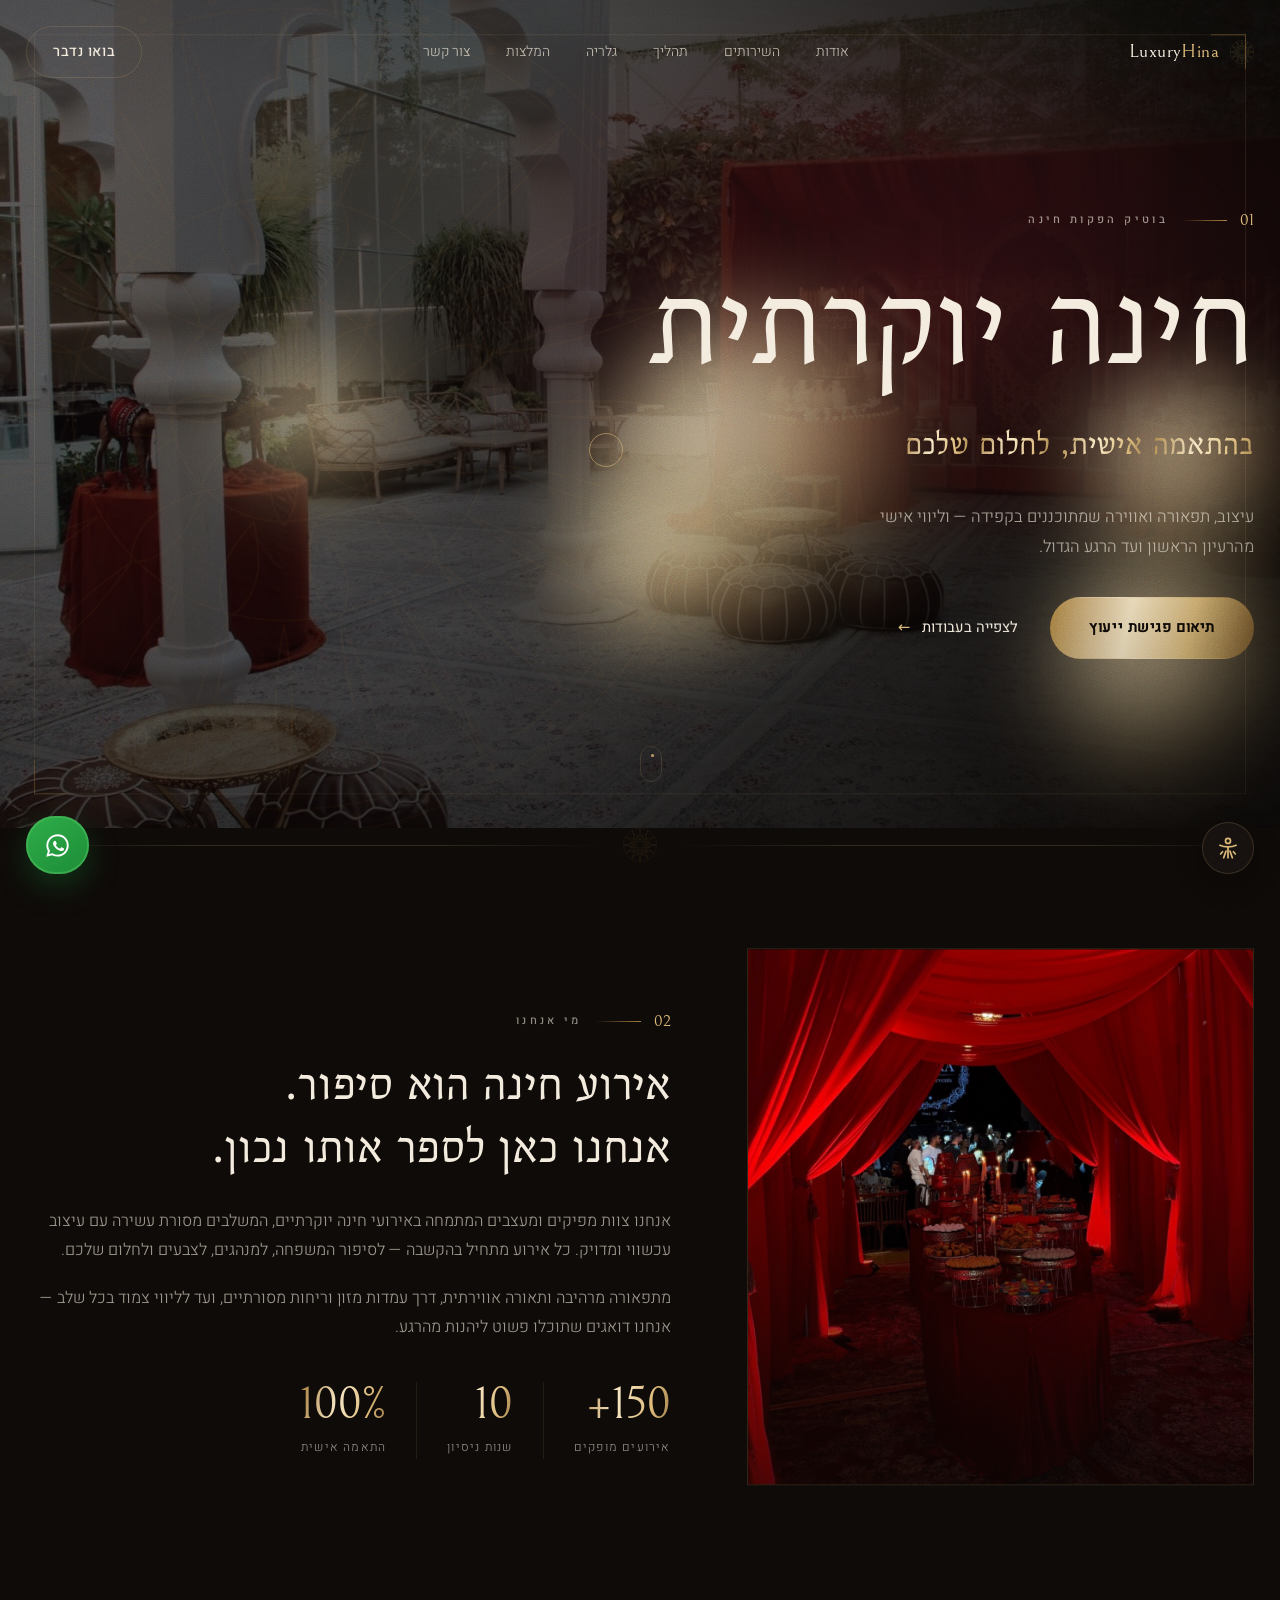
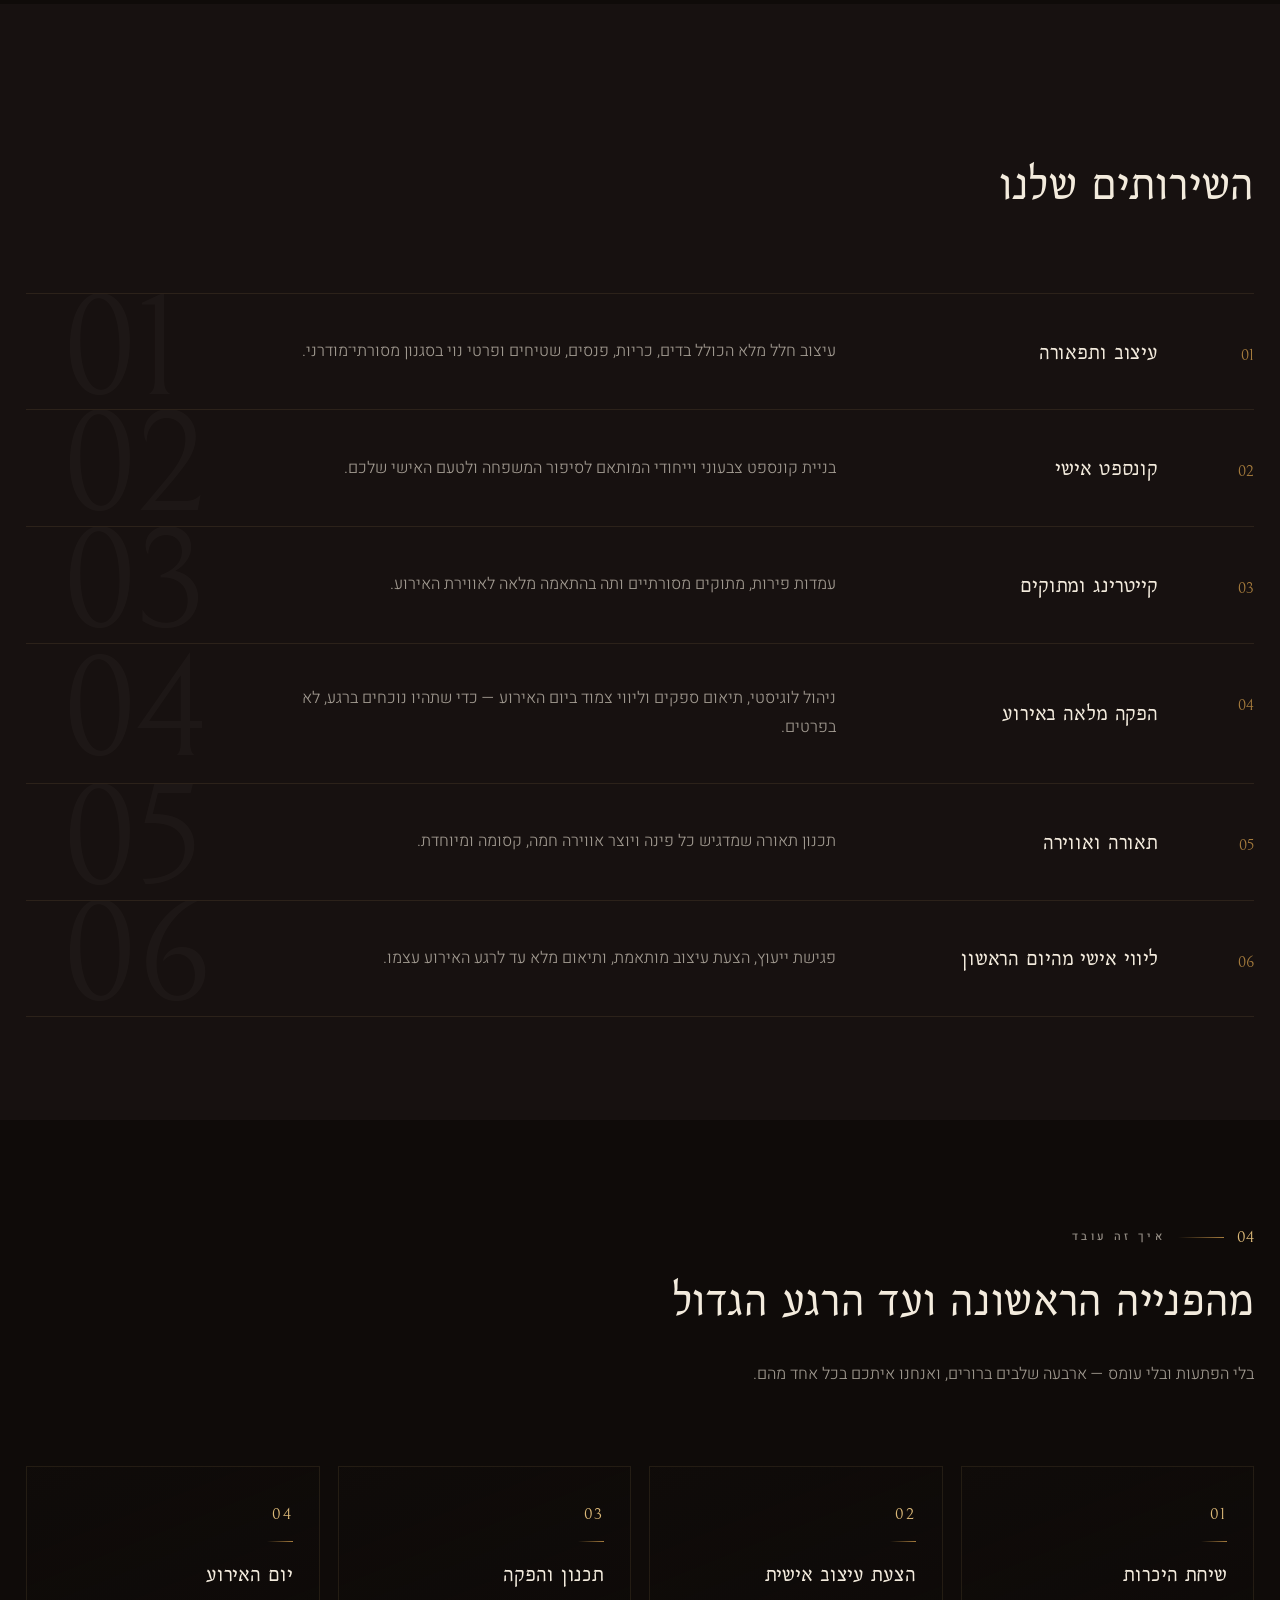
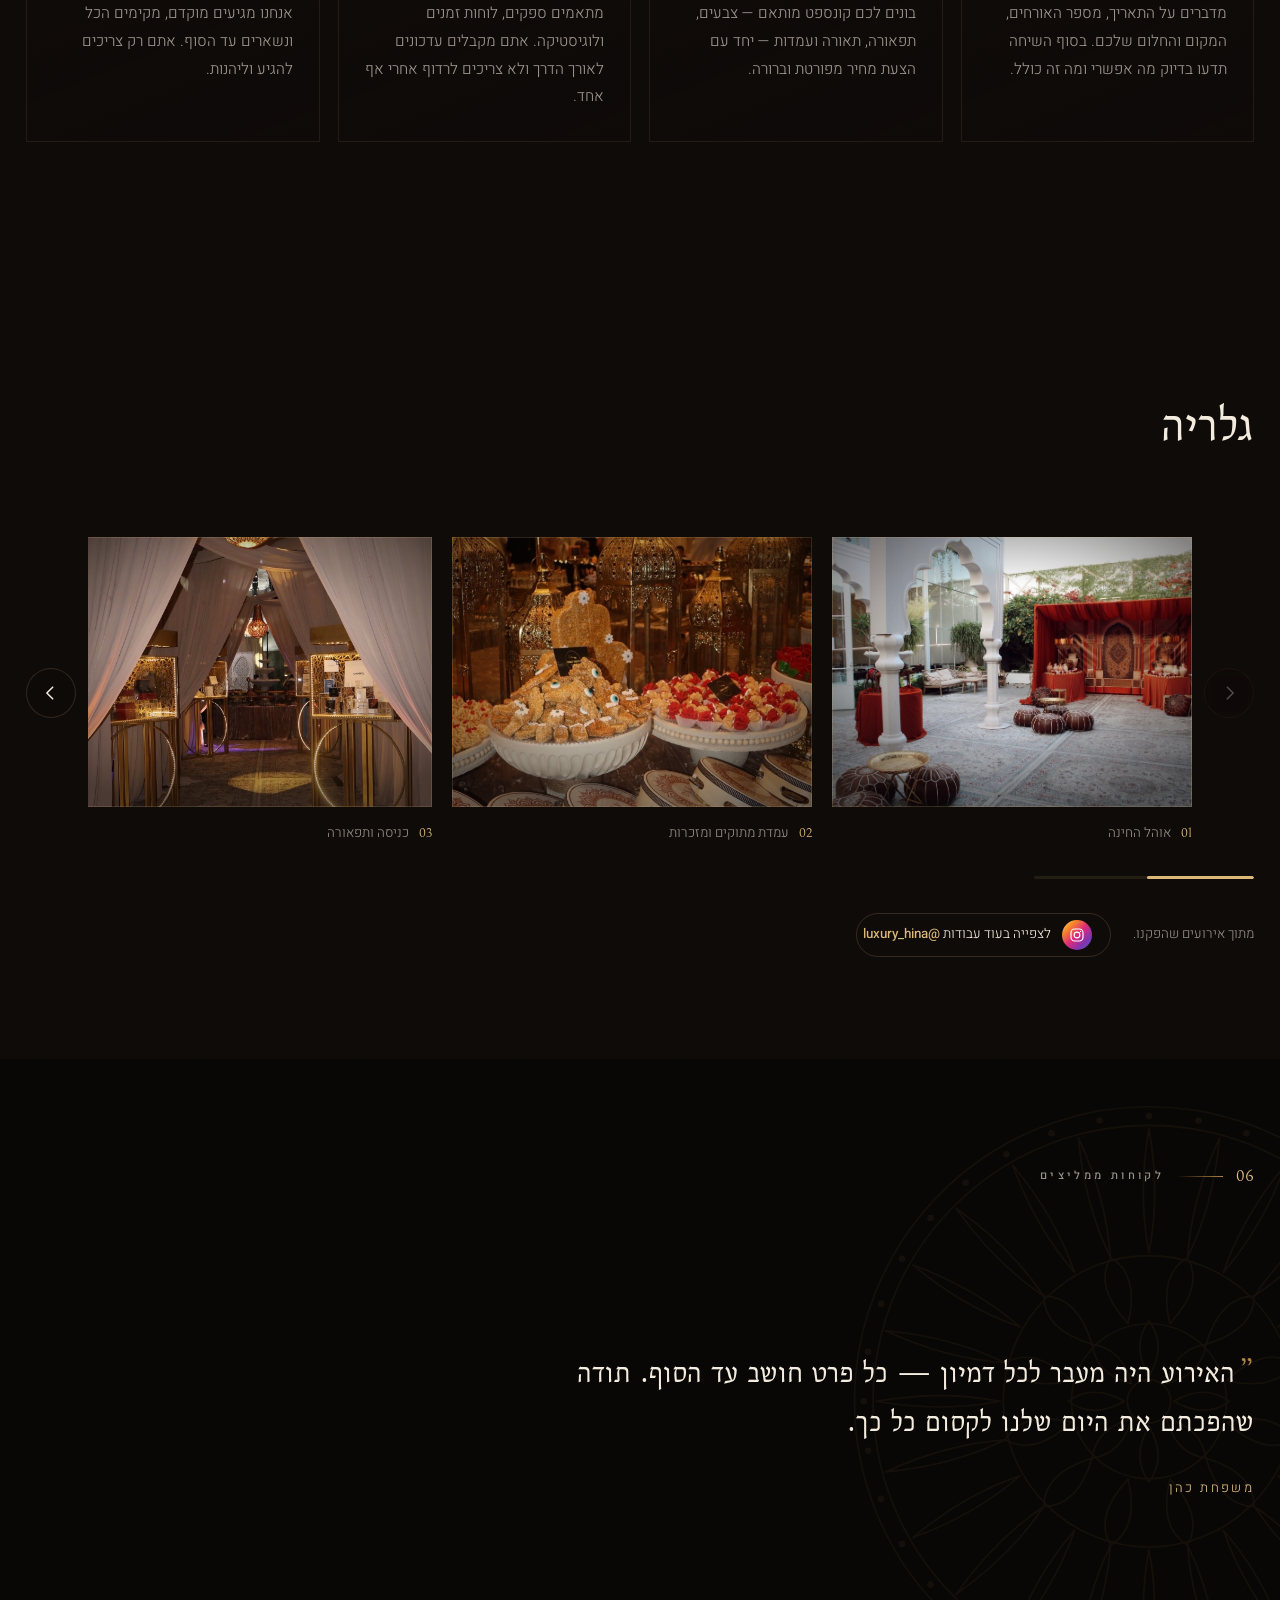
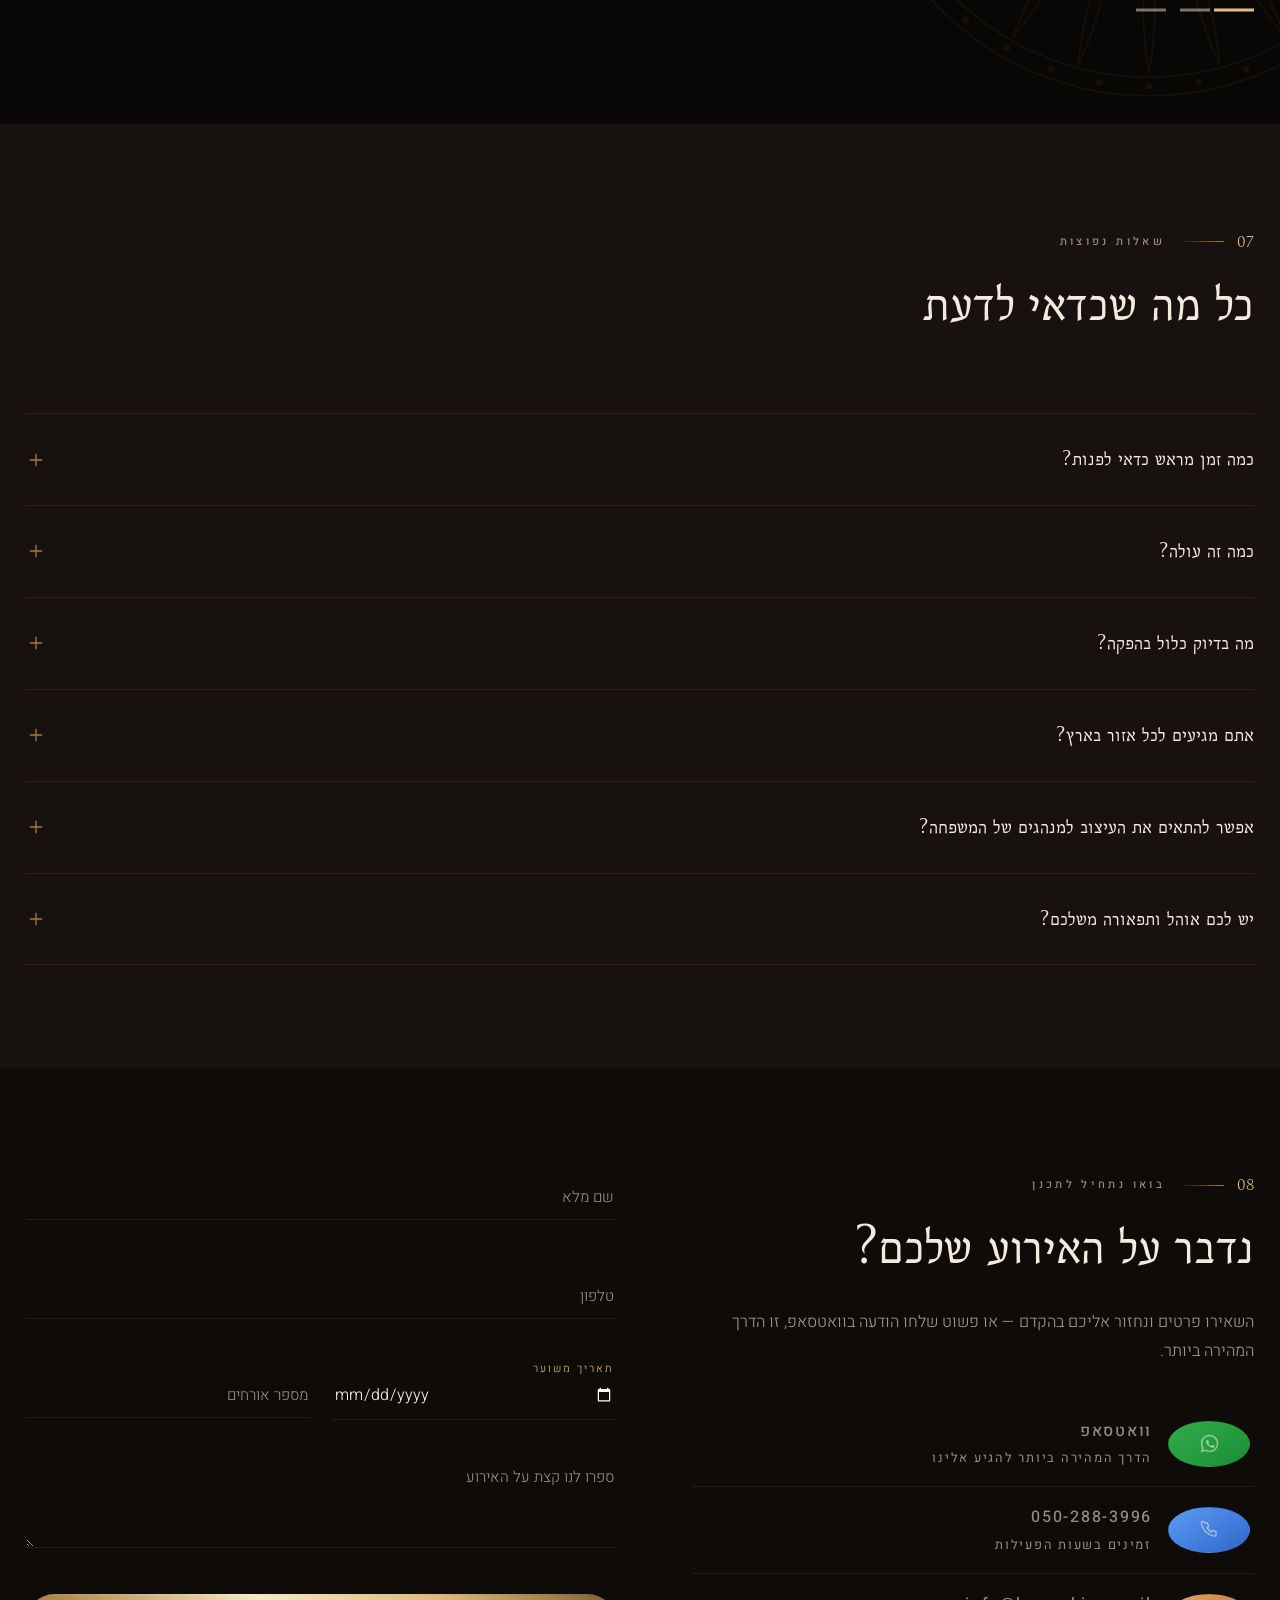
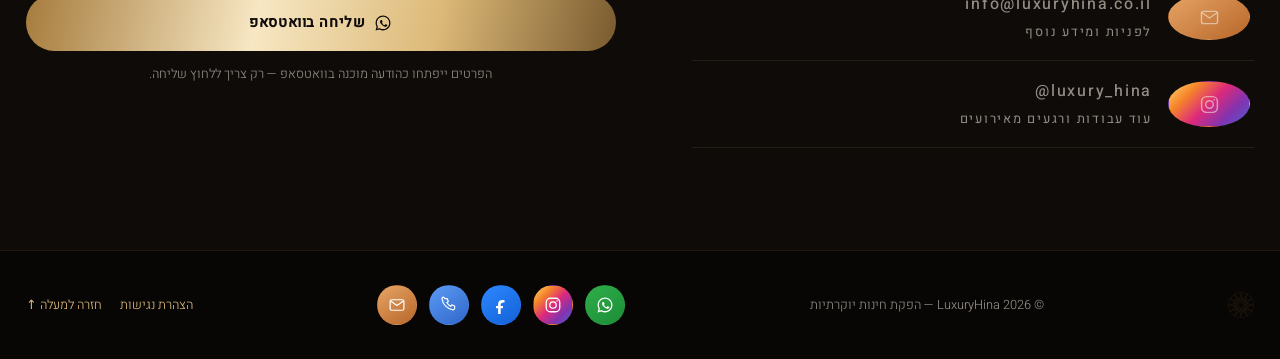
==== commit df869336: "Turn the gallery grid into a horizontal carousel Replaces the tall multi-column masonry grid (which " ====
--- a/index.html
+++ b/index.html
@@ -445,7 +445,16 @@
       <h2 class="reveal" id="galleryHeading" data-split>גלריה</h2>
     </header>
 
-    <div class="plates" id="plates"></div>
+    <div class="gallery-carousel">
+      <button class="gal-nav gal-prev" type="button" data-gal="prev" aria-label="העבודה הקודמת">
+        <svg viewBox="0 0 24 24" aria-hidden="true"><path d="M10 5l7 7-7 7" fill="none" stroke="currentColor" stroke-width="1.8" stroke-linecap="round" stroke-linejoin="round"/></svg>
+      </button>
+      <div class="plates" id="plates" tabindex="0" role="region" aria-roledescription="קרוסלה" aria-label="גלריית עבודות נבחרות"></div>
+      <button class="gal-nav gal-next" type="button" data-gal="next" aria-label="העבודה הבאה">
+        <svg viewBox="0 0 24 24" aria-hidden="true"><path d="M14 5l-7 7 7 7" fill="none" stroke="currentColor" stroke-width="1.8" stroke-linecap="round" stroke-linejoin="round"/></svg>
+      </button>
+    </div>
+    <div class="gal-progress" aria-hidden="true"><span class="gal-progress-fill" id="galProgress"></span></div>
 
     <div class="gallery-foot reveal" id="galleryNote"></div>
   </div>
--- a/style.css
+++ b/style.css
@@ -784,17 +784,27 @@
 
 /* ═══════════════  GALLERY  ═══════════════ */
 .gallery { padding-block: clamp(60px, 8vw, 108px); background: var(--ink); }
-/* Multi-column masonry: mixed 4:3 / 3:4 plates pack flush here, whereas a
-   row-based grid leaves a ragged gap under every short plate. */
-.plates { columns: 1; column-gap: 22px; }
-
-.plate { margin: 0 0 22px; break-inside: avoid; }
+
+/* A native horizontally-scrolling, scroll-snapped track instead of a tall
+   masonry grid — less vertical scrolling, and touch/trackpad swipe plus
+   the arrow buttons both just move the same scrollLeft. */
+.gallery-carousel { display: flex; align-items: center; gap: 12px; margin-top: 8px; }
+.plates {
+  flex: 1; min-width: 0;
+  display: flex; gap: 20px;
+  overflow-x: auto; overscroll-behavior-x: contain;
+  scroll-snap-type: x mandatory;
+  padding: 4px 2px 8px;
+  scrollbar-width: none;
+}
+.plates::-webkit-scrollbar { display: none; }
+.plate { flex: 0 0 auto; width: min(80vw, 320px); margin: 0; scroll-snap-align: start; }
+
 .plate-face {
   position: relative; display: block; width: 100%; aspect-ratio: 4 / 3;
   padding: 0; border: 0; cursor: pointer; overflow: hidden; background: none;
   transition: transform .8s var(--ease);
 }
-.plate.tall .plate-face { aspect-ratio: 3 / 4; }
 .plate-face > span { position: absolute; inset: 0; display: block; }
 
 .plate-bg.tone-a { background: linear-gradient(155deg, #241a14 0%, #120c0a 55%, #080605 100%); }
@@ -837,6 +847,25 @@
 
 .plate figcaption { display: flex; gap: 10px; margin-top: 14px; font-size: .84rem; color: var(--cream-faint); }
 .plate figcaption b { font-family: var(--f-display); font-weight: 400; color: var(--gold-2); }
+
+.gal-nav {
+  flex: none; display: grid; place-items: center;
+  width: 50px; height: 50px; border-radius: 50%;
+  background: rgba(var(--ink-rgb),.7); backdrop-filter: blur(6px);
+  border: 1px solid var(--hair); color: var(--cream); cursor: pointer;
+  transition: border-color .3s var(--ease), color .3s var(--ease), opacity .3s var(--ease);
+}
+.gal-nav:hover { border-color: var(--gold-2); color: var(--gold-2); }
+.gal-nav svg { width: 20px; height: 20px; }
+.gal-nav:disabled { opacity: .3; cursor: default; pointer-events: none; }
+@media (max-width: 899px) { .gal-nav { display: none; } }
+
+.gal-progress {
+  position: relative; margin-top: 22px; height: 3px; max-width: 220px;
+  background: var(--hair-soft); border-radius: 2px; overflow: hidden;
+}
+.gal-progress-fill { position: absolute; inset-block: 0; inset-inline-start: 0; background: var(--gold-2); border-radius: inherit; transition: inset-inline-start .25s var(--ease); }
+
 .gallery-foot {
   margin-top: 34px;
   display: flex; flex-wrap: wrap; align-items: center; gap: 16px 22px;
@@ -1276,8 +1305,7 @@
 
 /* ═══════════════  RESPONSIVE  ═══════════════ */
 @media (min-width: 700px) {
-  .plates { columns: 2; column-gap: 26px; }
-  .plate { margin-bottom: 26px; }
+  .plate { width: min(46vw, 340px); }
 }
 
 @media (min-width: 900px) {
@@ -1292,7 +1320,7 @@
   .row h3 { grid-column: 2; margin: 0; align-self: center; }
   .row p  { grid-column: 3; align-self: center; }
   .row-ghost { font-size: 9rem; }
-  .plates { columns: 3; }
+  .plate { width: min(30vw, 360px); }
   .footer-inner { flex-direction: row; justify-content: space-between; text-align: start; }
   .lb-plate { width: min(52vw, 68vh); }
 }
